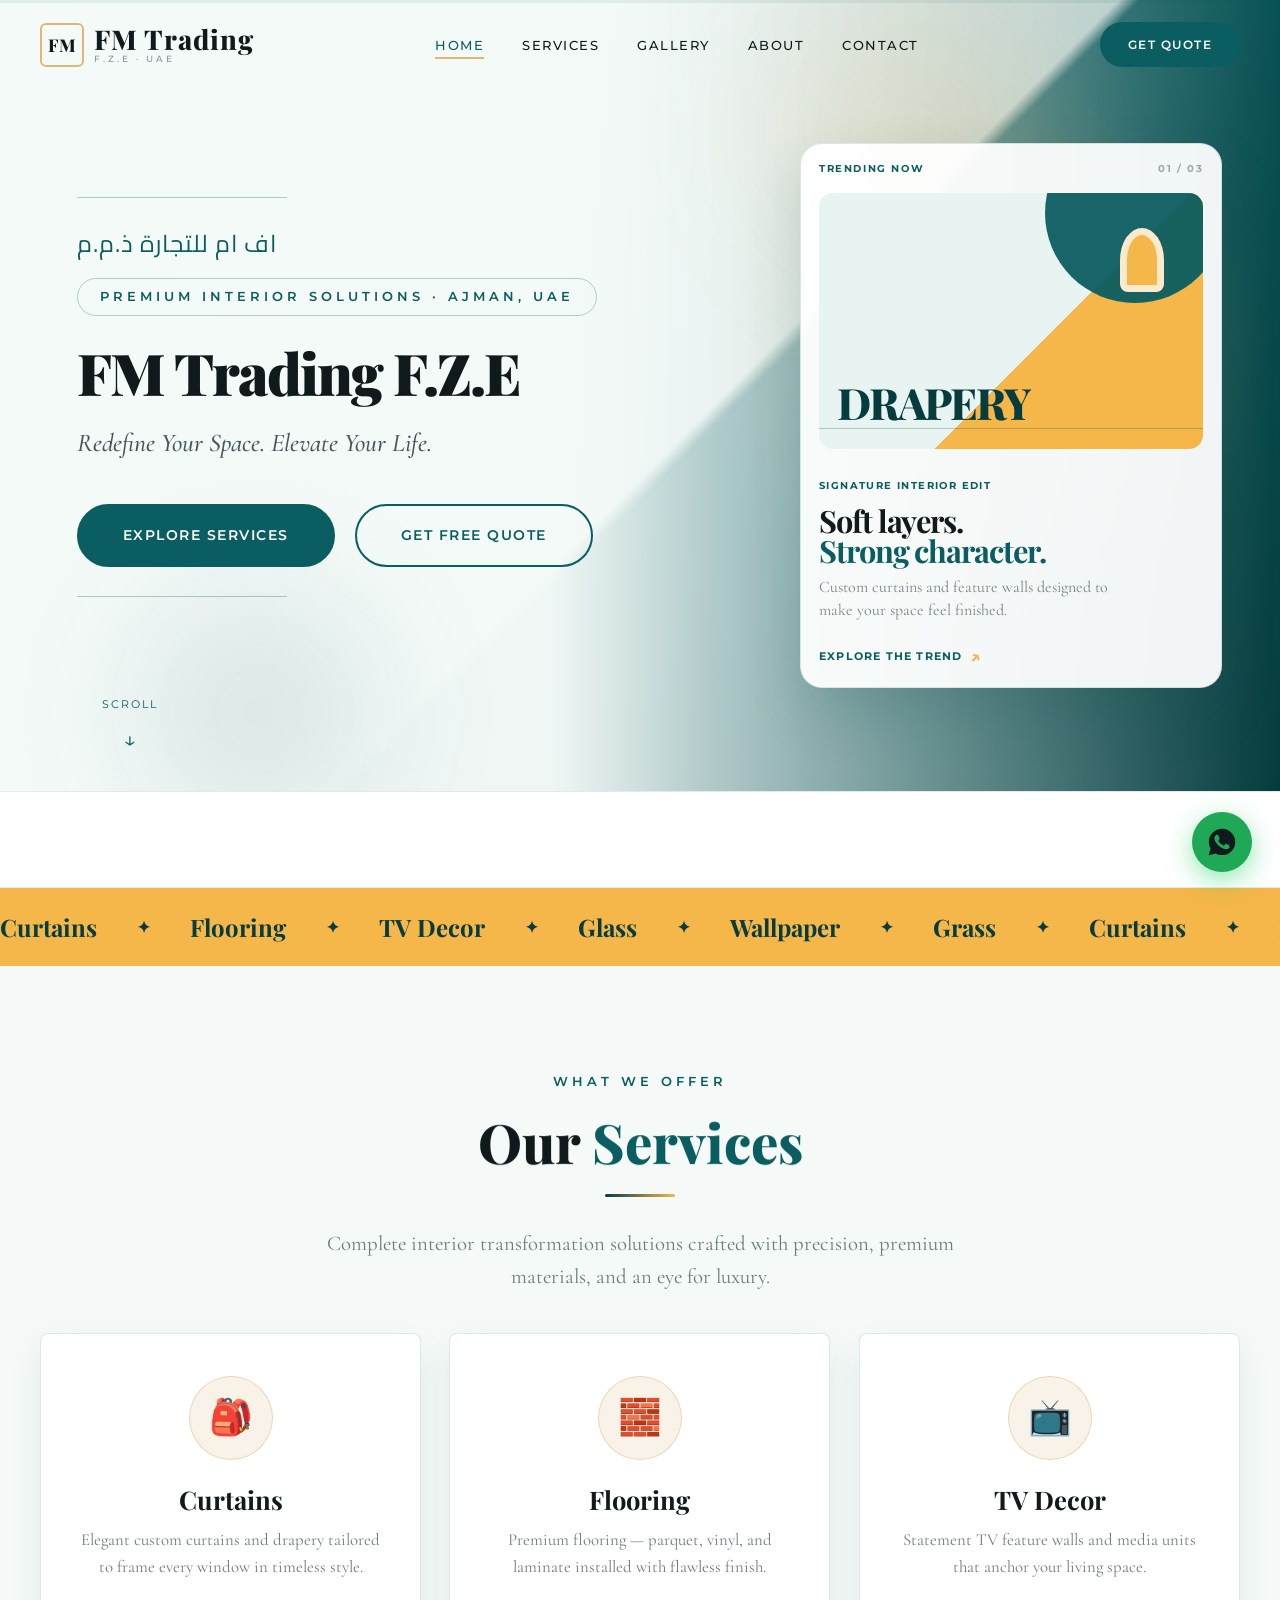
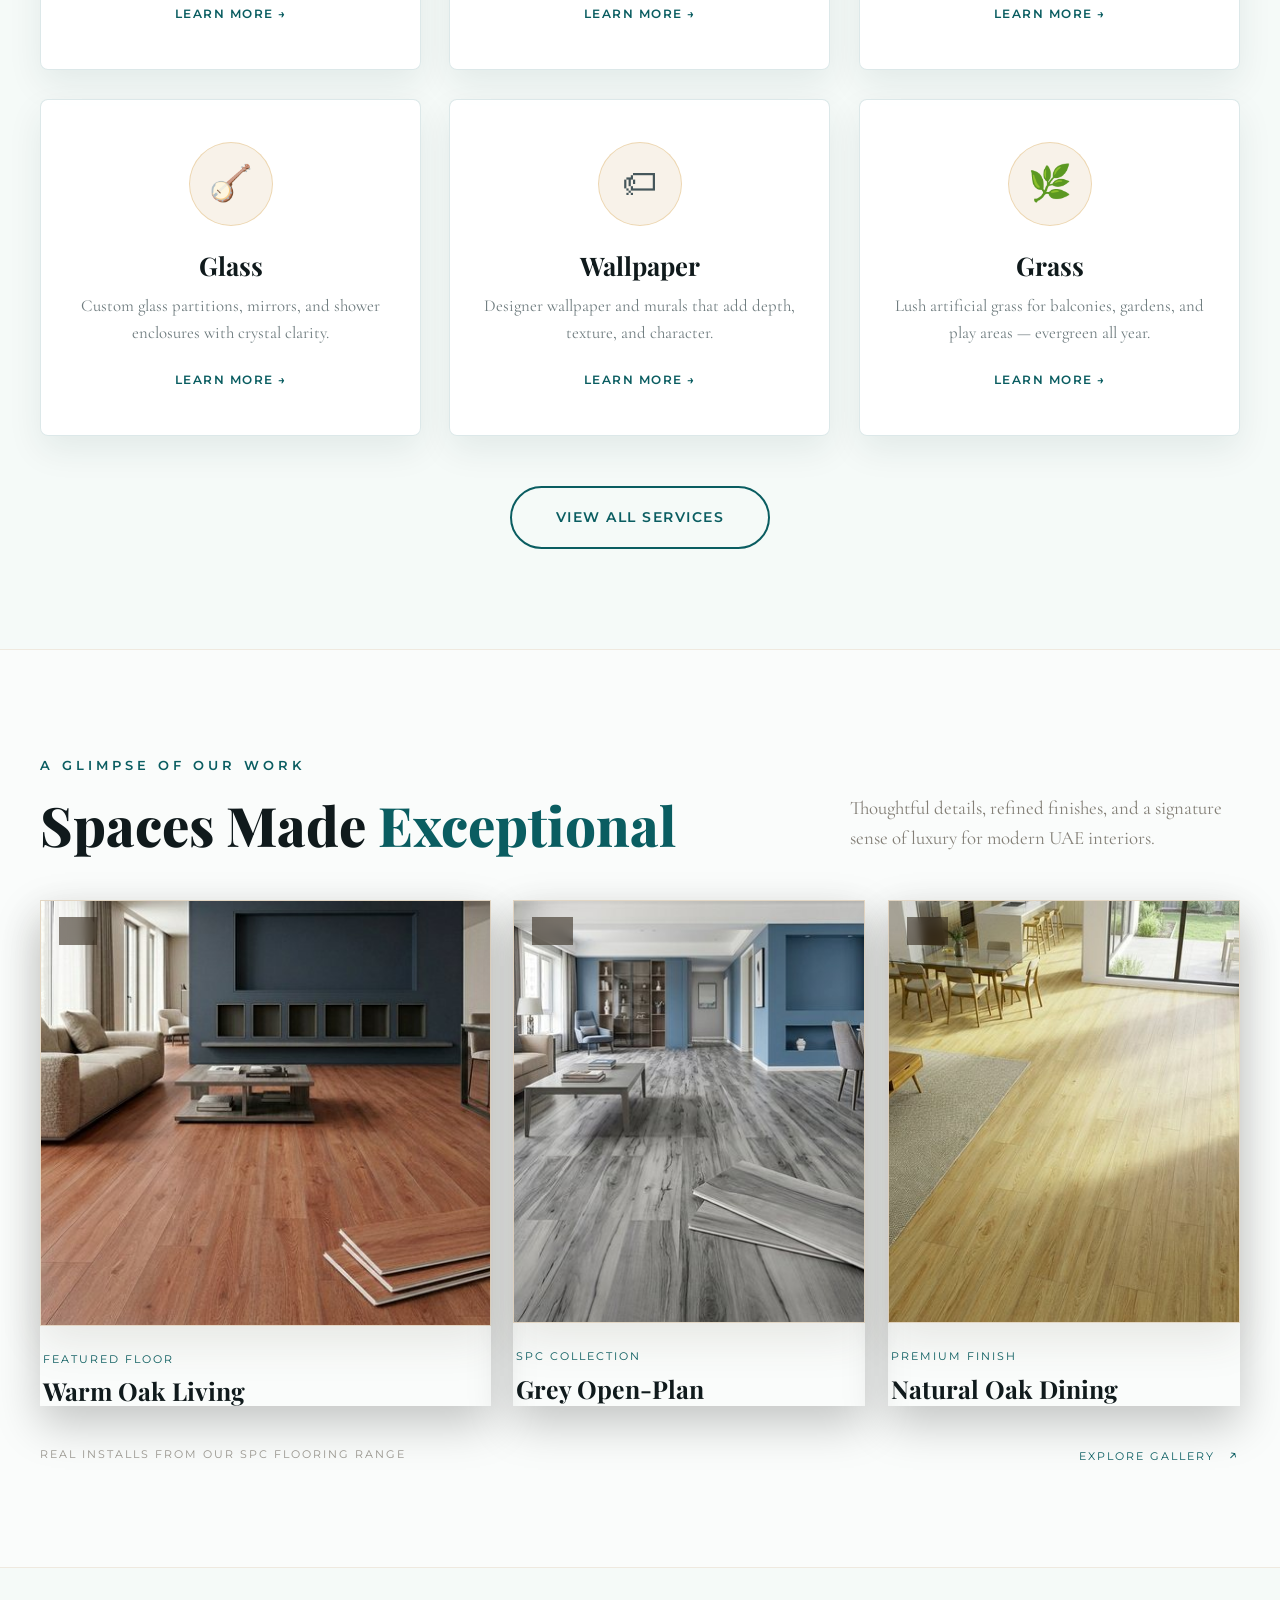
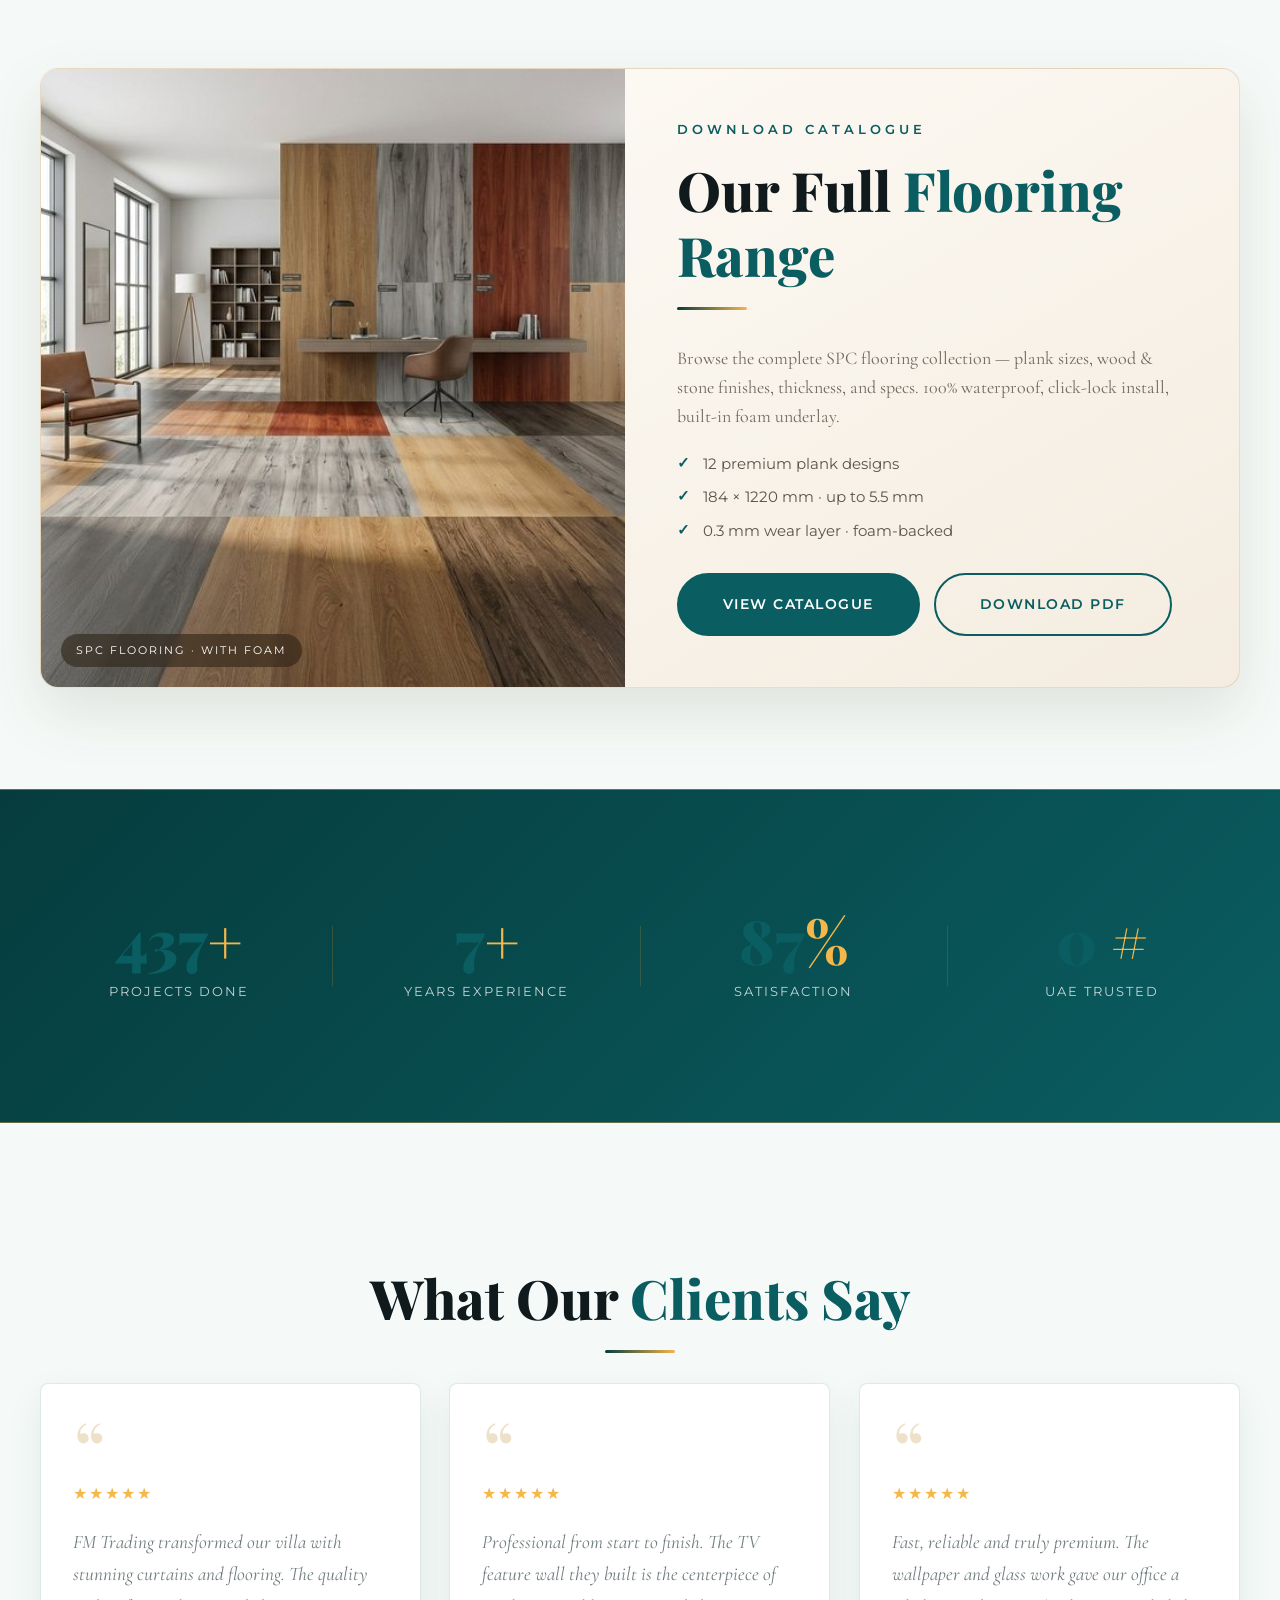
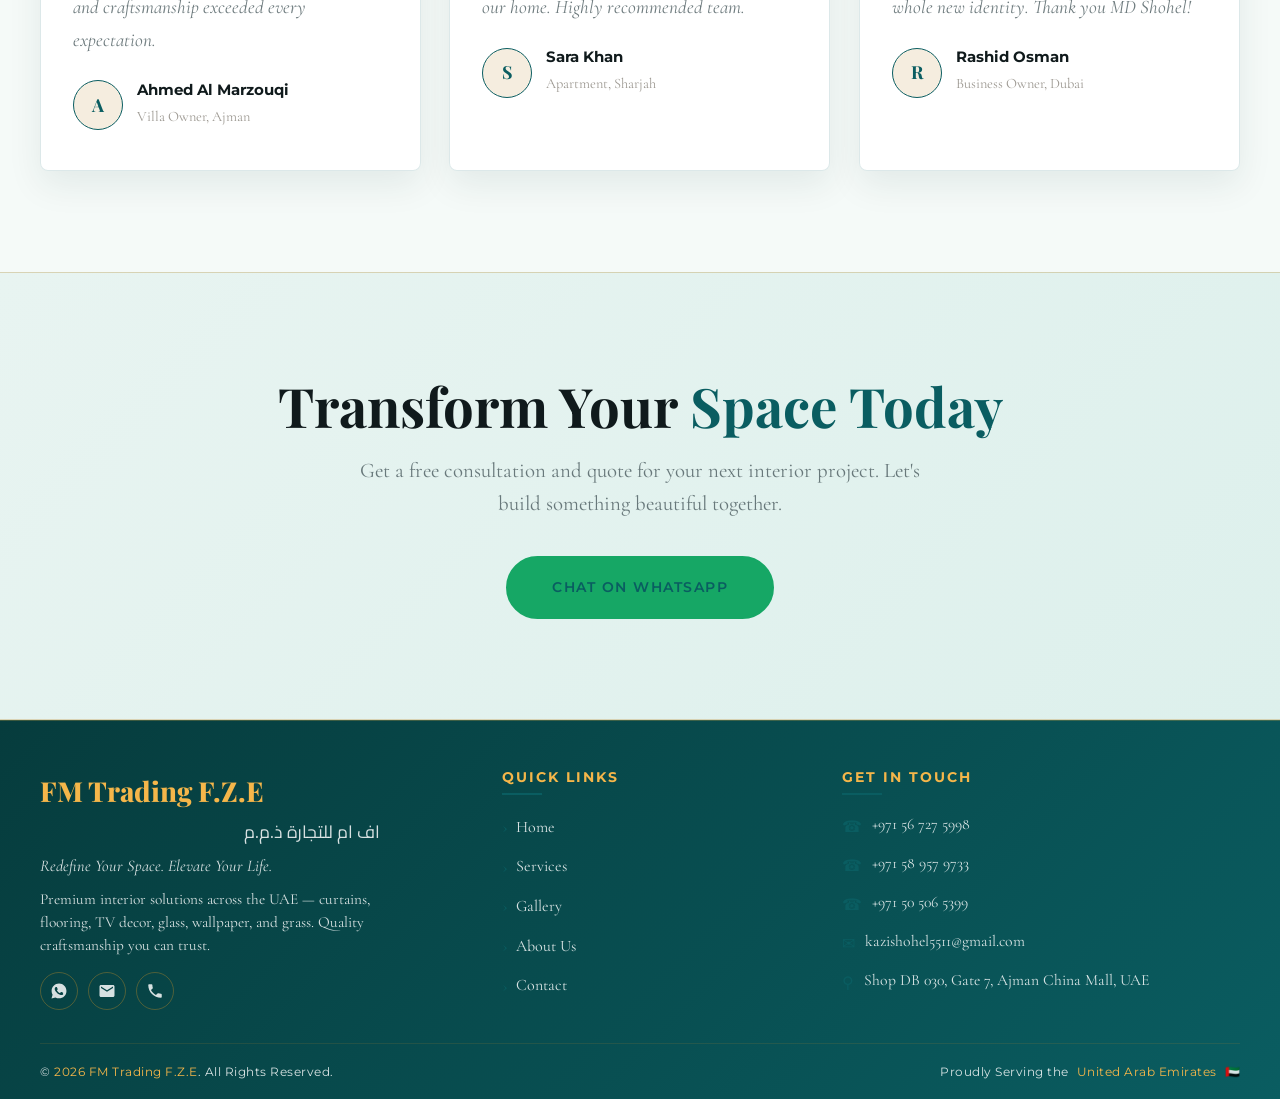
==== index.html @ b675cf32 "Update website design and add new assets" ====
<!DOCTYPE html>
<html lang="en">
<head>
  <meta charset="UTF-8">
  <meta name="viewport" content="width=device-width, initial-scale=1.0">
  <meta name="description" content="FM Trading F.Z.E — Curtains, Flooring, TV Decor, Glass, Wallpaper & Grass in Ajman, UAE. Redefine Your Space. Elevate Your Life.">
  <title>FM Trading F.Z.E | Redefine Your Space. Elevate Your Life.</title>

  <link rel="icon" type="image/svg+xml" href="assets/icons/favicon.svg">
  <link rel="stylesheet" href="css/global.css">
  <link rel="stylesheet" href="css/navbar.css">
  <link rel="stylesheet" href="css/footer.css">
  <link rel="stylesheet" href="css/animations.css">
  <link rel="stylesheet" href="css/home.css">
  <link rel="stylesheet" href="css/premium.css">
  <link rel="stylesheet" href="css/reference-theme.css">
  <link rel="stylesheet" href="css/responsive.css">
</head>
<body class="home-page">

  <!-- ============ PRELOADER ============ -->
  <div class="preloader" id="preloader" aria-hidden="true"><span class="preloader-mark">FM</span></div>

  <!-- ============ SCROLL PROGRESS ============ -->
  <div class="scroll-progress"><div class="scroll-progress-bar" id="scrollProgressBar"></div></div>

  <!-- ============ NAVBAR ============ -->
  <nav id="navbar">
    <div class="nav-inner">
      <a href="index.html" class="nav-logo">
        <span class="logo-mark">FM</span>
        <span class="nav-logo-text">
          FM Trading
          <span class="logo-sub">F.Z.E · UAE</span>
        </span>
      </a>
      <ul class="nav-links">
        <li><a href="index.html" class="active">Home</a></li>
        <li><a href="services.html">Services</a></li>
        <li><a href="gallery.html">Gallery</a></li>
        <li><a href="about.html">About</a></li>
        <li><a href="contact.html">Contact</a></li>
      </ul>
      <div class="nav-cta">
        <a href="contact.html" class="btn btn-solid">Get Quote</a>
      </div>
      <button class="hamburger" id="hamburger" aria-label="Menu">
        <span></span><span></span><span></span>
      </button>
    </div>
  </nav>

  <!-- ============ MOBILE MENU ============ -->
  <div class="mobile-menu" id="mobileMenu">
    <a href="index.html" class="active">Home</a>
    <a href="services.html">Services</a>
    <a href="gallery.html">Gallery</a>
    <a href="about.html">About</a>
    <a href="contact.html">Contact</a>
    <a href="contact.html" class="btn btn-solid">Get Quote</a>
  </div>

  <!-- ============ HERO ============ -->
  <header class="hero">
    <span class="hero-aurora hero-aurora-1" aria-hidden="true"></span>
    <span class="hero-aurora hero-aurora-2" aria-hidden="true"></span>
    <div class="hero-overlay"></div>
    <div class="hero-content">
      <p class="hero-arabic anim-fade-down anim-delay-1">اف ام للتجارة ذ.م.م</p>
      <span class="hero-badge anim-fade-up anim-delay-1">Premium Interior Solutions · Ajman, UAE</span>
      <h1 class="hero-title anim-fade-up anim-delay-2">
        <span class="fm shimmer-text">FM Trading F.Z.E</span>
      </h1>
      <p class="hero-slogan anim-fade-up anim-delay-3">Redefine Your Space. Elevate Your Life.</p>
      <div class="hero-buttons anim-fade-up anim-delay-4">
        <a href="services.html" class="btn btn-solid btn-lg">Explore Services</a>
        <a href="https://wa.me/971567275998" target="_blank" rel="noopener" class="btn btn-lg">Get Free Quote</a>
      </div>
    </div>
    <aside class="hero-offer floating" aria-label="Trending interior service">
      <div class="offer-topline"><span>Trending now</span><span class="offer-index">01 / 03</span></div>
      <div class="offer-visual"><span class="offer-visual-word">DRAPERY</span><span class="offer-swatch"></span></div>
      <div class="offer-copy">
        <span class="offer-tag">Signature interior edit</span>
        <h2>Soft layers.<br><em>Strong character.</em></h2>
        <p>Custom curtains and feature walls designed to make your space feel finished.</p>
        <a href="services.html" class="offer-link">Explore the trend <span>↗</span></a>
      </div>
    </aside>
    <a href="#services-preview" class="scroll-arrow">
      <span>Scroll</span>
      <span class="arrow-icon">&#8595;</span>
    </a>
  </header>

  <!-- ============ PREMIUM FEATURE STRIP ============ -->
  <section class="hero-features" aria-label="FM Trading highlights">
    <div class="container hero-features-grid">
      <div class="hero-feature reveal reveal-delay-1">
        <span class="feature-icon">✦</span>
        <div><strong>Tailored Craftsmanship</strong><small>Made for your space</small></div>
      </div>
      <div class="hero-feature reveal reveal-delay-2">
        <span class="feature-icon">◇</span>
        <div><strong>Premium Materials</strong><small>Finishes that last</small></div>
      </div>
      <div class="hero-feature reveal reveal-delay-3">
        <span class="feature-icon">⌖</span>
        <div><strong>UAE-Wide Service</strong><small>Ajman · Dubai · Sharjah</small></div>
      </div>
    </div>
  </section>

  <!-- ============ MARQUEE ============ -->
  <div class="marquee">
    <div class="marquee-track">
      <span class="marquee-item">Curtains</span>
      <span class="marquee-item">Flooring</span>
      <span class="marquee-item">TV Decor</span>
      <span class="marquee-item">Glass</span>
      <span class="marquee-item">Wallpaper</span>
      <span class="marquee-item">Grass</span>
      <span class="marquee-item">Curtains</span>
      <span class="marquee-item">Flooring</span>
      <span class="marquee-item">TV Decor</span>
      <span class="marquee-item">Glass</span>
      <span class="marquee-item">Wallpaper</span>
      <span class="marquee-item">Grass</span>
    </div>
  </div>

  <!-- ============ SERVICES PREVIEW ============ -->
  <section class="section services-preview" id="services-preview">
    <div class="container">
      <div class="text-center">
        <span class="section-label reveal">What We Offer</span>
        <h2 class="section-title reveal">Our <span>Services</span></h2>
        <div class="divider reveal"></div>
        <p class="section-subtitle reveal">Complete interior transformation solutions crafted with precision, premium materials, and an eye for luxury.</p>
      </div>

      <div class="services-grid">
        <div class="service-card reveal reveal-delay-1">
          <div class="service-icon">&#127890;</div>
          <h3>Curtains</h3>
          <p>Elegant custom curtains and drapery tailored to frame every window in timeless style.</p>
          <a href="services.html" class="service-link">Learn More →</a>
        </div>
        <div class="service-card reveal reveal-delay-2">
          <div class="service-icon">&#129521;</div>
          <h3>Flooring</h3>
          <p>Premium flooring — parquet, vinyl, and laminate installed with flawless finish.</p>
          <a href="services.html" class="service-link">Learn More →</a>
        </div>
        <div class="service-card reveal reveal-delay-3">
          <div class="service-icon">&#128250;</div>
          <h3>TV Decor</h3>
          <p>Statement TV feature walls and media units that anchor your living space.</p>
          <a href="services.html" class="service-link">Learn More →</a>
        </div>
        <div class="service-card reveal reveal-delay-1">
          <div class="service-icon">&#129685;</div>
          <h3>Glass</h3>
          <p>Custom glass partitions, mirrors, and shower enclosures with crystal clarity.</p>
          <a href="services.html" class="service-link">Learn More →</a>
        </div>
        <div class="service-card reveal reveal-delay-2">
          <div class="service-icon">&#127991;</div>
          <h3>Wallpaper</h3>
          <p>Designer wallpaper and murals that add depth, texture, and character.</p>
          <a href="services.html" class="service-link">Learn More →</a>
        </div>
        <div class="service-card reveal reveal-delay-3">
          <div class="service-icon">&#127807;</div>
          <h3>Grass</h3>
          <p>Lush artificial grass for balconies, gardens, and play areas — evergreen all year.</p>
          <a href="services.html" class="service-link">Learn More →</a>
        </div>
      </div>

      <div class="text-center reveal">
        <a href="services.html" class="btn btn-lg">View All Services</a>
      </div>
    </div>
  </section>

  <!-- ============ FEATURED SPACES / IMAGE PLACEHOLDERS ============ -->
  <!-- Replace each .project-placeholder with an <img> when project photos are ready. -->
  <section class="section featured-spaces">
    <div class="container">
      <div class="featured-heading">
        <div>
          <span class="section-label reveal">A Glimpse of Our Work</span>
          <h2 class="section-title reveal">Spaces Made <span>Exceptional</span></h2>
        </div>
        <p class="featured-intro reveal">Thoughtful details, refined finishes, and a signature sense of luxury for modern UAE interiors.</p>
      </div>

      <div class="projects-showcase">
        <article class="project-card project-card-large reveal reveal-delay-1">
          <div class="project-image">
            <span class="project-badge">01</span>
            <img src="assets/images/flooring/living-warm-oak.jpg" alt="Warm oak SPC flooring in a modern living room" loading="lazy">
          </div>
          <div class="project-caption">
            <span>Featured Floor</span>
            <h3>Warm Oak Living</h3>
          </div>
        </article>

        <article class="project-card reveal reveal-delay-2">
          <div class="project-image">
            <span class="project-badge">02</span>
            <img src="assets/images/flooring/open-plan-grey.jpg" alt="Grey wood-effect SPC flooring in an open-plan space" loading="lazy">
          </div>
          <div class="project-caption">
            <span>SPC Collection</span>
            <h3>Grey Open-Plan</h3>
          </div>
        </article>

        <article class="project-card reveal reveal-delay-3">
          <div class="project-image">
            <span class="project-badge">03</span>
            <img src="assets/images/flooring/dining-natural-oak.jpg" alt="Natural oak SPC flooring in a bright dining area" loading="lazy">
          </div>
          <div class="project-caption">
            <span>Premium Finish</span>
            <h3>Natural Oak Dining</h3>
          </div>
        </article>
      </div>

      <div class="featured-footer reveal">
        <span>Real installs from our SPC flooring range</span>
        <a href="gallery.html" class="text-link">Explore gallery <span>↗</span></a>
      </div>
    </div>
  </section>

  <!-- ============ CATALOGUE ============ -->
  <section class="section catalog-section" id="catalog">
    <div class="container">
      <div class="catalog-panel reveal">
        <div class="catalog-media">
          <img src="assets/images/flooring/showcase-multicolor.jpg" alt="SPC flooring plank collection in a showroom setting" loading="lazy">
          <span class="catalog-media-tag">SPC Flooring · With Foam</span>
        </div>
        <div class="catalog-body">
          <span class="section-label">Download Catalogue</span>
          <h2 class="section-title">Our Full <span>Flooring Range</span></h2>
          <div class="divider"></div>
          <p>Browse the complete SPC flooring collection — plank sizes, wood &amp; stone finishes, thickness, and specs. 100% waterproof, click-lock install, built-in foam underlay.</p>
          <ul class="catalog-points">
            <li>12 premium plank designs</li>
            <li>184 × 1220 mm · up to 5.5 mm</li>
            <li>0.3 mm wear layer · foam-backed</li>
          </ul>
          <div class="catalog-actions">
            <a href="assets/Catalog/SPC_FLOORING_WITH_FOAM.pdf" target="_blank" rel="noopener" class="btn btn-solid btn-lg">View Catalogue</a>
            <a href="assets/Catalog/SPC_FLOORING_WITH_FOAM.pdf" download class="btn btn-lg">Download PDF</a>
          </div>
        </div>
      </div>
    </div>
  </section>

  <!-- ============ STATS ============ -->
  <section class="section stats">
    <div class="container">
      <div class="stats-grid">
        <div class="stat-item reveal reveal-delay-1">
          <div class="stat-number" data-target="500" data-suffix="+">0</div>
          <div class="stat-label">Projects Done</div>
        </div>
        <div class="stat-item reveal reveal-delay-2">
          <div class="stat-number" data-target="8" data-suffix="+">0</div>
          <div class="stat-label">Years Experience</div>
        </div>
        <div class="stat-item reveal reveal-delay-3">
          <div class="stat-number" data-target="100" data-suffix="%">0</div>
          <div class="stat-label">Satisfaction</div>
        </div>
        <div class="stat-item reveal reveal-delay-4">
          <div class="stat-number" data-target="1" data-suffix=" #">0</div>
          <div class="stat-label">UAE Trusted</div>
        </div>
      </div>
    </div>
  </section>

  <!-- ============ TESTIMONIALS ============ -->
  <section class="section testimonials">
    <div class="container">
      <div class="text-center">
        <span class="section-label reveal">Client Voices</span>
        <h2 class="section-title reveal">What Our <span>Clients Say</span></h2>
        <div class="divider reveal"></div>
      </div>

      <div class="testimonials-grid">
        <div class="testimonial-card reveal reveal-delay-1">
          <div class="quote-mark">&#8220;</div>
          <div class="testimonial-stars">★★★★★</div>
          <p>FM Trading transformed our villa with stunning curtains and flooring. The quality and craftsmanship exceeded every expectation.</p>
          <div class="testimonial-author">
            <div class="avatar">A</div>
            <div class="author-info">
              <h5>Ahmed Al Marzouqi</h5>
              <span>Villa Owner, Ajman</span>
            </div>
          </div>
        </div>
        <div class="testimonial-card reveal reveal-delay-2">
          <div class="quote-mark">&#8220;</div>
          <div class="testimonial-stars">★★★★★</div>
          <p>Professional from start to finish. The TV feature wall they built is the centerpiece of our home. Highly recommended team.</p>
          <div class="testimonial-author">
            <div class="avatar">S</div>
            <div class="author-info">
              <h5>Sara Khan</h5>
              <span>Apartment, Sharjah</span>
            </div>
          </div>
        </div>
        <div class="testimonial-card reveal reveal-delay-3">
          <div class="quote-mark">&#8220;</div>
          <div class="testimonial-stars">★★★★★</div>
          <p>Fast, reliable and truly premium. The wallpaper and glass work gave our office a whole new identity. Thank you MD Shohel!</p>
          <div class="testimonial-author">
            <div class="avatar">R</div>
            <div class="author-info">
              <h5>Rashid Osman</h5>
              <span>Business Owner, Dubai</span>
            </div>
          </div>
        </div>
      </div>
    </div>
  </section>

  <!-- ============ CTA BANNER ============ -->
  <section class="section cta-banner">
    <div class="container">
      <h2 class="reveal">Transform Your <span>Space Today</span></h2>
      <p class="reveal">Get a free consultation and quote for your next interior project. Let's build something beautiful together.</p>
      <div class="reveal">
        <a href="https://wa.me/971567275998" target="_blank" rel="noopener" class="btn btn-wa btn-lg">
          Chat on WhatsApp
        </a>
      </div>
    </div>
  </section>

  <!-- ============ FOOTER ============ -->
  <footer class="footer">
    <div class="container">
      <div class="footer-grid">
        <div class="footer-brand">
          <div class="footer-logo">FM Trading F.Z.E</div>
          <p class="footer-arabic">اف ام للتجارة ذ.م.م</p>
          <p class="footer-slogan">Redefine Your Space. Elevate Your Life.</p>
          <p>Premium interior solutions across the UAE — curtains, flooring, TV decor, glass, wallpaper, and grass. Quality craftsmanship you can trust.</p>
          <div class="footer-socials">
            <a href="https://wa.me/971567275998" target="_blank" rel="noopener" aria-label="WhatsApp">
              <svg viewBox="0 0 24 24"><path d="M12.04 2C6.58 2 2.13 6.45 2.13 11.91c0 1.75.46 3.45 1.32 4.95L2 22l5.25-1.38c1.45.79 3.08 1.21 4.79 1.21 5.46 0 9.91-4.45 9.91-9.91C21.95 6.45 17.5 2 12.04 2zm5.8 14.03c-.24.68-1.4 1.3-1.94 1.38-.5.07-1.13.1-1.82-.11-.42-.13-.96-.31-1.65-.61-2.9-1.25-4.79-4.17-4.94-4.36-.14-.19-1.18-1.57-1.18-2.99s.75-2.12 1.01-2.41c.26-.29.57-.36.76-.36.19 0 .38.002.55.01.18.008.42-.067.65.5.24.58.82 2 .89 2.15.07.14.12.31.02.5-.09.19-.14.31-.28.48-.14.17-.29.38-.42.51-.14.14-.28.29-.12.57.16.28.71 1.17 1.53 1.9 1.05.94 1.94 1.23 2.22 1.37.28.14.44.12.6-.07.16-.19.69-.8.87-1.08.18-.28.36-.23.6-.14.24.09 1.53.72 1.79.85.26.13.43.19.5.3.06.11.06.65-.18 1.33z"/></svg>
            </a>
            <a href="mailto:kazishohel5511@gmail.com" aria-label="Email">
              <svg viewBox="0 0 24 24"><path d="M20 4H4c-1.1 0-1.99.9-1.99 2L2 18c0 1.1.9 2 2 2h16c1.1 0 2-.9 2-2V6c0-1.1-.9-2-2-2zm0 4l-8 5-8-5V6l8 5 8-5v2z"/></svg>
            </a>
            <a href="tel:+971567275998" aria-label="Phone">
              <svg viewBox="0 0 24 24"><path d="M6.62 10.79c1.44 2.83 3.76 5.14 6.59 6.59l2.2-2.2c.27-.27.67-.36 1.02-.24 1.12.37 2.33.57 3.57.57.55 0 1 .45 1 1V20c0 .55-.45 1-1 1-9.39 0-17-7.61-17-17 0-.55.45-1 1-1h3.5c.55 0 1 .45 1 1 0 1.25.2 2.45.57 3.57.11.35.03.74-.25 1.02l-2.2 2.2z"/></svg>
            </a>
          </div>
        </div>

        <div class="footer-col">
          <h4>Quick Links</h4>
          <ul class="footer-links">
            <li><a href="index.html">Home</a></li>
            <li><a href="services.html">Services</a></li>
            <li><a href="gallery.html">Gallery</a></li>
            <li><a href="about.html">About Us</a></li>
            <li><a href="contact.html">Contact</a></li>
          </ul>
        </div>

        <div class="footer-col">
          <h4>Get In Touch</h4>
          <ul class="footer-contact">
            <li><span class="fc-icon">&#9742;</span><a href="tel:+971567275998">+971 56 727 5998</a></li>
            <li><span class="fc-icon">&#9742;</span><a href="tel:+971589579733">+971 58 957 9733</a></li>
            <li><span class="fc-icon">&#9742;</span><a href="tel:+971505065399">+971 50 506 5399</a></li>
            <li><span class="fc-icon">&#9993;</span><a href="mailto:kazishohel5511@gmail.com">kazishohel5511@gmail.com</a></li>
            <li><span class="fc-icon">&#9906;</span>Shop DB 030, Gate 7, Ajman China Mall, UAE</li>
          </ul>
        </div>
      </div>

      <div class="footer-bottom">
        <p>&copy; <span class="current-year">2026</span> <span>FM Trading F.Z.E</span>. All Rights Reserved.</p>
        <p class="uae-text">Proudly Serving the <span>United Arab Emirates</span> &#127462;&#127466;</p>
      </div>
    </div>
  </footer>

  <!-- ============ FLOATING BUTTONS ============ -->
  <a href="https://wa.me/971567275998" target="_blank" rel="noopener" class="float-wa" aria-label="WhatsApp">
    <svg viewBox="0 0 24 24"><path d="M12.04 2C6.58 2 2.13 6.45 2.13 11.91c0 1.75.46 3.45 1.32 4.95L2 22l5.25-1.38c1.45.79 3.08 1.21 4.79 1.21 5.46 0 9.91-4.45 9.91-9.91C21.95 6.45 17.5 2 12.04 2zm5.8 14.03c-.24.68-1.4 1.3-1.94 1.38-.5.07-1.13.1-1.82-.11-.42-.13-.96-.31-1.65-.61-2.9-1.25-4.79-4.17-4.94-4.36-.14-.19-1.18-1.57-1.18-2.99s.75-2.12 1.01-2.41c.26-.29.57-.36.76-.36.19 0 .38.002.55.01.18.008.42-.067.65.5.24.58.82 2 .89 2.15.07.14.12.31.02.5-.09.19-.14.31-.28.48-.14.17-.29.38-.42.51-.14.14-.28.29-.12.57.16.28.71 1.17 1.53 1.9 1.05.94 1.94 1.23 2.22 1.37.28.14.44.12.6-.07.16-.19.69-.8.87-1.08.18-.28.36-.23.6-.14.24.09 1.53.72 1.79.85.26.13.43.19.5.3.06.11.06.65-.18 1.33z"/></svg>
  </a>
  <button class="scroll-top" id="scrollTop" aria-label="Scroll to top">&#8593;</button>

  <!-- ============ SCRIPTS ============ -->
  <script src="js/main.js"></script>
  <script src="js/navbar.js"></script>
  <script src="js/animations.js"></script>
  <script src="js/home.js"></script>
  <script src="js/premium.js"></script>
</body>
</html>
---- css/global.css ----
/* ============================================================
   FM Trading F.Z.E — GLOBAL STYLES
   Variables, reset, fonts, shared components
   ============================================================ */

@import url('https://fonts.googleapis.com/css2?family=Playfair+Display:wght@400;500;600;700;800;900&family=Cormorant+Garamond:ital,wght@0,300;0,400;0,500;0,600;0,700;1,400;1,500&family=Montserrat:wght@300;400;500;600;700;800&family=Cairo:wght@400;500;600;700;800&display=swap');

:root {
  /* Sand, stone & brass — a calm premium interior palette */
  --ivory: #0D1113;
  --black-deep: #0A0E10;
  --black-soft: #242B2D;
  --black-card: #151B1D;
  --gold-primary: #C5964F;
  --gold-bright: #E0B873;
  --gold-dark: #76522C;
  --white-warm: #C4C0B8;
  --white-pure: #F7F2E9;
  --green-wa: #1FA855;
  --font-display: 'Playfair Display', serif;
  --font-body: 'Cormorant Garamond', serif;
  --font-ui: 'Montserrat', sans-serif;
  --font-arabic: 'Cairo', sans-serif;
  --transition: all 0.4s ease;
  --max-width: 1400px;

  /* Premium surface tokens */
  --gold-gradient: linear-gradient(135deg, #76522C, #C5964F 45%, #E0B873 55%, #C5964F 80%);
  --card-gradient: linear-gradient(145deg, #1A2224, #111719);
  --card-gradient-hover: linear-gradient(145deg, #253033, #151C1E);
  --shadow-soft: 0 16px 36px rgba(0, 0, 0, 0.22);
  --shadow-premium: 0 28px 65px rgba(0, 0, 0, 0.38);
  --hairline: 1px solid rgba(224, 184, 115, 0.24);
}

/* ---------- RESET ---------- */
*,
*::before,
*::after {
  margin: 0;
  padding: 0;
  box-sizing: border-box;
}

html {
  scroll-behavior: smooth;
  -webkit-text-size-adjust: 100%;
}

body {
  font-family: var(--font-body);
  color: var(--white-warm);
  line-height: 1.6;
  overflow-x: hidden;
  font-size: 18px;
  /* Layered plaster/stone backdrop: soft architectural depth without a stock image */
  background-color: var(--ivory);
  background-image:
    radial-gradient(ellipse 60% 42% at 50% 0%, rgba(197, 150, 79, 0.13), transparent 70%),
    radial-gradient(ellipse 35% 55% at 0% 42%, rgba(49, 76, 78, 0.20), transparent 72%),
    radial-gradient(ellipse 35% 55% at 100% 82%, rgba(129, 83, 42, 0.14), transparent 72%),
    repeating-linear-gradient(90deg, rgba(224, 184, 115, 0.025) 0, rgba(224, 184, 115, 0.025) 1px, transparent 1px, transparent 92px),
    linear-gradient(180deg, #111719 0%, #0D1113 48%, #090C0E 100%);
  background-attachment: fixed;
  background-repeat: no-repeat;
}

img {
  max-width: 100%;
  display: block;
}

a {
  text-decoration: none;
  color: inherit;
}

ul,
ol {
  list-style: none;
}

button {
  font-family: inherit;
  cursor: pointer;
  border: none;
  background: none;
}

input,
textarea,
select {
  font-family: inherit;
}

/* ---------- TYPOGRAPHY ---------- */
h1,
h2,
h3,
h4,
h5,
h6 {
  font-family: var(--font-display);
  font-weight: 700;
  line-height: 1.2;
  color: var(--white-pure);
}

.arabic {
  font-family: var(--font-arabic);
  direction: rtl;
}

/* ---------- LAYOUT HELPERS ---------- */
.container {
  width: 100%;
  max-width: var(--max-width);
  margin: 0 auto;
  padding: 0 24px;
}

.section {
  padding: 100px 0;
}

.section-sm {
  padding: 70px 0;
}

.text-center {
  text-align: center;
}

.text-gold {
  color: var(--gold-primary);
}

/* ---------- SECTION HEADINGS ---------- */
.section-label {
  font-family: var(--font-ui);
  text-transform: uppercase;
  letter-spacing: 4px;
  font-size: 0.8rem;
  font-weight: 600;
  color: var(--gold-primary);
  margin-bottom: 16px;
  display: inline-block;
}

.section-title {
  font-family: var(--font-display);
  font-size: clamp(2rem, 5vw, 3.4rem);
  font-weight: 800;
  color: var(--white-pure);
  margin-bottom: 20px;
}

.section-title span {
  color: var(--gold-primary);
}

.section-subtitle {
  font-size: 1.3rem;
  color: rgba(74, 67, 54, 0.7);
  max-width: 680px;
  margin: 0 auto 40px;
}

.divider {
  width: 70px;
  height: 3px;
  background: linear-gradient(90deg, var(--gold-dark), var(--gold-bright));
  margin: 0 auto 30px;
  border-radius: 3px;
}

.divider-left {
  margin: 0 0 30px;
}

/* ---------- BUTTONS ---------- */
.btn {
  display: inline-flex;
  align-items: center;
  justify-content: center;
  gap: 10px;
  font-family: var(--font-ui);
  text-transform: uppercase;
  letter-spacing: 1.5px;
  font-size: 0.82rem;
  font-weight: 600;
  padding: 15px 34px;
  border: 2px solid var(--gold-primary);
  color: var(--gold-primary);
  background: transparent;
  border-radius: 2px;
  transition: var(--transition);
  cursor: pointer;
  position: relative;
  overflow: hidden;
}

.btn:hover {
  background: var(--gold-primary);
  color: var(--black-deep);
  box-shadow: 0 8px 30px rgba(184, 137, 43, 0.35);
}

.btn-solid {
  background: var(--gold-primary);
  color: var(--black-deep);
}

.btn-solid:hover {
  background: transparent;
  color: var(--gold-primary);
  box-shadow: 0 8px 30px rgba(184, 137, 43, 0.25);
}

.btn-wa {
  border-color: var(--green-wa);
  color: #FFFFFF;
  background: var(--green-wa);
}

.btn-wa:hover {
  background: transparent;
  color: var(--green-wa);
  box-shadow: 0 8px 30px rgba(37, 211, 102, 0.3);
}

.btn-lg {
  padding: 18px 44px;
  font-size: 0.9rem;
}

.btn-block {
  width: 100%;
}

/* ---------- CARDS (shared base) ---------- */
.card {
  background: var(--card-gradient);
  border: 1px solid rgba(184, 137, 43, 0.2);
  border-radius: 8px;
  box-shadow: var(--shadow-soft);
  transition: var(--transition);
}

.card:hover {
  border-color: var(--gold-primary);
  background: var(--card-gradient-hover);
  transform: translateY(-8px);
  box-shadow: var(--shadow-premium);
}

/* ---------- PAGE HERO (inner pages) ---------- */
.page-hero {
  position: relative;
  padding: 180px 0 90px;
  text-align: center;
  background:
    radial-gradient(circle at 28% 12%, rgba(184, 137, 43, 0.12), transparent 55%),
    radial-gradient(circle at 82% 88%, rgba(139, 105, 20, 0.09), transparent 50%),
    linear-gradient(180deg, #182022, #0D1113);
  border-bottom: 1px solid rgba(224, 184, 115, 0.28);
}

.page-hero h1 {
  font-size: clamp(2.4rem, 6vw, 4rem);
  color: var(--white-pure);
  margin-bottom: 14px;
}

.page-hero h1 span {
  color: var(--gold-primary);
}

.breadcrumb {
  font-family: var(--font-ui);
  text-transform: uppercase;
  letter-spacing: 2px;
  font-size: 0.78rem;
  color: rgba(196, 192, 184, 0.64);
}

.breadcrumb a {
  color: var(--gold-primary);
  transition: var(--transition);
}

.breadcrumb a:hover {
  color: var(--gold-bright);
}

.breadcrumb span {
  margin: 0 10px;
  color: var(--gold-bright);
}

/* ---------- FLOATING BUTTONS ---------- */
.float-wa {
  position: fixed;
  bottom: 28px;
  right: 28px;
  width: 60px;
  height: 60px;
  border-radius: 50%;
  background: var(--green-wa);
  display: flex;
  align-items: center;
  justify-content: center;
  z-index: 900;
  box-shadow: 0 8px 26px rgba(37, 211, 102, 0.5);
  transition: var(--transition);
  animation: wa-pulse 2.4s infinite;
}

.float-wa:hover {
  transform: scale(1.1);
}

.float-wa svg {
  width: 32px;
  height: 32px;
  fill: var(--white-pure);
}

@keyframes wa-pulse {
  0% { box-shadow: 0 0 0 0 rgba(37, 211, 102, 0.5); }
  70% { box-shadow: 0 0 0 18px rgba(37, 211, 102, 0); }
  100% { box-shadow: 0 0 0 0 rgba(37, 211, 102, 0); }
}

.scroll-top {
  position: fixed;
  bottom: 100px;
  right: 28px;
  width: 50px;
  height: 50px;
  border-radius: 50%;
  background: var(--black-card);
  border: 2px solid var(--gold-primary);
  color: var(--gold-primary);
  display: flex;
  align-items: center;
  justify-content: center;
  z-index: 900;
  opacity: 0;
  visibility: hidden;
  transform: translateY(20px);
  transition: var(--transition);
  font-size: 1.2rem;
}

.scroll-top.visible {
  opacity: 1;
  visibility: visible;
  transform: translateY(0);
}

.scroll-top:hover {
  background: var(--gold-primary);
  color: var(--black-deep);
}

/* ---------- PRELOADER ---------- */
.preloader {
  position: fixed;
  inset: 0;
  z-index: 3000;
  display: flex;
  align-items: center;
  justify-content: center;
  background: var(--ivory);
  transition: opacity 0.45s ease, visibility 0.45s ease;
}

.preloader-mark {
  display: flex;
  align-items: center;
  justify-content: center;
  width: 68px;
  height: 68px;
  border: 2px solid var(--gold-primary);
  border-radius: 8px;
  font-family: var(--font-display);
  font-weight: 800;
  font-size: 1.4rem;
  letter-spacing: 1px;
  color: var(--gold-primary);
  animation: preloader-pulse 1.1s ease-in-out infinite;
}

.preloader.is-hidden {
  opacity: 0;
  visibility: hidden;
  pointer-events: none;
}

@keyframes preloader-pulse {
  0%, 100% { transform: scale(1); opacity: 1; }
  50% { transform: scale(1.08); opacity: 0.7; }
}

/* ---------- SELECTION + SCROLLBAR ---------- */
::selection {
  background: var(--gold-primary);
  color: var(--black-deep);
}

::-webkit-scrollbar {
  width: 10px;
}

::-webkit-scrollbar-track {
  background: #0A0E10;
}

::-webkit-scrollbar-thumb {
  background: var(--gold-dark);
  border-radius: 6px;
}

::-webkit-scrollbar-thumb:hover {
  background: var(--gold-primary);
}
---- css/navbar.css ----
/* ============================================================
   NAVBAR — sticky, transparent to solid, hamburger, mobile menu
   ============================================================ */

#navbar {
  position: fixed;
  top: 0;
  left: 0;
  width: 100%;
  z-index: 1000;
  padding: 22px 0;
  background: transparent;
  transition: var(--transition);
}

#navbar.scrolled {
  padding: 14px 0;
  background: rgba(13, 17, 19, 0.92);
  backdrop-filter: blur(14px) saturate(1.3);
  border-bottom: 1px solid rgba(184, 137, 43, 0.28);
  box-shadow: 0 6px 30px rgba(0, 0, 0, 0.28);
}

.nav-inner {
  width: 100%;
  max-width: var(--max-width);
  margin: 0 auto;
  padding: 0 24px;
  display: flex;
  align-items: center;
  justify-content: space-between;
}

/* ---------- LOGO ---------- */
.nav-logo {
  display: flex;
  align-items: center;
  gap: 10px;
  font-family: var(--font-display);
  font-weight: 800;
  font-size: 1.7rem;
  color: var(--gold-primary);
  letter-spacing: 1px;
}

.nav-logo .logo-mark {
  display: inline-flex;
  align-items: center;
  justify-content: center;
  width: 44px;
  height: 44px;
  border: 2px solid var(--gold-primary);
  border-radius: 6px;
  font-size: 1.1rem;
  letter-spacing: 0;
}

.nav-logo .logo-sub {
  font-family: var(--font-ui);
  font-size: 0.55rem;
  letter-spacing: 3px;
  text-transform: uppercase;
  color: rgba(74, 67, 54, 0.6);
  display: block;
  margin-top: 2px;
  font-weight: 500;
}

.nav-logo-text {
  line-height: 1;
}

/* ---------- LINKS ---------- */
.nav-links {
  display: flex;
  align-items: center;
  gap: 38px;
}

.nav-links a {
  font-family: var(--font-ui);
  text-transform: uppercase;
  letter-spacing: 1.5px;
  font-size: 0.8rem;
  font-weight: 500;
  color: var(--white-warm);
  position: relative;
  padding: 6px 0;
  transition: var(--transition);
}

.nav-links a::after {
  content: '';
  position: absolute;
  left: 0;
  bottom: 0;
  width: 0;
  height: 2px;
  background: var(--gold-primary);
  transition: var(--transition);
}

.nav-links a:hover,
.nav-links a.active {
  color: var(--gold-primary);
}

.nav-links a:hover::after,
.nav-links a.active::after {
  width: 100%;
}

/* ---------- RIGHT CTA ---------- */
.nav-cta {
  display: flex;
  align-items: center;
  gap: 18px;
}

.nav-cta .btn {
  padding: 11px 26px;
  font-size: 0.75rem;
}

/* ---------- HAMBURGER ---------- */
.hamburger {
  display: none;
  flex-direction: column;
  justify-content: center;
  gap: 6px;
  width: 40px;
  height: 40px;
  z-index: 1100;
}

.hamburger span {
  display: block;
  width: 28px;
  height: 2px;
  background: var(--gold-primary);
  border-radius: 2px;
  transition: var(--transition);
}

.hamburger.open span:nth-child(1) {
  transform: translateY(8px) rotate(45deg);
}

.hamburger.open span:nth-child(2) {
  opacity: 0;
}

.hamburger.open span:nth-child(3) {
  transform: translateY(-8px) rotate(-45deg);
}

/* ---------- MOBILE MENU OVERLAY ---------- */
.mobile-menu {
  position: fixed;
  inset: 0;
  background:
    radial-gradient(circle at 50% 30%, rgba(184, 137, 43, 0.10), transparent 55%),
    rgba(247, 243, 234, 0.99);
  backdrop-filter: blur(12px);
  display: flex;
  flex-direction: column;
  align-items: center;
  justify-content: center;
  gap: 30px;
  z-index: 1050;
  opacity: 0;
  visibility: hidden;
  transform: translateY(-30px);
  transition: var(--transition);
}

.mobile-menu.open {
  opacity: 1;
  visibility: visible;
  transform: translateY(0);
}

.mobile-menu a {
  font-family: var(--font-display);
  font-size: 1.8rem;
  font-weight: 600;
  color: var(--white-warm);
  transition: var(--transition);
  opacity: 0;
  transform: translateY(20px);
}

.mobile-menu.open a {
  opacity: 1;
  transform: translateY(0);
}

.mobile-menu.open a:nth-child(1) { transition-delay: 0.1s; }
.mobile-menu.open a:nth-child(2) { transition-delay: 0.18s; }
.mobile-menu.open a:nth-child(3) { transition-delay: 0.26s; }
.mobile-menu.open a:nth-child(4) { transition-delay: 0.34s; }
.mobile-menu.open a:nth-child(5) { transition-delay: 0.42s; }
.mobile-menu.open .btn { transition-delay: 0.5s; }

.mobile-menu a:hover,
.mobile-menu a.active {
  color: var(--gold-primary);
}

.mobile-menu .btn {
  margin-top: 10px;
  opacity: 0;
  transform: translateY(20px);
}

.mobile-menu .btn-solid {
  color: #FFFFFF;
}

.mobile-menu.open .btn {
  opacity: 1;
  transform: translateY(0);
}
---- css/footer.css ----
/* ============================================================
   FOOTER — 3 column layout + copyright bar
   ============================================================ */

.footer {
  background: linear-gradient(180deg, #111719, #080B0D);
  border-top: 1px solid rgba(184, 137, 43, 0.3);
  padding-top: 80px;
}

.footer-grid {
  display: grid;
  grid-template-columns: 1.4fr 1fr 1.3fr;
  gap: 50px;
  padding-bottom: 60px;
}

/* ---------- COL 1 : brand ---------- */
.footer-brand .footer-logo {
  font-family: var(--font-display);
  font-size: 2rem;
  font-weight: 800;
  color: var(--gold-primary);
  margin-bottom: 10px;
}

.footer-brand .footer-arabic {
  font-family: var(--font-arabic);
  direction: rtl;
  font-size: 1.3rem;
  color: var(--white-warm);
  margin-bottom: 14px;
}

.footer-brand .footer-slogan {
  font-family: var(--font-body);
  font-style: italic;
  font-size: 1.2rem;
  color: var(--gold-primary);
  margin-bottom: 16px;
}

.footer-brand p {
  color: rgba(74, 67, 54, 0.65);
  font-size: 1.05rem;
  line-height: 1.7;
  max-width: 340px;
}

.footer-socials {
  display: flex;
  gap: 14px;
  margin-top: 22px;
}

.footer-socials a {
  width: 42px;
  height: 42px;
  border: 1px solid rgba(184, 137, 43, 0.4);
  border-radius: 50%;
  display: flex;
  align-items: center;
  justify-content: center;
  color: var(--gold-primary);
  transition: var(--transition);
}

.footer-socials a:hover {
  background: var(--gold-primary);
  color: var(--black-deep);
  transform: translateY(-4px);
}

.footer-socials svg {
  width: 18px;
  height: 18px;
  fill: currentColor;
}

/* ---------- COLUMN TITLES ---------- */
.footer-col h4 {
  font-family: var(--font-ui);
  text-transform: uppercase;
  letter-spacing: 2px;
  font-size: 0.95rem;
  color: var(--white-pure);
  margin-bottom: 26px;
  position: relative;
  padding-bottom: 12px;
}

.footer-col h4::after {
  content: '';
  position: absolute;
  left: 0;
  bottom: 0;
  width: 40px;
  height: 2px;
  background: var(--gold-primary);
}

/* ---------- COL 2 : links ---------- */
.footer-links li {
  margin-bottom: 14px;
}

.footer-links a {
  font-family: var(--font-body);
  font-size: 1.1rem;
  color: rgba(74, 67, 54, 0.7);
  transition: var(--transition);
  display: inline-flex;
  align-items: center;
  gap: 8px;
}

.footer-links a::before {
  content: '›';
  color: var(--gold-primary);
  font-size: 1.2rem;
}

.footer-links a:hover {
  color: var(--gold-primary);
  transform: translateX(6px);
}

/* ---------- COL 3 : contact ---------- */
.footer-contact li {
  display: flex;
  align-items: flex-start;
  gap: 14px;
  margin-bottom: 18px;
  color: rgba(74, 67, 54, 0.75);
  font-size: 1.08rem;
}

.footer-contact li .fc-icon {
  color: var(--gold-primary);
  flex-shrink: 0;
  margin-top: 3px;
}

.footer-contact li a {
  transition: var(--transition);
}

.footer-contact li a:hover {
  color: var(--gold-primary);
}

/* ---------- COPYRIGHT BAR ---------- */
.footer-bottom {
  border-top: 1px solid rgba(184, 137, 43, 0.15);
  padding: 26px 0;
  display: flex;
  align-items: center;
  justify-content: space-between;
  flex-wrap: wrap;
  gap: 12px;
}

.footer-bottom p {
  font-family: var(--font-ui);
  font-size: 0.82rem;
  color: rgba(74, 67, 54, 0.5);
  letter-spacing: 0.5px;
}

.footer-bottom p span {
  color: var(--gold-primary);
}

.footer-bottom .uae-text {
  display: inline-flex;
  align-items: center;
  gap: 8px;
}
---- css/animations.css ----
/* ============================================================
   ANIMATIONS — scroll reveal, fade, slide keyframes
   ============================================================ */

/* ---------- SCROLL REVEAL (Intersection Observer adds .revealed) ---------- */
.reveal {
  opacity: 0;
  transform: translateY(40px);
  transition: opacity 0.8s ease, transform 0.8s ease;
  will-change: opacity, transform;
}

.reveal.revealed {
  opacity: 1;
  transform: translateY(0);
}

.reveal-left {
  opacity: 0;
  transform: translateX(-60px);
  transition: opacity 0.8s ease, transform 0.8s ease;
}

.reveal-left.revealed {
  opacity: 1;
  transform: translateX(0);
}

.reveal-right {
  opacity: 0;
  transform: translateX(60px);
  transition: opacity 0.8s ease, transform 0.8s ease;
}

.reveal-right.revealed {
  opacity: 1;
  transform: translateX(0);
}

.reveal-scale {
  opacity: 0;
  transform: scale(0.9);
  transition: opacity 0.8s ease, transform 0.8s ease;
}

.reveal-scale.revealed {
  opacity: 1;
  transform: scale(1);
}

/* staggered delays */
.reveal-delay-1 { transition-delay: 0.12s; }
.reveal-delay-2 { transition-delay: 0.24s; }
.reveal-delay-3 { transition-delay: 0.36s; }
.reveal-delay-4 { transition-delay: 0.48s; }
.reveal-delay-5 { transition-delay: 0.6s; }

/* ---------- KEYFRAMES ---------- */
@keyframes fadeIn {
  from { opacity: 0; }
  to { opacity: 1; }
}

@keyframes fadeInUp {
  from { opacity: 0; transform: translateY(50px); }
  to { opacity: 1; transform: translateY(0); }
}

@keyframes fadeInDown {
  from { opacity: 0; transform: translateY(-50px); }
  to { opacity: 1; transform: translateY(0); }
}

@keyframes slideInLeft {
  from { opacity: 0; transform: translateX(-80px); }
  to { opacity: 1; transform: translateX(0); }
}

@keyframes slideInRight {
  from { opacity: 0; transform: translateX(80px); }
  to { opacity: 1; transform: translateX(0); }
}

@keyframes scaleIn {
  from { opacity: 0; transform: scale(0.8); }
  to { opacity: 1; transform: scale(1); }
}

@keyframes float {
  0%, 100% { transform: translateY(0); }
  50% { transform: translateY(-14px); }
}

@keyframes bounce {
  0%, 100% { transform: translateY(0); }
  50% { transform: translateY(12px); }
}

@keyframes spin {
  to { transform: rotate(360deg); }
}

@keyframes shimmer {
  0% { background-position: -200% center; }
  100% { background-position: 200% center; }
}

@keyframes glow {
  0%, 100% { text-shadow: 0 0 12px rgba(184, 137, 43, 0.4); }
  50% { text-shadow: 0 0 26px rgba(245, 197, 24, 0.7); }
}

/* ---------- HERO ENTRANCE HELPERS ---------- */
.anim-fade-up { animation: fadeInUp 1s ease forwards; }
.anim-fade-down { animation: fadeInDown 1s ease forwards; }
.anim-fade-in { animation: fadeIn 1.4s ease forwards; }
.anim-delay-1 { animation-delay: 0.2s; opacity: 0; }
.anim-delay-2 { animation-delay: 0.5s; opacity: 0; }
.anim-delay-3 { animation-delay: 0.8s; opacity: 0; }
.anim-delay-4 { animation-delay: 1.1s; opacity: 0; }

.floating {
  animation: float 4s ease-in-out infinite;
}

/* ---------- SHIMMER GOLD TEXT ---------- */
.shimmer-text {
  background: linear-gradient(
    90deg,
    var(--gold-dark) 0%,
    var(--gold-bright) 25%,
    var(--gold-primary) 50%,
    var(--gold-bright) 75%,
    var(--gold-dark) 100%
  );
  background-size: 200% auto;
  -webkit-background-clip: text;
  background-clip: text;
  -webkit-text-fill-color: transparent;
  animation: shimmer 5s linear infinite;
}

/* respect reduced motion */
@media (prefers-reduced-motion: reduce) {
  *,
  *::before,
  *::after {
    animation-duration: 0.01ms !important;
    animation-iteration-count: 1 !important;
    transition-duration: 0.01ms !important;
    scroll-behavior: auto !important;
  }
  .reveal,
  .reveal-left,
  .reveal-right,
  .reveal-scale {
    opacity: 1 !important;
    transform: none !important;
  }
}
---- css/home.css ----
/* ============================================================
   HOME PAGE — hero, marquee, stats, testimonials
   ============================================================ */

/* ---------- SCROLL PROGRESS ---------- */
.scroll-progress {
  position: fixed;
  top: 0;
  left: 0;
  width: 100%;
  height: 3px;
  z-index: 1200;
  background: rgba(10, 93, 97, 0.08);
}

.scroll-progress-bar {
  height: 100%;
  width: 0%;
  background: linear-gradient(90deg, var(--gold-dark), var(--gold-bright));
  box-shadow: 0 0 8px rgba(245, 182, 74, .45);
}

/* ---------- HERO ---------- */
.home-page #navbar:not(.scrolled) .nav-links a,
.home-page #navbar:not(.scrolled) .nav-logo,
.home-page #navbar:not(.scrolled) .nav-logo .logo-sub {
  color: rgba(255, 250, 241, .88);
}

.home-page #navbar:not(.scrolled) .nav-logo .logo-mark {
  border-color: #e0b873;
}

.home-page #navbar:not(.scrolled) .nav-links a:hover,
.home-page #navbar:not(.scrolled) .nav-links a.active {
  color: #e0b873;
}

.home-page #navbar:not(.scrolled) .nav-links a::after {
  background: #e0b873;
}

.hero {
  position: relative;
  height: 100vh;
  min-height: 640px;
  display: flex;
  align-items: center;
  justify-content: center;
  text-align: center;
  overflow: hidden;
  background:
    radial-gradient(ellipse 42% 75% at 72% 36%, rgba(178, 132, 66, 0.28), transparent 64%),
    radial-gradient(ellipse 38% 70% at 8% 68%, rgba(77, 91, 92, 0.40), transparent 64%),
    linear-gradient(110deg, rgba(19, 24, 27, 0.96) 0%, rgba(35, 36, 35, 0.88) 48%, rgba(72, 55, 39, 0.92) 100%);
}

/* ---------- HERO AURORA (ambient drifting light) ---------- */
.hero-aurora {
  position: absolute;
  z-index: 0;
  border-radius: 50%;
  filter: blur(60px);
  pointer-events: none;
  opacity: .55;
}

.hero-aurora-1 {
  width: 420px;
  height: 420px;
  top: -80px;
  right: 12%;
  background: radial-gradient(circle, rgba(245, 182, 74, .35), transparent 70%);
  animation: aurora-drift-1 16s ease-in-out infinite;
}

.hero-aurora-2 {
  width: 360px;
  height: 360px;
  bottom: -100px;
  left: 6%;
  background: radial-gradient(circle, rgba(10, 93, 97, .30), transparent 70%);
  animation: aurora-drift-2 20s ease-in-out infinite;
}

@keyframes aurora-drift-1 {
  0%, 100% { transform: translate(0, 0) scale(1); }
  50% { transform: translate(-40px, 30px) scale(1.12); }
}

@keyframes aurora-drift-2 {
  0%, 100% { transform: translate(0, 0) scale(1); }
  50% { transform: translate(30px, -25px) scale(1.08); }
}

.hero-offer.floating {
  animation: hero-offer-float 7s ease-in-out infinite;
}

@keyframes hero-offer-float {
  0%, 100% { transform: translateY(0); }
  50% { transform: translateY(-10px); }
}

.hero::before {
  content: '';
  position: absolute;
  inset: 0;
  opacity: .36;
  background:
    linear-gradient(90deg, transparent 0 9%, rgba(240, 214, 165, .12) 9.1% 9.25%, transparent 9.35% 28%, rgba(240, 214, 165, .08) 28.1% 28.2%, transparent 28.3% 100%),
    linear-gradient(0deg, transparent 0 78%, rgba(240, 214, 165, .12) 78.1% 78.22%, transparent 78.3% 100%),
    repeating-linear-gradient(90deg, transparent 0 116px, rgba(255,255,255,.035) 117px, transparent 118px);
  pointer-events: none;
}

.hero::after {
  content: '';
  position: absolute;
  width: min(42vw, 580px);
  height: min(70vh, 620px);
  right: 7%;
  top: 15%;
  border: 1px solid rgba(224, 187, 115, .22);
  box-shadow: inset 0 0 0 14px rgba(224, 187, 115, .035), inset 0 0 80px rgba(224, 187, 115, .08);
  transform: perspective(900px) rotateY(-14deg);
  opacity: .8;
  pointer-events: none;
}

#particles-canvas {
  position: absolute;
  inset: 0;
  width: 100%;
  height: 100%;
  z-index: 1;
}

.hero-overlay {
  position: absolute;
  inset: 0;
  background:
    radial-gradient(ellipse 34% 30% at 50% 110%, rgba(199, 153, 81, 0.24), transparent 70%),
    linear-gradient(90deg, rgba(9, 12, 13, .28), transparent 34%, transparent 68%, rgba(9, 12, 13, .24));
  z-index: 2;
}

.hero-content {
  position: relative;
  z-index: 3;
  max-width: 900px;
  padding: 0 24px;
}

.hero-content::before,
.hero-content::after {
  content: '';
  position: absolute;
  left: 50%;
  width: min(74vw, 560px);
  height: 1px;
  background: linear-gradient(90deg, transparent, rgba(168, 117, 50, 0.42), transparent);
  transform: translateX(-50%);
}

.hero-content::before { top: -32px; }
.hero-content::after { bottom: -34px; }

.hero-arabic {
  font-family: var(--font-arabic);
  direction: rtl;
  font-size: 1.5rem;
  color: #e0b873;
  margin-bottom: 14px;
  letter-spacing: 1px;
}

.hero-badge {
  display: inline-block;
  font-family: var(--font-ui);
  text-transform: uppercase;
  letter-spacing: 4px;
  font-size: 0.8rem;
  font-weight: 600;
  color: #e0b873;
  border: 1px solid rgba(224, 184, 115, 0.55);
  padding: 8px 22px;
  border-radius: 40px;
  margin-bottom: 26px;
}

.hero-title {
  font-family: var(--font-display);
  font-size: clamp(2.8rem, 8vw, 5.6rem);
  font-weight: 900;
  line-height: 1.05;
  color: #fffaf1;
  margin-bottom: 20px;
}

.hero-title .fm {
  display: block;
}

.hero-slogan {
  font-family: var(--font-body);
  font-style: italic;
  font-size: clamp(1.3rem, 3vw, 2rem);
  color: rgba(255, 248, 235, .80);
  margin-bottom: 40px;
  font-weight: 500;
}

.hero-buttons {
  display: flex;
  align-items: center;
  justify-content: center;
  gap: 20px;
  flex-wrap: wrap;
}

.scroll-arrow {
  position: absolute;
  bottom: 34px;
  left: 50%;
  transform: translateX(-50%);
  z-index: 3;
  display: flex;
  flex-direction: column;
  align-items: center;
  gap: 8px;
  color: #e0b873;
  font-family: var(--font-ui);
  text-transform: uppercase;
  letter-spacing: 2px;
  font-size: 0.7rem;
}

.scroll-arrow .arrow-icon {
  font-size: 1.4rem;
  animation: bounce 1.8s infinite;
}

/* ---------- PREMIUM FEATURE STRIP ---------- */
.hero-features {
  position: relative;
  z-index: 5;
  margin-top: -1px;
  padding: 18px 0;
  background: rgba(16, 22, 23, .94);
  border-top: 1px solid rgba(224, 184, 115, .22);
  border-bottom: 1px solid rgba(224, 184, 115, .22);
  backdrop-filter: blur(16px);
}

.hero-features-grid {
  display: grid;
  grid-template-columns: repeat(3, 1fr);
  gap: 18px;
}

.hero-feature {
  display: flex;
  align-items: center;
  justify-content: center;
  gap: 13px;
  padding: 7px 18px;
  border-right: 1px solid rgba(224, 184, 115, .20);
}

.hero-feature:last-child { border-right: 0; }

.feature-icon {
  display: grid;
  place-items: center;
  width: 34px;
  height: 34px;
  border: 1px solid rgba(224, 184, 115, .55);
  border-radius: 50%;
  color: var(--gold-bright);
  font-size: 1rem;
  box-shadow: 0 0 20px rgba(197, 150, 79, .14);
  animation: feature-icon-pulse 3.4s ease-in-out infinite;
}

@keyframes feature-icon-pulse {
  0%, 100% { box-shadow: 0 0 20px rgba(197, 150, 79, .14); }
  50% { box-shadow: 0 0 28px rgba(245, 182, 74, .4); }
}

.hero-feature:nth-child(2) .feature-icon { animation-delay: .6s; }
.hero-feature:nth-child(3) .feature-icon { animation-delay: 1.2s; }

.hero-feature strong,
.hero-feature small {
  display: block;
}

.hero-feature strong {
  color: var(--white-pure);
  font-family: var(--font-ui);
  font-size: .75rem;
  text-transform: uppercase;
  letter-spacing: 1.2px;
}

.hero-feature small {
  color: rgba(196, 192, 184, .64);
  font-size: .88rem;
  margin-top: 3px;
}

/* ---------- MARQUEE ---------- */
.marquee {
  background: linear-gradient(90deg, var(--gold-dark), var(--gold-primary), var(--gold-bright), var(--gold-primary), var(--gold-dark));
  padding: 20px 0;
  overflow: hidden;
  white-space: nowrap;
  position: relative;
}

.marquee-track {
  display: inline-flex;
  align-items: center;
  gap: 40px;
  animation: marquee-scroll 26s linear infinite;
}

.marquee:hover .marquee-track {
  animation-play-state: paused;
}

.marquee-item {
  font-family: var(--font-display);
  font-size: 1.5rem;
  font-weight: 700;
  color: var(--black-deep);
  display: inline-flex;
  align-items: center;
  gap: 40px;
}

.marquee-item::after {
  content: '✦';
  font-size: 1rem;
  display: inline-block;
  animation: spin 6s linear infinite;
}

@keyframes marquee-scroll {
  from { transform: translateX(0); }
  to { transform: translateX(-50%); }
}

/* ---------- SERVICES PREVIEW ---------- */
.services-preview {
  background: transparent;
}

.services-grid {
  display: grid;
  grid-template-columns: repeat(3, 1fr);
  gap: 28px;
  margin-bottom: 50px;
}

.service-card {
  background: var(--card-gradient);
  border: 1px solid rgba(184, 137, 43, 0.16);
  border-radius: 8px;
  box-shadow: inset 0 1px 0 rgba(255, 255, 255, 0.03);
  padding: 42px 32px;
  text-align: center;
  transition: var(--transition);
  position: relative;
  overflow: hidden;
}

.service-card::before {
  content: '';
  position: absolute;
  top: 0;
  left: 0;
  width: 100%;
  height: 3px;
  background: linear-gradient(90deg, var(--gold-dark), var(--gold-bright));
  transform: scaleX(0);
  transform-origin: left;
  transition: var(--transition);
}

.service-card:hover {
  border-color: var(--gold-primary);
  background: var(--card-gradient-hover);
  transform: translateY(-8px);
  box-shadow: var(--shadow-premium), inset 0 1px 0 rgba(184, 137, 43, 0.15);
}

.service-card:hover::before {
  transform: scaleX(1);
}

.service-icon {
  width: 84px;
  height: 84px;
  margin: 0 auto 24px;
  border-radius: 50%;
  display: flex;
  align-items: center;
  justify-content: center;
  font-size: 2.2rem;
  background: rgba(184, 137, 43, 0.1);
  border: 1px solid rgba(184, 137, 43, 0.3);
  transition: var(--transition);
}

.service-card:hover .service-icon {
  background: var(--gold-primary);
  transform: rotateY(360deg);
}

.service-card h3 {
  font-family: var(--font-display);
  font-size: 1.6rem;
  color: var(--white-pure);
  margin-bottom: 12px;
}

.service-card p {
  color: rgba(74, 67, 54, 0.7);
  font-size: 1.05rem;
  margin-bottom: 18px;
}

.service-card .service-link {
  font-family: var(--font-ui);
  text-transform: uppercase;
  letter-spacing: 1.5px;
  font-size: 0.75rem;
  font-weight: 600;
  color: var(--gold-primary);
  transition: var(--transition);
}

.service-card:hover .service-link {
  letter-spacing: 3px;
}

/* ---------- STATS ---------- */
.stats {
  background:
    radial-gradient(circle at 20% 50%, rgba(49, 76, 78, 0.24), transparent 55%),
    linear-gradient(180deg, #182022, #101617);
  border-top: 1px solid rgba(184, 137, 43, 0.25);
  border-bottom: 1px solid rgba(184, 137, 43, 0.25);
}

.stats-grid {
  display: grid;
  grid-template-columns: repeat(4, 1fr);
  gap: 30px;
}

.stat-item {
  text-align: center;
  padding: 20px;
  position: relative;
}

.stat-item:not(:last-child)::after {
  content: '';
  position: absolute;
  right: -15px;
  top: 50%;
  transform: translateY(-50%);
  width: 1px;
  height: 60px;
  background: rgba(184, 137, 43, 0.25);
}

.stat-number {
  font-family: var(--font-display);
  font-size: clamp(2.6rem, 5vw, 3.8rem);
  font-weight: 900;
  color: var(--gold-primary);
  line-height: 1;
  margin-bottom: 10px;
}

.stat-number .suffix {
  color: var(--gold-bright);
}

.stat-label {
  font-family: var(--font-ui);
  text-transform: uppercase;
  letter-spacing: 2px;
  font-size: 0.82rem;
  color: var(--white-warm);
}

/* ---------- TESTIMONIALS ---------- */
.testimonials {
  background: transparent;
}

.testimonials-grid {
  display: grid;
  grid-template-columns: repeat(3, 1fr);
  gap: 28px;
}

.testimonial-card {
  background: var(--card-gradient);
  border: 1px solid rgba(184, 137, 43, 0.16);
  border-radius: 8px;
  box-shadow: inset 0 1px 0 rgba(255, 255, 255, 0.03);
  padding: 40px 32px;
  position: relative;
  transition: var(--transition);
}

.testimonial-card:hover {
  border-color: var(--gold-primary);
  background: var(--card-gradient-hover);
  transform: translateY(-8px);
  box-shadow: var(--shadow-premium), inset 0 1px 0 rgba(184, 137, 43, 0.15);
}

.testimonial-card .quote-mark {
  font-family: var(--font-display);
  font-size: 5rem;
  line-height: 0.6;
  color: rgba(184, 137, 43, 0.25);
  margin-bottom: 10px;
}

.testimonial-card p {
  font-family: var(--font-body);
  font-size: 1.2rem;
  font-style: italic;
  color: var(--white-warm);
  margin-bottom: 24px;
  line-height: 1.7;
}

.testimonial-stars {
  color: var(--gold-bright);
  font-size: 1rem;
  margin-bottom: 18px;
  letter-spacing: 2px;
}

.testimonial-author {
  display: flex;
  align-items: center;
  gap: 14px;
}

.testimonial-author .avatar {
  width: 50px;
  height: 50px;
  border-radius: 50%;
  background: rgba(184, 137, 43, 0.15);
  border: 1px solid var(--gold-primary);
  display: flex;
  align-items: center;
  justify-content: center;
  font-family: var(--font-display);
  font-weight: 700;
  color: var(--gold-primary);
}

.testimonial-author .author-info h5 {
  font-family: var(--font-ui);
  font-size: 0.95rem;
  color: var(--white-pure);
  margin-bottom: 2px;
}

.testimonial-author .author-info span {
  font-size: 0.9rem;
  color: rgba(74, 67, 54, 0.55);
}

/* ---------- CTA BANNER ---------- */
.cta-banner {
  background:
    radial-gradient(circle at 70% 30%, rgba(201, 154, 88, 0.22), transparent 55%),
    linear-gradient(135deg, #1C2527, #111719);
  text-align: center;
  border-top: 1px solid rgba(184, 137, 43, 0.3);
  border-bottom: 1px solid rgba(184, 137, 43, 0.3);
}

.cta-banner h2 {
  font-family: var(--font-display);
  font-size: clamp(2rem, 5vw, 3.4rem);
  color: var(--white-pure);
  margin-bottom: 16px;
}

.cta-banner h2 span {
  color: var(--gold-primary);
}

.cta-banner p {
  font-size: 1.3rem;
  color: rgba(74, 67, 54, 0.75);
  max-width: 600px;
  margin: 0 auto 36px;
}

/* ---------- FEATURED SPACES ---------- */
.featured-spaces {
  background: rgba(255, 253, 249, 0.68);
  border-top: 1px solid rgba(168, 117, 50, 0.14);
  border-bottom: 1px solid rgba(168, 117, 50, 0.14);
}

.featured-heading {
  display: flex;
  align-items: end;
  justify-content: space-between;
  gap: 50px;
  margin-bottom: 42px;
}

.featured-heading .section-title {
  margin-bottom: 0;
}

.featured-intro {
  max-width: 390px;
  color: rgba(74, 67, 54, 0.68);
  font-size: 1.18rem;
  line-height: 1.6;
  margin-bottom: 4px;
}

.projects-showcase {
  display: grid;
  grid-template-columns: 1.28fr 1fr 1fr;
  gap: 22px;
  align-items: stretch;
}

.project-card {
  min-width: 0;
}

.project-placeholder {
  aspect-ratio: 4 / 4.8;
  min-height: 340px;
  position: relative;
  overflow: hidden;
  display: flex;
  flex-direction: column;
  align-items: center;
  justify-content: center;
  background:
    radial-gradient(circle at 35% 20%, rgba(255,255,255,.96), transparent 28%),
    linear-gradient(145deg, #fdfbf7, #eee4d5);
  border: 1px solid rgba(168, 117, 50, 0.28);
  box-shadow: 0 18px 40px rgba(72, 57, 37, 0.10);
  transition: var(--transition);
}

.project-card-large .project-placeholder {
  aspect-ratio: 1.06 / 1;
}

.project-placeholder::before,
.project-placeholder::after {
  content: '';
  position: absolute;
  border: 1px solid rgba(168, 117, 50, 0.30);
  pointer-events: none;
}

.project-placeholder::before {
  inset: 18px;
}

.project-placeholder::after {
  inset: 28px;
  border-color: rgba(168, 117, 50, 0.12);
}

.project-card:hover .project-placeholder {
  transform: translateY(-7px);
  box-shadow: 0 28px 55px rgba(72, 57, 37, 0.16);
  border-color: var(--gold-primary);
}

/* ---- Real project images (from catalogue) ---- */
.project-image {
  aspect-ratio: 4 / 4.8;
  min-height: 340px;
  position: relative;
  overflow: hidden;
  border: 1px solid rgba(168, 117, 50, 0.28);
  box-shadow: 0 18px 40px rgba(72, 57, 37, 0.10);
  transition: var(--transition);
}

.project-card-large .project-image {
  aspect-ratio: 1.06 / 1;
}

.project-image img {
  width: 100%;
  height: 100%;
  object-fit: cover;
  display: block;
  transition: transform 0.7s cubic-bezier(0.16, 1, 0.3, 1);
}

.project-badge {
  position: absolute;
  top: 16px;
  left: 18px;
  z-index: 2;
  font-family: var(--font-ui);
  font-size: .72rem;
  letter-spacing: 2px;
  color: #fff;
  padding: 5px 11px;
  border-radius: 40px;
  background: rgba(40, 30, 18, 0.55);
  backdrop-filter: blur(4px);
}

.project-card:hover .project-image {
  transform: translateY(-7px);
  box-shadow: 0 28px 55px rgba(72, 57, 37, 0.16);
  border-color: var(--gold-primary);
}

.project-card:hover .project-image img {
  transform: scale(1.06);
}

.placeholder-number {
  position: absolute;
  top: 32px;
  left: 38px;
  z-index: 1;
  font-family: var(--font-ui);
  color: var(--gold-primary);
  letter-spacing: 2px;
  font-size: .72rem;
}

.placeholder-title {
  position: relative;
  z-index: 1;
  font-family: var(--font-display);
  font-size: clamp(2rem, 4vw, 3.1rem);
  font-weight: 600;
  color: rgba(117, 80, 39, 0.66);
}

.placeholder-hint {
  position: relative;
  z-index: 1;
  margin-top: 8px;
  font-family: var(--font-ui);
  text-transform: uppercase;
  letter-spacing: 1.6px;
  color: rgba(74, 67, 54, 0.46);
  font-size: .63rem;
}

.project-caption {
  padding: 17px 3px 0;
}

.project-caption span,
.featured-footer {
  font-family: var(--font-ui);
  text-transform: uppercase;
  letter-spacing: 2px;
  font-size: .68rem;
  color: var(--gold-primary);
}

.project-caption h3 {
  font-size: 1.55rem;
  margin-top: 5px;
}

.featured-footer {
  display: flex;
  align-items: center;
  justify-content: space-between;
  gap: 20px;
  margin-top: 36px;
  color: rgba(74, 67, 54, 0.55);
}

.text-link {
  color: var(--gold-primary);
  transition: var(--transition);
}

.text-link span {
  display: inline-block;
  margin-left: 8px;
  font-size: 1rem;
  transition: var(--transition);
}

.text-link:hover span {
  transform: translate(4px, -3px);
}

@media (max-width: 768px) {
  .featured-heading {
    display: block;
    margin-bottom: 30px;
  }

  .featured-intro {
    margin-top: 18px;
  }

  .projects-showcase {
    grid-template-columns: 1fr 1fr;
  }

  .project-card-large {
    grid-column: 1 / -1;
  }

  .project-card-large .project-placeholder,
  .project-card-large .project-image {
    aspect-ratio: 1.35 / 1;
  }
}

@media (max-width: 576px) {
  .hero-features-grid {
    grid-template-columns: 1fr;
    gap: 0;
  }

  .hero-feature {
    justify-content: flex-start;
    border-right: 0;
    border-bottom: 1px solid rgba(224, 184, 115, .16);
    padding: 12px 0;
  }

  .hero-feature:last-child { border-bottom: 0; }

  .projects-showcase {
    grid-template-columns: 1fr;
  }

  .project-card-large {
    grid-column: auto;
  }

  .project-card-large .project-placeholder,
  .project-placeholder,
  .project-card-large .project-image,
  .project-image {
    aspect-ratio: 1.15 / 1;
    min-height: 260px;
  }

  .featured-footer {
    align-items: flex-start;
    flex-direction: column;
    line-height: 1.5;
  }
}

/* ============================================================
   CATALOGUE SECTION
   ============================================================ */
.catalog-panel {
  display: grid;
  grid-template-columns: 1fr 1.05fr;
  gap: 0;
  align-items: stretch;
  border: 1px solid rgba(168, 117, 50, 0.22);
  border-radius: 18px;
  overflow: hidden;
  background: linear-gradient(150deg, #fffdf9, #f4ece0);
  box-shadow: 0 24px 60px rgba(72, 57, 37, 0.12);
}

.catalog-media {
  position: relative;
  min-height: 360px;
  overflow: hidden;
}

.catalog-media img {
  position: absolute;
  inset: 0;
  width: 100%;
  height: 100%;
  object-fit: cover;
  transition: transform 0.8s cubic-bezier(0.16, 1, 0.3, 1);
}

.catalog-panel:hover .catalog-media img {
  transform: scale(1.05);
}

.catalog-media-tag {
  position: absolute;
  left: 20px;
  bottom: 20px;
  z-index: 1;
  font-family: var(--font-ui);
  font-size: .68rem;
  letter-spacing: 2px;
  text-transform: uppercase;
  color: #fff;
  padding: 8px 15px;
  border-radius: 40px;
  background: rgba(40, 30, 18, 0.55);
  backdrop-filter: blur(5px);
}

.catalog-body {
  padding: clamp(30px, 4vw, 56px);
  display: flex;
  flex-direction: column;
  align-items: flex-start;
}

.catalog-body .divider {
  margin-left: 0;
}

.catalog-body p {
  color: rgba(74, 67, 54, 0.78);
  margin-top: 4px;
}

.catalog-points {
  list-style: none;
  margin: 22px 0 30px;
  padding: 0;
  display: grid;
  gap: 10px;
}

.catalog-points li {
  position: relative;
  padding-left: 26px;
  font-family: var(--font-ui);
  font-size: .92rem;
  color: rgba(74, 67, 54, 0.9);
}

.catalog-points li::before {
  content: '✓';
  position: absolute;
  left: 0;
  top: -1px;
  color: var(--gold-primary);
  font-weight: 700;
}

.catalog-actions {
  display: flex;
  flex-wrap: wrap;
  gap: 14px;
}

@media (max-width: 860px) {
  .catalog-panel {
    grid-template-columns: 1fr;
  }
  .catalog-media {
    min-height: 240px;
  }
}

@media (max-width: 480px) {
  .catalog-actions {
    width: 100%;
  }
  .catalog-actions .btn {
    flex: 1;
    text-align: center;
  }
}
---- css/premium.css ----
/* ============================================================
   FM TRADING PREMIUM SYSTEM — shared dark surfaces, depth, type
   ============================================================ */

body {
  color: var(--white-warm);
}

.page-hero,
.founder,
.location,
.why-choose,
.services-cta,
.contact-map {
  background:
    radial-gradient(circle at 78% 18%, rgba(197, 150, 79, .14), transparent 38%),
    radial-gradient(circle at 12% 80%, rgba(49, 76, 78, .22), transparent 42%),
    linear-gradient(180deg, #182022, #0D1113) !important;
}

.founder,
.location,
.why-choose,
.services-cta,
.contact-map {
  border-color: rgba(224, 184, 115, .24) !important;
}

.story-content p,
.founder-content p,
.location-content p,
.services-intro p,
.service-full-card > p,
.why-card p,
.services-cta p,
.contact-info > p,
.contact-form-wrap > p,
.section-subtitle,
.service-card p,
.testimonial-card p,
.cta-banner p {
  color: rgba(196, 192, 184, .76) !important;
}

.breadcrumb,
.nav-logo .logo-sub,
.wa-btn .wa-text h5,
.email-btn .em-text h5 {
  color: rgba(196, 192, 184, .62) !important;
}

.service-card,
.service-full-card,
.why-card,
.value-card,
.testimonial-card,
.project-card,
.founder-card,
.contact-form-wrap,
.address-block,
.hours-table,
.email-btn,
.wa-btn {
  transform-style: preserve-3d;
  will-change: transform;
}

.service-card,
.service-full-card,
.why-card,
.value-card,
.testimonial-card,
.project-card,
.founder-card,
.contact-form-wrap,
.address-block,
.hours-table,
.email-btn,
.wa-btn,
.masonry-item {
  border-color: rgba(224, 184, 115, .20) !important;
  box-shadow: 0 18px 42px rgba(0, 0, 0, .22), inset 0 1px 0 rgba(255, 255, 255, .035);
}

.service-icon,
.service-full-icon,
.value-icon,
.why-icon,
.founder-avatar,
.address-block .addr-icon,
.email-btn .em-icon {
  background: rgba(197, 150, 79, .12) !important;
  border-color: rgba(224, 184, 115, .48) !important;
}

.premium-orb {
  position: fixed;
  width: 280px;
  height: 280px;
  border-radius: 50%;
  pointer-events: none;
  z-index: -1;
  background: radial-gradient(circle, rgba(197, 150, 79, .12), transparent 68%);
  filter: blur(14px);
  transform: translate(-50%, -50%);
  opacity: .75;
}

@media (prefers-reduced-motion: reduce) {
  .premium-orb { display: none; }
}
---- css/reference-theme.css ----
/* Reference-inspired editorial theme: soft mint, ink, deep teal and warm accents. */
:root {
  --ivory: #F5FAF8;
  --black-deep: #0B1517;
  --black-soft: #DDECEA;
  --black-card: #FFFFFF;
  --gold-primary: #0A5D61;
  --gold-bright: #F5B64A;
  --gold-dark: #063C3D;
  --white-warm: #45565A;
  --white-pure: #101A1C;
  --gold-gradient: linear-gradient(135deg, #063C3D, #0A5D61 65%, #F5B64A);
  --card-gradient: #FFFFFF;
  --card-gradient-hover: #F9FFFD;
  --shadow-soft: 0 16px 36px rgba(12, 52, 55, .09);
  --shadow-premium: 0 24px 58px rgba(12, 52, 55, .16);
}

body {
  background-color: #F5FAF8 !important;
  background-image:
    radial-gradient(circle at 8% 12%, rgba(10, 93, 97, .08), transparent 26%),
    radial-gradient(circle at 92% 30%, rgba(245, 182, 74, .10), transparent 22%),
    repeating-linear-gradient(135deg, rgba(10, 93, 97, .025) 0 1px, transparent 1px 120px),
    linear-gradient(180deg, #F8FCFB, #EEF7F5) !important;
  color: #45565A;
}

h1, h2, h3, h4, h5, h6,
.section-title,
.page-hero h1 { color: #101A1C !important; }

.page-hero,
.founder,
.location,
.why-choose,
.services-cta,
.contact-map {
  background:
    radial-gradient(circle at 82% 10%, rgba(10, 93, 97, .10), transparent 34%),
    linear-gradient(135deg, #F8FCFB, #EAF5F2) !important;
  color: #45565A;
}

.page-hero { padding-top: 165px; }
.page-hero h1 span, .section-title span, .services-cta h2 span, .cta-banner h2 span { color: #0A5D61 !important; }
.breadcrumb { color: rgba(69, 86, 90, .65) !important; }
.breadcrumb a, .breadcrumb span { color: #0A5D61 !important; }

#navbar.scrolled {
  background: rgba(248, 252, 251, .88) !important;
  border-color: rgba(10, 93, 97, .18) !important;
  box-shadow: 0 8px 28px rgba(12, 52, 55, .10) !important;
}
#navbar.scrolled .nav-links a, #navbar.scrolled .nav-logo { color: #101A1C !important; }
#navbar.scrolled .nav-logo .logo-sub { color: rgba(69, 86, 90, .62) !important; }
.home-page #navbar:not(.scrolled) .nav-links a,
.home-page #navbar:not(.scrolled) .nav-logo { color: #101A1C !important; }
.home-page #navbar:not(.scrolled) .nav-logo .logo-sub { color: rgba(69, 86, 90, .62) !important; }
.home-page #navbar:not(.scrolled) .nav-links a:hover,
.home-page #navbar:not(.scrolled) .nav-links a.active { color: #0A5D61 !important; }

.card,
.service-card,
.service-full-card,
.why-card,
.value-card,
.testimonial-card,
.founder-card,
.contact-form-wrap,
.address-block,
.hours-table,
.email-btn,
.wa-btn {
  background: rgba(255, 255, 255, .92) !important;
  border-color: rgba(10, 93, 97, .14) !important;
  box-shadow: 0 14px 35px rgba(12, 52, 55, .08), inset 0 1px 0 #fff !important;
}

.service-card:hover,
.service-full-card:hover,
.why-card:hover,
.value-card:hover,
.testimonial-card:hover {
  background: #FFFFFF !important;
  border-color: rgba(10, 93, 97, .38) !important;
}

.story-content p, .founder-content p, .location-content p,
.services-intro p, .service-full-card > p, .why-card p,
.services-cta p, .contact-info > p, .contact-form-wrap > p,
.section-subtitle, .service-card p, .testimonial-card p,
.cta-banner p { color: rgba(69, 86, 90, .78) !important; }

.btn { border-color: #0A5D61; color: #0A5D61; border-radius: 999px; }
.btn:hover { background: #0A5D61; color: #FFFFFF; }
.btn-solid { background: #0A5D61; color: #FFFFFF; }
.btn-solid:hover { background: #063C3D; color: #FFFFFF; }
.btn-wa { background: #16A765; border-color: #16A765; }
.btn-wa:hover { color: #16A765; background: #FFFFFF; }

.footer { background: linear-gradient(135deg, #063C3D, #0A5D61) !important; }
.footer h4, .footer-logo, .footer-slogan, .footer p, .footer a, .footer-contact li { color: rgba(255,255,255,.84) !important; }
.footer h4, .footer-logo, .footer-bottom span, .footer-slogan { color: #F5B64A !important; }

.marquee { background: #F5B64A !important; }
.marquee-item { color: #063C3D !important; }
.stats { background: linear-gradient(135deg, #063C3D, #0A5D61) !important; border-color: rgba(245,182,74,.38) !important; }
.stats .stat-label { color: rgba(255,255,255,.76); }
.cta-banner { background: linear-gradient(135deg, #E8F4F1, #DDF0EC) !important; }

.home-page .hero {
  height: 88vh;
  min-height: 700px;
  align-items: stretch;
  justify-content: flex-start;
  text-align: left;
  background:
    linear-gradient(90deg, rgba(244, 250, 248, .98) 0 43%, rgba(244,250,248,.72) 56%, rgba(6,60,61,.12) 100%),
    radial-gradient(circle at 77% 45%, rgba(245,182,74,.26), transparent 26%),
    linear-gradient(135deg, #F7FCFA, #DDEDEA 54%, #0A5D61 55%, #063C3D 100%) !important;
}

.home-page .hero::before {
  display: none !important;
}
.home-page .hero::after { display: none !important; }
.home-page .hero-overlay { background: linear-gradient(90deg, transparent 0 48%, rgba(6,60,61,.12) 100%); }
.home-page .hero-content { width: min(720px, 42vw); max-width: 720px; margin: auto 0 auto 7.5%; padding: 0; }
.home-page .hero-content::before, .home-page .hero-content::after { left: 0; transform: none; width: 210px; background: #0A5D61; opacity: .30; }
.home-page .hero-content::before { top: -28px; }
.home-page .hero-content::after { bottom: -30px; }
.home-page .hero-arabic, .home-page .hero-badge { color: #0A5D61; }
.home-page .hero-badge { border-color: rgba(10,93,97,.28); border-radius: 999px; }
.home-page .hero-title { color: #101A1C !important; font-size: clamp(3rem, 4.2vw, 5.2rem); letter-spacing: -3px; }
.home-page .hero-slogan { color: #45565A; font-size: clamp(1.25rem, 2vw, 1.65rem); }
.home-page .shimmer-text { background: none; -webkit-text-fill-color: #101A1C; }
.home-page .scroll-arrow { color: #0A5D61; left: 8%; transform: none; }
.home-page .hero-buttons { justify-content: flex-start; }

.hero-offer {
  position: absolute;
  z-index: 4;
  top: 18%;
  right: 9%;
  width: min(34vw, 460px);
  padding: 22px;
  border: 1px solid rgba(6,60,61,.12);
  border-radius: 22px;
  background: rgba(255,255,255,.94);
  box-shadow: 0 24px 55px rgba(6,60,61,.16);
}
.offer-topline { display: flex; justify-content: space-between; align-items: center; color: #0A5D61; font: 700 .64rem var(--font-ui); letter-spacing: 1.6px; text-transform: uppercase; }
.offer-index { color: rgba(69,86,90,.48); }
.offer-visual { position: relative; aspect-ratio: 3 / 2; margin: 18px 0 20px; overflow: hidden; display: flex; align-items: end; padding: 18px; border-radius: 14px; background: linear-gradient(135deg, #E8F4F1 0 58%, #F5B64A 58% 100%); }
.offer-visual::before { content: ''; position: absolute; width: 180px; height: 180px; top: -70px; right: -22px; border-radius: 50%; background: #0A5D61; opacity: .94; }
.offer-visual::after { content: ''; position: absolute; left: 0; right: 0; bottom: 20px; height: 1px; background: rgba(6,60,61,.24); }
.offer-visual-word { position: relative; z-index: 1; color: #063C3D; font: 800 clamp(1.5rem, 4vw, 2.7rem) var(--font-display); letter-spacing: -.04em; }
.offer-swatch { position: absolute; z-index: 2; right: 39px; top: 35px; width: 44px; height: 64px; border-radius: 50% 50% 8px 8px; background: #F5B64A; border: 7px solid rgba(255,255,255,.72); }
.offer-visual.offer-theme-feature { background: linear-gradient(135deg, #F1EAF5 0 58%, #F5B64A 58% 100%); }
.offer-visual.offer-theme-feature::before { background: #063C3D; border-radius: 14px; width: 145px; height: 110px; top: 20px; right: 24px; }
.offer-visual.offer-theme-feature .offer-swatch { background: #F1EAF5; transform: rotate(45deg); border-radius: 5px; }
.offer-visual.offer-theme-flooring { background-image: linear-gradient(to top, rgba(6,32,33,.82) 0%, rgba(6,32,33,.25) 42%, rgba(6,32,33,0) 72%), url('../assets/images/flooring/hallway-grey.jpg'); background-size: cover; background-position: center 40%; }
.offer-visual.offer-theme-flooring::before { display: none; }
.offer-visual.offer-theme-flooring::after { display: none; }
.offer-visual.offer-theme-flooring .offer-swatch { display: none; }
.offer-visual.offer-theme-flooring .offer-visual-word { color: #fff; text-shadow: 0 2px 14px rgba(0,0,0,.5); }
.offer-tag { color: #0A5D61; font: 700 .64rem var(--font-ui); text-transform: uppercase; letter-spacing: 1.4px; }
.offer-copy h2 { margin: 8px 0 10px; color: #101A1C; font: 700 clamp(1.65rem, 3vw, 2.45rem) var(--font-display); line-height: .98; letter-spacing: -.035em; }
.offer-copy h2 em { color: #0A5D61; font-style: normal; }
.offer-copy p { max-width: 290px; margin-bottom: 18px; color: rgba(69,86,90,.72); font-size: 1rem; line-height: 1.45; }
.offer-link { display: inline-flex; align-items: center; gap: 8px; color: #0A5D61; font: 700 .68rem var(--font-ui); text-transform: uppercase; letter-spacing: 1.2px; }
.offer-link span { color: #F5B64A; font-size: 1.1rem; transition: transform .3s ease; }
.offer-link:hover span { transform: translate(4px, -3px); }
.hero-offer.is-swapping .offer-visual,
.hero-offer.is-swapping .offer-copy { opacity: .12; transform: translateY(8px); }
.offer-visual, .offer-copy { transition: opacity .24s ease, transform .24s ease; }

.hero-features { background: #FFFFFF !important; border-color: rgba(10,93,97,.12) !important; }
.hero-feature { border-color: rgba(10,93,97,.12); }
.hero-feature strong { color: #101A1C; }
.hero-feature small { color: rgba(69,86,90,.64); }
.feature-icon { color: #0A5D61; border-color: rgba(10,93,97,.36); }

.featured-spaces { background: rgba(255,255,255,.48) !important; }
.project-placeholder { background: linear-gradient(145deg, #F8FCFB, #DDEDEA) !important; border-color: rgba(10,93,97,.18) !important; }
.placeholder-title { color: #0A5D61; }
.placeholder-number, .placeholder-hint, .project-caption span { color: #0A5D61; }

.premium-orb { background: radial-gradient(circle, rgba(245,182,74,.18), transparent 68%); }

/* Compact footer: keeps the finish premium without taking over the page. */
.footer { padding-top: 48px !important; }
.footer-grid { gap: 34px; padding-bottom: 32px; }
.footer-brand .footer-logo { font-size: 1.72rem; margin-bottom: 6px; }
.footer-brand .footer-arabic { font-size: 1.1rem; margin-bottom: 8px; }
.footer-brand .footer-slogan { font-size: 1.02rem; margin-bottom: 10px; }
.footer-brand p { font-size: .96rem; line-height: 1.5; }
.footer-socials { gap: 10px; margin-top: 15px; }
.footer-socials a { width: 38px; height: 38px; }
.footer-col h4 { margin-bottom: 17px; padding-bottom: 9px; font-size: .86rem; }
.footer-links li { margin-bottom: 9px; }
.footer-links a { font-size: 1rem; }
.footer-contact li { gap: 10px; margin-bottom: 11px; font-size: .98rem; }
.footer-bottom { padding: 18px 0; }
.footer-bottom p { font-size: .75rem; }

.heading-dynamic {
  animation: headingReveal .85s cubic-bezier(.2,.8,.2,1) both;
  animation-delay: var(--heading-delay, 0s);
}
@keyframes headingReveal {
  from { opacity: 0; transform: translateY(22px); letter-spacing: .08em; }
  to { opacity: 1; transform: translateY(0); letter-spacing: normal; }
}

/* Gallery: editorial portfolio treatment */
.gallery-section { padding-top: 74px; }
.gallery-section > .container > .text-center { max-width: 760px; margin: 0 auto 34px; }
.gallery-section .section-title { font-size: clamp(2.5rem, 5vw, 4.5rem); letter-spacing: -.04em; }
.portfolio-intro { display: grid; grid-template-columns: 1.2fr 1fr; align-items: end; gap: 40px; margin: 0 auto 40px; padding: 26px 0; border-top: 1px solid rgba(10,93,97,.18); border-bottom: 1px solid rgba(10,93,97,.18); }
.portfolio-intro p { max-width: 520px; color: rgba(69,86,90,.74); font-size: 1.12rem; line-height: 1.65; }
.portfolio-meta { display: flex; justify-content: flex-end; gap: 26px; }
.portfolio-meta strong, .portfolio-meta span { display: block; }
.portfolio-meta strong { color: #0A5D61; font: 700 1.8rem var(--font-display); }
.portfolio-meta span { color: rgba(69,86,90,.62); font: 600 .62rem var(--font-ui); text-transform: uppercase; letter-spacing: 1px; }
.gallery-filters { justify-content: flex-start; gap: 9px; margin-bottom: 30px; }
.filter-btn { padding: 10px 18px; border-color: rgba(10,93,97,.20); color: #45565A; background: rgba(255,255,255,.56); }
.filter-btn.active { background: #0A5D61; border-color: #0A5D61; color: #fff; }
.masonry { columns: 3; column-gap: 18px; }
.masonry-item { margin-bottom: 18px; border-radius: 18px; border-color: rgba(10,93,97,.16) !important; background: #fff; }
.masonry-item img { filter: saturate(.82); transition: transform .65s cubic-bezier(.2,.8,.2,1), filter .65s ease; }
.masonry-item:hover img { transform: scale(1.055); filter: saturate(1.05); }
.masonry-overlay { padding: 24px; background: linear-gradient(to top, rgba(6,60,61,.94), rgba(6,60,61,.06) 72%, transparent); }
.masonry-overlay .cat-tag { color: #F5B64A; }
.masonry-overlay h4 { color: #fff; font-size: 1.6rem; }
.masonry-overlay .view-icon { background: #F5B64A; color: #063C3D; }
.lightbox { background: rgba(6,60,61,.96); }
.lightbox-content img { border: 8px solid rgba(255,255,255,.88); border-radius: 16px; box-shadow: 0 30px 80px rgba(0,0,0,.34); }
.lightbox-close, .lightbox-nav { border-color: rgba(245,182,74,.64); color: #F5B64A; }
.lightbox-close:hover, .lightbox-nav:hover { background: #F5B64A; color: #063C3D; }

@media (max-width: 768px) {
  .portfolio-intro { grid-template-columns: 1fr; gap: 18px; }
  .portfolio-meta { justify-content: flex-start; }
  .gallery-filters { justify-content: flex-start; overflow-x: auto; flex-wrap: nowrap; padding-bottom: 6px; scrollbar-width: none; }
  .filter-btn { flex: 0 0 auto; }
  .masonry { columns: 2; column-gap: 12px; }
  .masonry-item { margin-bottom: 12px; border-radius: 12px; }
  .masonry-overlay { opacity: 1; padding: 14px; }
  .masonry-overlay h4 { font-size: 1.05rem; }
  .masonry-overlay .view-icon { width: 34px; height: 34px; top: 12px; right: 12px; font-size: .9rem; transform: scale(1); }
}

@media (min-width: 769px) and (max-width: 1600px) {
  .home-page .hero-content { width: min(620px, 43vw); margin-left: 6%; }
  .home-page .hero-title { font-size: clamp(3rem, 4.5vw, 4.7rem); letter-spacing: -2px; }
  .hero-offer { right: 4.5%; width: min(33vw, 430px); padding: 18px; }
  .offer-visual { aspect-ratio: 3 / 2; }
  .offer-copy h2 { font-size: clamp(1.5rem, 2.4vw, 2.05rem); }
}

@media (max-width: 480px) {
  .masonry { columns: 1; }
  .page-hero { padding-top: 132px; padding-bottom: 54px; }
  .section { padding: 64px 0; }
  .section-title { font-size: 2.3rem; }
  .home-page .hero-title { font-size: clamp(2.8rem, 15vw, 4.3rem); letter-spacing: -2px; }
  .home-page .hero-slogan { font-size: 1.22rem; }
  .home-page .hero-buttons .btn { width: 100%; max-width: 320px; }
  .portfolio-meta { gap: 18px; }
  .footer { padding-top: 38px !important; }
  .footer-grid { gap: 25px; padding-bottom: 24px; }
  .footer-brand .footer-logo { font-size: 1.5rem; }
  .footer-brand p { max-width: 100%; }
  .footer-bottom { padding: 15px 0; }
}

@media (max-width: 768px) {
  .home-page .hero { min-height: 620px; height: auto; padding: 150px 0 90px; flex-direction: column; }
  .home-page .hero-content { width: 100%; margin: auto; padding: 0 24px; text-align: center; }
  .home-page .hero-content::before, .home-page .hero-content::after { left: 50%; transform: translateX(-50%); }
  .home-page .hero-buttons { justify-content: center; }
  .hero-offer { position: relative; top: auto; right: auto; width: min(100% - 40px, 390px); margin: 38px auto 0; }
  .home-page .hero::after { width: 80vw; height: 42%; right: 10%; top: auto; bottom: 8%; opacity: .40; }
  .home-page .scroll-arrow { left: 50%; transform: translateX(-50%); }
}
---- css/responsive.css ----
/* ============================================================
   RESPONSIVE — media queries 375px to 1440px
   ============================================================ */

/* ---------- LARGE DESKTOP (<= 1440px) ---------- */
@media (max-width: 1440px) {
  .container,
  .nav-inner {
    padding-left: 40px;
    padding-right: 40px;
  }
}

/* ---------- SMALL DESKTOP / LAPTOP (<= 1200px) ---------- */
@media (max-width: 1200px) {
  .nav-links {
    gap: 26px;
  }

  .services-grid,
  .testimonials-grid,
  .why-grid,
  .values-grid {
    grid-template-columns: repeat(3, 1fr);
  }

  .masonry {
    columns: 3;
  }
}

/* ---------- TABLET (<= 992px) ---------- */
@media (max-width: 992px) {
  body {
    font-size: 17px;
  }

  /* Nav → hamburger */
  .nav-links,
  .nav-cta .btn {
    display: none;
  }

  .hamburger {
    display: flex;
  }

  /* Grids collapse */
  .services-grid,
  .testimonials-grid,
  .services-full-grid,
  .why-grid,
  .values-grid {
    grid-template-columns: repeat(2, 1fr);
  }

  .stats-grid {
    grid-template-columns: repeat(2, 1fr);
    gap: 40px 20px;
  }

  .stat-item:nth-child(2)::after {
    display: none;
  }

  /* Two-col layouts stack */
  .story-grid,
  .founder-grid,
  .location-grid,
  .contact-grid {
    grid-template-columns: 1fr;
    gap: 46px;
  }

  .story-image .gold-box {
    right: 20px;
    bottom: -20px;
  }

  .founder-content h2,
  .story-content .section-title,
  .location-content .section-title,
  .contact-info .section-title {
    text-align: center;
  }

  .story-content,
  .location-content {
    text-align: center;
  }

  .masonry {
    columns: 2;
  }

  .footer-grid {
    grid-template-columns: 1fr 1fr;
    gap: 40px;
  }

  .footer-brand {
    grid-column: 1 / -1;
  }
}

/* ---------- LARGE MOBILE (<= 768px) ---------- */
@media (max-width: 768px) {
  .section {
    padding: 60px 0;
  }

  .section-sm {
    padding: 50px 0;
  }

  .page-hero {
    padding: 140px 0 60px;
  }

  .hero {
    min-height: 560px;
  }

  .services-grid,
  .testimonials-grid,
  .services-full-grid,
  .why-grid,
  .values-grid {
    grid-template-columns: 1fr;
  }

  .stat-item::after {
    display: none !important;
  }

  .hero-buttons {
    flex-direction: column;
    width: 100%;
  }

  .hero-buttons .btn {
    width: 100%;
    max-width: 320px;
  }

  .form-row {
    grid-template-columns: 1fr;
  }

  .marquee-item {
    font-size: 1.2rem;
  }

  .footer-bottom {
    flex-direction: column;
    text-align: center;
  }
}

/* ---------- MOBILE (<= 576px) ---------- */
@media (max-width: 576px) {
  .container,
  .nav-inner {
    padding-left: 20px;
    padding-right: 20px;
  }

  body {
    font-size: 16px;
  }

  .masonry {
    columns: 1;
  }

  .footer-grid {
    grid-template-columns: 1fr;
    gap: 36px;
  }

  .stats-grid {
    grid-template-columns: 1fr;
    gap: 30px;
  }

  .service-full-card,
  .contact-form-wrap,
  .founder-card {
    padding: 32px 24px;
  }

  .gallery-filters {
    gap: 10px;
  }

  .filter-btn {
    padding: 9px 18px;
    font-size: 0.72rem;
  }

  .lightbox-nav {
    width: 44px;
    height: 44px;
    font-size: 1.3rem;
  }

  .lightbox-prev { left: 10px; }
  .lightbox-next { right: 10px; }

  .float-wa {
    width: 54px;
    height: 54px;
    bottom: 20px;
    right: 20px;
  }

  .scroll-top {
    bottom: 86px;
    right: 20px;
  }
}

/* ---------- SMALL MOBILE (<= 375px) ---------- */
@media (max-width: 375px) {
  .hero-title {
    font-size: 2.5rem;
  }

  .nav-logo {
    font-size: 1.4rem;
  }

  .section-title {
    font-size: 1.9rem;
  }

  .btn {
    padding: 13px 26px;
    font-size: 0.76rem;
  }
}
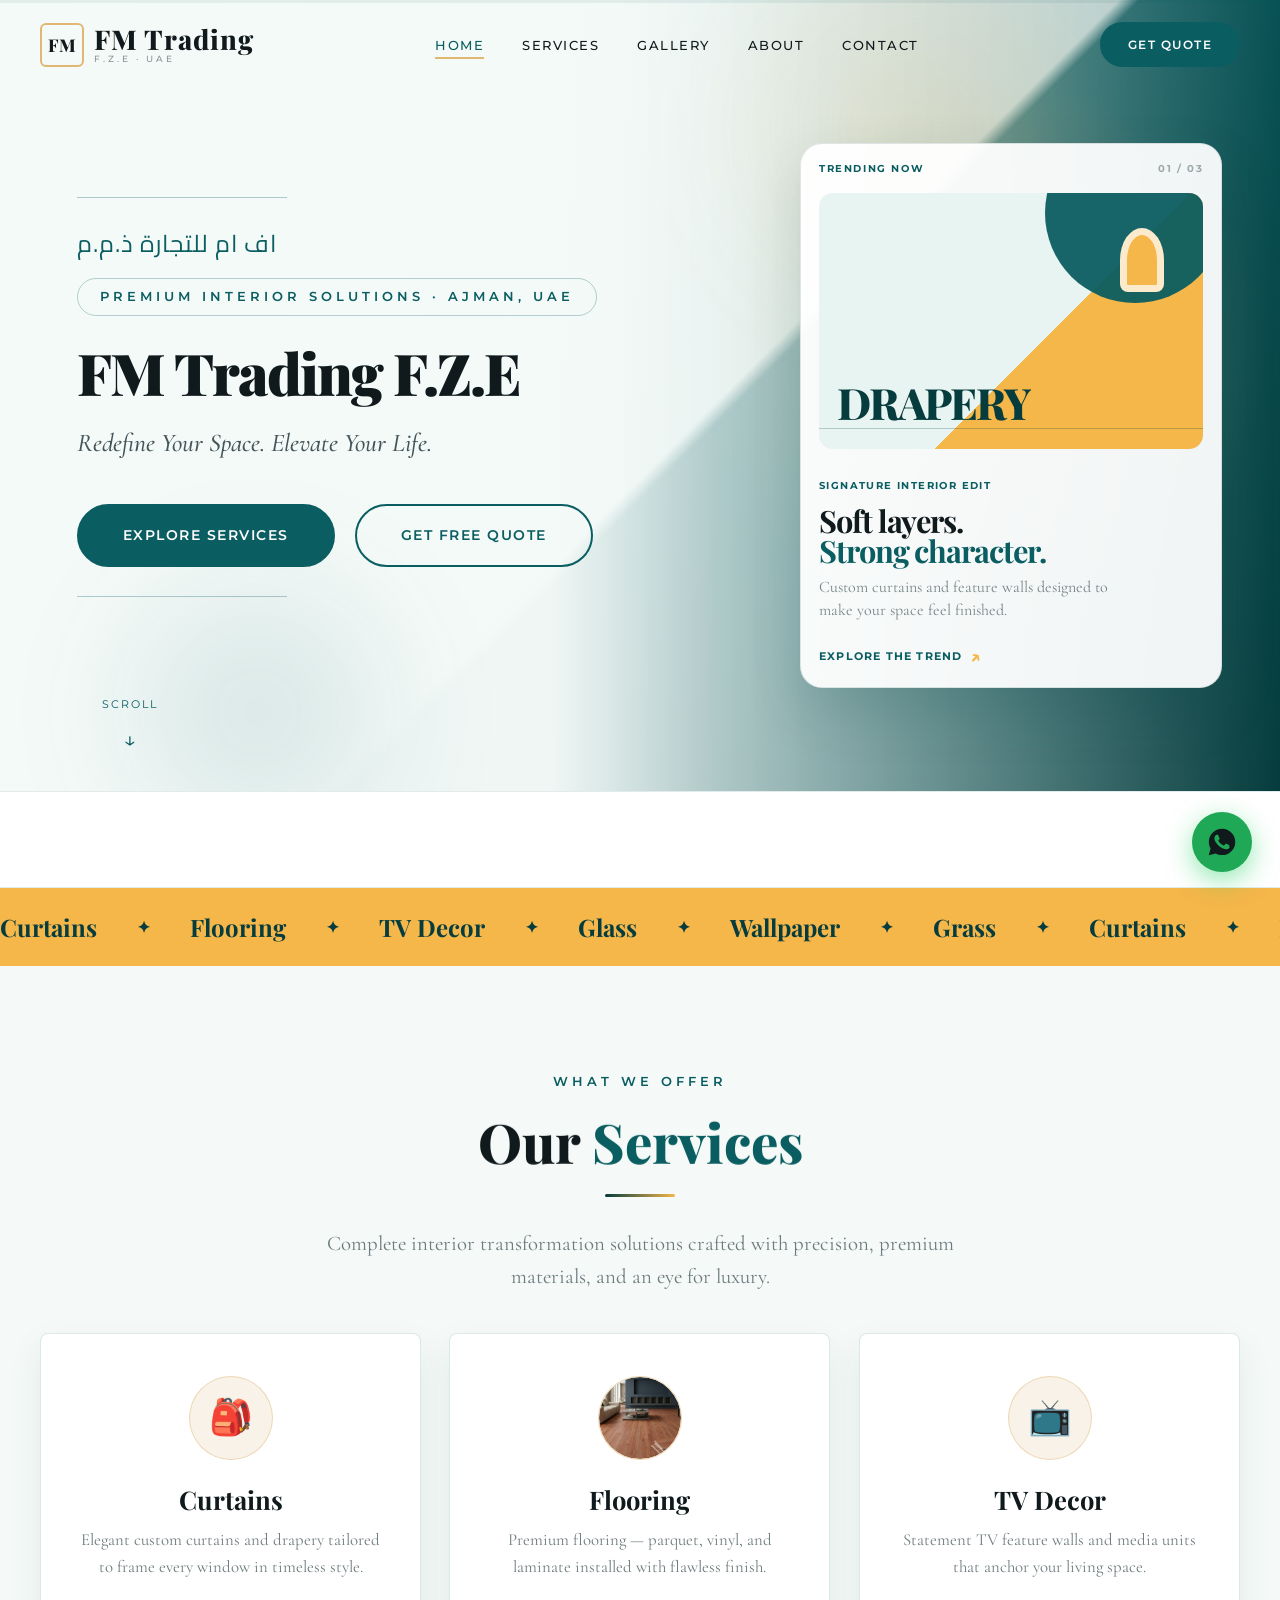
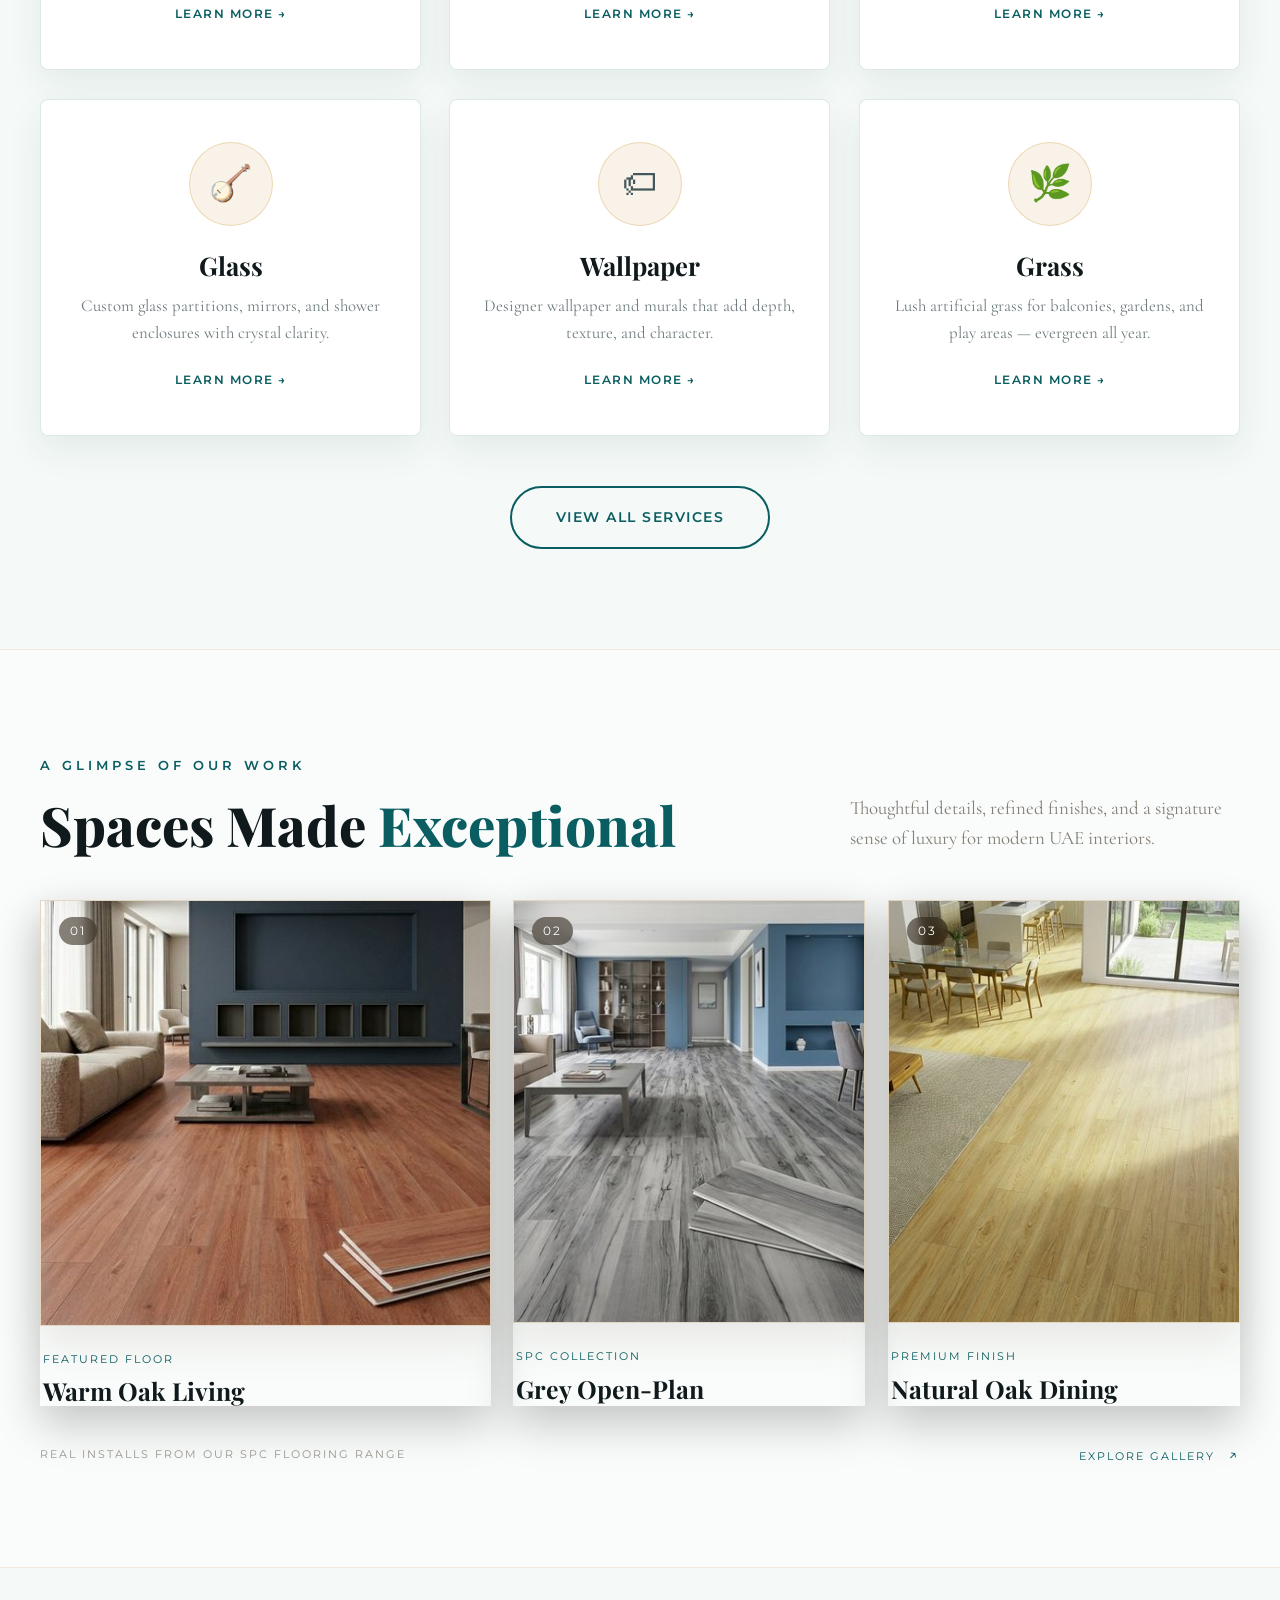
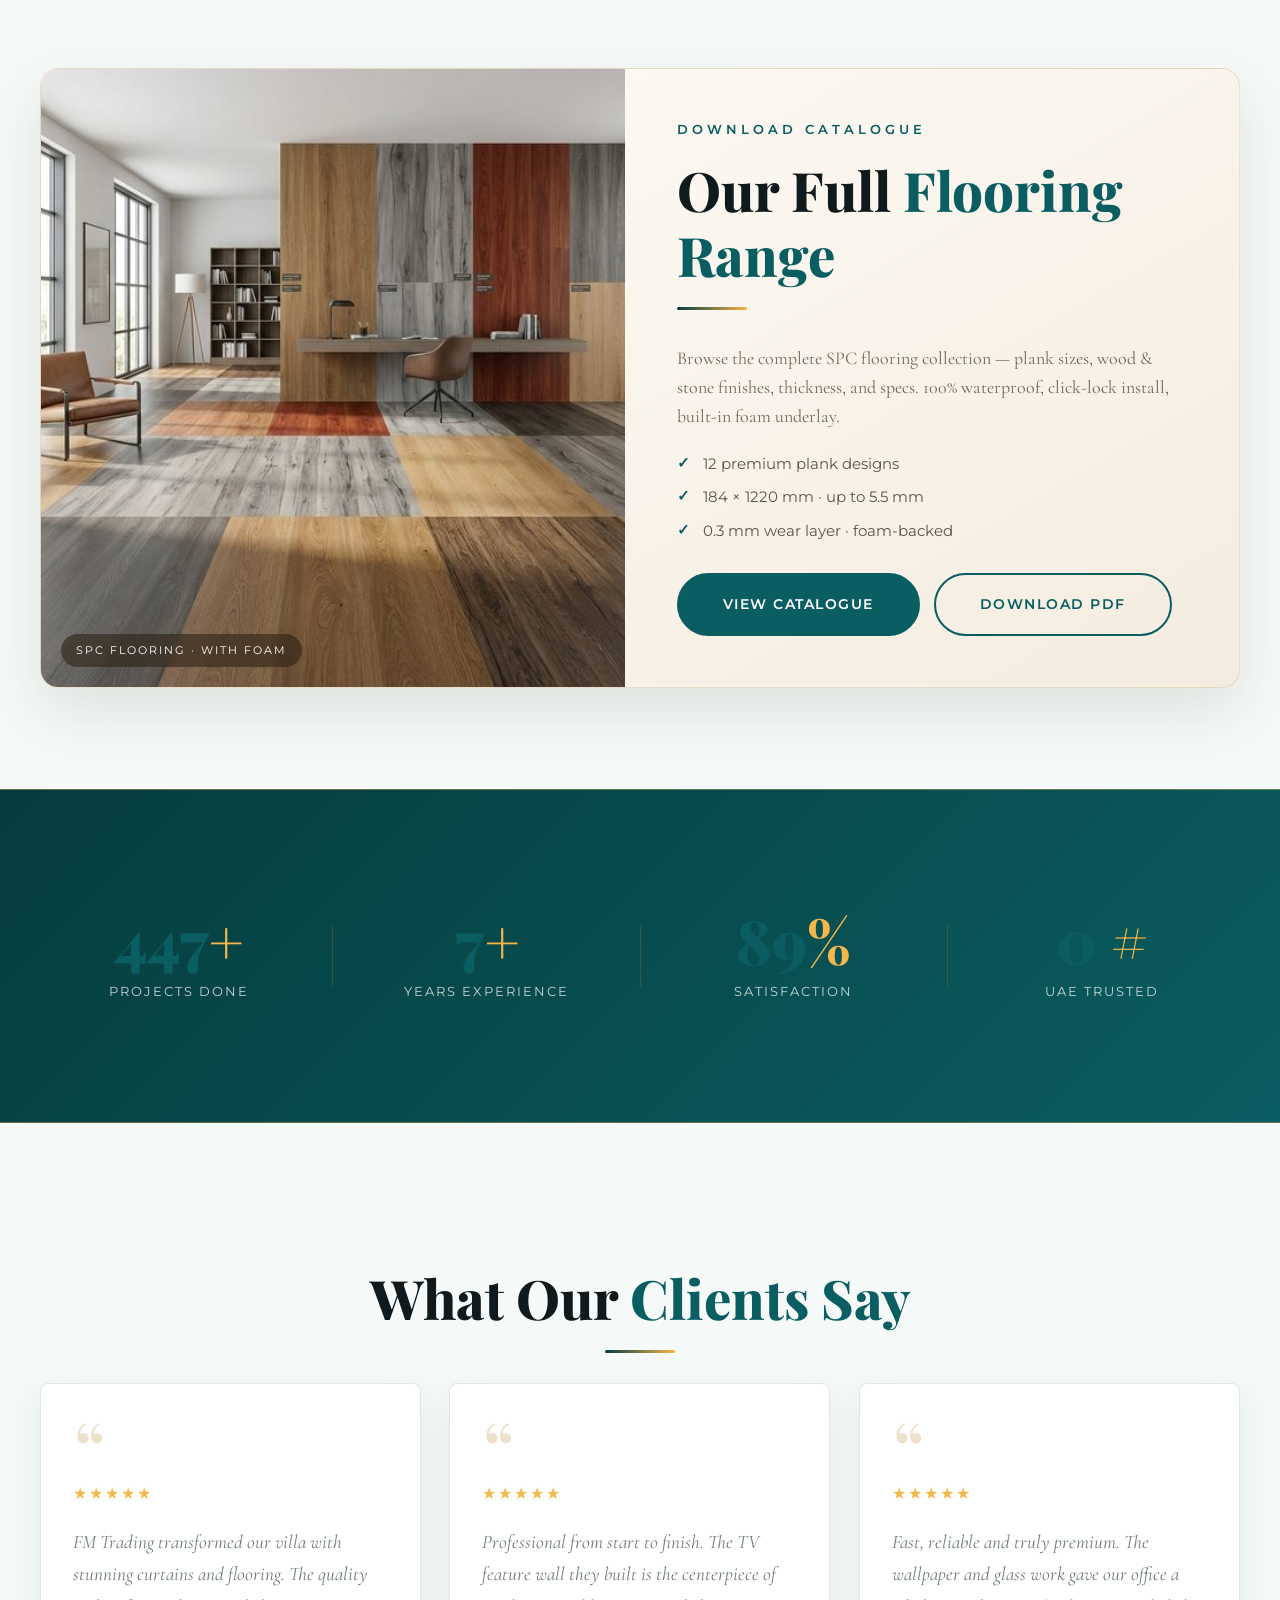
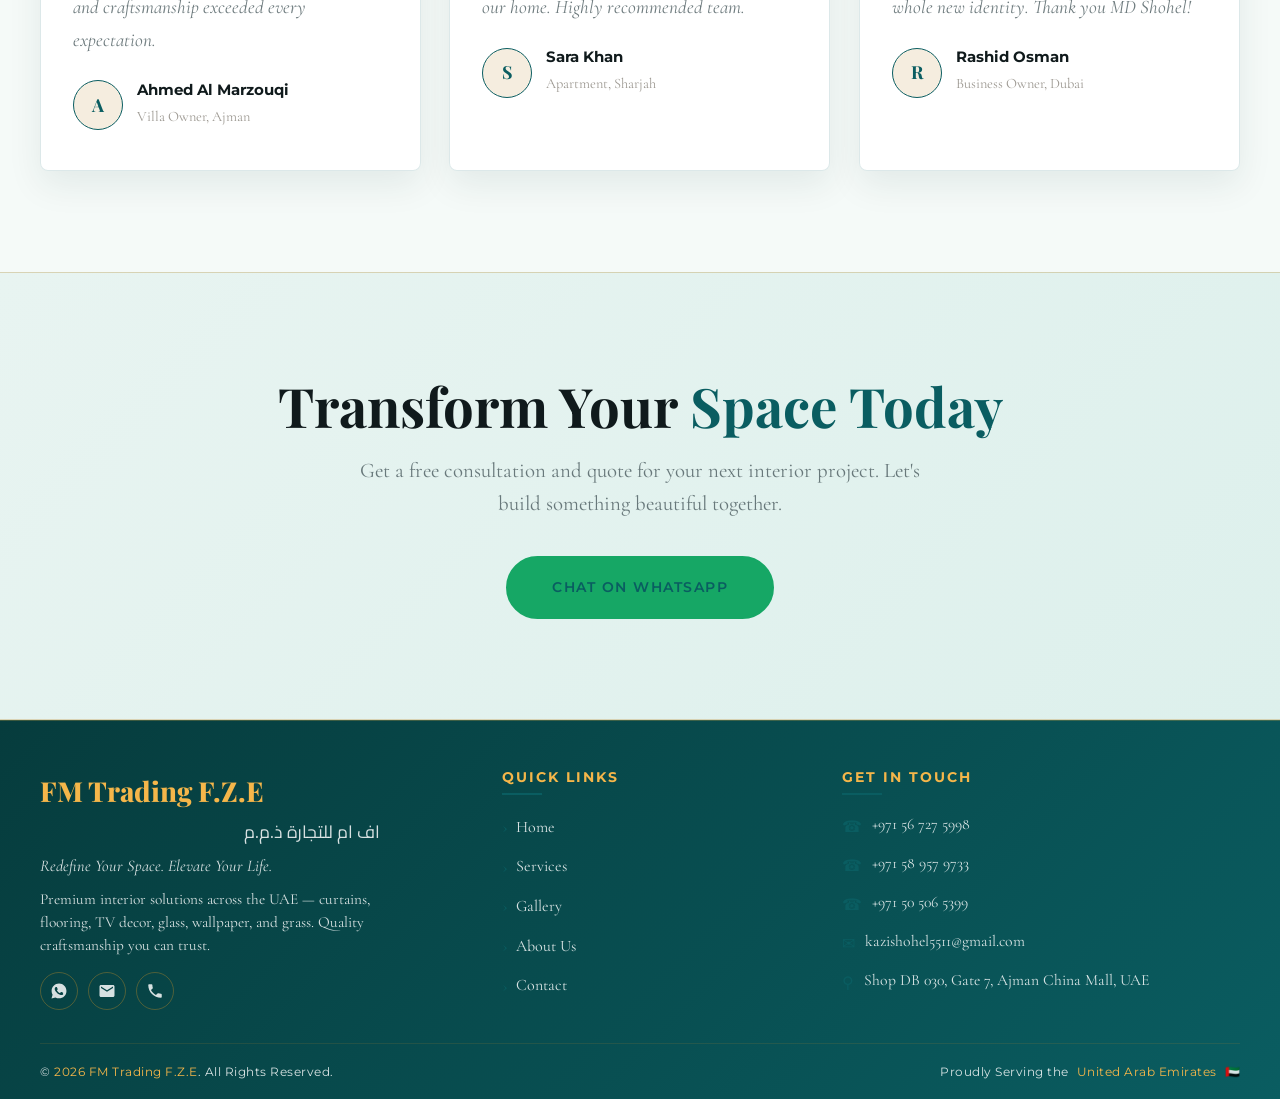
==== commit 1396db22: "Update home, services and gallery pages" ====
--- a/index.html
+++ b/index.html
@@ -147,7 +147,7 @@
           <a href="services.html" class="service-link">Learn More →</a>
         </div>
         <div class="service-card reveal reveal-delay-2">
-          <div class="service-icon">&#129521;</div>
+          <div class="service-icon service-icon-img"><img src="assets/images/flooring/living-warm-oak.jpg" alt="Flooring"></div>
           <h3>Flooring</h3>
           <p>Premium flooring — parquet, vinyl, and laminate installed with flawless finish.</p>
           <a href="services.html" class="service-link">Learn More →</a>
--- a/css/home.css
+++ b/css/home.css
@@ -417,6 +417,22 @@
 .service-card:hover .service-icon {
   background: var(--gold-primary);
   transform: rotateY(360deg);
+}
+
+.service-icon-img {
+  overflow: hidden;
+  padding: 0;
+}
+
+.service-icon-img img {
+  width: 100%;
+  height: 100%;
+  object-fit: cover;
+  border-radius: 50%;
+}
+
+.service-card:hover .service-icon-img {
+  background: transparent;
 }
 
 .service-card h3 {
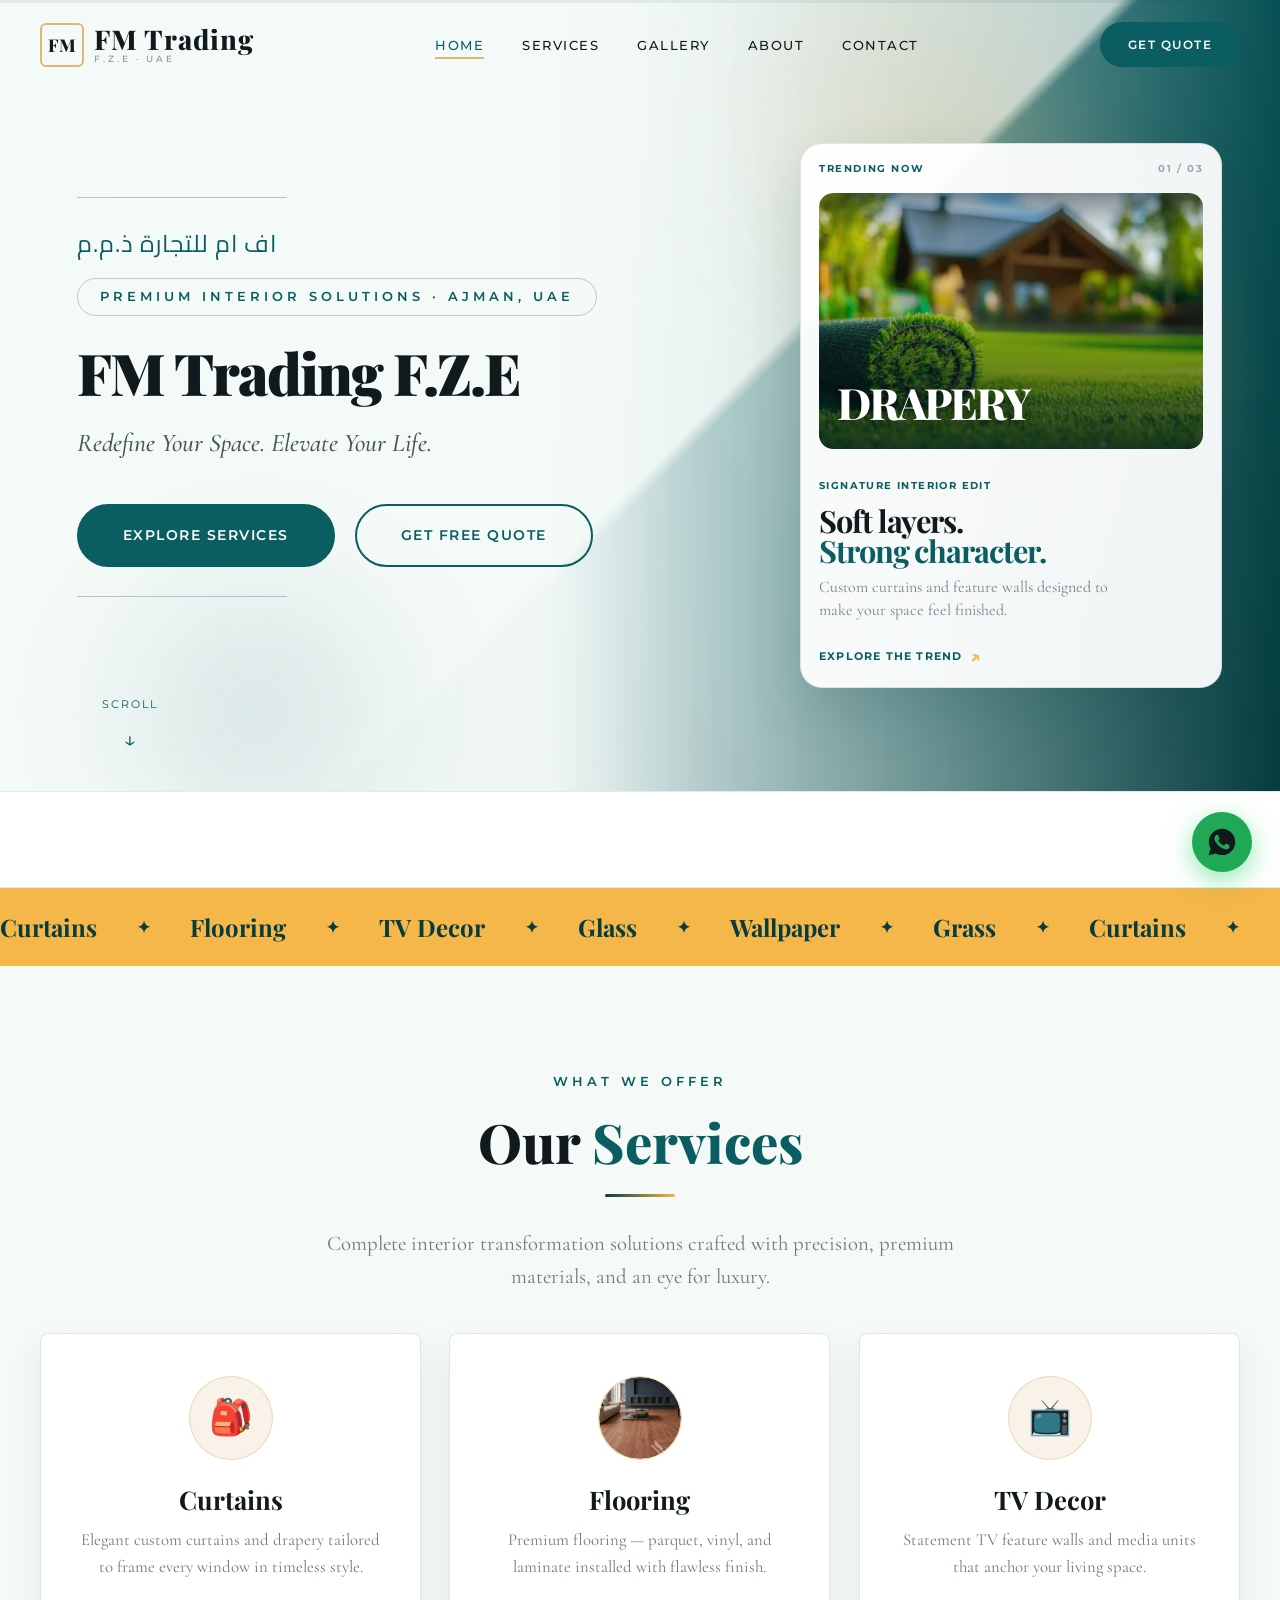
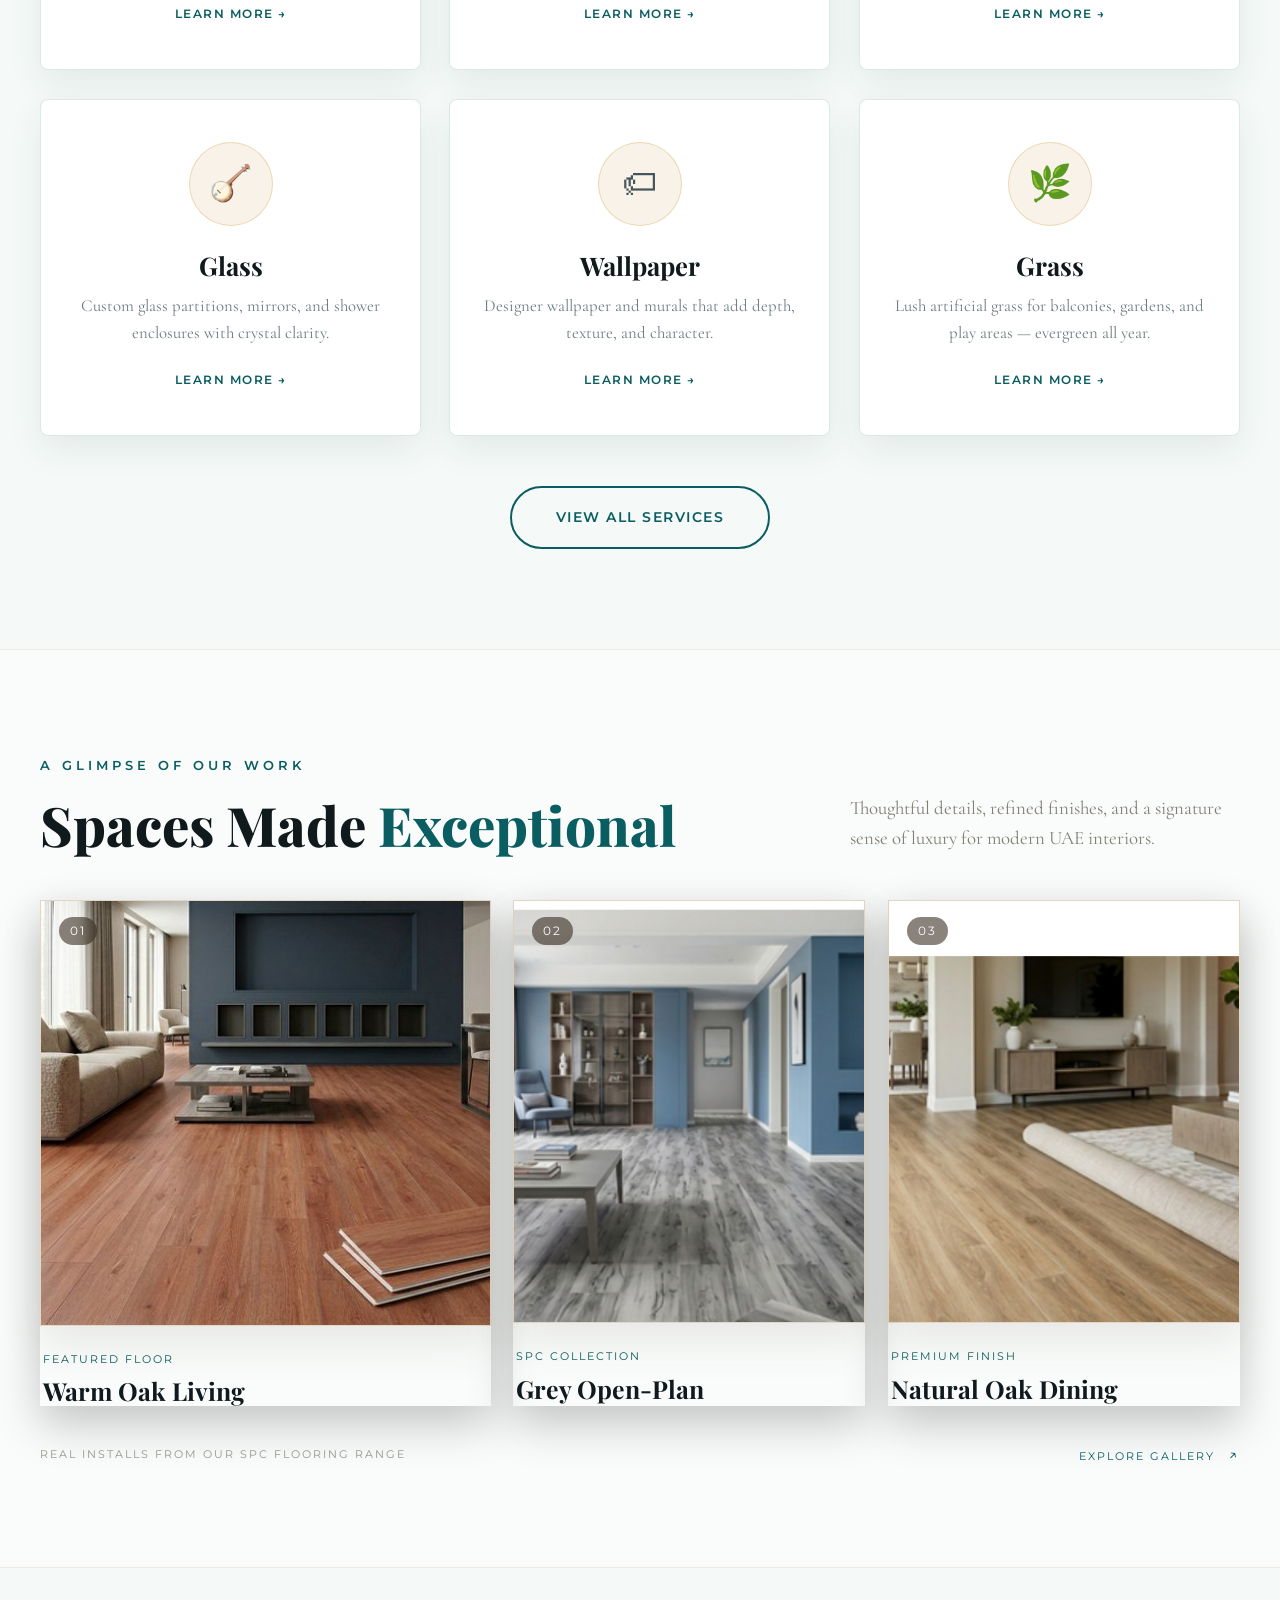
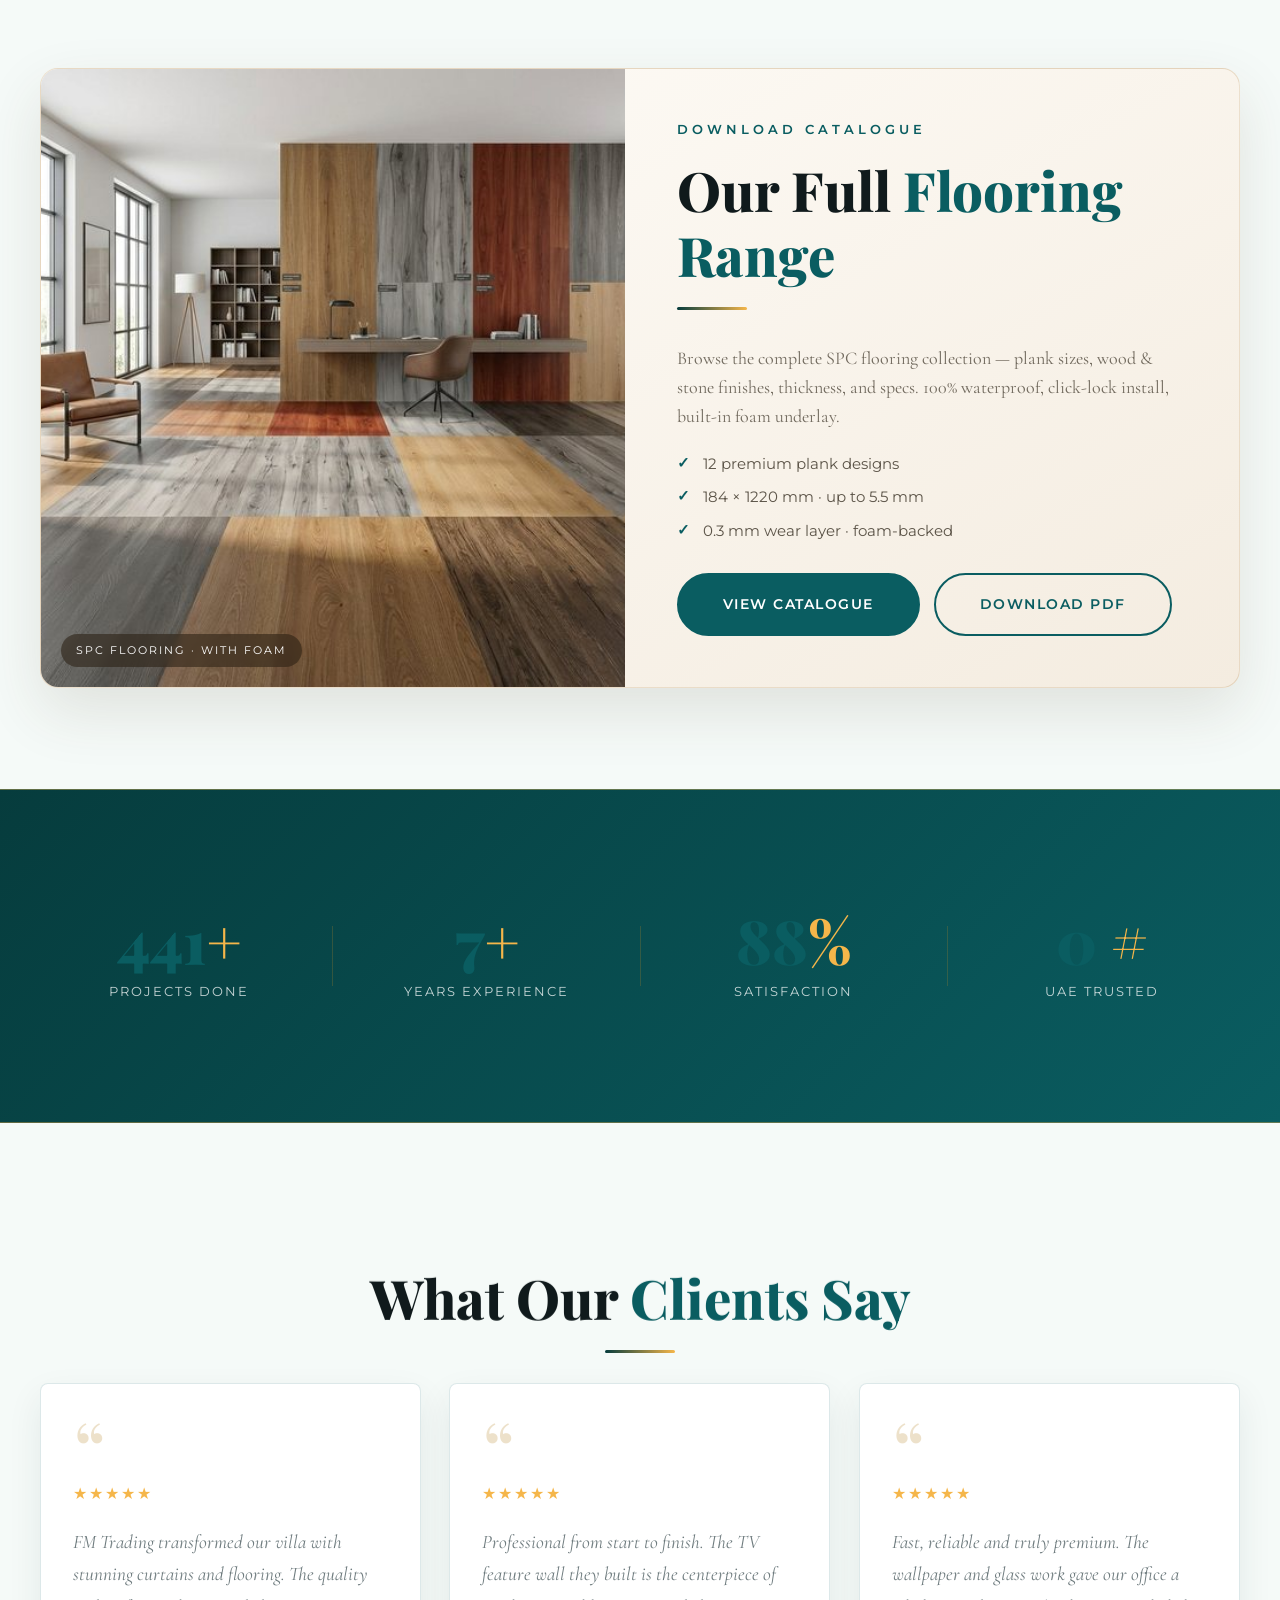
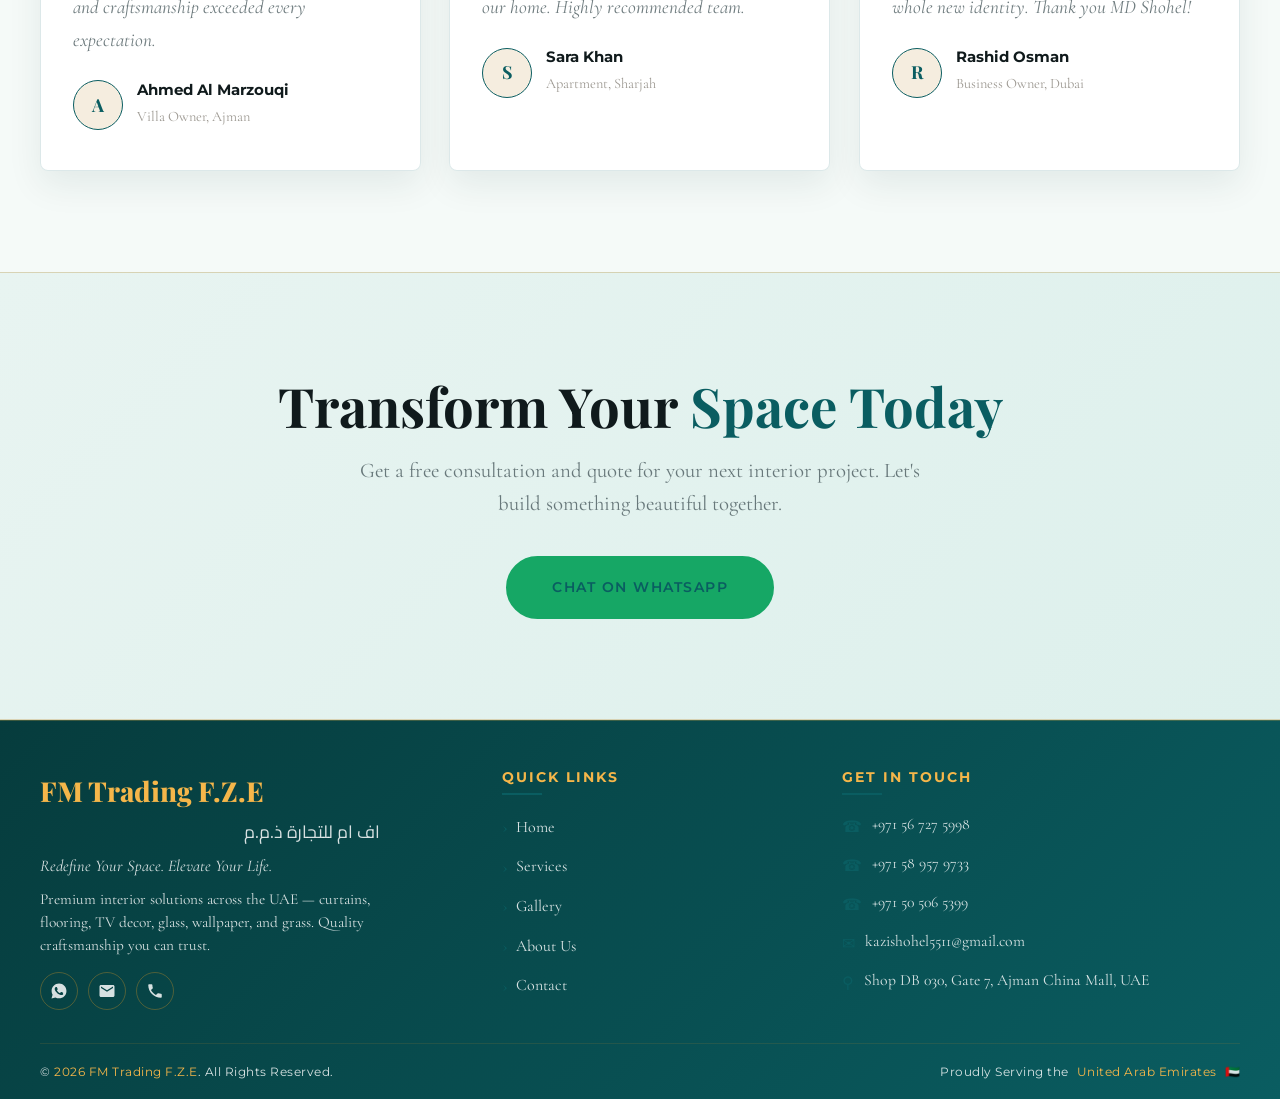
==== commit 177c9454: "Add premium gallery, catalogs and assets" ====
--- a/index.html
+++ b/index.html
@@ -79,7 +79,22 @@
     </div>
     <aside class="hero-offer floating" aria-label="Trending interior service">
       <div class="offer-topline"><span>Trending now</span><span class="offer-index">01 / 03</span></div>
-      <div class="offer-visual"><span class="offer-visual-word">DRAPERY</span><span class="offer-swatch"></span></div>
+      <div class="offer-visual has-slideshow">
+        <div class="offer-slideshow" id="offerSlideshow" aria-hidden="true">
+          <img src="assets/images/flooring/catalog-spc-living.jpg" alt="" class="active">
+          <img src="assets/images/flooring/catalog-spc-kitchen.jpg" alt="">
+          <img src="assets/images/grass/zk-prime-house.jpg" alt="">
+          <img src="assets/images/grass/zk-prime-swatch.jpg" alt="">
+          <img src="assets/images/grass/zk-gold-hand.jpg" alt="">
+          <img src="assets/images/grass/zk-gold-swatch.jpg" alt="">
+          <img src="assets/images/grass/zk-color-playground.jpg" alt="">
+          <img src="assets/images/grass/zk-color-swatch.jpg" alt="">
+          <img src="assets/images/grass/zk-5g-roll.jpg" alt="">
+          <img src="assets/images/grass/zk-5g-swatch.jpg" alt="">
+        </div>
+        <span class="offer-visual-word">DRAPERY</span>
+        <span class="offer-swatch"></span>
+      </div>
       <div class="offer-copy">
         <span class="offer-tag">Signature interior edit</span>
         <h2>Soft layers.<br><em>Strong character.</em></h2>
@@ -211,7 +226,7 @@
         <article class="project-card reveal reveal-delay-2">
           <div class="project-image">
             <span class="project-badge">02</span>
-            <img src="assets/images/flooring/open-plan-grey.jpg" alt="Grey wood-effect SPC flooring in an open-plan space" loading="lazy">
+            <img src="assets/images/flooring/catalog-spc-grey-openplan.jpg" alt="Grey wood-effect SPC flooring in an open-plan living and dining space" loading="lazy">
           </div>
           <div class="project-caption">
             <span>SPC Collection</span>
@@ -222,7 +237,7 @@
         <article class="project-card reveal reveal-delay-3">
           <div class="project-image">
             <span class="project-badge">03</span>
-            <img src="assets/images/flooring/dining-natural-oak.jpg" alt="Natural oak SPC flooring in a bright dining area" loading="lazy">
+            <img src="assets/images/flooring/catalog-spc-golden-dining.jpg" alt="Natural oak SPC flooring in a bright dining and lounge area" loading="lazy">
           </div>
           <div class="project-caption">
             <span>Premium Finish</span>
--- a/css/reference-theme.css
+++ b/css/reference-theme.css
@@ -165,6 +165,13 @@
 .offer-visual.offer-theme-flooring::after { display: none; }
 .offer-visual.offer-theme-flooring .offer-swatch { display: none; }
 .offer-visual.offer-theme-flooring .offer-visual-word { color: #fff; text-shadow: 0 2px 14px rgba(0,0,0,.5); }
+.offer-slideshow { position: absolute; inset: 0; z-index: 0; border-radius: 14px; overflow: hidden; }
+.offer-slideshow img { position: absolute; inset: 0; width: 100%; height: 100%; object-fit: cover; opacity: 0; transition: opacity .5s ease; }
+.offer-slideshow img.active { opacity: 1; }
+.offer-visual.has-slideshow::before { content: ''; position: absolute; inset: 0; top: 0; right: 0; width: auto; height: auto; border-radius: 14px; opacity: 1; z-index: 1; background: linear-gradient(to top, rgba(6,32,33,.85) 0%, rgba(6,32,33,.2) 55%, rgba(6,32,33,0) 85%); }
+.offer-visual.has-slideshow::after { display: none; }
+.offer-visual.has-slideshow .offer-swatch { display: none; }
+.offer-visual.has-slideshow .offer-visual-word { position: relative; z-index: 2; color: #fff; text-shadow: 0 2px 14px rgba(0,0,0,.55); }
 .offer-tag { color: #0A5D61; font: 700 .64rem var(--font-ui); text-transform: uppercase; letter-spacing: 1.4px; }
 .offer-copy h2 { margin: 8px 0 10px; color: #101A1C; font: 700 clamp(1.65rem, 3vw, 2.45rem) var(--font-display); line-height: .98; letter-spacing: -.035em; }
 .offer-copy h2 em { color: #0A5D61; font-style: normal; }
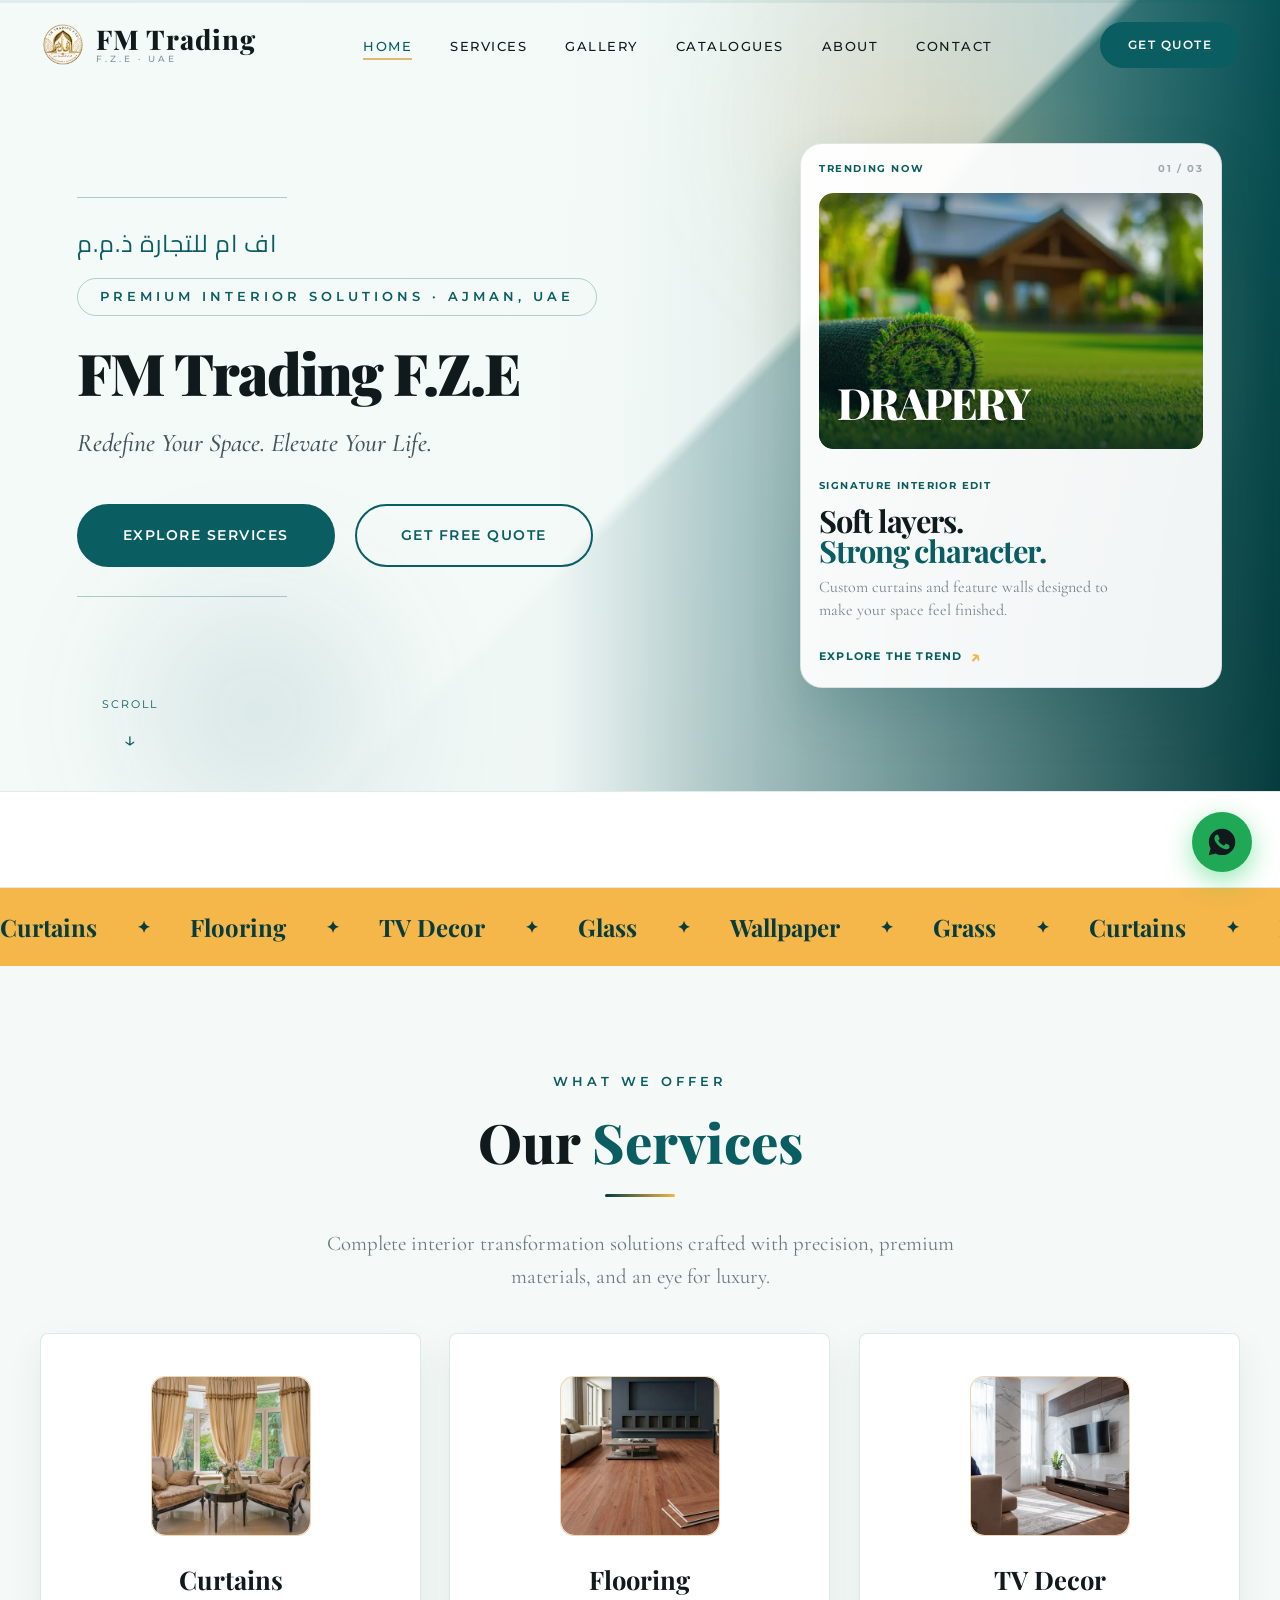
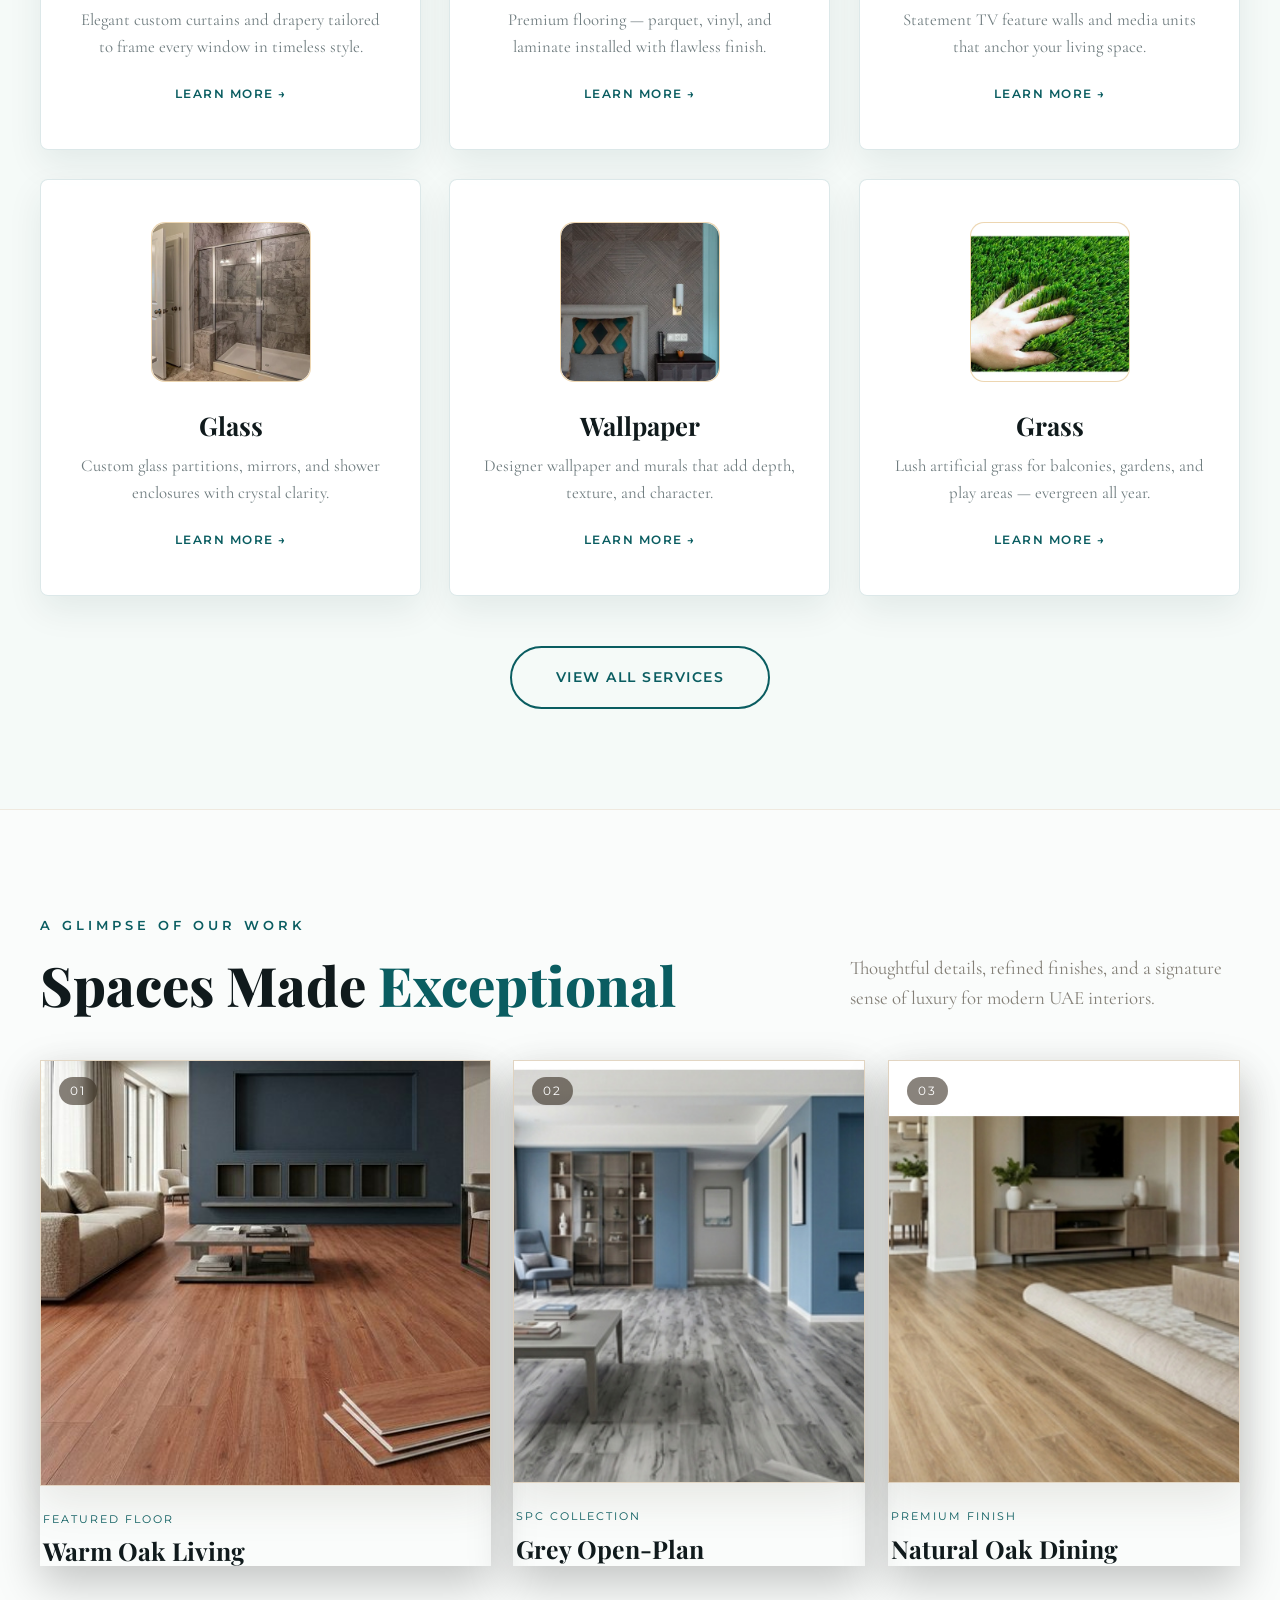
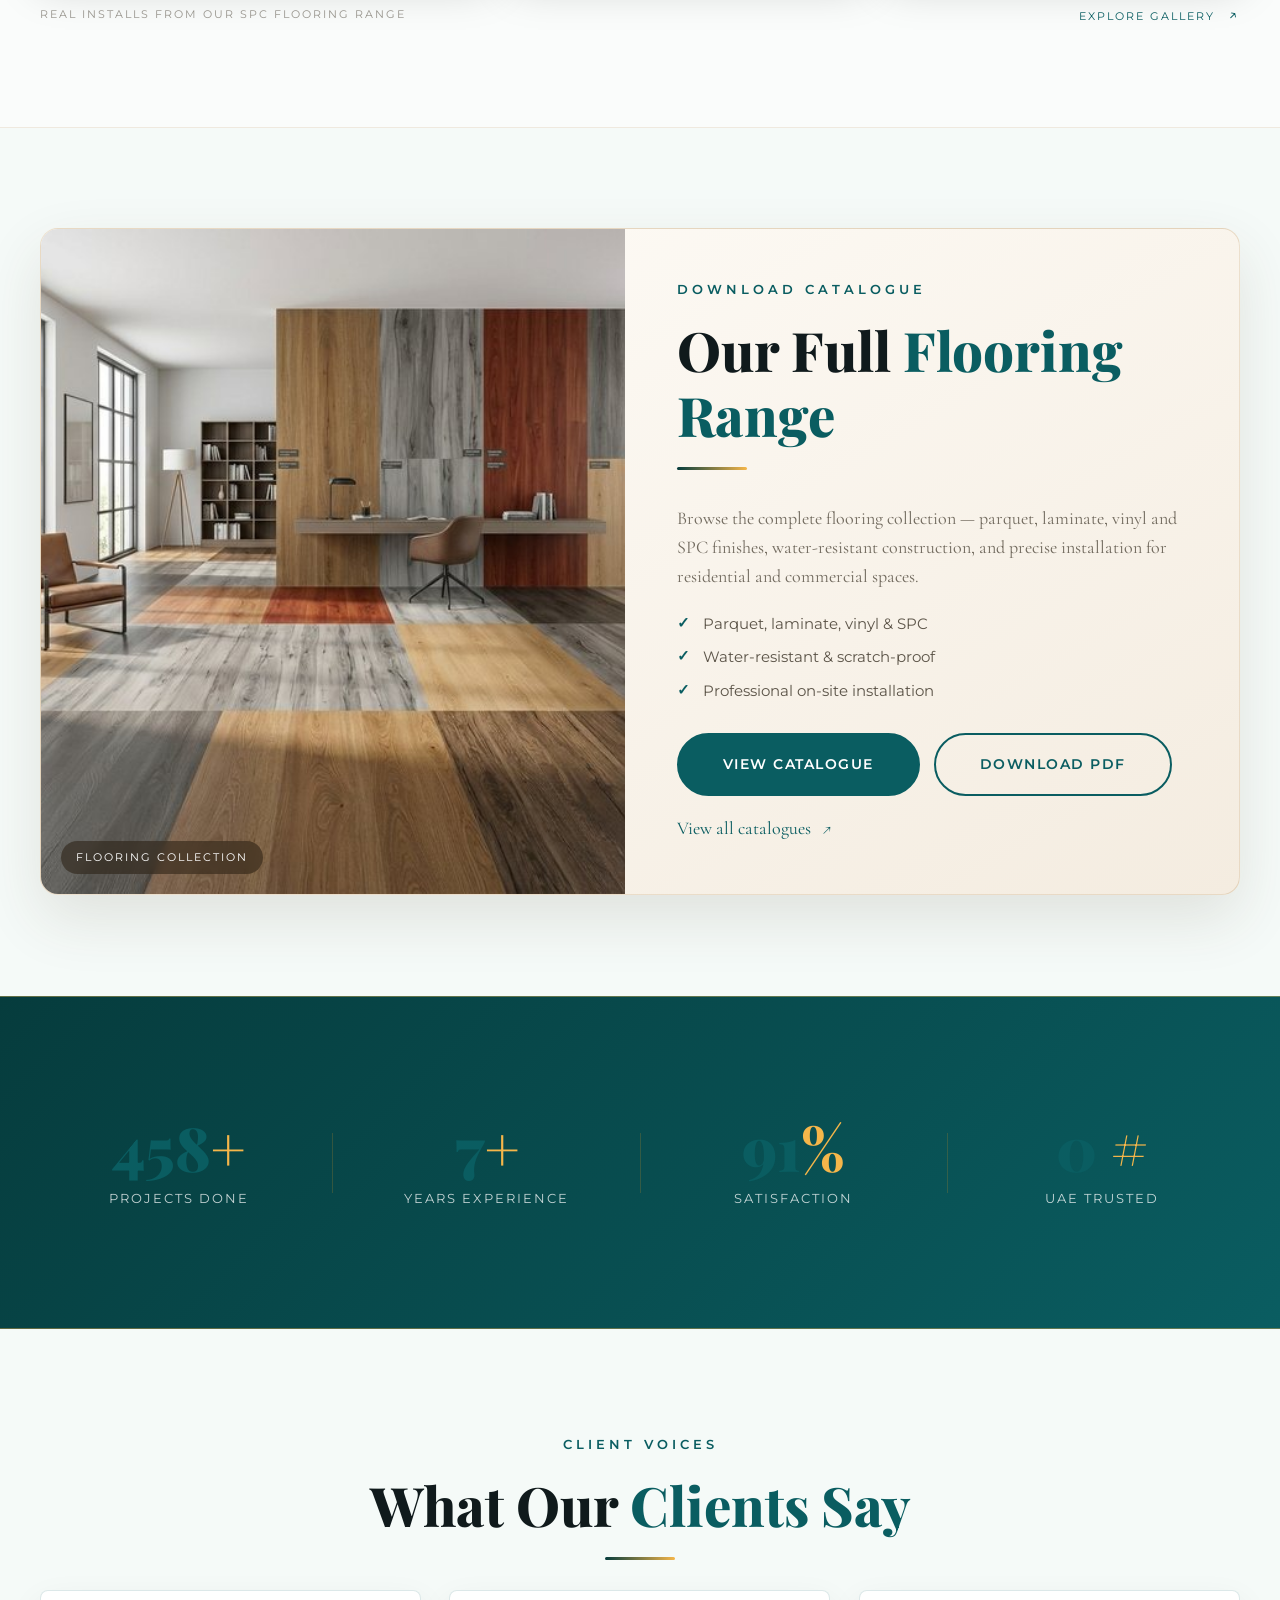
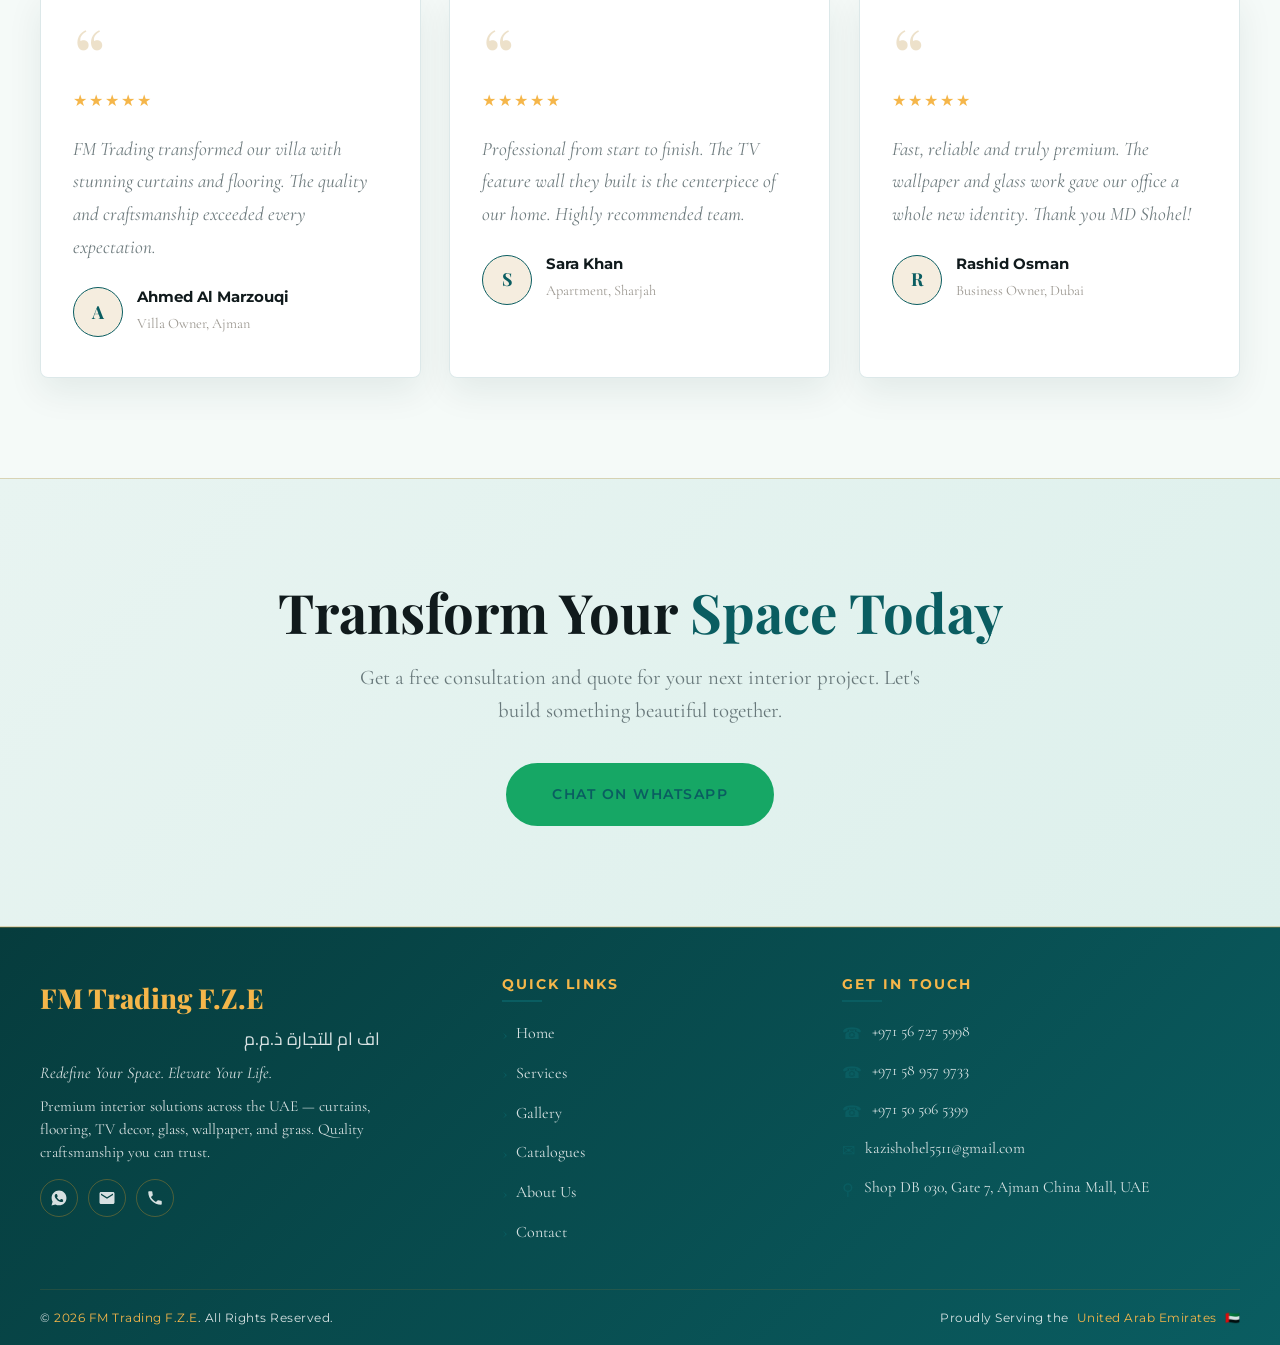
==== commit 111ff7bf: "Updated everything" ====
--- a/index.html
+++ b/index.html
@@ -28,7 +28,7 @@
   <nav id="navbar">
     <div class="nav-inner">
       <a href="index.html" class="nav-logo">
-        <span class="logo-mark">FM</span>
+        <img src="assets/logo/logo.webp" alt="FM Trading F.Z.E logo" class="logo-mark-img">
         <span class="nav-logo-text">
           FM Trading
           <span class="logo-sub">F.Z.E · UAE</span>
@@ -38,6 +38,7 @@
         <li><a href="index.html" class="active">Home</a></li>
         <li><a href="services.html">Services</a></li>
         <li><a href="gallery.html">Gallery</a></li>
+        <li><a href="catalog.html">Catalogues</a></li>
         <li><a href="about.html">About</a></li>
         <li><a href="contact.html">Contact</a></li>
       </ul>
@@ -55,6 +56,7 @@
     <a href="index.html" class="active">Home</a>
     <a href="services.html">Services</a>
     <a href="gallery.html">Gallery</a>
+    <a href="catalog.html">Catalogues</a>
     <a href="about.html">About</a>
     <a href="contact.html">Contact</a>
     <a href="contact.html" class="btn btn-solid">Get Quote</a>
@@ -156,37 +158,37 @@
 
       <div class="services-grid">
         <div class="service-card reveal reveal-delay-1">
-          <div class="service-icon">&#127890;</div>
+          <div class="service-icon service-icon-img"><img src="assets/images/icons/curtains-icon.webp" alt="Curtains"></div>
           <h3>Curtains</h3>
           <p>Elegant custom curtains and drapery tailored to frame every window in timeless style.</p>
           <a href="services.html" class="service-link">Learn More →</a>
         </div>
         <div class="service-card reveal reveal-delay-2">
-          <div class="service-icon service-icon-img"><img src="assets/images/flooring/living-warm-oak.jpg" alt="Flooring"></div>
+          <div class="service-icon service-icon-img"><img src="assets/images/icons/flooring-icon.webp" alt="Flooring"></div>
           <h3>Flooring</h3>
           <p>Premium flooring — parquet, vinyl, and laminate installed with flawless finish.</p>
           <a href="services.html" class="service-link">Learn More →</a>
         </div>
         <div class="service-card reveal reveal-delay-3">
-          <div class="service-icon">&#128250;</div>
+          <div class="service-icon service-icon-img"><img src="assets/images/icons/tv-decor-icon.webp" alt="TV Decor"></div>
           <h3>TV Decor</h3>
           <p>Statement TV feature walls and media units that anchor your living space.</p>
           <a href="services.html" class="service-link">Learn More →</a>
         </div>
         <div class="service-card reveal reveal-delay-1">
-          <div class="service-icon">&#129685;</div>
+          <div class="service-icon service-icon-img"><img src="assets/images/icons/glass-icon.webp" alt="Glass"></div>
           <h3>Glass</h3>
           <p>Custom glass partitions, mirrors, and shower enclosures with crystal clarity.</p>
           <a href="services.html" class="service-link">Learn More →</a>
         </div>
         <div class="service-card reveal reveal-delay-2">
-          <div class="service-icon">&#127991;</div>
+          <div class="service-icon service-icon-img"><img src="assets/images/icons/wallpaper-icon.webp" alt="Wallpaper"></div>
           <h3>Wallpaper</h3>
           <p>Designer wallpaper and murals that add depth, texture, and character.</p>
           <a href="services.html" class="service-link">Learn More →</a>
         </div>
         <div class="service-card reveal reveal-delay-3">
-          <div class="service-icon">&#127807;</div>
+          <div class="service-icon service-icon-img"><img src="assets/images/icons/grass-icon.webp" alt="Grass"></div>
           <h3>Grass</h3>
           <p>Lush artificial grass for balconies, gardens, and play areas — evergreen all year.</p>
           <a href="services.html" class="service-link">Learn More →</a>
@@ -258,23 +260,24 @@
     <div class="container">
       <div class="catalog-panel reveal">
         <div class="catalog-media">
-          <img src="assets/images/flooring/showcase-multicolor.jpg" alt="SPC flooring plank collection in a showroom setting" loading="lazy">
-          <span class="catalog-media-tag">SPC Flooring · With Foam</span>
+          <img src="assets/images/flooring/showcase-multicolor.jpg" alt="Premium flooring plank collection in a showroom setting" loading="lazy">
+          <span class="catalog-media-tag">Flooring Collection</span>
         </div>
         <div class="catalog-body">
           <span class="section-label">Download Catalogue</span>
           <h2 class="section-title">Our Full <span>Flooring Range</span></h2>
           <div class="divider"></div>
-          <p>Browse the complete SPC flooring collection — plank sizes, wood &amp; stone finishes, thickness, and specs. 100% waterproof, click-lock install, built-in foam underlay.</p>
+          <p>Browse the complete flooring collection — parquet, laminate, vinyl and SPC finishes, water-resistant construction, and precise installation for residential and commercial spaces.</p>
           <ul class="catalog-points">
-            <li>12 premium plank designs</li>
-            <li>184 × 1220 mm · up to 5.5 mm</li>
-            <li>0.3 mm wear layer · foam-backed</li>
+            <li>Parquet, laminate, vinyl &amp; SPC</li>
+            <li>Water-resistant &amp; scratch-proof</li>
+            <li>Professional on-site installation</li>
           </ul>
           <div class="catalog-actions">
-            <a href="assets/Catalog/SPC_FLOORING_WITH_FOAM.pdf" target="_blank" rel="noopener" class="btn btn-solid btn-lg">View Catalogue</a>
-            <a href="assets/Catalog/SPC_FLOORING_WITH_FOAM.pdf" download class="btn btn-lg">Download PDF</a>
-          </div>
+            <a href="assets/Catalogue/FM_Trading_Flooring_Catalogue_.pdf" target="_blank" rel="noopener" class="btn btn-solid btn-lg">View Catalogue</a>
+            <a href="assets/Catalogue/FM_Trading_Flooring_Catalogue_.pdf" download="FM-Trading-Flooring-Catalogue.pdf" class="btn btn-lg">Download PDF</a>
+          </div>
+          <a href="catalog.html" class="text-link" style="margin-top:18px;">View all catalogues <span>↗</span></a>
         </div>
       </div>
     </div>
@@ -395,6 +398,7 @@
             <li><a href="index.html">Home</a></li>
             <li><a href="services.html">Services</a></li>
             <li><a href="gallery.html">Gallery</a></li>
+            <li><a href="catalog.html">Catalogues</a></li>
             <li><a href="about.html">About Us</a></li>
             <li><a href="contact.html">Contact</a></li>
           </ul>
--- a/css/navbar.css
+++ b/css/navbar.css
@@ -53,6 +53,14 @@
   border-radius: 6px;
   font-size: 1.1rem;
   letter-spacing: 0;
+}
+
+.nav-logo .logo-mark-img {
+  width: 46px;
+  height: 46px;
+  object-fit: contain;
+  display: block;
+  flex-shrink: 0;
 }
 
 .nav-logo .logo-sub {
--- a/css/home.css
+++ b/css/home.css
@@ -401,10 +401,10 @@
 }
 
 .service-icon {
-  width: 84px;
-  height: 84px;
-  margin: 0 auto 24px;
-  border-radius: 50%;
+  width: 160px;
+  height: 160px;
+  margin: 0 auto 28px;
+  border-radius: 14px;
   display: flex;
   align-items: center;
   justify-content: center;
@@ -428,7 +428,7 @@
   width: 100%;
   height: 100%;
   object-fit: cover;
-  border-radius: 50%;
+  border-radius: 14px;
 }
 
 .service-card:hover .service-icon-img {
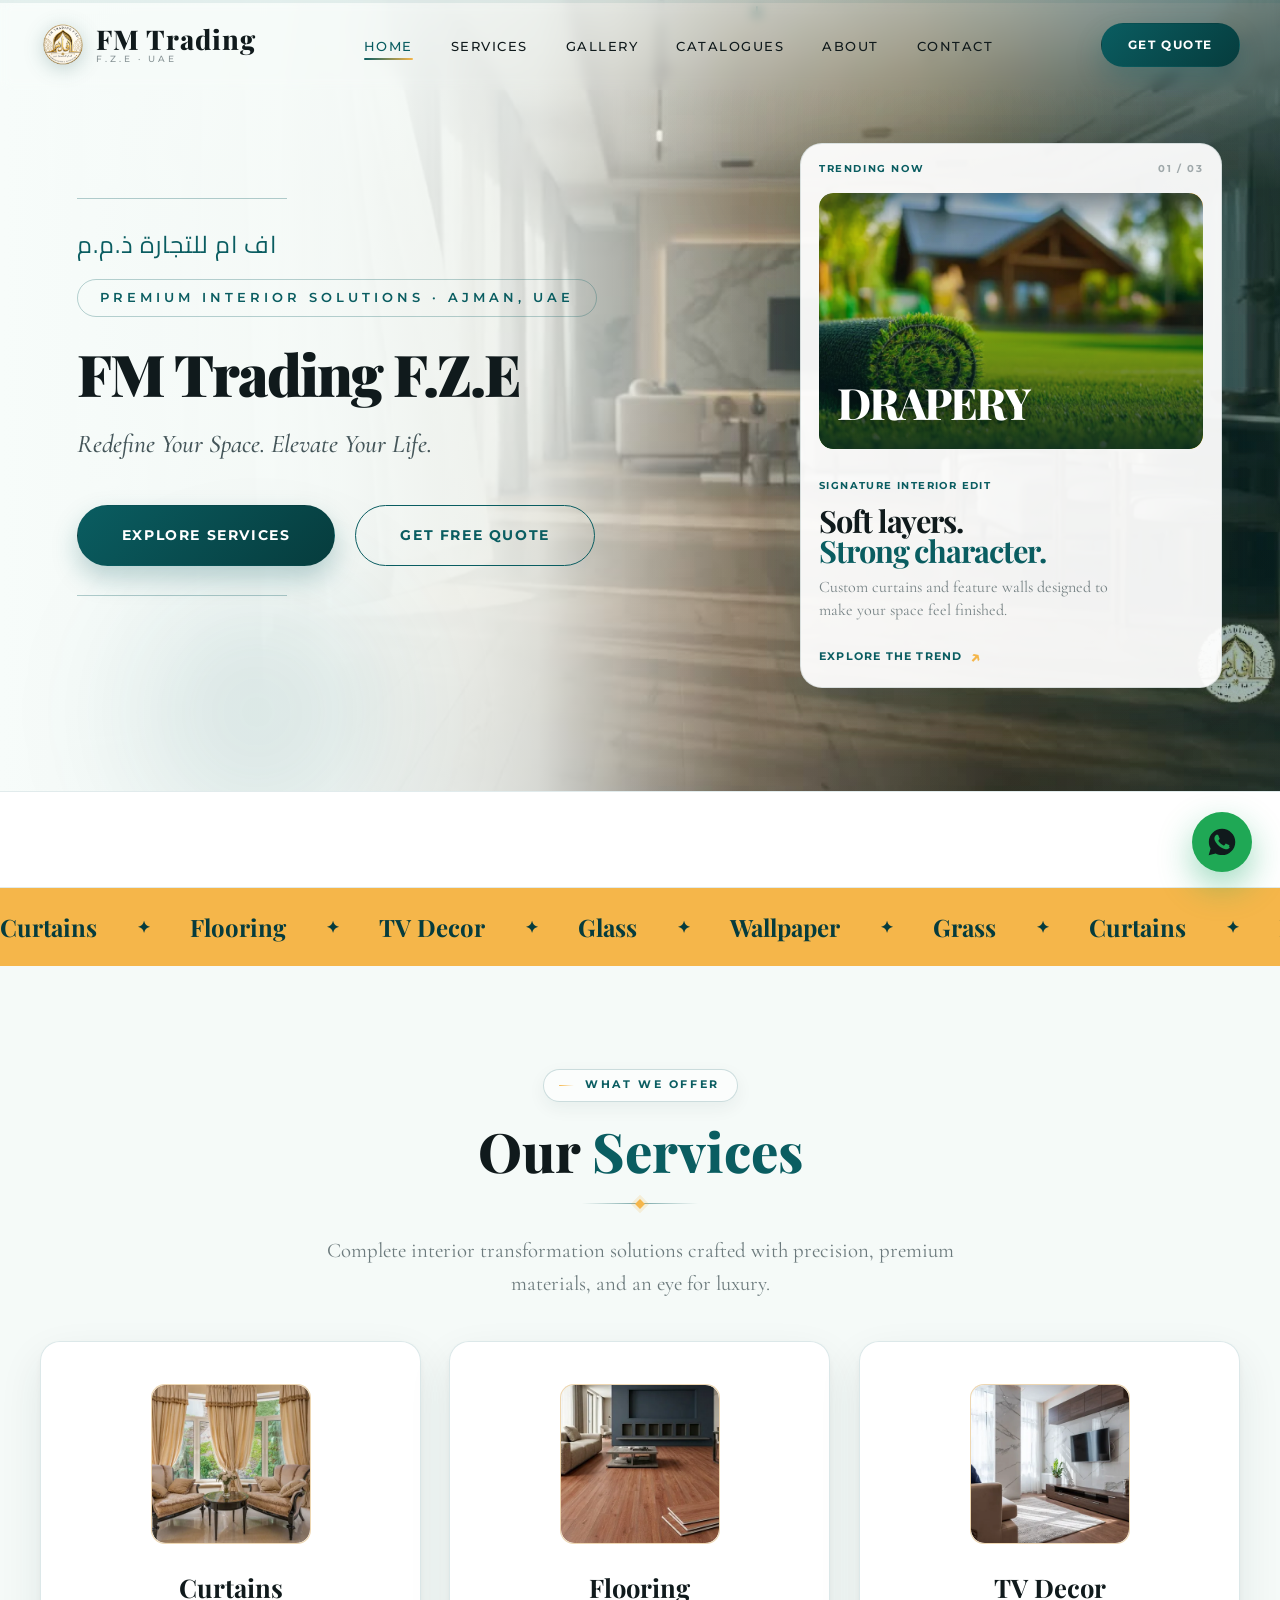
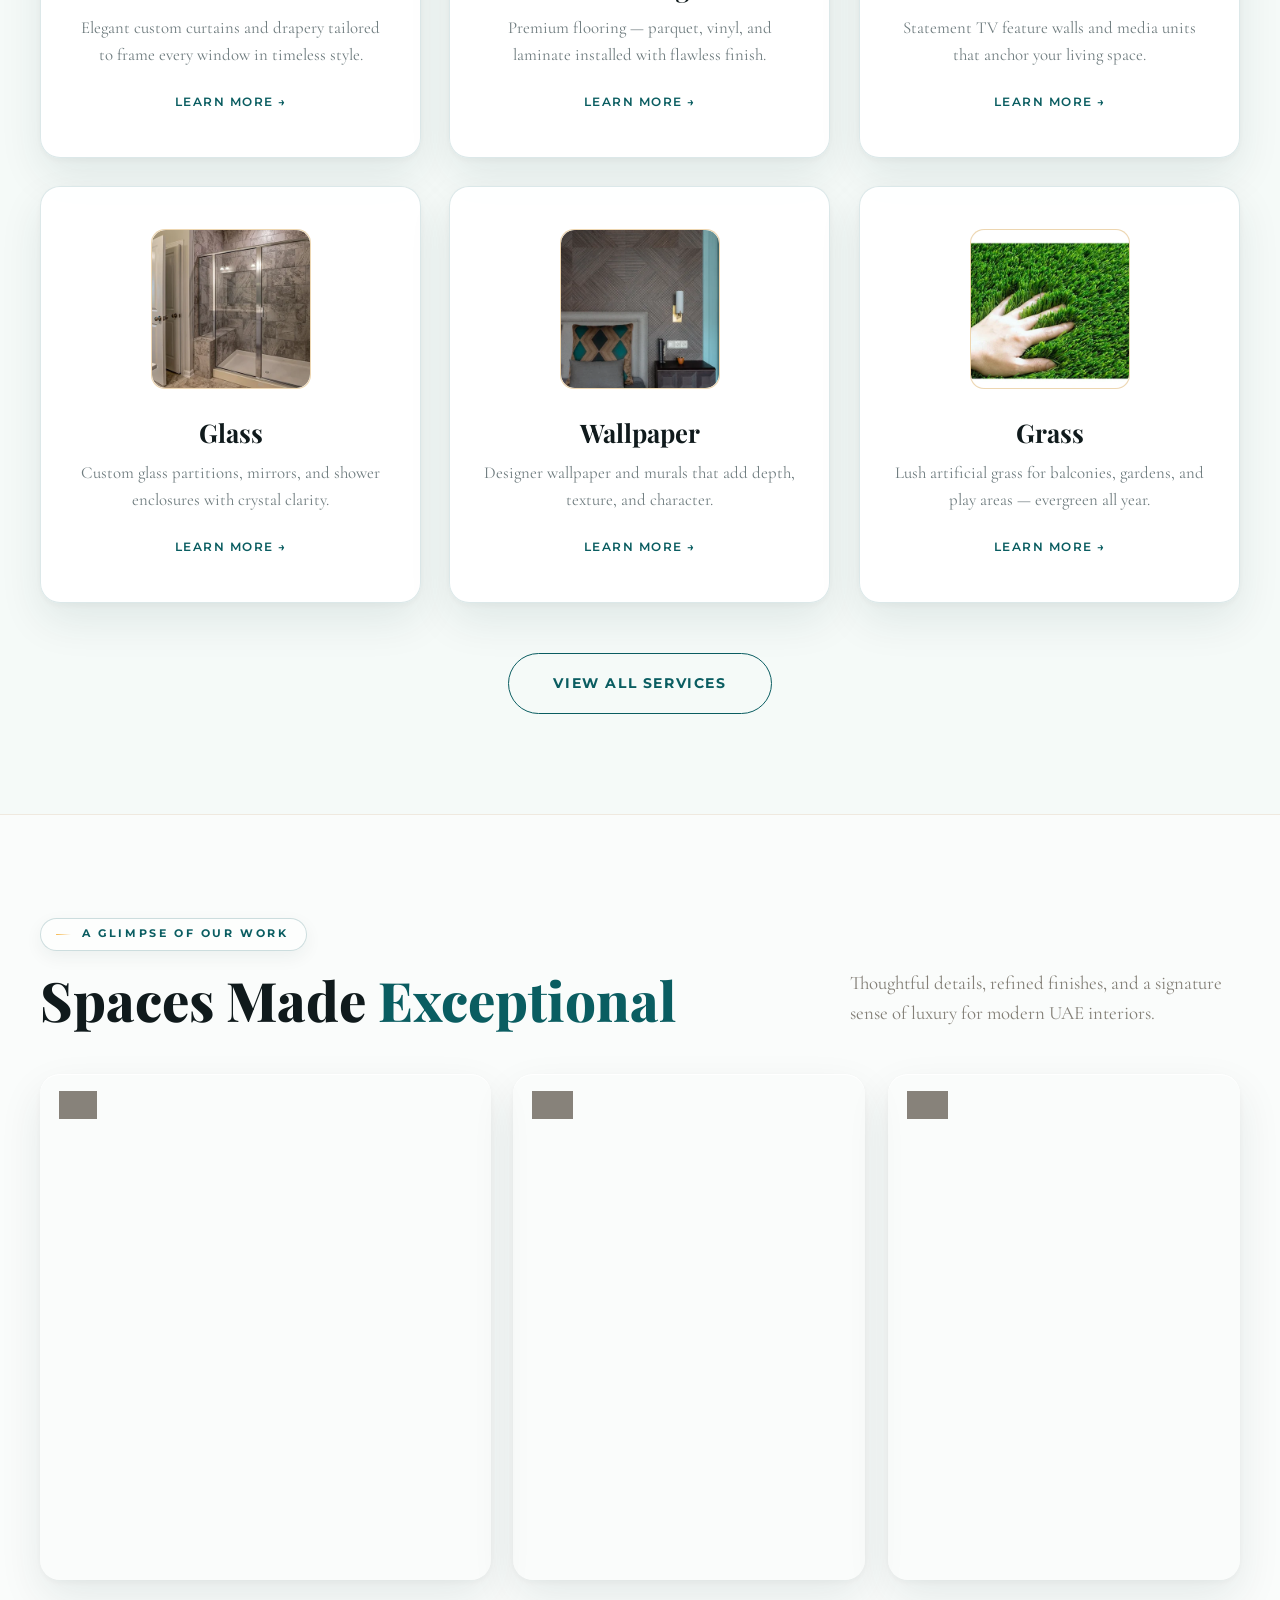
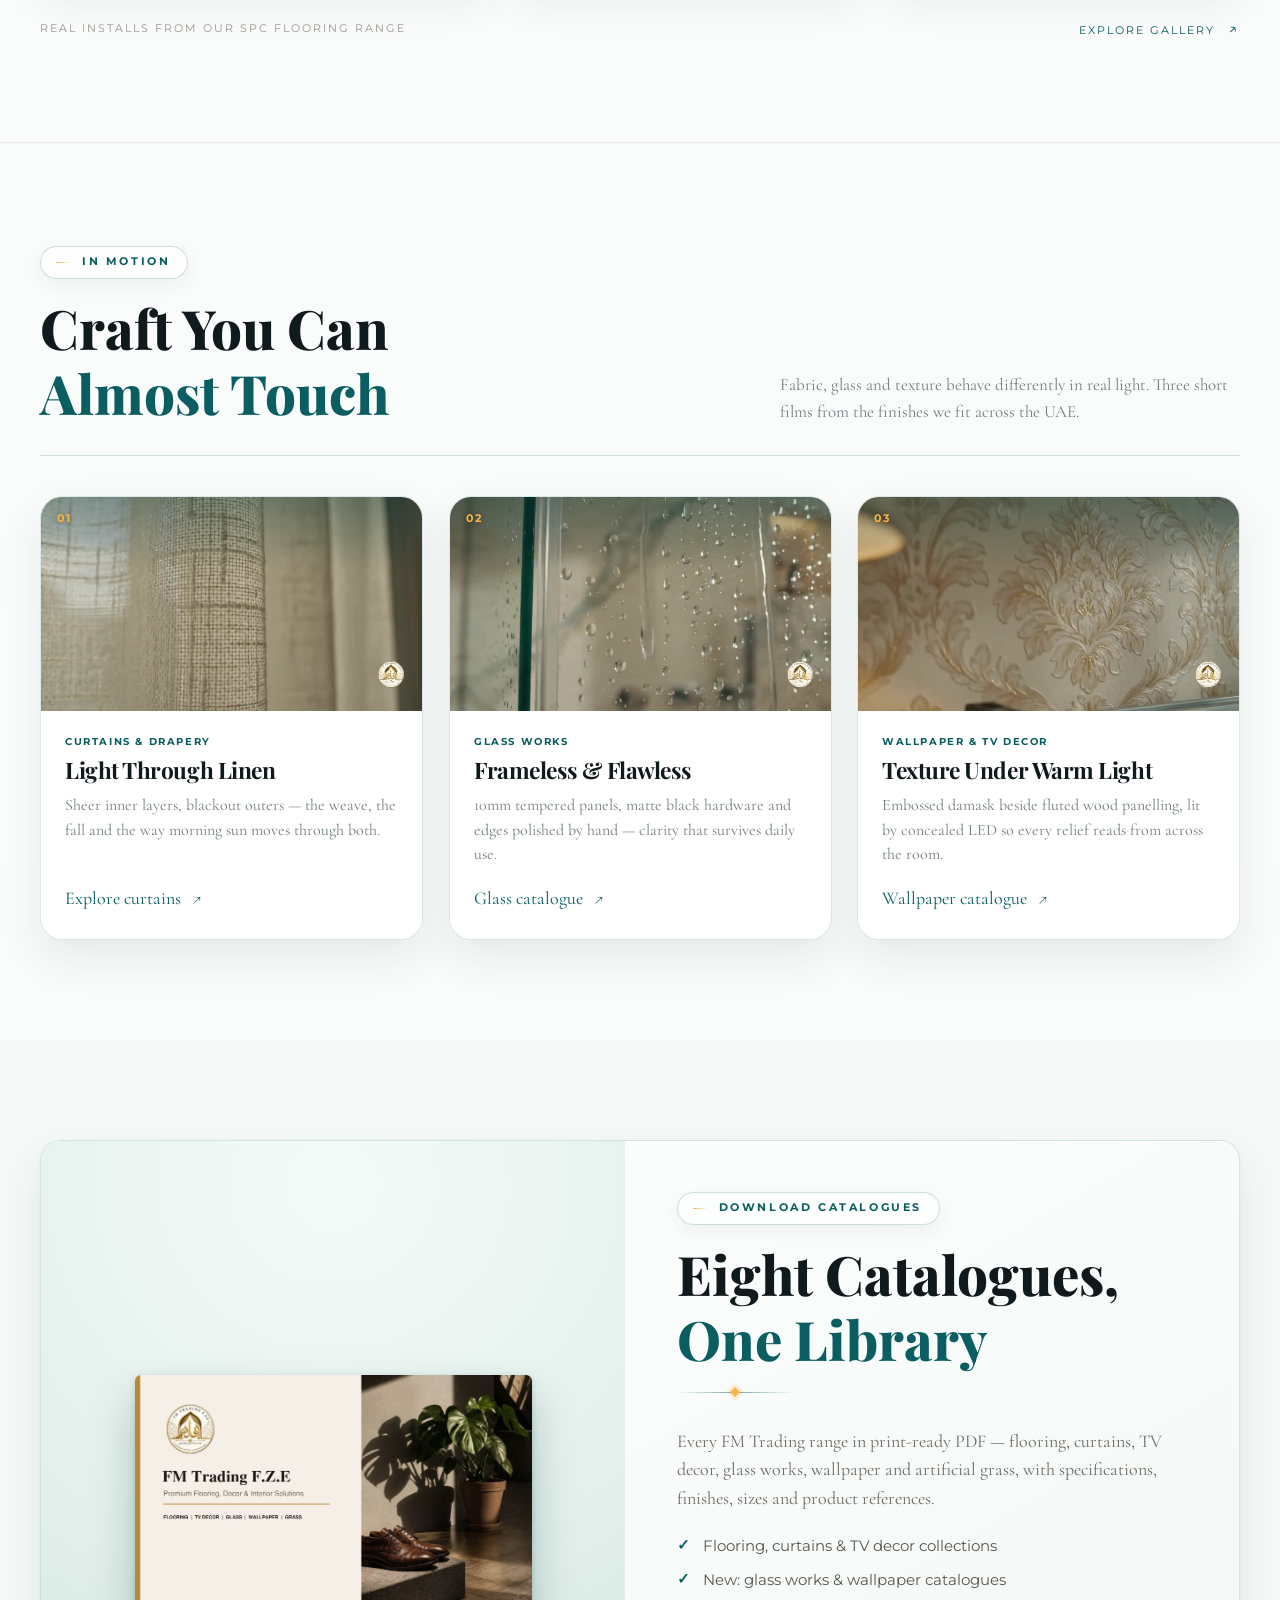
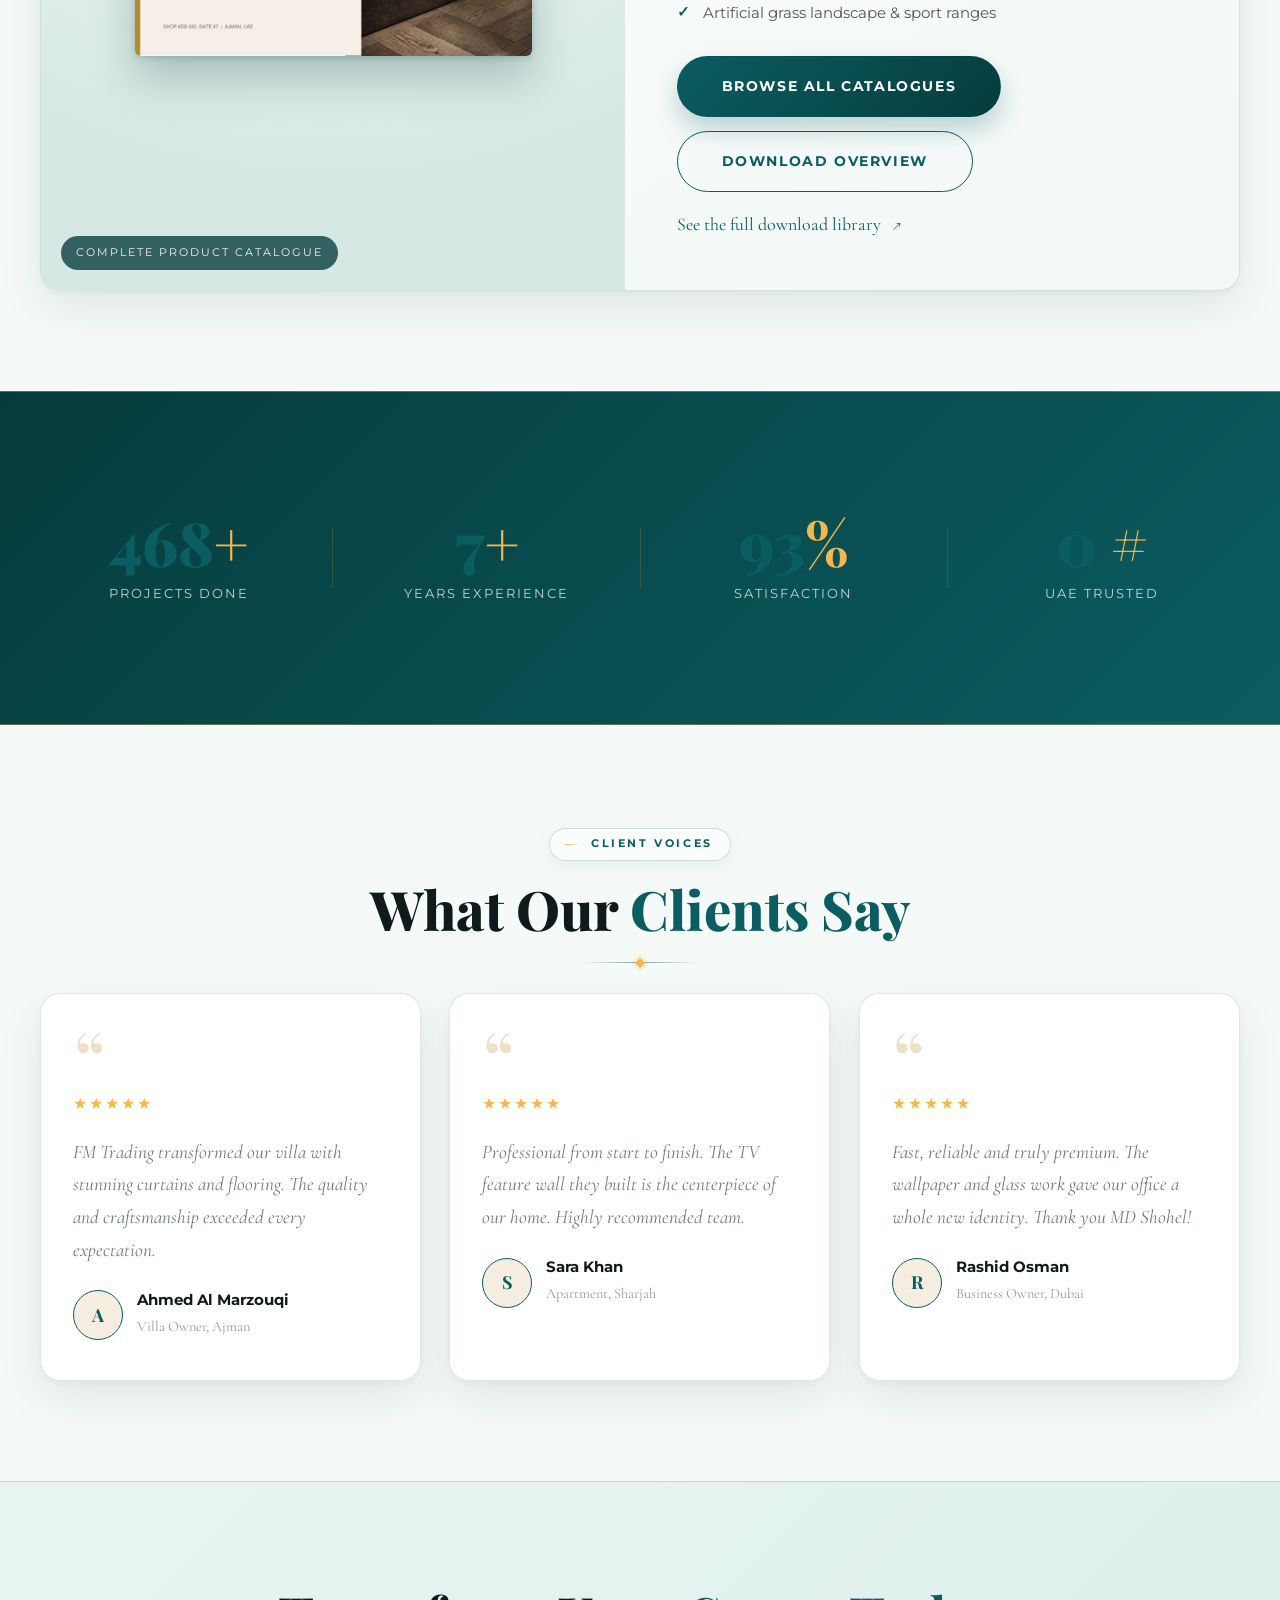
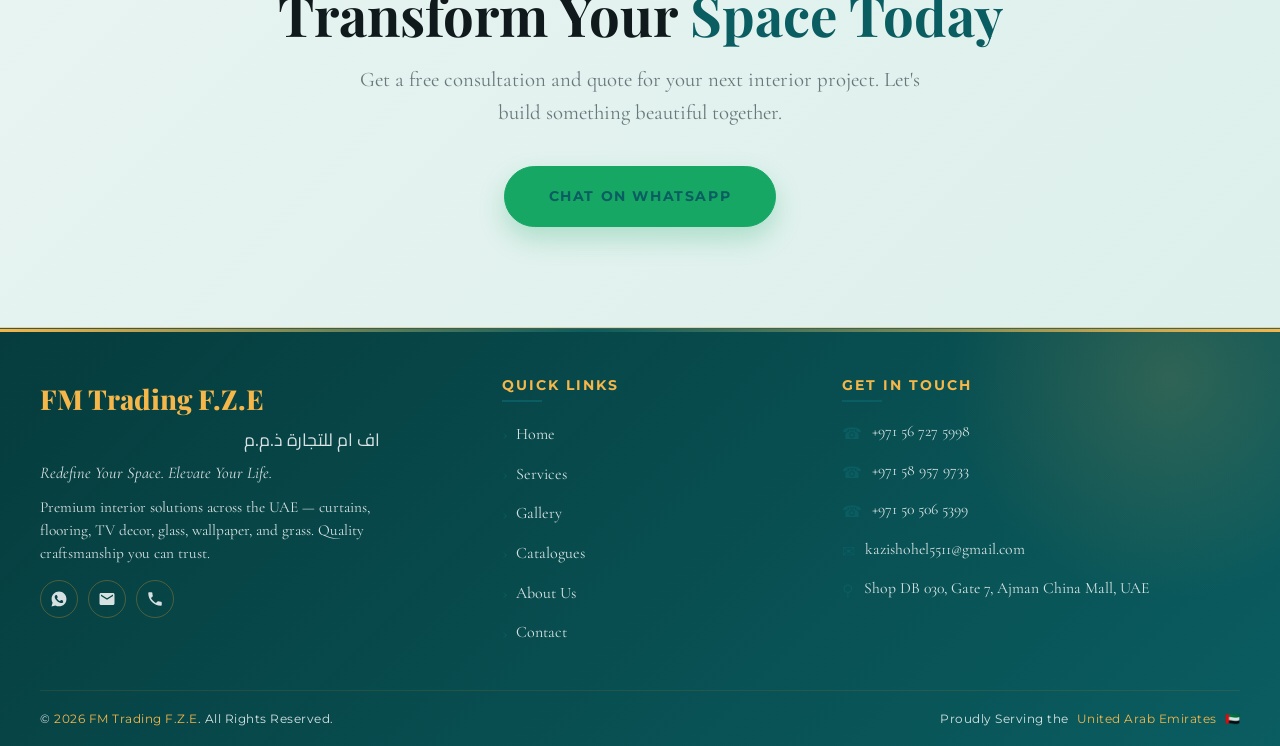
==== commit 8ad639a9: "Update website catalog, gallery, videos and design refinements" ====
--- a/index.html
+++ b/index.html
@@ -15,6 +15,7 @@
   <link rel="stylesheet" href="css/premium.css">
   <link rel="stylesheet" href="css/reference-theme.css">
   <link rel="stylesheet" href="css/responsive.css">
+  <link rel="stylesheet" href="css/refine.css">
 </head>
 <body class="home-page">
 
@@ -64,6 +65,12 @@
 
   <!-- ============ HERO ============ -->
   <header class="hero">
+    <div class="hero-media" aria-hidden="true">
+      <video class="js-autoplay" autoplay muted loop playsinline preload="metadata"
+             poster="assets/Video/hero-interior-loop.jpg">
+        <source src="assets/Video/hero-interior-loop.mp4" type="video/mp4">
+      </video>
+    </div>
     <span class="hero-aurora hero-aurora-1" aria-hidden="true"></span>
     <span class="hero-aurora hero-aurora-2" aria-hidden="true"></span>
     <div class="hero-overlay"></div>
@@ -255,29 +262,92 @@
     </div>
   </section>
 
+  <!-- ============ CRAFT IN MOTION ============ -->
+  <section class="section motion-section" id="in-motion">
+    <div class="container">
+      <div class="motion-head">
+        <div class="reveal">
+          <span class="section-label">In Motion</span>
+          <h2 class="section-title">Craft You Can <span>Almost Touch</span></h2>
+        </div>
+        <p class="reveal">Fabric, glass and texture behave differently in real light. Three short films from the finishes we fit across the UAE.</p>
+      </div>
+
+      <div class="motion-grid">
+        <article class="motion-card reveal reveal-delay-1">
+          <div class="motion-media">
+            <video class="js-autoplay" muted loop playsinline preload="none"
+                   poster="assets/Video/curtains-drapery.jpg" aria-label="Sheer linen drapery moving in daylight">
+              <source src="assets/Video/curtains-drapery.mp4" type="video/mp4">
+            </video>
+            <span class="motion-index">01</span>
+          </div>
+          <div class="motion-body">
+            <span class="motion-tag">Curtains &amp; Drapery</span>
+            <h3>Light Through Linen</h3>
+            <p>Sheer inner layers, blackout outers — the weave, the fall and the way morning sun moves through both.</p>
+            <a href="services.html" class="text-link">Explore curtains <span>↗</span></a>
+          </div>
+        </article>
+
+        <article class="motion-card reveal reveal-delay-2">
+          <div class="motion-media">
+            <video class="js-autoplay" muted loop playsinline preload="none"
+                   poster="assets/Video/glass-works.jpg" aria-label="Frameless glass shower enclosure in a marble bathroom">
+              <source src="assets/Video/glass-works.mp4" type="video/mp4">
+            </video>
+            <span class="motion-index">02</span>
+          </div>
+          <div class="motion-body">
+            <span class="motion-tag">Glass Works</span>
+            <h3>Frameless &amp; Flawless</h3>
+            <p>10mm tempered panels, matte black hardware and edges polished by hand — clarity that survives daily use.</p>
+            <a href="assets/Catalogue/FM_Trading_Glass_Works_Catalogue.pdf" target="_blank" rel="noopener" class="text-link">Glass catalogue <span>↗</span></a>
+          </div>
+        </article>
+
+        <article class="motion-card reveal reveal-delay-3">
+          <div class="motion-media">
+            <video class="js-autoplay" muted loop playsinline preload="none"
+                   poster="assets/Video/wallpaper-tv-wall.jpg" aria-label="Embossed damask wallpaper beside a fluted wood TV feature wall">
+              <source src="assets/Video/wallpaper-tv-wall.mp4" type="video/mp4">
+            </video>
+            <span class="motion-index">03</span>
+          </div>
+          <div class="motion-body">
+            <span class="motion-tag">Wallpaper &amp; TV Decor</span>
+            <h3>Texture Under Warm Light</h3>
+            <p>Embossed damask beside fluted wood panelling, lit by concealed LED so every relief reads from across the room.</p>
+            <a href="assets/Catalogue/FM_Trading_Wallpaper_Catalogue.pdf" target="_blank" rel="noopener" class="text-link">Wallpaper catalogue <span>↗</span></a>
+          </div>
+        </article>
+      </div>
+    </div>
+  </section>
+
   <!-- ============ CATALOGUE ============ -->
   <section class="section catalog-section" id="catalog">
     <div class="container">
       <div class="catalog-panel reveal">
         <div class="catalog-media">
-          <img src="assets/images/flooring/showcase-multicolor.jpg" alt="Premium flooring plank collection in a showroom setting" loading="lazy">
-          <span class="catalog-media-tag">Flooring Collection</span>
+          <img src="assets/images/catalog-thumbs/complete-product-catalogue-cover.jpg" alt="Cover of the FM Trading F.Z.E complete product catalogue" loading="lazy">
+          <span class="catalog-media-tag">Complete Product Catalogue</span>
         </div>
         <div class="catalog-body">
-          <span class="section-label">Download Catalogue</span>
-          <h2 class="section-title">Our Full <span>Flooring Range</span></h2>
+          <span class="section-label">Download Catalogues</span>
+          <h2 class="section-title">Eight Catalogues, <span>One Library</span></h2>
           <div class="divider"></div>
-          <p>Browse the complete flooring collection — parquet, laminate, vinyl and SPC finishes, water-resistant construction, and precise installation for residential and commercial spaces.</p>
+          <p>Every FM Trading range in print-ready PDF — flooring, curtains, TV decor, glass works, wallpaper and artificial grass, with specifications, finishes, sizes and product references.</p>
           <ul class="catalog-points">
-            <li>Parquet, laminate, vinyl &amp; SPC</li>
-            <li>Water-resistant &amp; scratch-proof</li>
-            <li>Professional on-site installation</li>
+            <li>Flooring, curtains &amp; TV decor collections</li>
+            <li>New: glass works &amp; wallpaper catalogues</li>
+            <li>Artificial grass landscape &amp; sport ranges</li>
           </ul>
           <div class="catalog-actions">
-            <a href="assets/Catalogue/FM_Trading_Flooring_Catalogue_.pdf" target="_blank" rel="noopener" class="btn btn-solid btn-lg">View Catalogue</a>
-            <a href="assets/Catalogue/FM_Trading_Flooring_Catalogue_.pdf" download="FM-Trading-Flooring-Catalogue.pdf" class="btn btn-lg">Download PDF</a>
-          </div>
-          <a href="catalog.html" class="text-link" style="margin-top:18px;">View all catalogues <span>↗</span></a>
+            <a href="catalog.html" class="btn btn-solid btn-lg">Browse All Catalogues</a>
+            <a href="assets/Catalogue/FM_Trading_Premium_item_Catalogue.pdf" download="FM-Trading-Complete-Product-Catalogue.pdf" class="btn btn-lg">Download Overview</a>
+          </div>
+          <a href="catalog.html" class="text-link" style="margin-top:18px;">See the full download library <span>↗</span></a>
         </div>
       </div>
     </div>
@@ -434,6 +504,7 @@
   <script src="js/navbar.js"></script>
   <script src="js/animations.js"></script>
   <script src="js/home.js"></script>
+  <script src="js/video.js"></script>
   <script src="js/premium.js"></script>
 </body>
 </html>
--- a/css/refine.css
+++ b/css/refine.css
@@ -0,0 +1,496 @@
+/* ============================================================
+   REFINE.CSS — site-wide premium polish
+   Loaded last. Purely decorative: type, surfaces, depth, motion.
+   ============================================================ */
+
+/* ---------- 1. SECTION EYEBROW ---------- */
+.section-label {
+  display: inline-flex;
+  align-items: center;
+  gap: 11px;
+  padding: 7px 17px 7px 15px;
+  border: 1px solid rgba(10, 93, 97, .20);
+  border-radius: 999px;
+  background: rgba(255, 255, 255, .58);
+  font-size: .66rem;
+  font-weight: 700;
+  letter-spacing: 2.6px;
+  color: #0A5D61;
+  box-shadow: 0 6px 18px rgba(12, 52, 55, .06);
+}
+
+.section-label::before {
+  content: '';
+  width: 15px;
+  height: 1.5px;
+  border-radius: 2px;
+  background: linear-gradient(90deg, #F5B64A, rgba(245, 182, 74, 0));
+}
+
+/* ---------- 2. HEADINGS ---------- */
+.section-title,
+.page-hero h1 {
+  letter-spacing: -.028em;
+  text-wrap: balance;
+}
+
+/* ---------- 3. DIVIDER ---------- */
+.divider {
+  position: relative;
+  width: 116px;
+  height: 1px;
+  border-radius: 0;
+  background: linear-gradient(90deg, rgba(10, 93, 97, 0), rgba(10, 93, 97, .55), rgba(10, 93, 97, 0));
+}
+
+.divider::after {
+  content: '';
+  position: absolute;
+  left: 50%;
+  top: 50%;
+  width: 7px;
+  height: 7px;
+  transform: translate(-50%, -50%) rotate(45deg);
+  background: #F5B64A;
+  box-shadow: 0 0 0 3px rgba(245, 182, 74, .18);
+}
+
+.divider-left { background: linear-gradient(90deg, rgba(10, 93, 97, .55), rgba(10, 93, 97, 0)); }
+.divider-left::after { left: 6px; }
+
+/* ---------- 4. SURFACES ---------- */
+.card,
+.service-card,
+.service-full-card,
+.why-card,
+.value-card,
+.testimonial-card,
+.project-card,
+.founder-card,
+.contact-form-wrap,
+.address-block,
+.hours-table,
+.catalog-panel {
+  border-radius: 20px !important;
+  box-shadow:
+    inset 0 1px 0 rgba(255, 255, 255, .9),
+    0 2px 6px rgba(12, 52, 55, .04),
+    0 18px 44px rgba(12, 52, 55, .09) !important;
+  transition: transform .5s cubic-bezier(.2, .8, .2, 1),
+              box-shadow .5s ease,
+              border-color .5s ease,
+              background-color .5s ease;
+}
+
+.card:hover,
+.service-card:hover,
+.service-full-card:hover,
+.why-card:hover,
+.value-card:hover,
+.testimonial-card:hover,
+.project-card:hover,
+.founder-card:hover,
+.catalog-panel:hover {
+  box-shadow:
+    inset 0 1px 0 rgba(255, 255, 255, .95),
+    0 32px 64px rgba(6, 60, 61, .17) !important;
+}
+
+/* service tiles: bigger, ringed media */
+.service-full-icon {
+  width: 104px !important;
+  height: 104px !important;
+  border-radius: 20px !important;
+  box-shadow: 0 12px 26px rgba(6, 60, 61, .16);
+}
+
+.service-full-icon-img img { border-radius: 20px; }
+
+.service-full-card:hover .service-full-icon { transform: translateY(-6px) scale(1.04); }
+
+/* ---------- HERO BACKGROUND FILM ---------- */
+.home-page .hero { position: relative; overflow: hidden; }
+
+.hero-media {
+  position: absolute;
+  inset: 0;
+  z-index: 0;
+  overflow: hidden;
+  background: #E4EFEC;
+}
+
+.hero-media video {
+  width: 100%;
+  height: 100%;
+  object-fit: cover;
+  display: block;
+  transform: scale(1.03);   /* hides any edge wobble in the encode */
+}
+
+/* scrim: solid enough on the left for the ink headline, clear on the right */
+.hero-media::after {
+  content: '';
+  position: absolute;
+  inset: 0;
+  background:
+    linear-gradient(90deg,
+      #F7FCFA 0%,
+      rgba(247, 252, 250, .97) 26%,
+      rgba(247, 252, 250, .80) 42%,
+      rgba(247, 252, 250, .22) 58%,
+      rgba(6, 60, 61, .10) 78%,
+      rgba(6, 60, 61, .30) 100%),
+    linear-gradient(180deg, rgba(247, 252, 250, .62) 0%, transparent 24%);
+}
+
+.home-page .hero-content,
+.home-page .scroll-arrow { position: relative; z-index: 3; }
+
+@media (max-width: 768px) {
+  /* stacked hero: text sits over the film, so the scrim goes vertical */
+  .hero-media::after {
+    background: linear-gradient(180deg,
+      rgba(247, 252, 250, .95) 0%,
+      rgba(247, 252, 250, .90) 46%,
+      rgba(247, 252, 250, .62) 78%,
+      rgba(6, 60, 61, .22) 100%);
+  }
+}
+
+/* ---------- CRAFT IN MOTION ---------- */
+.motion-section { background: rgba(255, 255, 255, .46); }
+
+.motion-head {
+  display: grid;
+  grid-template-columns: 1.15fr .85fr;
+  align-items: end;
+  gap: 44px;
+  padding-bottom: 30px;
+  margin-bottom: 40px;
+  border-bottom: 1px solid rgba(10, 93, 97, .18);
+}
+
+.motion-head .section-title { margin-bottom: 0; }
+
+.motion-head p {
+  max-width: 460px;
+  margin: 0 0 0 auto;
+  color: rgba(69, 86, 90, .76);
+  font-size: 1.06rem;
+  line-height: 1.6;
+}
+
+.motion-grid {
+  display: grid;
+  grid-template-columns: repeat(3, 1fr);
+  gap: 26px;
+}
+
+.motion-card {
+  display: flex;
+  flex-direction: column;
+  background: #fff;
+  border: 1px solid rgba(10, 93, 97, .14);
+  border-radius: 22px;
+  overflow: hidden;
+  box-shadow: inset 0 1px 0 rgba(255, 255, 255, .9), 0 18px 44px rgba(12, 52, 55, .09);
+  transition: transform .5s cubic-bezier(.2, .8, .2, 1), box-shadow .5s ease, border-color .5s ease;
+}
+
+.motion-card:hover {
+  transform: translateY(-9px);
+  border-color: rgba(10, 93, 97, .3);
+  box-shadow: 0 34px 66px rgba(6, 60, 61, .18);
+}
+
+.motion-media {
+  position: relative;
+  /* 16:9 matches the source, so nothing is cropped off the sides — including
+     the FM watermark burnt into the bottom-right of each film */
+  aspect-ratio: 16 / 9;
+  overflow: hidden;
+  background: #DCEAE6;
+}
+
+.motion-media video {
+  width: 100%;
+  height: 100%;
+  object-fit: cover;
+  display: block;
+  transition: transform .8s cubic-bezier(.2, .8, .2, 1);
+}
+
+.motion-card:hover .motion-media video { transform: scale(1.04); }
+
+.motion-media::after {   /* keeps the index chip legible on bright frames */
+  content: '';
+  position: absolute;
+  inset: 0;
+  pointer-events: none;
+  background: linear-gradient(180deg, rgba(6, 60, 61, .30) 0%, transparent 34%);
+}
+
+.motion-index {
+  position: absolute;
+  top: 14px;
+  left: 16px;
+  z-index: 2;
+  font: 700 .7rem var(--font-ui);
+  letter-spacing: 2px;
+  color: #F5B64A;
+  text-shadow: 0 1px 6px rgba(0, 0, 0, .45);
+}
+
+.motion-body { padding: 24px 24px 26px; display: flex; flex-direction: column; flex: 1; }
+
+.motion-tag {
+  font: 700 .62rem var(--font-ui);
+  letter-spacing: 1.6px;
+  text-transform: uppercase;
+  color: #0A5D61;
+}
+
+.motion-body h3 {
+  margin: 9px 0 10px;
+  font-family: var(--font-display);
+  font-size: 1.42rem;
+  line-height: 1.2;
+  letter-spacing: -.02em;
+  color: #101A1C;
+}
+
+.motion-body p {
+  margin-bottom: 18px;
+  color: rgba(69, 86, 90, .76);
+  font-size: 1rem;
+  line-height: 1.52;
+}
+
+.motion-body .text-link { margin-top: auto; align-self: flex-start; }
+
+@media (max-width: 960px) {
+  .motion-head { grid-template-columns: 1fr; gap: 18px; }
+  .motion-head p { margin-left: 0; }
+  .motion-grid { grid-template-columns: 1fr 1fr; }
+  .motion-grid .motion-card:last-child { grid-column: 1 / -1; }
+}
+
+@media (max-width: 620px) {
+  .motion-grid { grid-template-columns: 1fr; gap: 20px; }
+  .motion-body { padding: 20px 20px 22px; }
+}
+
+/* about: portrait story image */
+.story-image img {
+  aspect-ratio: 4 / 5;
+  object-fit: cover;
+  border-radius: 22px;
+  border-color: rgba(10, 93, 97, .16) !important;
+  box-shadow: 0 26px 58px rgba(6, 60, 61, .18);
+}
+
+.story-image .gold-box { border-radius: 16px; }
+
+/* home catalogue panel: show the real cover on a lit stage, not a crop */
+.catalog-panel {
+  border-color: rgba(10, 93, 97, .16) !important;
+  background: linear-gradient(150deg, #FFFFFF, #F1F8F6) !important;
+}
+
+.catalog-panel .catalog-media {
+  background:
+    radial-gradient(110% 80% at 50% 6%, #F4FBF9, #E2EFEB 70%, #D6E8E3 100%);
+}
+
+.catalog-panel .catalog-media img {
+  inset: 0;
+  margin: auto;
+  width: auto;
+  height: auto;
+  max-width: 68%;
+  max-height: 74%;
+  object-fit: contain;
+  border-radius: 6px;
+  box-shadow: 0 22px 44px rgba(6, 60, 61, .26), 0 2px 6px rgba(6, 60, 61, .18);
+}
+
+.catalog-panel .catalog-media-tag {
+  background: rgba(6, 60, 61, .78);
+  color: #F7F2E9;
+}
+
+/* service card footer: quote button + catalogue shortcut */
+.service-cta {
+  display: flex;
+  flex-wrap: wrap;
+  align-items: center;
+  gap: 14px 22px;
+  position: relative;
+  z-index: 2;
+}
+
+.service-cat-link {
+  display: inline-flex;
+  align-items: center;
+  gap: 7px;
+  font-family: var(--font-ui);
+  font-size: .72rem;
+  font-weight: 700;
+  letter-spacing: 1.4px;
+  text-transform: uppercase;
+  color: #0A5D61;
+  border-bottom: 1px solid rgba(10, 93, 97, .3);
+  padding-bottom: 3px;
+  transition: var(--transition);
+}
+
+.service-cat-link span { color: #F5B64A; font-size: .95rem; transition: transform .3s ease; }
+.service-cat-link:hover { border-bottom-color: #F5B64A; }
+.service-cat-link:hover span { transform: translate(3px, -3px); }
+
+/* ---------- 5. BUTTONS ---------- */
+.btn {
+  border-width: 1.5px;
+  font-weight: 700;
+  letter-spacing: 1.6px;
+  isolation: isolate;
+}
+
+.btn::before {
+  content: '';
+  position: absolute;
+  inset: 0;
+  z-index: -1;
+  transform: translateX(-105%) skewX(-18deg);
+  background: linear-gradient(90deg, transparent, rgba(255, 255, 255, .34), transparent);
+  transition: transform .65s cubic-bezier(.2, .8, .2, 1);
+}
+
+.btn:hover::before { transform: translateX(105%) skewX(-18deg); }
+
+.btn-solid {
+  background: linear-gradient(135deg, #0A5D61, #063C3D) !important;
+  border-color: transparent;
+  color: #fff !important;
+  box-shadow: 0 12px 26px rgba(10, 93, 97, .26);
+}
+
+.btn-solid:hover {
+  background: linear-gradient(135deg, #0C6E72, #07484A) !important;
+  transform: translateY(-2px);
+  box-shadow: 0 20px 38px rgba(10, 93, 97, .32);
+}
+
+.btn-wa { box-shadow: 0 12px 26px rgba(22, 167, 101, .26); }
+.btn-wa:hover { transform: translateY(-2px); }
+
+/* ---------- 6. NAVBAR ---------- */
+#navbar:not(.scrolled) {
+  backdrop-filter: blur(6px);
+}
+
+#navbar.scrolled {
+  backdrop-filter: blur(16px) saturate(1.35);
+}
+
+.nav-links a::after {
+  height: 2px;
+  border-radius: 2px;
+  background: linear-gradient(90deg, #0A5D61, #F5B64A) !important;
+}
+
+.nav-logo .logo-mark-img {
+  filter: drop-shadow(0 4px 10px rgba(6, 60, 61, .22));
+}
+
+/* ---------- 7. FOOTER ---------- */
+.footer {
+  position: relative;
+  overflow: hidden;
+}
+
+.footer::before {
+  content: '';
+  position: absolute;
+  top: 0;
+  left: 0;
+  right: 0;
+  height: 3px;
+  background: linear-gradient(90deg, #F5B64A, #0A5D61 46%, #F5B64A);
+}
+
+.footer::after {   /* soft brass glow, keeps the block from reading flat */
+  content: '';
+  position: absolute;
+  top: -180px;
+  right: -120px;
+  width: 460px;
+  height: 460px;
+  border-radius: 50%;
+  background: radial-gradient(circle, rgba(245, 182, 74, .16), transparent 68%);
+  pointer-events: none;
+}
+
+.footer .container { position: relative; z-index: 1; }
+
+.footer-socials a {
+  border-radius: 50%;
+  transition: var(--transition);
+}
+
+.footer-socials a:hover {
+  transform: translateY(-3px);
+  background: #F5B64A !important;
+}
+
+/* ---------- 8. MEDIA ---------- */
+.service-card img,
+.project-card img,
+.catalog-media img,
+.masonry-item img {
+  transition: transform .7s cubic-bezier(.2, .8, .2, 1), filter .7s ease;
+}
+
+.masonry-item { border-radius: 18px; overflow: hidden; }
+
+/* ---------- 9. FLOATING CONTROLS ---------- */
+.float-wa { box-shadow: 0 14px 34px rgba(22, 167, 101, .42); }
+
+.scroll-top {
+  background: rgba(255, 255, 255, .92);
+  border-color: rgba(10, 93, 97, .32);
+  color: #0A5D61;
+  box-shadow: 0 12px 28px rgba(12, 52, 55, .16);
+  backdrop-filter: blur(8px);
+}
+
+.scroll-top:hover { background: #0A5D61; color: #fff; }
+
+/* ---------- 10. FOCUS VISIBILITY ---------- */
+a:focus-visible,
+button:focus-visible,
+input:focus-visible,
+textarea:focus-visible,
+select:focus-visible {
+  outline: 2px solid #F5B64A;
+  outline-offset: 3px;
+}
+
+/* ---------- 11. MOTION SAFETY ---------- */
+@media (prefers-reduced-motion: reduce) {
+  .btn::before { display: none; }
+  .card,
+  .service-card,
+  .service-full-card,
+  .why-card,
+  .value-card,
+  .testimonial-card,
+  .project-card,
+  .founder-card { transition: none; }
+}
+
+@media (max-width: 640px) {
+  .section-label { letter-spacing: 2px; padding: 6px 14px; }
+  .service-full-icon { width: 84px !important; height: 84px !important; }
+  .footer::after { display: none; }
+}
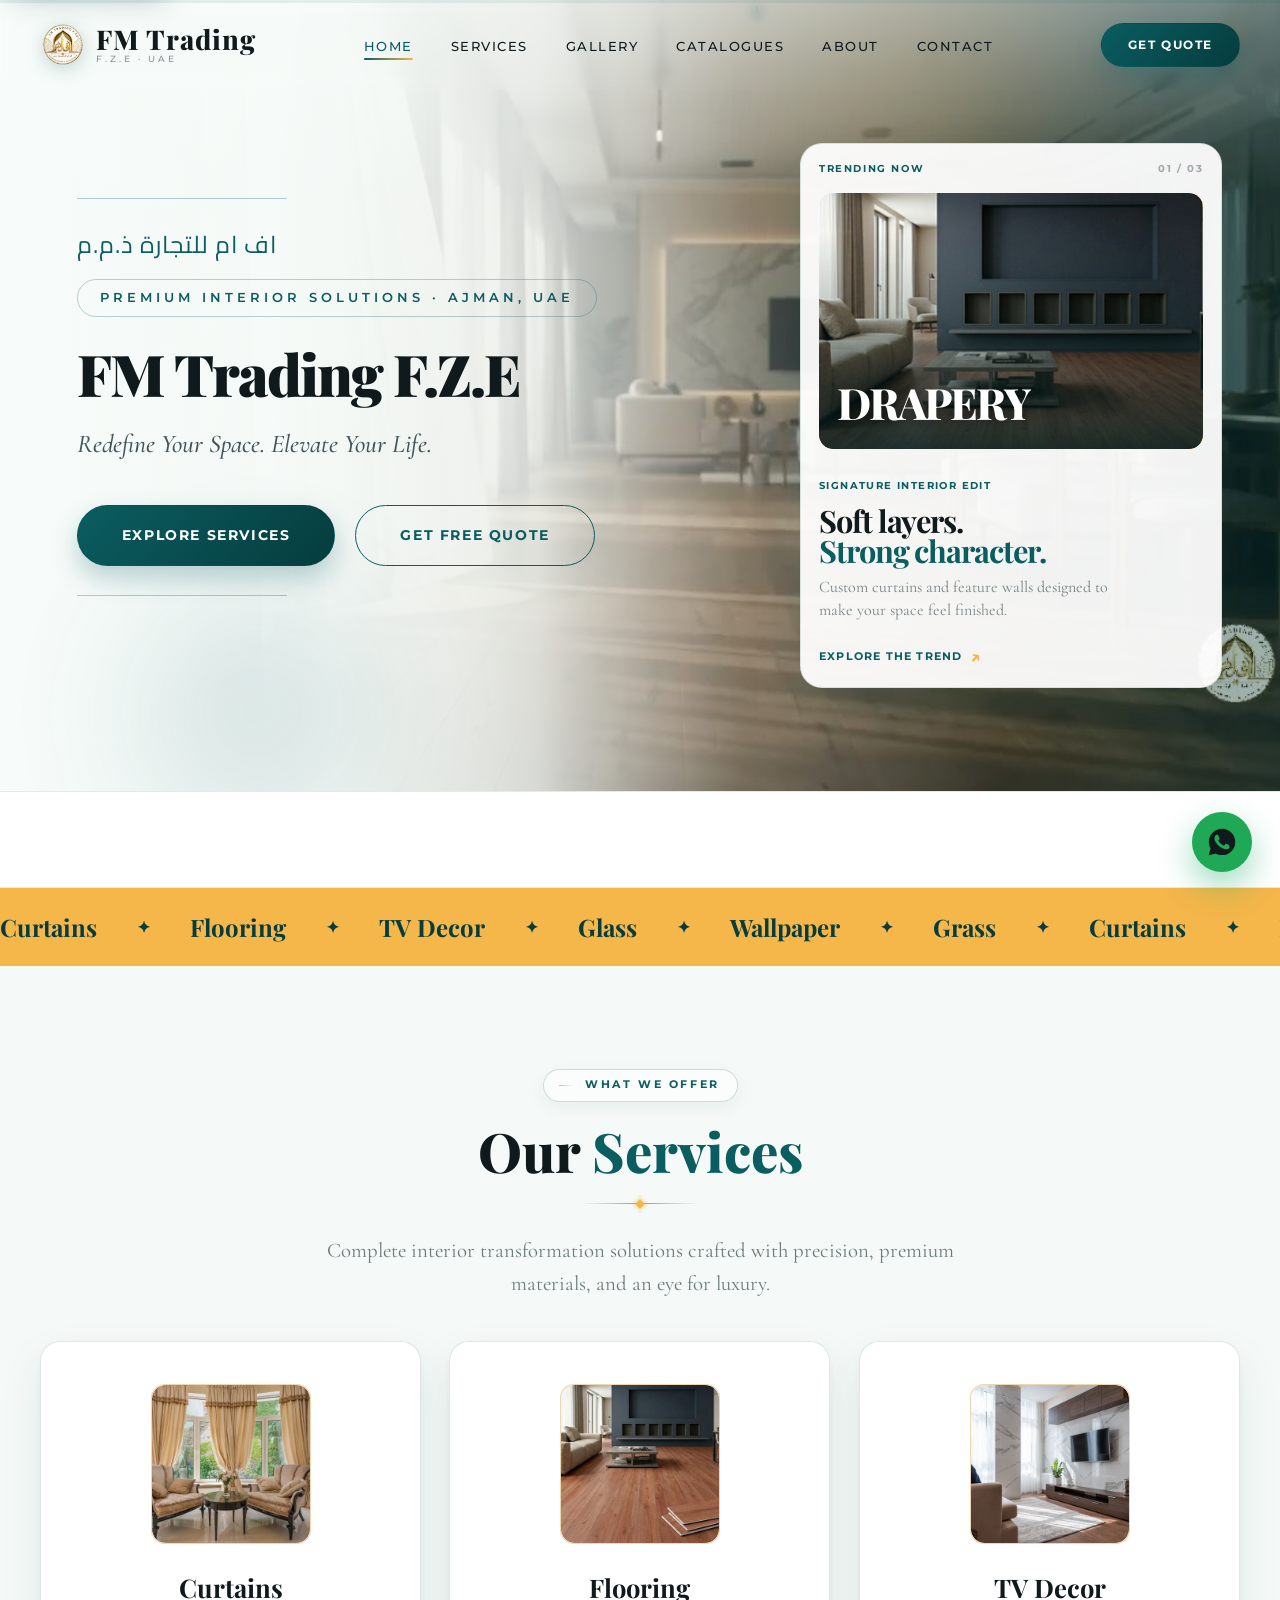
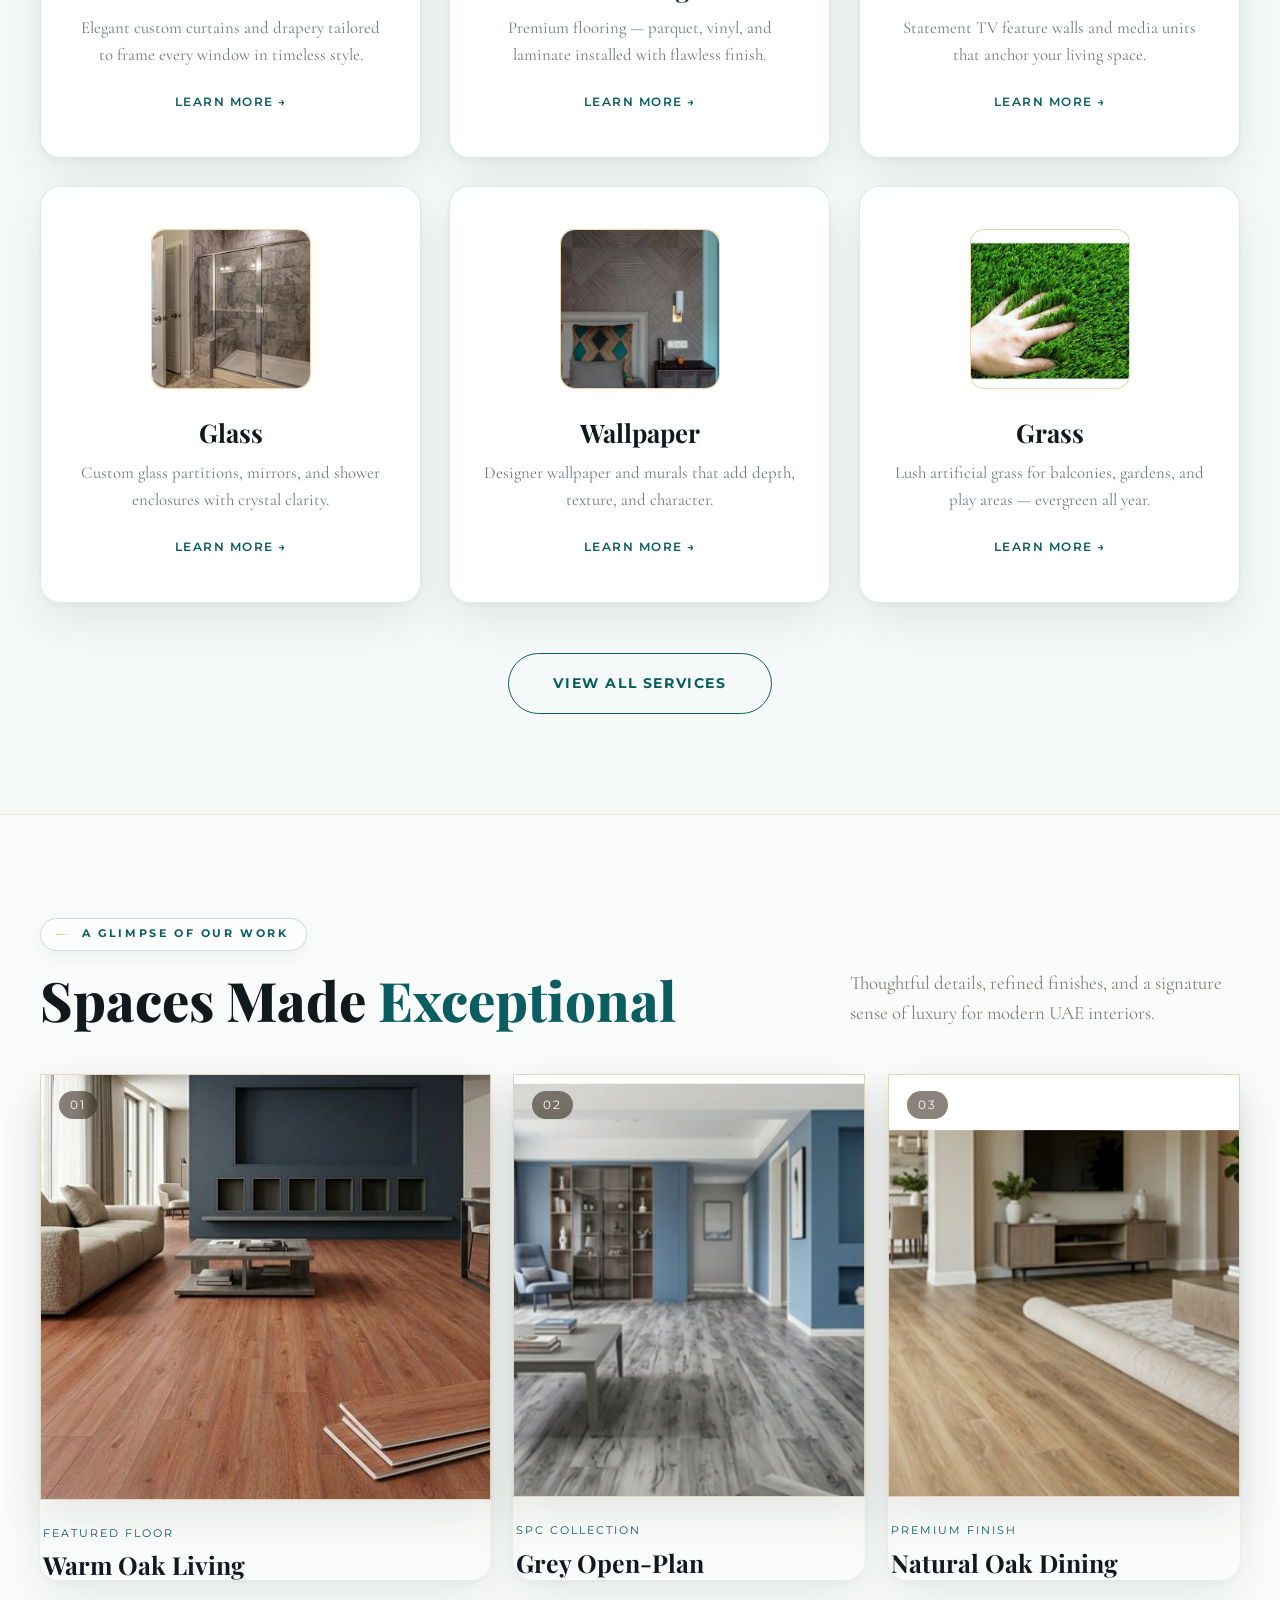
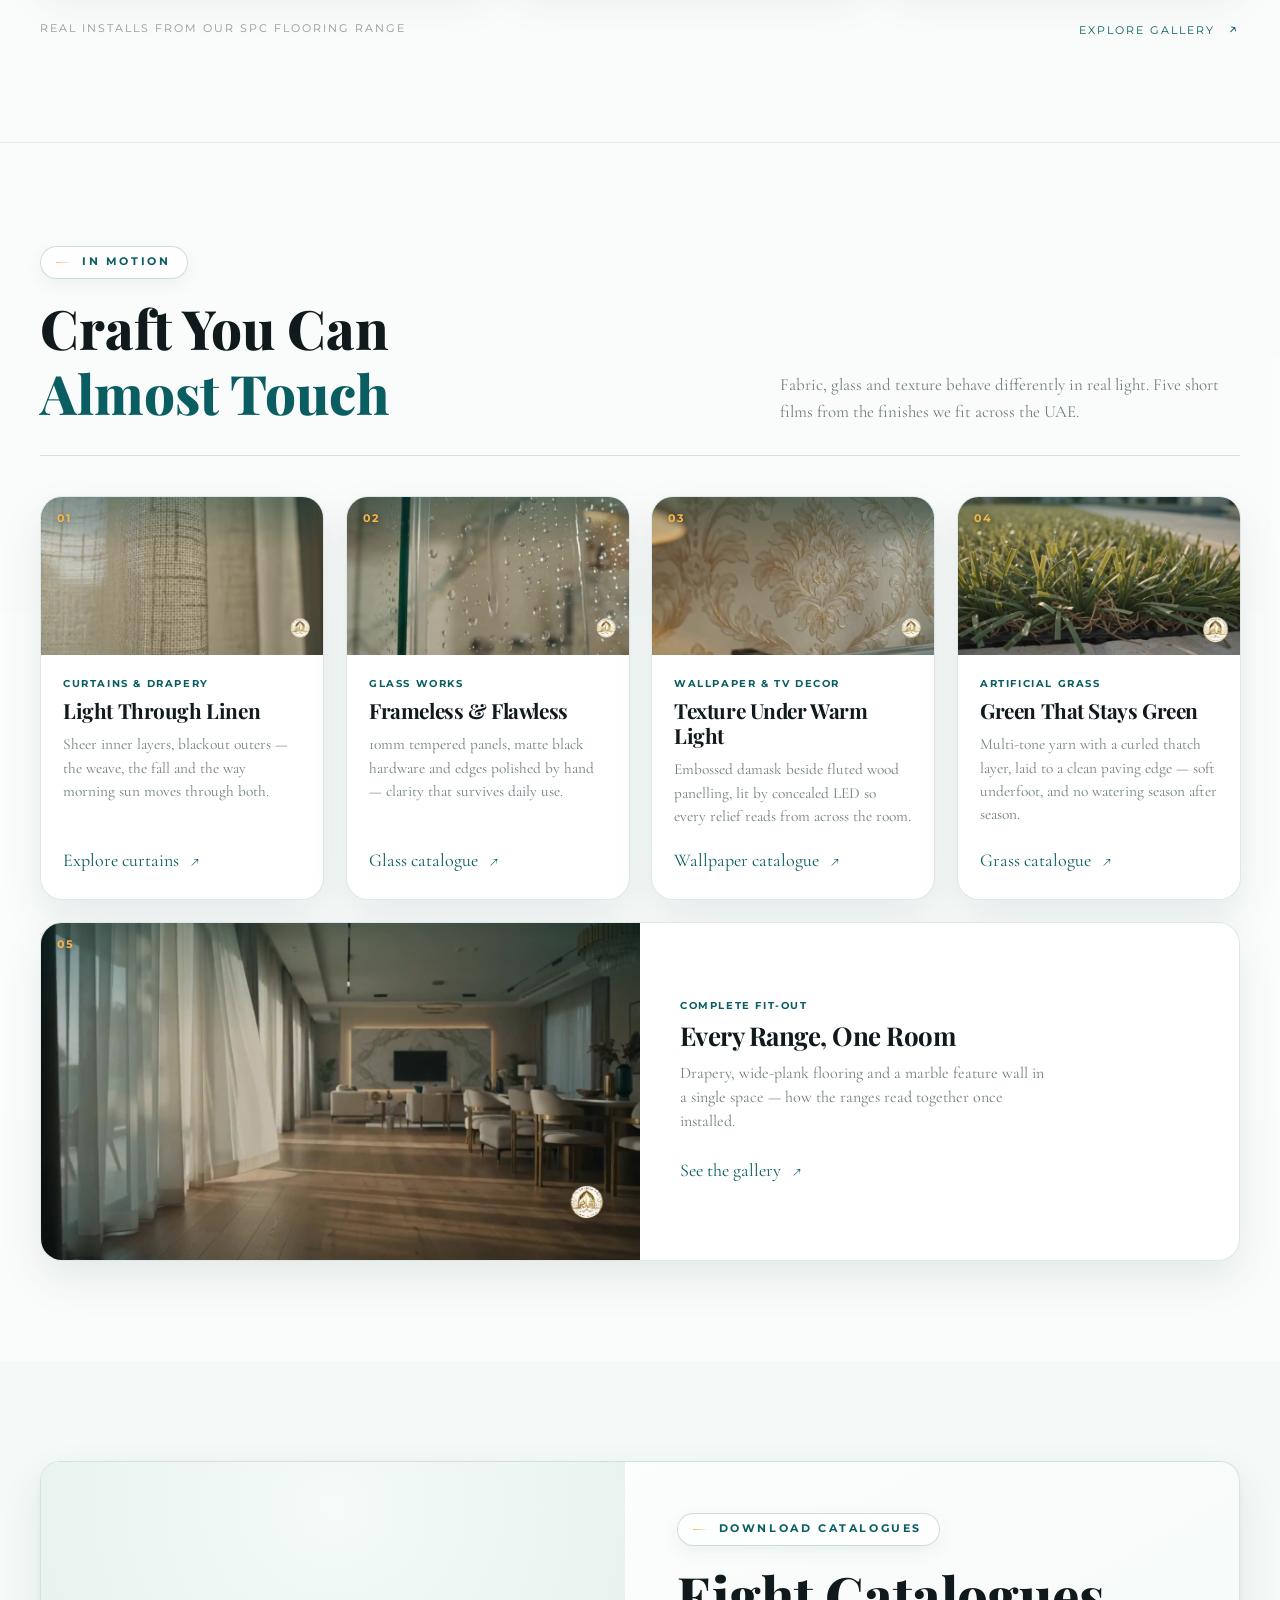
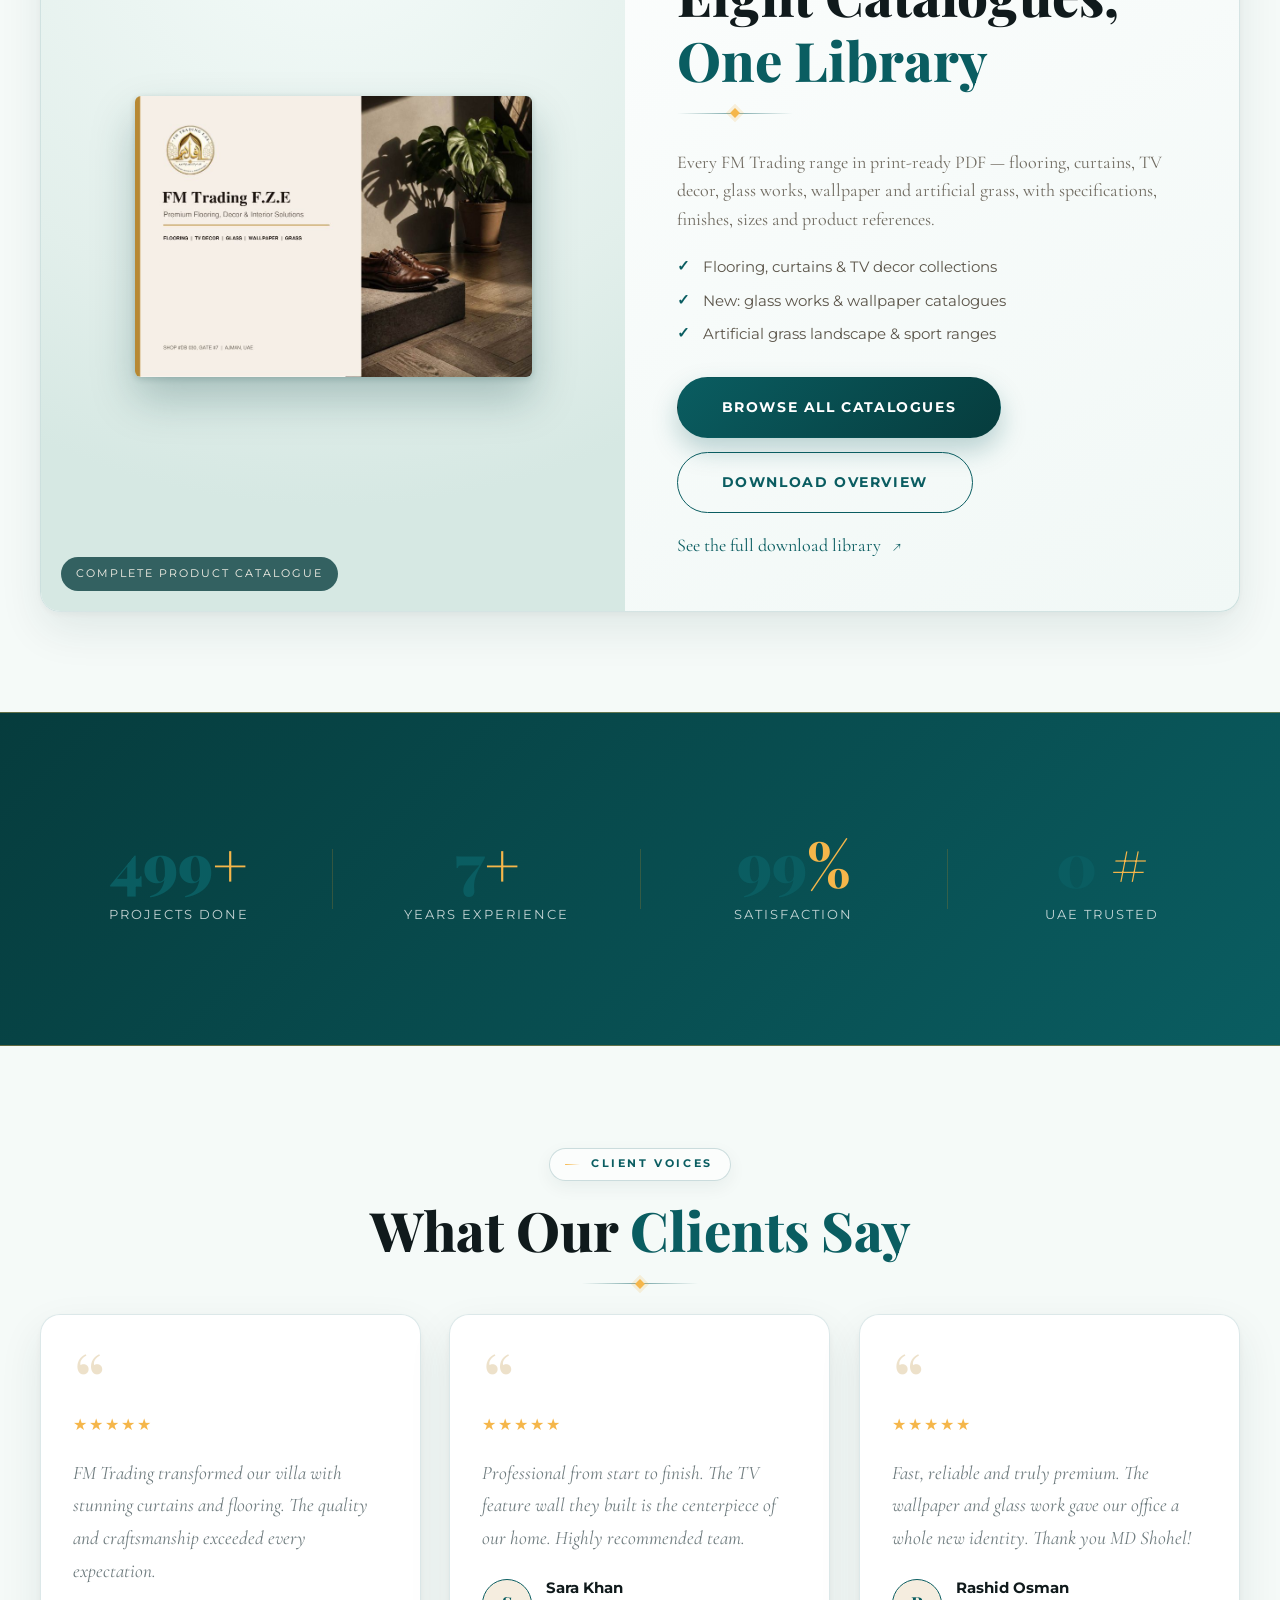
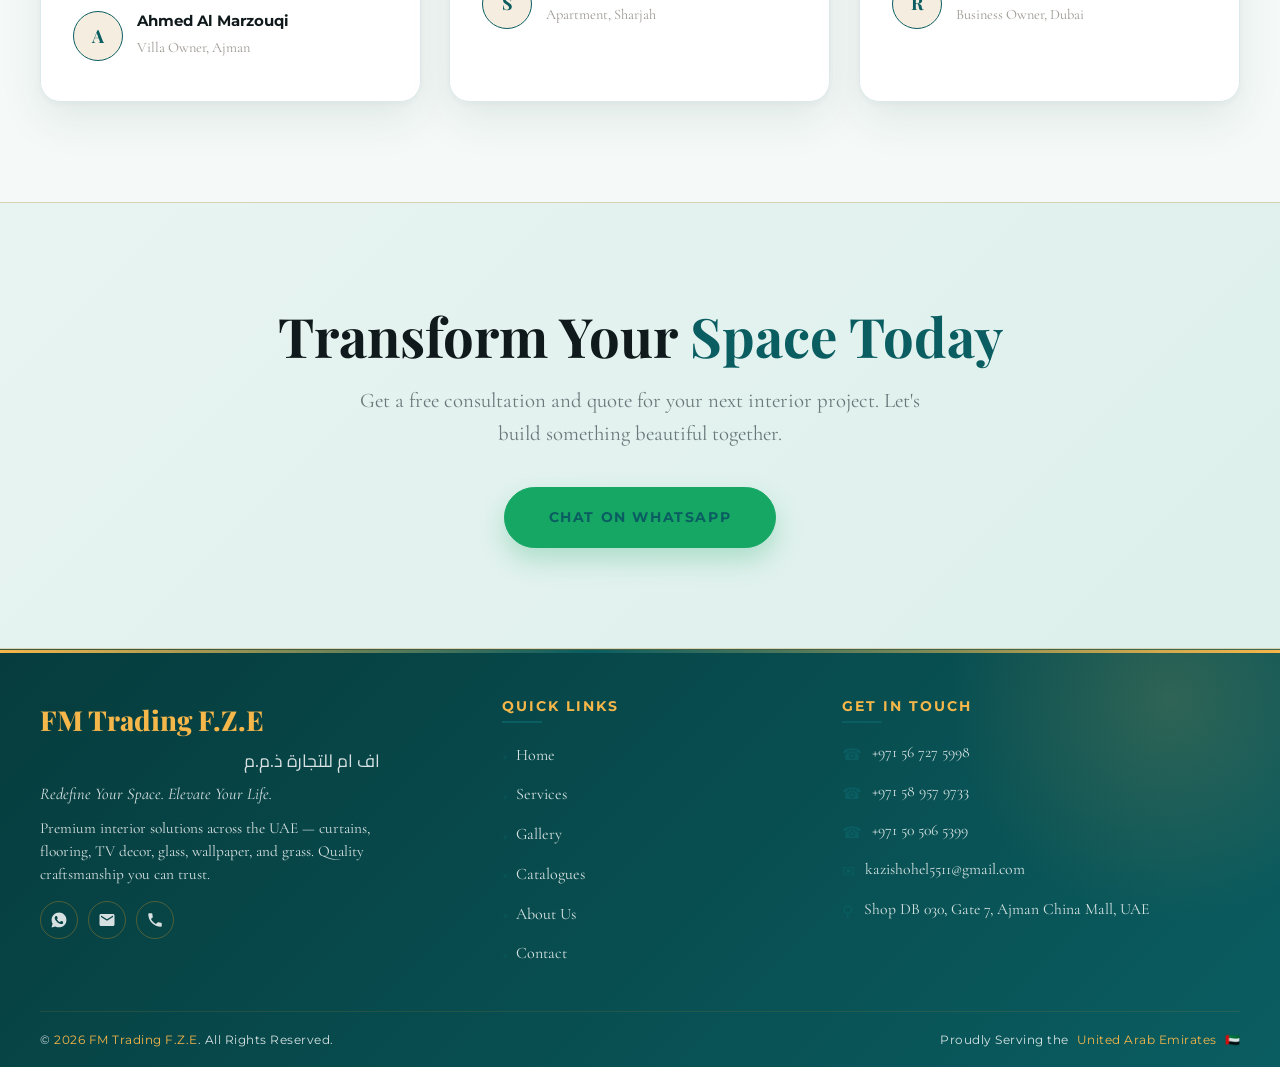
==== commit d29b28b7: "Update gallery, website content and media assets" ====
--- a/index.html
+++ b/index.html
@@ -5,6 +5,23 @@
   <meta name="viewport" content="width=device-width, initial-scale=1.0">
   <meta name="description" content="FM Trading F.Z.E — Curtains, Flooring, TV Decor, Glass, Wallpaper & Grass in Ajman, UAE. Redefine Your Space. Elevate Your Life.">
   <title>FM Trading F.Z.E | Redefine Your Space. Elevate Your Life.</title>
+
+  <link rel="canonical" href="https://omaar-x.github.io/FMZ-Trading-Website-Main/">
+  <meta name="theme-color" content="#0A5D61">
+  <meta name="robots" content="index, follow">
+
+  <!-- Link previews (WhatsApp, Facebook, X) -->
+  <meta property="og:type" content="website">
+  <meta property="og:site_name" content="FM Trading F.Z.E">
+  <meta property="og:locale" content="en_AE">
+  <meta property="og:url" content="https://omaar-x.github.io/FMZ-Trading-Website-Main/">
+  <meta property="og:title" content="FM Trading F.Z.E | Redefine Your Space. Elevate Your Life.">
+  <meta property="og:description" content="FM Trading F.Z.E — Curtains, Flooring, TV Decor, Glass, Wallpaper & Grass in Ajman, UAE. Redefine Your Space. Elevate Your Life.">
+  <meta property="og:image" content="https://omaar-x.github.io/FMZ-Trading-Website-Main/assets/Video/hero-interior-loop.jpg">
+  <meta property="og:image:width" content="1280">
+  <meta property="og:image:height" content="720">
+  <meta property="og:image:alt" content="A finished FM Trading interior — sheer drapery, wide-plank flooring and a marble TV feature wall">
+  <meta name="twitter:card" content="summary_large_image">
 
   <link rel="icon" type="image/svg+xml" href="assets/icons/favicon.svg">
   <link rel="stylesheet" href="css/global.css">
@@ -16,8 +33,41 @@
   <link rel="stylesheet" href="css/reference-theme.css">
   <link rel="stylesheet" href="css/responsive.css">
   <link rel="stylesheet" href="css/refine.css">
+
+  <script type="application/ld+json">
+  {
+    "@context": "https://schema.org",
+    "@type": "HomeAndConstructionBusiness",
+    "name": "FM Trading F.Z.E",
+    "alternateName": "اف ام للتجارة ذ.م.م",
+    "description": "Premium interior solutions across the UAE — curtains, flooring, TV decor, glass works, wallpaper and artificial grass.",
+    "slogan": "Redefine Your Space. Elevate Your Life.",
+    "url": "https://omaar-x.github.io/FMZ-Trading-Website-Main/",
+    "image": "https://omaar-x.github.io/FMZ-Trading-Website-Main/assets/Video/hero-interior-loop.jpg",
+    "telephone": "+971567275998",
+    "email": "kazishohel5511@gmail.com",
+    "address": {
+      "@type": "PostalAddress",
+      "streetAddress": "Shop DB 030, Gate 7, Ajman China Mall",
+      "addressLocality": "Ajman",
+      "addressCountry": "AE"
+    },
+    "areaServed": ["Ajman", "Dubai", "Sharjah", "United Arab Emirates"],
+    "makesOffer": [
+      { "@type": "Offer", "itemOffered": { "@type": "Service", "name": "Curtains & Drapery" } },
+      { "@type": "Offer", "itemOffered": { "@type": "Service", "name": "Flooring" } },
+      { "@type": "Offer", "itemOffered": { "@type": "Service", "name": "TV Decor & Feature Walls" } },
+      { "@type": "Offer", "itemOffered": { "@type": "Service", "name": "Glass Works" } },
+      { "@type": "Offer", "itemOffered": { "@type": "Service", "name": "Wallpaper" } },
+      { "@type": "Offer", "itemOffered": { "@type": "Service", "name": "Artificial Grass" } }
+    ]
+  }
+  </script>
 </head>
 <body class="home-page">
+
+  <a class="skip-link" href="#main">Skip to content</a>
+
 
   <!-- ============ PRELOADER ============ -->
   <div class="preloader" id="preloader" aria-hidden="true"><span class="preloader-mark">FM</span></div>
@@ -63,6 +113,8 @@
     <a href="contact.html" class="btn btn-solid">Get Quote</a>
   </div>
 
+  <main id="main" tabindex="-1">
+
   <!-- ============ HERO ============ -->
   <header class="hero">
     <div class="hero-media" aria-hidden="true">
@@ -90,16 +142,16 @@
       <div class="offer-topline"><span>Trending now</span><span class="offer-index">01 / 03</span></div>
       <div class="offer-visual has-slideshow">
         <div class="offer-slideshow" id="offerSlideshow" aria-hidden="true">
-          <img src="assets/images/flooring/catalog-spc-living.jpg" alt="" class="active">
-          <img src="assets/images/flooring/catalog-spc-kitchen.jpg" alt="">
-          <img src="assets/images/grass/zk-prime-house.jpg" alt="">
-          <img src="assets/images/grass/zk-prime-swatch.jpg" alt="">
-          <img src="assets/images/grass/zk-gold-hand.jpg" alt="">
-          <img src="assets/images/grass/zk-gold-swatch.jpg" alt="">
-          <img src="assets/images/grass/zk-color-playground.jpg" alt="">
-          <img src="assets/images/grass/zk-color-swatch.jpg" alt="">
-          <img src="assets/images/grass/zk-5g-roll.jpg" alt="">
-          <img src="assets/images/grass/zk-5g-swatch.jpg" alt="">
+          <img src="assets/images/flooring/catalog-spc-living.jpg" alt="" class="active" fetchpriority="high" decoding="async">
+          <img data-src="assets/images/flooring/catalog-spc-kitchen.jpg" alt="" decoding="async">
+          <img data-src="assets/images/grass/zk-prime-house.jpg" alt="" decoding="async">
+          <img data-src="assets/images/grass/zk-prime-swatch.jpg" alt="" decoding="async">
+          <img data-src="assets/images/grass/zk-gold-hand.jpg" alt="" decoding="async">
+          <img data-src="assets/images/grass/zk-gold-swatch.jpg" alt="" decoding="async">
+          <img data-src="assets/images/grass/zk-color-playground.jpg" alt="" decoding="async">
+          <img data-src="assets/images/grass/zk-color-swatch.jpg" alt="" decoding="async">
+          <img data-src="assets/images/grass/zk-5g-roll.jpg" alt="" decoding="async">
+          <img data-src="assets/images/grass/zk-5g-swatch.jpg" alt="" decoding="async">
         </div>
         <span class="offer-visual-word">DRAPERY</span>
         <span class="offer-swatch"></span>
@@ -165,37 +217,37 @@
 
       <div class="services-grid">
         <div class="service-card reveal reveal-delay-1">
-          <div class="service-icon service-icon-img"><img src="assets/images/icons/curtains-icon.webp" alt="Curtains"></div>
+          <div class="service-icon service-icon-img"><img src="assets/images/icons/curtains-icon.webp" alt="Curtains" loading="lazy" decoding="async"></div>
           <h3>Curtains</h3>
           <p>Elegant custom curtains and drapery tailored to frame every window in timeless style.</p>
           <a href="services.html" class="service-link">Learn More →</a>
         </div>
         <div class="service-card reveal reveal-delay-2">
-          <div class="service-icon service-icon-img"><img src="assets/images/icons/flooring-icon.webp" alt="Flooring"></div>
+          <div class="service-icon service-icon-img"><img src="assets/images/icons/flooring-icon.webp" alt="Flooring" loading="lazy" decoding="async"></div>
           <h3>Flooring</h3>
           <p>Premium flooring — parquet, vinyl, and laminate installed with flawless finish.</p>
           <a href="services.html" class="service-link">Learn More →</a>
         </div>
         <div class="service-card reveal reveal-delay-3">
-          <div class="service-icon service-icon-img"><img src="assets/images/icons/tv-decor-icon.webp" alt="TV Decor"></div>
+          <div class="service-icon service-icon-img"><img src="assets/images/icons/tv-decor-icon.webp" alt="TV Decor" loading="lazy" decoding="async"></div>
           <h3>TV Decor</h3>
           <p>Statement TV feature walls and media units that anchor your living space.</p>
           <a href="services.html" class="service-link">Learn More →</a>
         </div>
         <div class="service-card reveal reveal-delay-1">
-          <div class="service-icon service-icon-img"><img src="assets/images/icons/glass-icon.webp" alt="Glass"></div>
+          <div class="service-icon service-icon-img"><img src="assets/images/icons/glass-icon.webp" alt="Glass" loading="lazy" decoding="async"></div>
           <h3>Glass</h3>
           <p>Custom glass partitions, mirrors, and shower enclosures with crystal clarity.</p>
           <a href="services.html" class="service-link">Learn More →</a>
         </div>
         <div class="service-card reveal reveal-delay-2">
-          <div class="service-icon service-icon-img"><img src="assets/images/icons/wallpaper-icon.webp" alt="Wallpaper"></div>
+          <div class="service-icon service-icon-img"><img src="assets/images/icons/wallpaper-icon.webp" alt="Wallpaper" loading="lazy" decoding="async"></div>
           <h3>Wallpaper</h3>
           <p>Designer wallpaper and murals that add depth, texture, and character.</p>
           <a href="services.html" class="service-link">Learn More →</a>
         </div>
         <div class="service-card reveal reveal-delay-3">
-          <div class="service-icon service-icon-img"><img src="assets/images/icons/grass-icon.webp" alt="Grass"></div>
+          <div class="service-icon service-icon-img"><img src="assets/images/icons/grass-icon.webp" alt="Grass" loading="lazy" decoding="async"></div>
           <h3>Grass</h3>
           <p>Lush artificial grass for balconies, gardens, and play areas — evergreen all year.</p>
           <a href="services.html" class="service-link">Learn More →</a>
@@ -224,7 +276,7 @@
         <article class="project-card project-card-large reveal reveal-delay-1">
           <div class="project-image">
             <span class="project-badge">01</span>
-            <img src="assets/images/flooring/living-warm-oak.jpg" alt="Warm oak SPC flooring in a modern living room" loading="lazy">
+            <img src="assets/images/flooring/living-warm-oak.jpg" alt="Warm oak SPC flooring in a modern living room" loading="lazy" decoding="async">
           </div>
           <div class="project-caption">
             <span>Featured Floor</span>
@@ -235,7 +287,7 @@
         <article class="project-card reveal reveal-delay-2">
           <div class="project-image">
             <span class="project-badge">02</span>
-            <img src="assets/images/flooring/catalog-spc-grey-openplan.jpg" alt="Grey wood-effect SPC flooring in an open-plan living and dining space" loading="lazy">
+            <img src="assets/images/flooring/catalog-spc-grey-openplan.jpg" alt="Grey wood-effect SPC flooring in an open-plan living and dining space" loading="lazy" decoding="async">
           </div>
           <div class="project-caption">
             <span>SPC Collection</span>
@@ -246,7 +298,7 @@
         <article class="project-card reveal reveal-delay-3">
           <div class="project-image">
             <span class="project-badge">03</span>
-            <img src="assets/images/flooring/catalog-spc-golden-dining.jpg" alt="Natural oak SPC flooring in a bright dining and lounge area" loading="lazy">
+            <img src="assets/images/flooring/catalog-spc-golden-dining.jpg" alt="Natural oak SPC flooring in a bright dining and lounge area" loading="lazy" decoding="async">
           </div>
           <div class="project-caption">
             <span>Premium Finish</span>
@@ -270,7 +322,7 @@
           <span class="section-label">In Motion</span>
           <h2 class="section-title">Craft You Can <span>Almost Touch</span></h2>
         </div>
-        <p class="reveal">Fabric, glass and texture behave differently in real light. Three short films from the finishes we fit across the UAE.</p>
+        <p class="reveal">Fabric, glass and texture behave differently in real light. Five short films from the finishes we fit across the UAE.</p>
       </div>
 
       <div class="motion-grid">
@@ -321,6 +373,38 @@
             <a href="assets/Catalogue/FM_Trading_Wallpaper_Catalogue.pdf" target="_blank" rel="noopener" class="text-link">Wallpaper catalogue <span>↗</span></a>
           </div>
         </article>
+
+        <article class="motion-card reveal reveal-delay-4">
+          <div class="motion-media">
+            <video class="js-autoplay" muted loop playsinline preload="none"
+                   poster="assets/Video/artificial-grass.jpg" aria-label="Close-up of premium artificial grass blades beside a stone paving edge in low sunlight">
+              <source src="assets/Video/artificial-grass.mp4" type="video/mp4">
+            </video>
+            <span class="motion-index">04</span>
+          </div>
+          <div class="motion-body">
+            <span class="motion-tag">Artificial Grass</span>
+            <h3>Green That Stays Green</h3>
+            <p>Multi-tone yarn with a curled thatch layer, laid to a clean paving edge — soft underfoot, and no watering season after season.</p>
+            <a href="assets/Catalogue/FM_Trading_Artificial_Grass_Premium_Catalogue.pdf" target="_blank" rel="noopener" class="text-link">Grass catalogue <span>↗</span></a>
+          </div>
+        </article>
+
+        <article class="motion-card motion-card-wide reveal reveal-delay-5">
+          <div class="motion-media">
+            <video class="js-autoplay" muted loop playsinline preload="none"
+                   poster="assets/Video/hero-interior-loop.jpg" aria-label="Walk-through of a finished living space with sheer curtains, wood flooring and a marble TV wall">
+              <source src="assets/Video/hero-interior-loop.mp4" type="video/mp4">
+            </video>
+            <span class="motion-index">05</span>
+          </div>
+          <div class="motion-body">
+            <span class="motion-tag">Complete Fit-Out</span>
+            <h3>Every Range, One Room</h3>
+            <p>Drapery, wide-plank flooring and a marble feature wall in a single space — how the ranges read together once installed.</p>
+            <a href="gallery.html" class="text-link">See the gallery <span>↗</span></a>
+          </div>
+        </article>
       </div>
     </div>
   </section>
@@ -330,7 +414,7 @@
     <div class="container">
       <div class="catalog-panel reveal">
         <div class="catalog-media">
-          <img src="assets/images/catalog-thumbs/complete-product-catalogue-cover.jpg" alt="Cover of the FM Trading F.Z.E complete product catalogue" loading="lazy">
+          <img src="assets/images/catalog-thumbs/complete-product-catalogue-cover.jpg" alt="Cover of the FM Trading F.Z.E complete product catalogue" loading="lazy" decoding="async">
           <span class="catalog-media-tag">Complete Product Catalogue</span>
         </div>
         <div class="catalog-body">
@@ -439,6 +523,8 @@
       </div>
     </div>
   </section>
+
+  </main>
 
   <!-- ============ FOOTER ============ -->
   <footer class="footer">
--- a/css/refine.css
+++ b/css/refine.css
@@ -182,8 +182,8 @@
 
 .motion-grid {
   display: grid;
-  grid-template-columns: repeat(3, 1fr);
-  gap: 26px;
+  grid-template-columns: repeat(4, 1fr);
+  gap: 22px;
 }
 
 .motion-card {
@@ -241,7 +241,7 @@
   text-shadow: 0 1px 6px rgba(0, 0, 0, .45);
 }
 
-.motion-body { padding: 24px 24px 26px; display: flex; flex-direction: column; flex: 1; }
+.motion-body { padding: 22px 22px 24px; display: flex; flex-direction: column; flex: 1; }
 
 .motion-tag {
   font: 700 .62rem var(--font-ui);
@@ -253,7 +253,7 @@
 .motion-body h3 {
   margin: 9px 0 10px;
   font-family: var(--font-display);
-  font-size: 1.42rem;
+  font-size: 1.3rem;
   line-height: 1.2;
   letter-spacing: -.02em;
   color: #101A1C;
@@ -262,17 +262,45 @@
 .motion-body p {
   margin-bottom: 18px;
   color: rgba(69, 86, 90, .76);
-  font-size: 1rem;
+  font-size: .96rem;
   line-height: 1.52;
 }
 
 .motion-body .text-link { margin-top: auto; align-self: flex-start; }
+
+/* the closing film runs full width — media beside copy instead of above it */
+.motion-card-wide {
+  grid-column: 1 / -1;
+  flex-direction: row;
+}
+
+.motion-card-wide .motion-media { flex: 0 0 50%; }
+
+.motion-card-wide .motion-body {
+  justify-content: center;
+  padding: 34px 40px;
+}
+
+.motion-card-wide .motion-body h3 { font-size: 1.62rem; }
+.motion-card-wide .motion-body p { max-width: 46ch; font-size: 1rem; }
+.motion-card-wide .motion-body .text-link { margin-top: 4px; }
+
+@media (max-width: 1180px) {
+  .motion-grid { grid-template-columns: 1fr 1fr; gap: 26px; }
+  .motion-body h3 { font-size: 1.42rem; }
+  .motion-body p { font-size: 1rem; }
+}
 
 @media (max-width: 960px) {
   .motion-head { grid-template-columns: 1fr; gap: 18px; }
   .motion-head p { margin-left: 0; }
-  .motion-grid { grid-template-columns: 1fr 1fr; }
-  .motion-grid .motion-card:last-child { grid-column: 1 / -1; }
+}
+
+@media (max-width: 900px) {
+  .motion-card-wide { flex-direction: column; }
+  .motion-card-wide .motion-media { flex: none; }
+  .motion-card-wide .motion-body { padding: 22px 22px 24px; }
+  .motion-card-wide .motion-body h3 { font-size: 1.42rem; }
 }
 
 @media (max-width: 620px) {
@@ -471,10 +499,34 @@
 button:focus-visible,
 input:focus-visible,
 textarea:focus-visible,
-select:focus-visible {
+select:focus-visible,
+[role="button"]:focus-visible {
   outline: 2px solid #F5B64A;
   outline-offset: 3px;
 }
+
+/* the <main> target only takes focus programmatically (skip link, lightbox
+   return) — it should never draw a ring of its own */
+main:focus { outline: none; }
+
+/* ---------- 10b. SKIP LINK ---------- */
+.skip-link {
+  position: fixed;
+  top: 12px;
+  left: 12px;
+  z-index: 2000;
+  padding: 12px 20px;
+  border-radius: 8px;
+  background: #0A5D61;
+  color: #fff;
+  font: 700 .9rem var(--font-ui);
+  text-decoration: none;
+  box-shadow: 0 10px 30px rgba(6, 60, 61, .3);
+  transform: translateY(-160%);
+  transition: transform .2s ease;
+}
+
+.skip-link:focus { transform: translateY(0); }
 
 /* ---------- 11. MOTION SAFETY ---------- */
 @media (prefers-reduced-motion: reduce) {
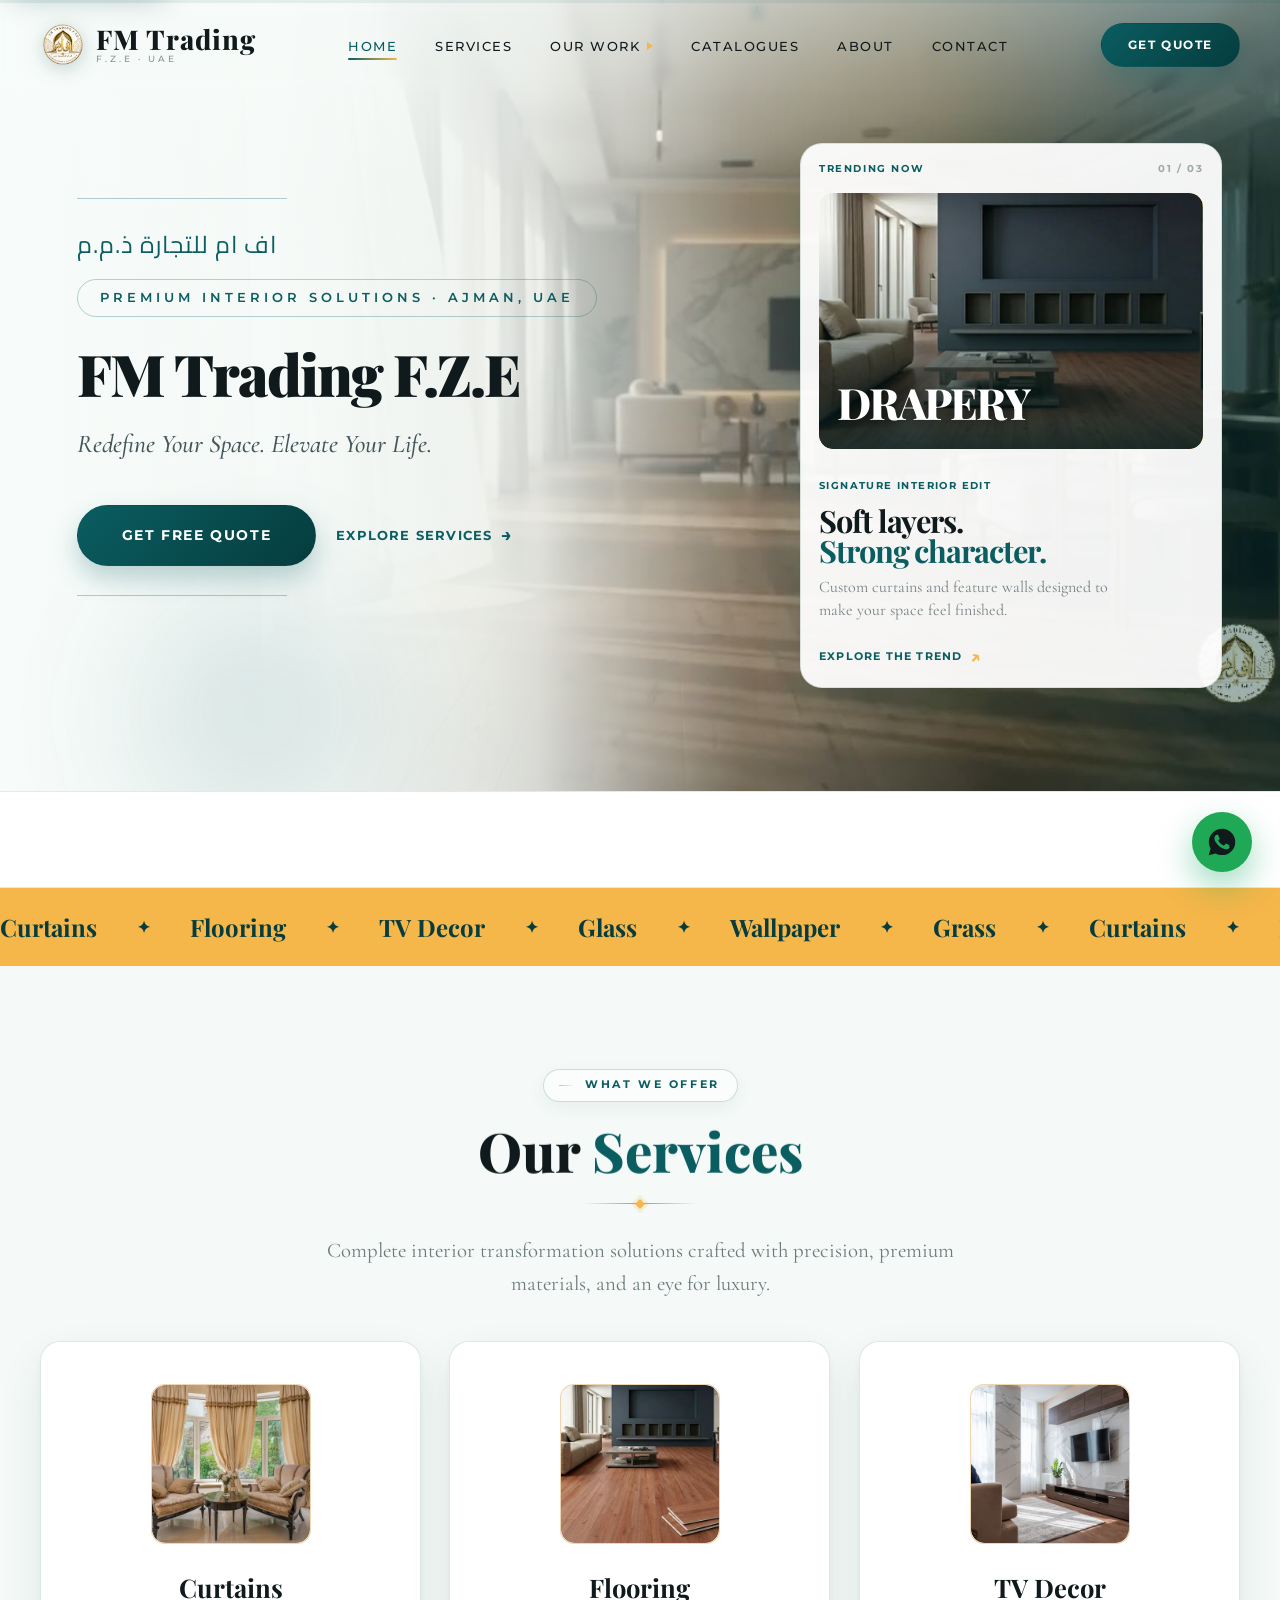
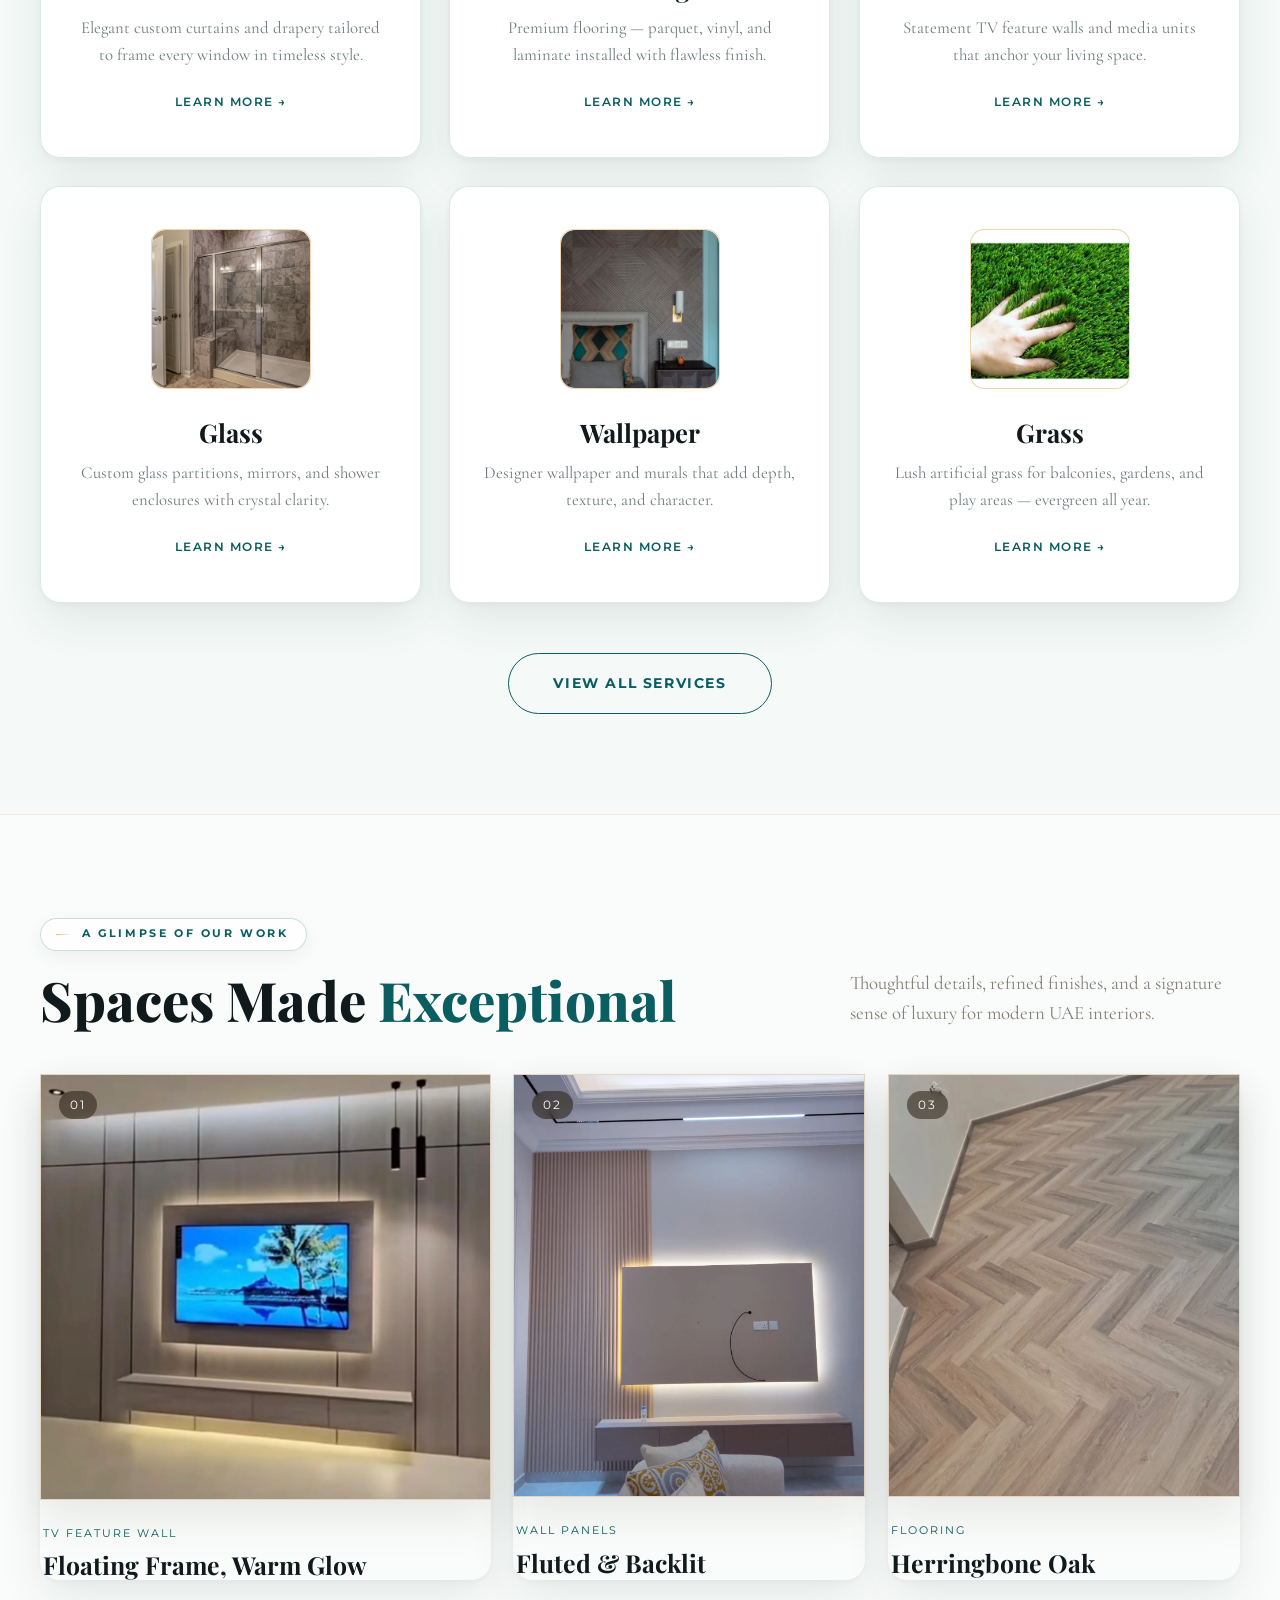
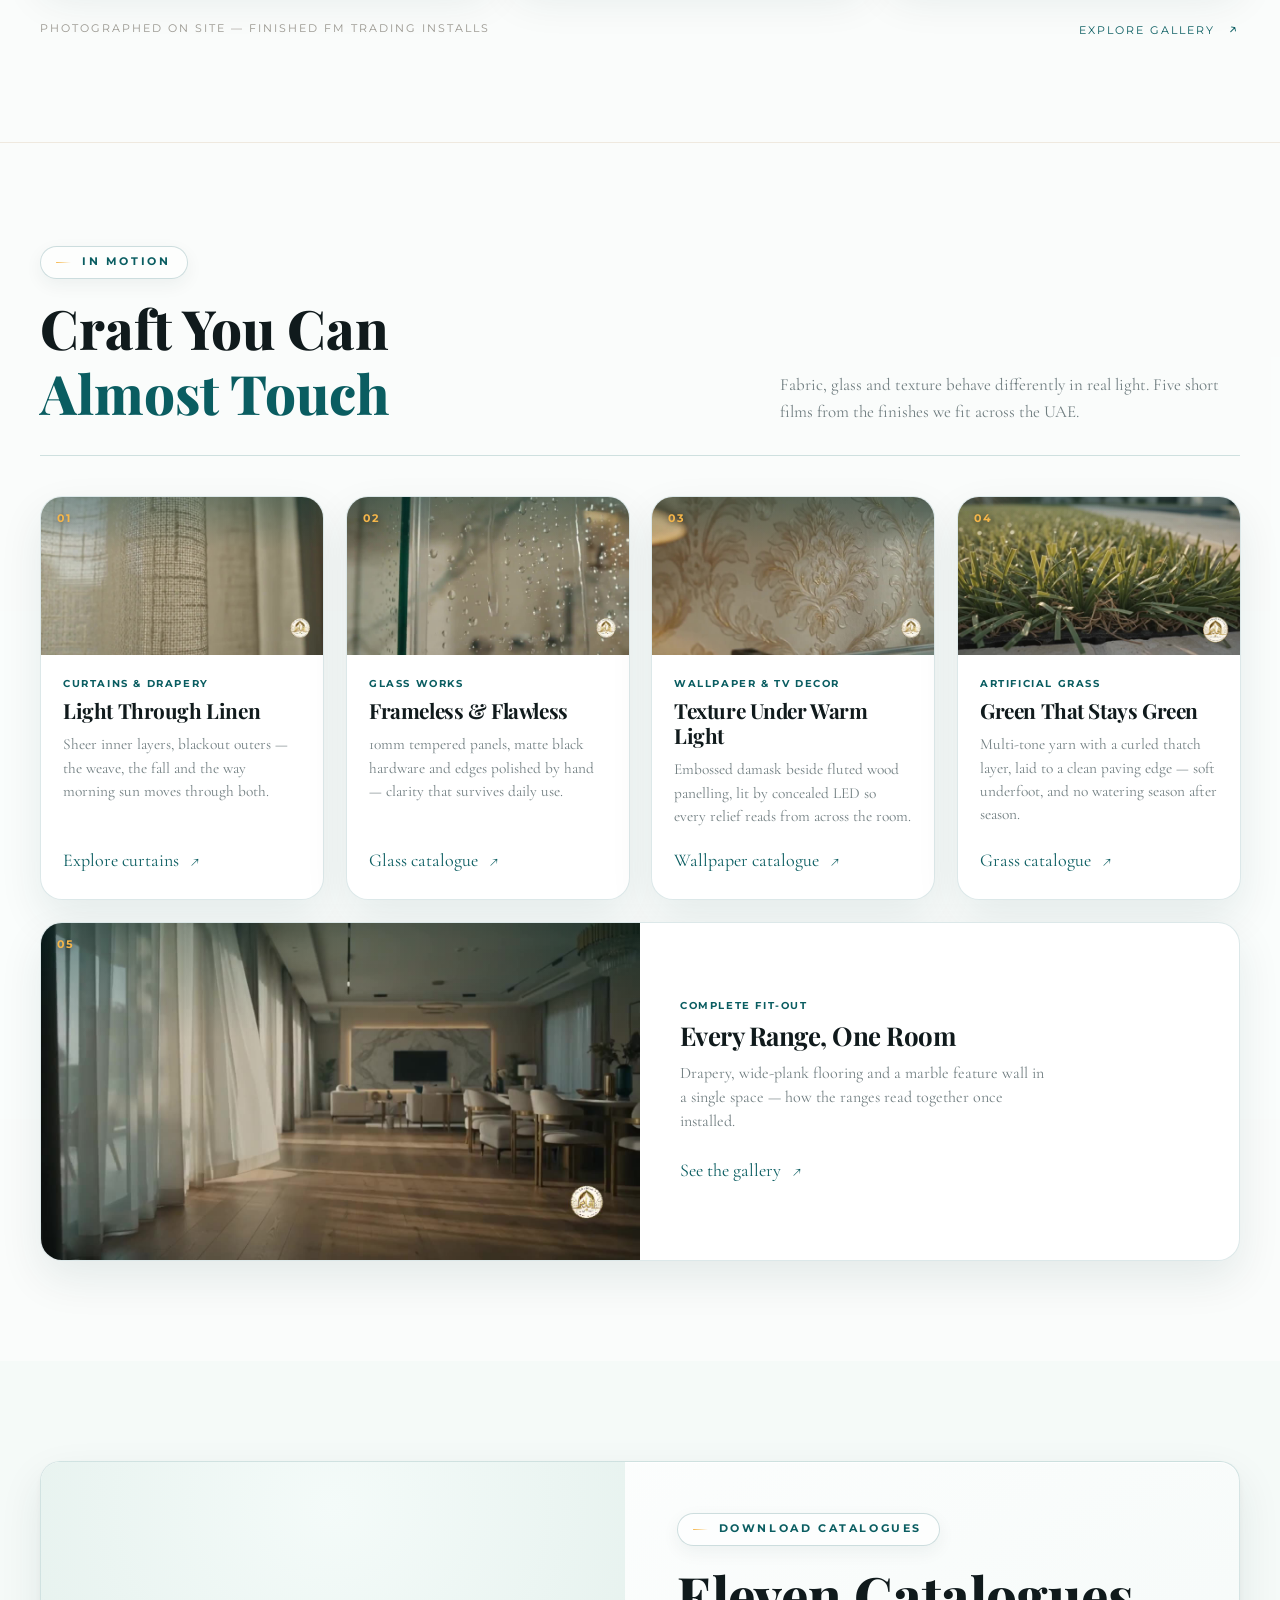
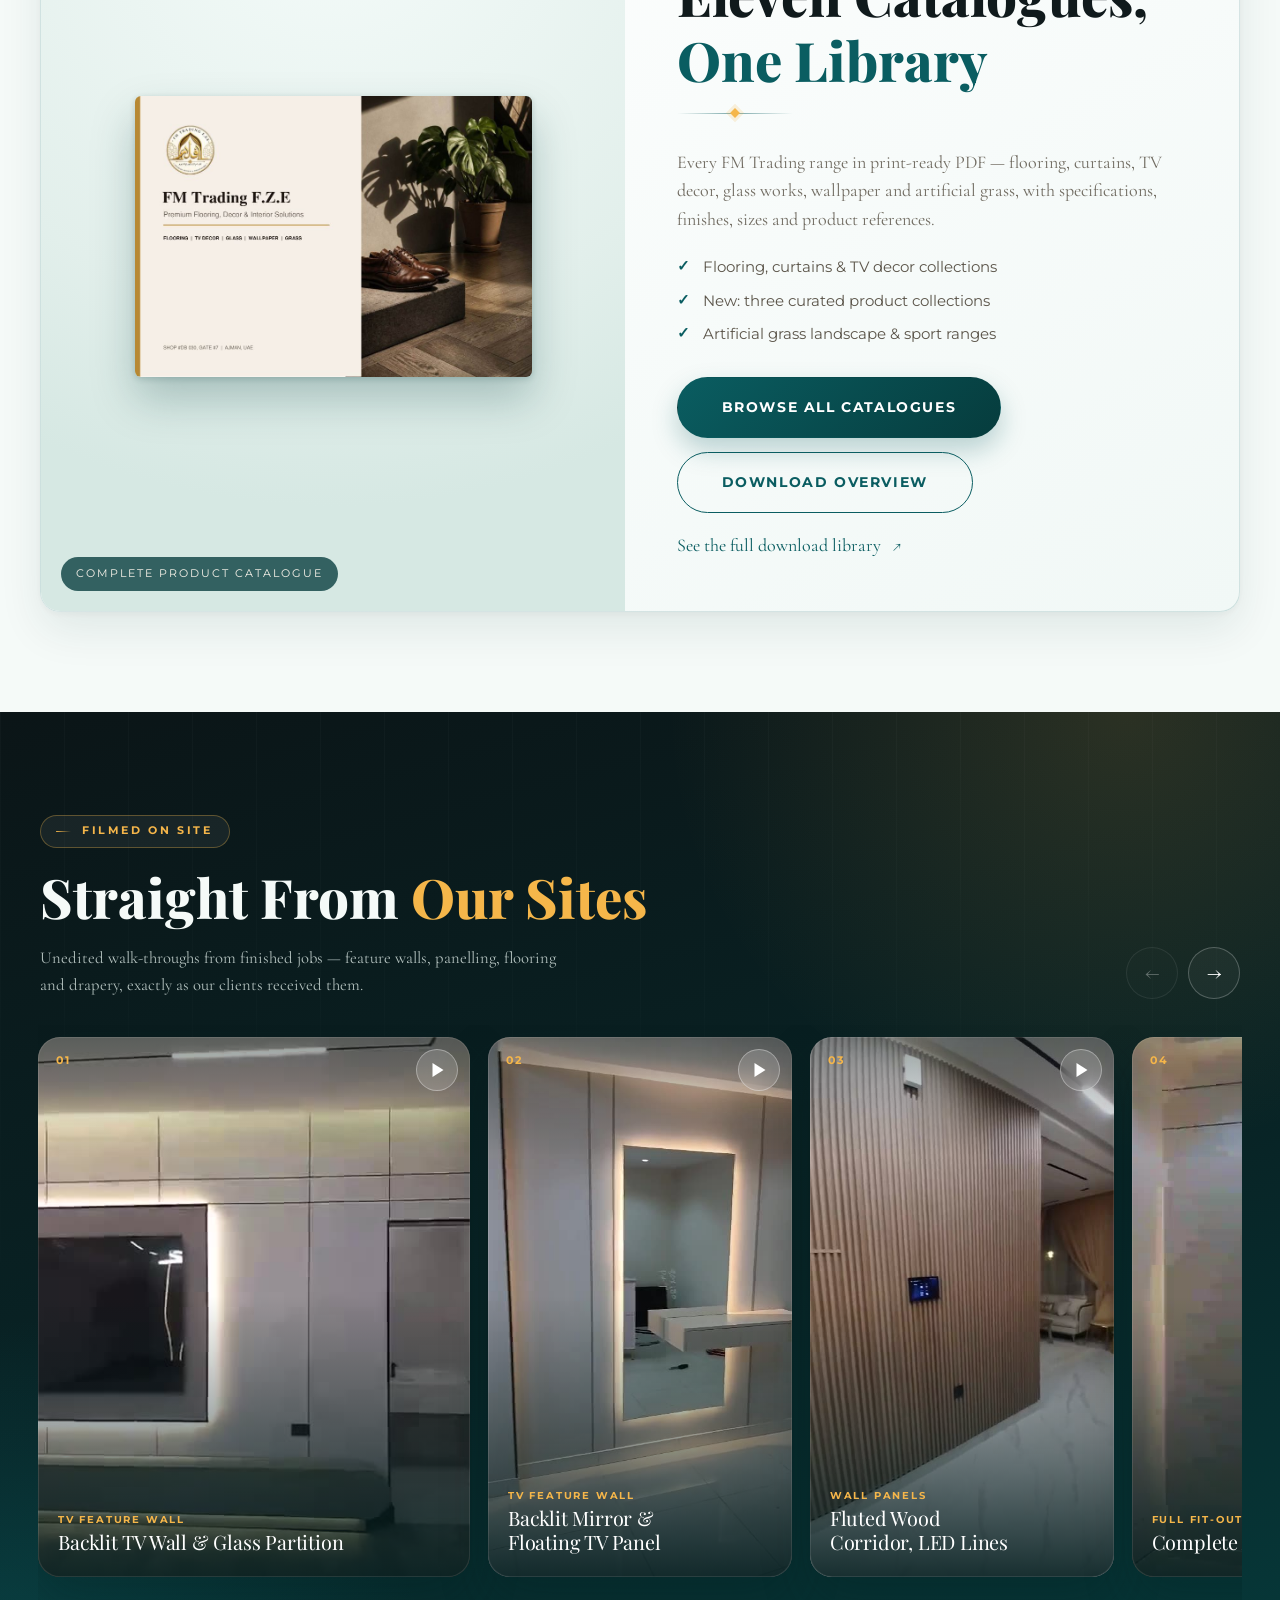
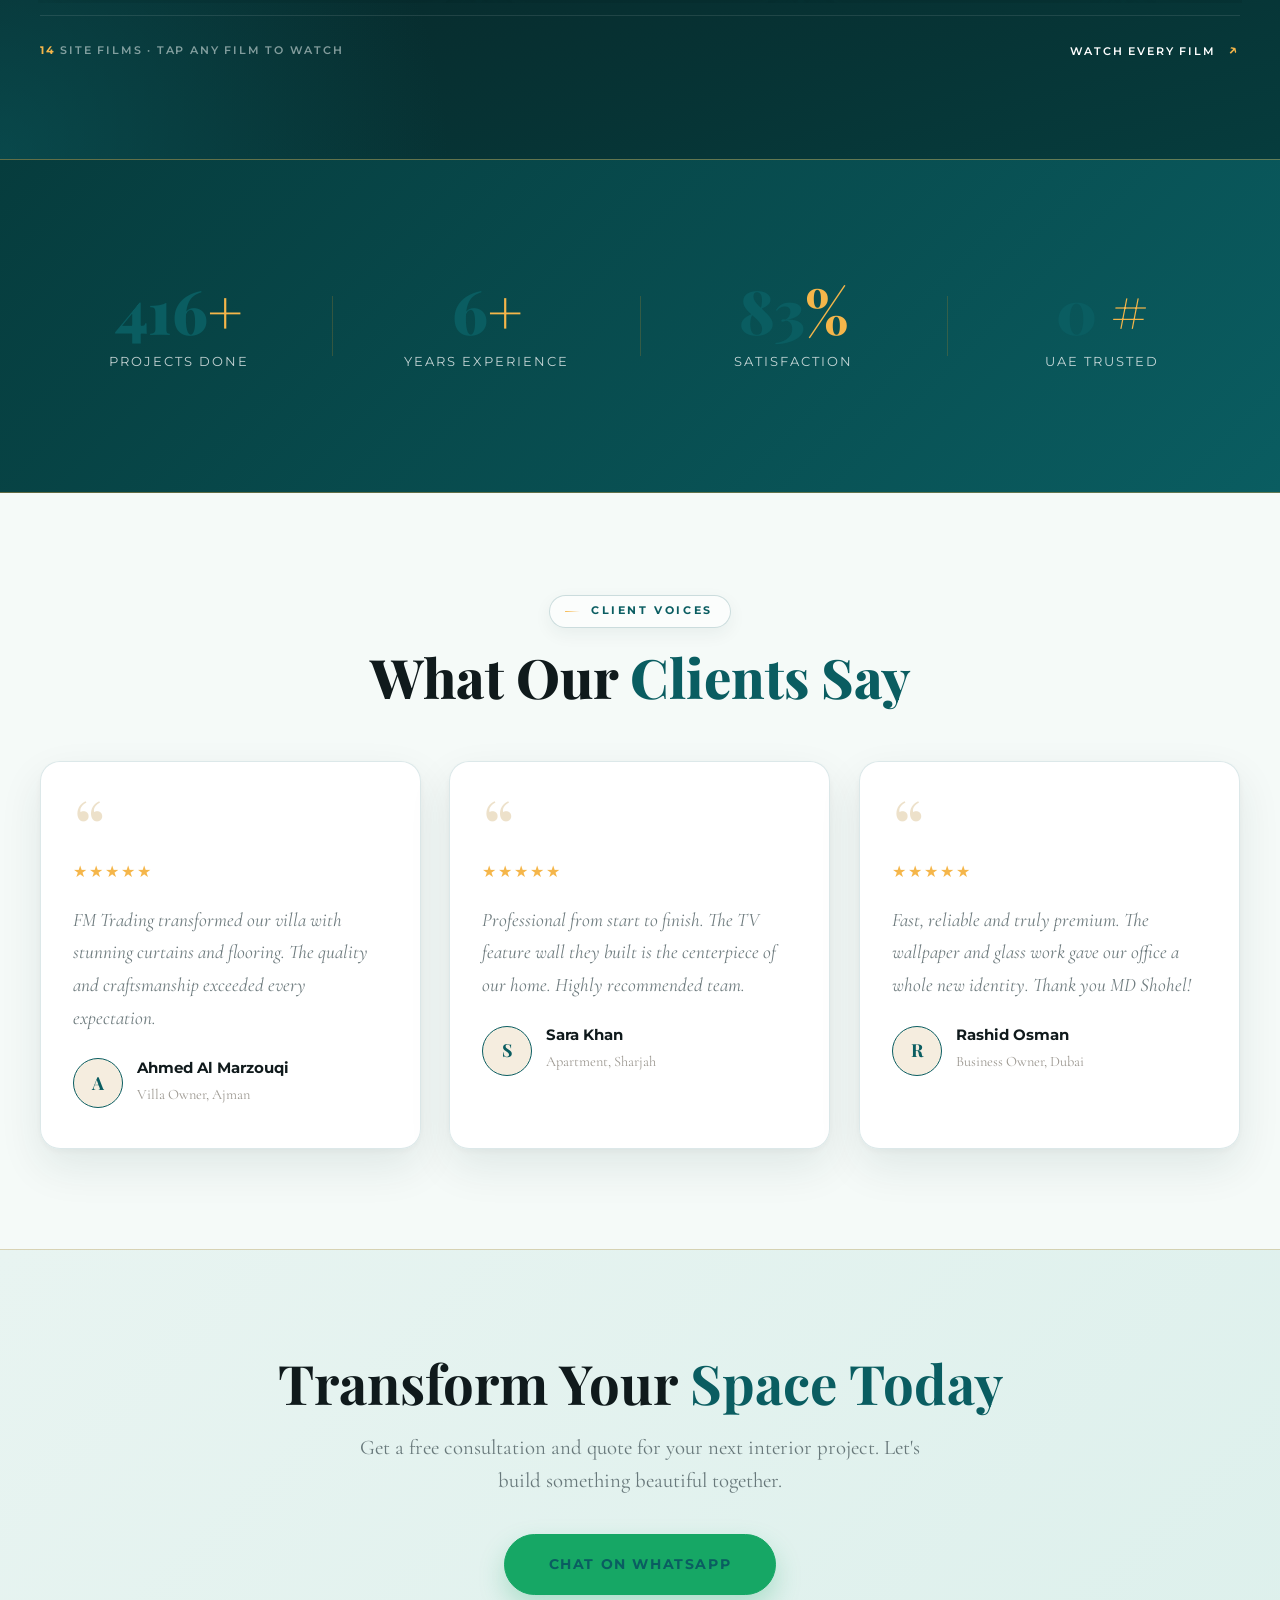
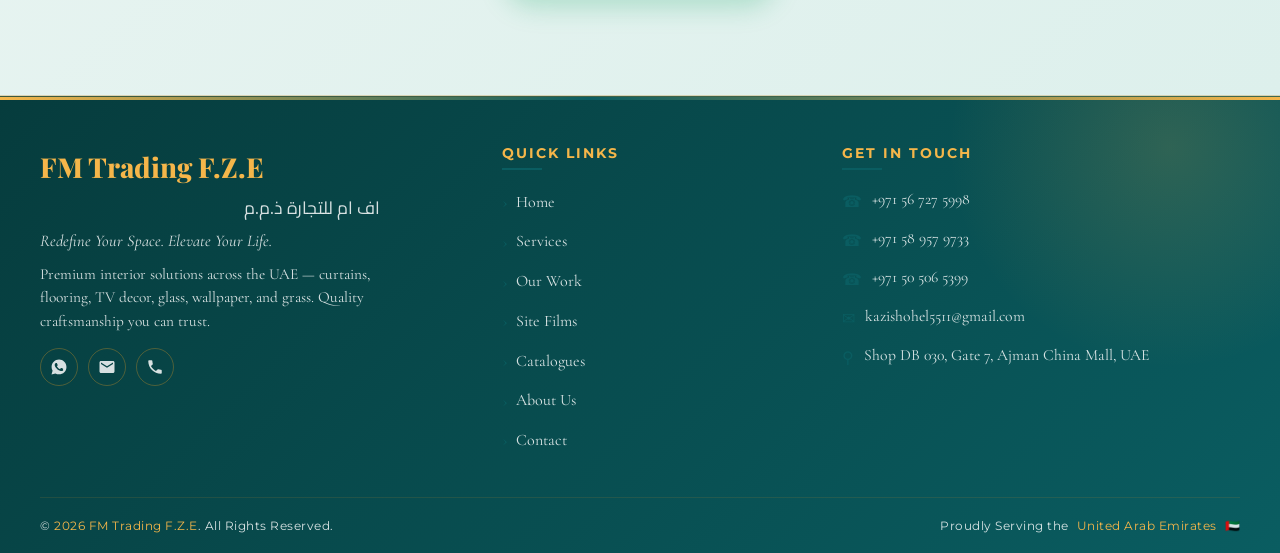
==== commit 1e7fa125: "Update website design, projects and catalogue" ====
--- a/index.html
+++ b/index.html
@@ -24,6 +24,9 @@
   <meta name="twitter:card" content="summary_large_image">
 
   <link rel="icon" type="image/svg+xml" href="assets/icons/favicon.svg">
+  <link rel="preconnect" href="https://fonts.googleapis.com">
+  <link rel="preconnect" href="https://fonts.gstatic.com" crossorigin>
+  <link rel="stylesheet" href="https://fonts.googleapis.com/css2?family=Playfair+Display:wght@400;500;600;700;800;900&amp;family=Cormorant+Garamond:ital,wght@0,300;0,400;0,500;0,600;0,700;1,400;1,500&amp;family=Montserrat:wght@300;400;500;600;700;800&amp;family=Cairo:wght@400;500;600;700;800&amp;display=swap">
   <link rel="stylesheet" href="css/global.css">
   <link rel="stylesheet" href="css/navbar.css">
   <link rel="stylesheet" href="css/footer.css">
@@ -33,6 +36,7 @@
   <link rel="stylesheet" href="css/reference-theme.css">
   <link rel="stylesheet" href="css/responsive.css">
   <link rel="stylesheet" href="css/refine.css">
+  <link rel="stylesheet" href="css/films.css">
 
   <script type="application/ld+json">
   {
@@ -88,7 +92,7 @@
       <ul class="nav-links">
         <li><a href="index.html" class="active">Home</a></li>
         <li><a href="services.html">Services</a></li>
-        <li><a href="gallery.html">Gallery</a></li>
+        <li><a href="gallery.html">Our Work<span class="nav-film-mark" aria-hidden="true"></span></a></li>
         <li><a href="catalog.html">Catalogues</a></li>
         <li><a href="about.html">About</a></li>
         <li><a href="contact.html">Contact</a></li>
@@ -106,7 +110,8 @@
   <div class="mobile-menu" id="mobileMenu">
     <a href="index.html" class="active">Home</a>
     <a href="services.html">Services</a>
-    <a href="gallery.html">Gallery</a>
+    <a href="gallery.html">Our Work</a>
+    <a href="gallery.html#films" class="mobile-sub-link">Site Films</a>
     <a href="catalog.html">Catalogues</a>
     <a href="about.html">About</a>
     <a href="contact.html">Contact</a>
@@ -134,24 +139,24 @@
       </h1>
       <p class="hero-slogan anim-fade-up anim-delay-3">Redefine Your Space. Elevate Your Life.</p>
       <div class="hero-buttons anim-fade-up anim-delay-4">
-        <a href="services.html" class="btn btn-solid btn-lg">Explore Services</a>
-        <a href="https://wa.me/971567275998" target="_blank" rel="noopener" class="btn btn-lg">Get Free Quote</a>
+        <a href="https://wa.me/971567275998" target="_blank" rel="noopener" class="btn btn-solid btn-lg">Get Free Quote</a>
+        <a href="services.html" class="hero-text-link">Explore Services <span aria-hidden="true">→</span></a>
       </div>
     </div>
     <aside class="hero-offer floating" aria-label="Trending interior service">
       <div class="offer-topline"><span>Trending now</span><span class="offer-index">01 / 03</span></div>
       <div class="offer-visual has-slideshow">
         <div class="offer-slideshow" id="offerSlideshow" aria-hidden="true">
-          <img src="assets/images/flooring/catalog-spc-living.jpg" alt="" class="active" fetchpriority="high" decoding="async">
-          <img data-src="assets/images/flooring/catalog-spc-kitchen.jpg" alt="" decoding="async">
-          <img data-src="assets/images/grass/zk-prime-house.jpg" alt="" decoding="async">
-          <img data-src="assets/images/grass/zk-prime-swatch.jpg" alt="" decoding="async">
-          <img data-src="assets/images/grass/zk-gold-hand.jpg" alt="" decoding="async">
-          <img data-src="assets/images/grass/zk-gold-swatch.jpg" alt="" decoding="async">
-          <img data-src="assets/images/grass/zk-color-playground.jpg" alt="" decoding="async">
-          <img data-src="assets/images/grass/zk-color-swatch.jpg" alt="" decoding="async">
-          <img data-src="assets/images/grass/zk-5g-roll.jpg" alt="" decoding="async">
-          <img data-src="assets/images/grass/zk-5g-swatch.jpg" alt="" decoding="async">
+          <img src="assets/images/thumbs/flooring/catalog-spc-living-960.webp" alt="" class="active" fetchpriority="high" decoding="async" srcset="assets/images/thumbs/flooring/catalog-spc-living-480.webp 480w, assets/images/thumbs/flooring/catalog-spc-living-960.webp 960w" sizes="(max-width: 600px) 92vw, 50vw">
+          <img data-src="assets/images/thumbs/flooring/catalog-spc-kitchen-960.webp" alt="" decoding="async">
+          <img data-src="assets/images/thumbs/grass/zk-prime-house-960.webp" alt="" decoding="async">
+          <img data-src="assets/images/thumbs/grass/zk-prime-swatch-960.webp" alt="" decoding="async">
+          <img data-src="assets/images/thumbs/grass/zk-gold-hand-960.webp" alt="" decoding="async">
+          <img data-src="assets/images/thumbs/grass/zk-gold-swatch-960.webp" alt="" decoding="async">
+          <img data-src="assets/images/thumbs/grass/zk-color-playground-960.webp" alt="" decoding="async">
+          <img data-src="assets/images/thumbs/grass/zk-color-swatch-960.webp" alt="" decoding="async">
+          <img data-src="assets/images/thumbs/grass/zk-5g-roll-960.webp" alt="" decoding="async">
+          <img data-src="assets/images/thumbs/grass/zk-5g-swatch-960.webp" alt="" decoding="async">
         </div>
         <span class="offer-visual-word">DRAPERY</span>
         <span class="offer-swatch"></span>
@@ -260,8 +265,7 @@
     </div>
   </section>
 
-  <!-- ============ FEATURED SPACES / IMAGE PLACEHOLDERS ============ -->
-  <!-- Replace each .project-placeholder with an <img> when project photos are ready. -->
+  <!-- ============ FEATURED SPACES — real FM Trading installs ============ -->
   <section class="section featured-spaces">
     <div class="container">
       <div class="featured-heading">
@@ -276,39 +280,39 @@
         <article class="project-card project-card-large reveal reveal-delay-1">
           <div class="project-image">
             <span class="project-badge">01</span>
-            <img src="assets/images/flooring/living-warm-oak.jpg" alt="Warm oak SPC flooring in a modern living room" loading="lazy" decoding="async">
+            <img src="assets/images/projects/floating-tv-wall-pendant-lights.webp" alt="Panelled TV feature wall with a backlit floating frame, LED-lit console and pendant lights, installed by FM Trading" loading="lazy" decoding="async">
           </div>
           <div class="project-caption">
-            <span>Featured Floor</span>
-            <h3>Warm Oak Living</h3>
+            <span>TV Feature Wall</span>
+            <h3>Floating Frame, Warm Glow</h3>
           </div>
         </article>
 
         <article class="project-card reveal reveal-delay-2">
           <div class="project-image">
             <span class="project-badge">02</span>
-            <img src="assets/images/flooring/catalog-spc-grey-openplan.jpg" alt="Grey wood-effect SPC flooring in an open-plan living and dining space" loading="lazy" decoding="async">
+            <img src="assets/images/projects/backlit-tv-panel-fluted-slats.webp" alt="Backlit TV panel beside vertical fluted slats with a floating media shelf" loading="lazy" decoding="async">
           </div>
           <div class="project-caption">
-            <span>SPC Collection</span>
-            <h3>Grey Open-Plan</h3>
+            <span>Wall Panels</span>
+            <h3>Fluted &amp; Backlit</h3>
           </div>
         </article>
 
         <article class="project-card reveal reveal-delay-3">
           <div class="project-image">
             <span class="project-badge">03</span>
-            <img src="assets/images/flooring/catalog-spc-golden-dining.jpg" alt="Natural oak SPC flooring in a bright dining and lounge area" loading="lazy" decoding="async">
+            <img src="assets/images/projects/herringbone-oak-parquet-floor.webp" alt="Herringbone oak-effect flooring laid through a hallway with matching skirting" loading="lazy" decoding="async">
           </div>
           <div class="project-caption">
-            <span>Premium Finish</span>
-            <h3>Natural Oak Dining</h3>
+            <span>Flooring</span>
+            <h3>Herringbone Oak</h3>
           </div>
         </article>
       </div>
 
       <div class="featured-footer reveal">
-        <span>Real installs from our SPC flooring range</span>
+        <span>Photographed on site — finished FM Trading installs</span>
         <a href="gallery.html" class="text-link">Explore gallery <span>↗</span></a>
       </div>
     </div>
@@ -419,12 +423,12 @@
         </div>
         <div class="catalog-body">
           <span class="section-label">Download Catalogues</span>
-          <h2 class="section-title">Eight Catalogues, <span>One Library</span></h2>
+          <h2 class="section-title">Eleven Catalogues, <span>One Library</span></h2>
           <div class="divider"></div>
           <p>Every FM Trading range in print-ready PDF — flooring, curtains, TV decor, glass works, wallpaper and artificial grass, with specifications, finishes, sizes and product references.</p>
           <ul class="catalog-points">
             <li>Flooring, curtains &amp; TV decor collections</li>
-            <li>New: glass works &amp; wallpaper catalogues</li>
+            <li>New: three curated product collections</li>
             <li>Artificial grass landscape &amp; sport ranges</li>
           </ul>
           <div class="catalog-actions">
@@ -433,6 +437,30 @@
           </div>
           <a href="catalog.html" class="text-link" style="margin-top:18px;">See the full download library <span>↗</span></a>
         </div>
+      </div>
+    </div>
+  </section>
+
+  <!-- ============ STRAIGHT FROM SITE — rendered by js/project-films.js ============ -->
+  <section class="section site-reels" id="site-films" aria-labelledby="siteFilmsTitle" data-film-reel>
+    <div class="container">
+      <div class="reel-head">
+        <div class="reveal">
+          <span class="section-label">Filmed On Site</span>
+          <h2 class="section-title" id="siteFilmsTitle">Straight From <span>Our Sites</span></h2>
+          <p>Unedited walk-throughs from finished jobs — feature walls, panelling, flooring and drapery, exactly as our clients received them.</p>
+        </div>
+        <div class="reel-controls reveal">
+          <button type="button" class="reel-arrow" data-reel-prev aria-label="Previous films">&#8592;</button>
+          <button type="button" class="reel-arrow" data-reel-next aria-label="More films">&#8594;</button>
+        </div>
+      </div>
+
+      <div class="reel-track"></div>
+
+      <div class="reel-foot reveal">
+        <span><strong data-film-total>14</strong> site films · tap any film to watch</span>
+        <a href="gallery.html#films" class="text-link">Watch every film <span>↗</span></a>
       </div>
     </div>
   </section>
@@ -553,7 +581,8 @@
           <ul class="footer-links">
             <li><a href="index.html">Home</a></li>
             <li><a href="services.html">Services</a></li>
-            <li><a href="gallery.html">Gallery</a></li>
+            <li><a href="gallery.html">Our Work</a></li>
+            <li><a href="gallery.html#films">Site Films</a></li>
             <li><a href="catalog.html">Catalogues</a></li>
             <li><a href="about.html">About Us</a></li>
             <li><a href="contact.html">Contact</a></li>
@@ -590,6 +619,7 @@
   <script src="js/navbar.js"></script>
   <script src="js/animations.js"></script>
   <script src="js/home.js"></script>
+  <script src="js/project-films.js"></script>
   <script src="js/video.js"></script>
   <script src="js/premium.js"></script>
 </body>
--- a/css/global.css
+++ b/css/global.css
@@ -3,7 +3,8 @@
    Variables, reset, fonts, shared components
    ============================================================ */
 
-@import url('https://fonts.googleapis.com/css2?family=Playfair+Display:wght@400;500;600;700;800;900&family=Cormorant+Garamond:ital,wght@0,300;0,400;0,500;0,600;0,700;1,400;1,500&family=Montserrat:wght@300;400;500;600;700;800&family=Cairo:wght@400;500;600;700;800&display=swap');
+/* Fonts are linked from each page's <head> (with preconnect) rather than
+   @import-ed here, which would wait for this file before even starting. */
 
 :root {
   /* Sand, stone & brass — a calm premium interior palette */
--- a/css/home.css
+++ b/css/home.css
@@ -217,6 +217,31 @@
   justify-content: center;
   gap: 20px;
   flex-wrap: wrap;
+}
+
+.hero-text-link {
+  display: inline-flex;
+  align-items: center;
+  gap: 9px;
+  color: #0A5D61;
+  font-family: var(--font-ui);
+  font-size: .82rem;
+  font-weight: 700;
+  letter-spacing: 1.2px;
+  text-transform: uppercase;
+}
+
+.hero-text-link span { color: var(--gold-primary); font-size: 1.15rem; transition: transform .25s ease; }
+.hero-text-link:hover span { transform: translateX(4px); }
+
+@media (max-width: 576px) {
+  .home-page .hero-title { font-size: 2.8rem !important; letter-spacing: -1.5px; }
+  .home-page .hero-badge { font-size: .7rem; letter-spacing: 2.2px; padding: 8px 16px; }
+  .home-page .hero-slogan { font-size: 1.15rem; margin-bottom: 26px; }
+  .hero-buttons { gap: 14px; }
+  .hero-offer { max-height: 410px; overflow: hidden; }
+  .testimonials-grid { display: flex; overflow-x: auto; scroll-snap-type: x mandatory; gap: 16px; padding-bottom: 12px; }
+  .testimonial-card { min-width: 86%; scroll-snap-align: center; }
 }
 
 .scroll-arrow {
--- a/css/responsive.css
+++ b/css/responsive.css
@@ -106,7 +106,7 @@
 /* ---------- LARGE MOBILE (<= 768px) ---------- */
 @media (max-width: 768px) {
   .section {
-    padding: 60px 0;
+    padding: 52px 0;
   }
 
   .section-sm {
@@ -118,7 +118,7 @@
   }
 
   .hero {
-    min-height: 560px;
+    min-height: 540px;
   }
 
   .services-grid,
@@ -167,6 +167,30 @@
 
   body {
     font-size: 16px;
+    line-height: 1.65;
+  }
+
+  .section-title {
+    line-height: 1.12;
+  }
+
+  .services-intro { text-align: left; }
+  .services-intro .section-title { text-align: left; font-size: 2.15rem; }
+  .services-intro .divider { margin-left: 0; }
+  .services-intro p { font-size: 1.03rem; line-height: 1.7; }
+
+  .service-full-card { padding: 28px 22px; }
+  .service-full-card h3 { font-size: 1.65rem; }
+  .service-full-card > p, .service-features li { font-size: 1rem; line-height: 1.6; }
+
+  .btn, button, input, select, textarea { min-height: 44px; }
+
+  .section-subtitle,
+  .service-card p,
+  .testimonial-card p,
+  .cat-desc {
+    font-size: 0.98rem;
+    line-height: 1.65;
   }
 
   .masonry {
--- a/css/refine.css
+++ b/css/refine.css
@@ -427,6 +427,59 @@
   background: linear-gradient(90deg, #0A5D61, #F5B64A) !important;
 }
 
+/* "Our Work" carries a small play mark: the films live behind it */
+.nav-film-mark {
+  display: inline-block;
+  width: 0;
+  height: 0;
+  margin-left: 7px;
+  vertical-align: 1px;
+  border-style: solid;
+  border-width: 4px 0 4px 6px;
+  border-color: transparent transparent transparent #F5B64A;
+}
+
+.nav-links a,
+.nav-logo-text,
+.nav-cta .btn { white-space: nowrap; }
+
+/* small laptops, before the hamburger takes over at 992px: seven items
+   plus logo and CTA need a tighter rhythm to stay on one line */
+@media (min-width: 993px) and (max-width: 1120px) {
+  .nav-inner { padding-left: 28px; padding-right: 28px; }
+  .nav-links { gap: 20px; }
+  .nav-links a { letter-spacing: 1.1px; font-size: .76rem; }
+  .nav-cta .btn { padding: 10px 18px; }
+}
+
+.mobile-menu {
+  overflow-y: auto;
+  justify-content: safe center;
+  padding: 90px 0 40px;
+}
+
+.mobile-menu a.mobile-sub-link {
+  display: inline-flex;
+  align-items: center;
+  gap: 9px;
+  margin-top: -20px;
+  font: 700 .76rem var(--font-ui);
+  letter-spacing: 2.2px;
+  text-transform: uppercase;
+  color: #0A5D61;
+}
+
+.mobile-sub-link::before {
+  content: '';
+  border-style: solid;
+  border-width: 5px 0 5px 8px;
+  border-color: transparent transparent transparent #F5B64A;
+}
+
+.mobile-menu.open a:nth-child(6) { transition-delay: .46s; }
+.mobile-menu.open a:nth-child(7) { transition-delay: .5s; }
+.mobile-menu.open .btn { transition-delay: .56s; }
+
 .nav-logo .logo-mark-img {
   filter: drop-shadow(0 4px 10px rgba(6, 60, 61, .22));
 }
@@ -546,3 +599,35 @@
   .service-full-icon { width: 84px !important; height: 84px !important; }
   .footer::after { display: none; }
 }
+
+/* ---------- FINAL MOBILE UX GUARDRAILS ---------- */
+@media (max-width: 576px) {
+  /* clip, not hidden: hidden turns <body> into a scroll container and
+     silently breaks every position: sticky element (gallery tabs) */
+  html, body { max-width: 100%; overflow-x: hidden; overflow-x: clip; }
+  .story-grid, .founder-grid, .contact-grid { grid-template-columns: minmax(0, 1fr) !important; }
+  .story-content, .founder-card, .founder-content, .contact-info, .contact-form-wrap {
+    width: 100% !important;
+    min-width: 0 !important;
+    max-width: 100% !important;
+    transform: none;
+  }
+  .contact-form-wrap { padding: 30px 20px !important; }
+  .contact-form-wrap .form-row { grid-template-columns: minmax(0, 1fr) !important; }
+  .contact-form-wrap input, .contact-form-wrap select, .contact-form-wrap textarea { min-width: 0; max-width: 100%; }
+  .gallery-filters, .cat-filters { justify-content: flex-start !important; flex-wrap: nowrap !important; overflow-x: auto; }
+  .motion-grid {
+    display: flex !important;
+    overflow-x: auto;
+    scroll-snap-type: x mandatory;
+    gap: 16px !important;
+    padding-bottom: 14px;
+    scrollbar-width: none;
+  }
+  .motion-grid::-webkit-scrollbar { display: none; }
+  .motion-card, .motion-card-wide {
+    flex: 0 0 86%;
+    min-width: 0;
+    scroll-snap-align: center;
+  }
+}
--- a/css/films.css
+++ b/css/films.css
@@ -0,0 +1,641 @@
+/* ============================================================
+   FILMS.CSS — on-site project films
+   Home reel (dark band), gallery film wall, and the shared player.
+   Load after reference-theme.css / refine.css.
+   ============================================================ */
+
+/* ---------- FILM CARD (shared) ---------- */
+.film-card {
+  position: relative;
+  display: block;
+  padding: 0;
+  border: 0;
+  border-radius: 22px;
+  overflow: hidden;
+  isolation: isolate;
+  background: #0E2224;
+  color: #fff;
+  text-align: left;
+  cursor: pointer;
+  box-shadow: 0 22px 48px rgba(4, 30, 31, .26);
+  transition: transform .55s cubic-bezier(.2, .8, .2, 1), box-shadow .55s ease;
+}
+
+.film-card[hidden] { display: none; }
+
+.film-card video {
+  position: absolute;
+  inset: 0;
+  width: 100%;
+  height: 100%;
+  object-fit: cover;
+  display: block;
+  transition: transform .9s cubic-bezier(.2, .8, .2, 1);
+}
+
+/* scrim top (index chip) and bottom (caption) */
+.film-card::after {
+  content: '';
+  position: absolute;
+  inset: 0;
+  z-index: 1;
+  pointer-events: none;
+  background:
+    linear-gradient(180deg, rgba(4, 30, 31, .42) 0%, transparent 22%),
+    linear-gradient(0deg, rgba(4, 30, 31, .9) 0%, rgba(4, 30, 31, .35) 30%, transparent 52%);
+  transition: opacity .5s ease;
+}
+
+/* hairline inner ring reads as a frame, not a border */
+.film-card::before {
+  content: '';
+  position: absolute;
+  inset: 0;
+  z-index: 3;
+  border-radius: inherit;
+  pointer-events: none;
+  box-shadow: inset 0 0 0 1px rgba(255, 255, 255, .1);
+}
+
+.film-card:hover { transform: translateY(-8px); box-shadow: 0 34px 64px rgba(4, 30, 31, .34); }
+.film-card:hover video { transform: scale(1.05); }
+
+.film-index {
+  position: absolute;
+  top: 16px;
+  left: 18px;
+  z-index: 2;
+  font: 700 .7rem var(--font-ui);
+  letter-spacing: 2px;
+  color: #F5B64A;
+}
+
+.film-play {
+  position: absolute;
+  top: 12px;
+  right: 12px;
+  z-index: 2;
+  width: 42px;
+  height: 42px;
+  border-radius: 50%;
+  background: rgba(255, 255, 255, .16);
+  border: 1px solid rgba(255, 255, 255, .34);
+  backdrop-filter: blur(8px);
+  -webkit-backdrop-filter: blur(8px);
+  transition: background .35s ease, transform .35s ease, border-color .35s ease;
+}
+
+.film-play::before {   /* play triangle */
+  content: '';
+  position: absolute;
+  top: 50%;
+  left: 53%;
+  transform: translate(-50%, -50%);
+  border-style: solid;
+  border-width: 7px 0 7px 11px;
+  border-color: transparent transparent transparent #fff;
+}
+
+.film-card:hover .film-play,
+.film-card:focus-visible .film-play {
+  background: #F5B64A;
+  border-color: #F5B64A;
+  transform: scale(1.08);
+}
+
+.film-card:hover .film-play::before,
+.film-card:focus-visible .film-play::before { border-left-color: #063C3D; }
+
+.film-meta {
+  position: absolute;
+  left: 0;
+  right: 0;
+  bottom: 0;
+  z-index: 2;
+  display: flex;
+  flex-direction: column;
+  gap: 6px;
+  padding: 20px 20px 22px;
+}
+
+.film-tag {
+  font: 700 .62rem var(--font-ui);
+  letter-spacing: 1.8px;
+  text-transform: uppercase;
+  color: #F5B64A;
+}
+
+.film-title {
+  font-family: var(--font-display);
+  font-size: 1.24rem;
+  line-height: 1.2;
+  letter-spacing: -.01em;
+  color: #fff;
+  text-wrap: balance;
+}
+
+/* ============================================================
+   HOME — "Straight From Site" reel
+   Dark band that hands off into the teal stats band below it.
+   ============================================================ */
+.site-reels {
+  position: relative;
+  overflow: hidden;
+  background:
+    radial-gradient(60% 70% at 88% 0%, rgba(245, 182, 74, .14), transparent 60%),
+    radial-gradient(50% 60% at 0% 100%, rgba(10, 93, 97, .55), transparent 70%),
+    linear-gradient(165deg, #0B1517 0%, #082426 55%, #063C3D 100%);
+  color: rgba(226, 238, 235, .78);
+}
+
+.site-reels::before {   /* faint vertical fluting, a nod to the panel work */
+  content: '';
+  position: absolute;
+  inset: 0;
+  pointer-events: none;
+  background: repeating-linear-gradient(90deg, rgba(255, 255, 255, .025) 0 1px, transparent 1px 64px);
+  mask-image: linear-gradient(180deg, #000, transparent 70%);
+  -webkit-mask-image: linear-gradient(180deg, #000, transparent 70%);
+}
+
+.site-reels .container { position: relative; }
+
+.site-reels .section-label {
+  background: rgba(255, 255, 255, .06);
+  border-color: rgba(245, 182, 74, .32);
+  color: #F5B64A;
+  box-shadow: none;
+}
+
+.site-reels .section-title { color: #F5FAF8 !important; margin-bottom: 0; }
+.site-reels .section-title span { color: #F5B64A !important; }
+
+.reel-head {
+  display: grid;
+  grid-template-columns: 1fr auto;
+  align-items: end;
+  gap: 30px 44px;
+  margin-bottom: 38px;
+}
+
+.reel-head p {
+  max-width: 520px;
+  margin-top: 16px;
+  font-size: 1.04rem;
+  line-height: 1.62;
+}
+
+.reel-controls { display: flex; gap: 10px; }
+
+.reel-arrow {
+  width: 52px;
+  height: 52px;
+  border-radius: 50%;
+  border: 1px solid rgba(255, 255, 255, .24);
+  background: rgba(255, 255, 255, .04);
+  color: #fff;
+  font-size: 1.4rem;
+  line-height: 1;
+  display: grid;
+  place-items: center;
+  transition: background .3s ease, border-color .3s ease, color .3s ease, opacity .3s ease;
+}
+
+.reel-arrow:hover:not(:disabled) { background: #F5B64A; border-color: #F5B64A; color: #063C3D; }
+.reel-arrow:disabled { opacity: .32; cursor: default; }
+
+.reel-track {
+  display: flex;
+  gap: 18px;
+  overflow-x: auto;
+  overscroll-behavior-x: contain;
+  scroll-snap-type: x mandatory;
+  scrollbar-width: none;
+  padding: 12px 2px 26px;
+  margin: -12px -2px 0;
+}
+
+.reel-track::-webkit-scrollbar { display: none; }
+
+.reel-track .film-card {
+  flex: 0 0 auto;
+  height: clamp(420px, 64vh, 540px);
+  aspect-ratio: 9 / 16;
+  scroll-snap-align: start;
+}
+
+/* square and landscape clips get a wider card instead of a hard crop */
+.reel-track .film-card.is-square,
+.reel-track .film-card.is-wide { aspect-ratio: 4 / 5; }
+
+.reel-foot {
+  display: flex;
+  align-items: center;
+  justify-content: space-between;
+  gap: 20px;
+  margin-top: 12px;
+  padding-top: 24px;
+  border-top: 1px solid rgba(255, 255, 255, .1);
+  font: 600 .7rem var(--font-ui);
+  letter-spacing: 1.8px;
+  text-transform: uppercase;
+  color: rgba(226, 238, 235, .56);
+}
+
+.reel-foot strong { color: #F5B64A; font-weight: 700; }
+.reel-foot .text-link { color: #fff; }
+.reel-foot .text-link span { color: #F5B64A; }
+
+/* ============================================================
+   GALLERY — on-site film wall
+   ============================================================ */
+.films-section { padding-top: 0; }
+
+.films-head {
+  display: grid;
+  grid-template-columns: 1.15fr .85fr;
+  align-items: end;
+  gap: 24px 44px;
+  padding-bottom: 28px;
+  margin-bottom: 30px;
+  border-bottom: 1px solid rgba(10, 93, 97, .18);
+}
+
+.films-head .section-title { margin-bottom: 0; }
+
+.films-head p {
+  max-width: 460px;
+  margin-left: auto;
+  color: rgba(69, 86, 90, .76);
+  font-size: 1.04rem;
+  line-height: 1.6;
+}
+
+.films-toolbar {
+  display: flex;
+  align-items: center;
+  justify-content: space-between;
+  gap: 16px;
+  margin-bottom: 26px;
+}
+
+.film-filters { display: flex; flex-wrap: wrap; gap: 10px; }
+
+.film-filter {
+  display: inline-flex;
+  align-items: center;
+  gap: 9px;
+  min-height: 44px;
+  padding: 10px 16px 10px 18px;
+  border: 1px solid rgba(10, 93, 97, .2);
+  border-radius: 999px;
+  background: rgba(255, 255, 255, .56);
+  color: #45565A;
+  font: 600 .74rem var(--font-ui);
+  letter-spacing: 1.3px;
+  text-transform: uppercase;
+  transition: var(--transition);
+}
+
+.film-filter small {
+  min-width: 24px;
+  padding: 2px 7px;
+  border-radius: 999px;
+  background: rgba(10, 93, 97, .1);
+  color: #0A5D61;
+  font-size: .68rem;
+  letter-spacing: 0;
+  text-align: center;
+}
+
+.film-filter:hover { border-color: #0A5D61; color: #0A5D61; }
+.film-filter.active { background: #0A5D61; border-color: #0A5D61; color: #fff; }
+.film-filter.active small { background: rgba(255, 255, 255, .2); color: #fff; }
+
+.films-count {
+  flex: 0 0 auto;
+  font: 600 .74rem var(--font-ui);
+  letter-spacing: 1.4px;
+  text-transform: uppercase;
+  color: rgba(69, 86, 90, .62);
+}
+
+.film-grid {
+  display: grid;
+  grid-template-columns: repeat(4, minmax(0, 1fr));
+  grid-auto-flow: dense;
+  gap: 18px;
+}
+
+.film-grid .film-card { aspect-ratio: 3 / 4; box-shadow: 0 16px 38px rgba(12, 52, 55, .14); }
+.film-grid .film-card.is-wide { grid-column: span 2; aspect-ratio: 3 / 2; }
+
+.film-cta {
+  position: relative;
+  overflow: hidden;
+  display: flex;
+  flex-direction: column;
+  justify-content: flex-end;
+  gap: 10px;
+  aspect-ratio: 3 / 4;
+  padding: 26px 24px;
+  border-radius: 22px;
+  background:
+    radial-gradient(90% 70% at 100% 0%, rgba(245, 182, 74, .28), transparent 60%),
+    linear-gradient(160deg, #0A5D61, #063C3D 70%, #0B1517);
+  color: rgba(226, 238, 235, .8);
+  box-shadow: 0 16px 38px rgba(12, 52, 55, .18);
+  transition: transform .55s cubic-bezier(.2, .8, .2, 1), box-shadow .55s ease;
+}
+
+.film-cta::before {   /* same fluting motif as the home reel band */
+  content: '';
+  position: absolute;
+  inset: 0;
+  background: repeating-linear-gradient(90deg, rgba(255, 255, 255, .05) 0 1px, transparent 1px 28px);
+  mask-image: linear-gradient(180deg, #000, transparent 65%);
+  -webkit-mask-image: linear-gradient(180deg, #000, transparent 65%);
+}
+
+.film-cta > * { position: relative; }
+.film-cta .film-title { font-size: 1.5rem; }
+.film-cta-copy { font-size: .98rem; line-height: 1.5; }
+
+.film-cta-go {
+  margin-top: 8px;
+  font: 700 .72rem var(--font-ui);
+  letter-spacing: 1.8px;
+  text-transform: uppercase;
+  color: #F5B64A;
+}
+
+.film-cta-go span { display: inline-block; margin-left: 6px; transition: transform .3s ease; }
+.film-cta:hover { transform: translateY(-8px); box-shadow: 0 30px 60px rgba(6, 60, 61, .3); }
+.film-cta:hover .film-cta-go span { transform: translate(3px, -3px); }
+
+@media (max-width: 700px) {
+  .film-cta { gap: 7px; padding: 16px 14px 18px; border-radius: 16px; }
+  .film-cta .film-title { font-size: 1.08rem; }
+  .film-cta-copy { font-size: .84rem; line-height: 1.4; }
+  .film-cta-go { margin-top: 2px; font-size: .64rem; letter-spacing: 1.4px; }
+}
+
+/* ---------- GALLERY SECTION TABS (sticky, docked by gallery.js) ---------- */
+.work-tabs {
+  position: sticky;
+  top: 72px;
+  z-index: 900;
+  padding: 12px 0;
+  background: rgba(245, 250, 248, .86);
+  backdrop-filter: blur(14px) saturate(1.2);
+  -webkit-backdrop-filter: blur(14px) saturate(1.2);
+  border-bottom: 1px solid rgba(10, 93, 97, .12);
+}
+
+.work-tabs .container { display: flex; justify-content: center; }
+
+.work-tabs-inner {
+  display: inline-flex;
+  gap: 4px;
+  padding: 5px;
+  border-radius: 999px;
+  background: rgba(10, 93, 97, .07);
+  border: 1px solid rgba(10, 93, 97, .12);
+}
+
+.work-tab {
+  display: inline-flex;
+  align-items: center;
+  gap: 8px;
+  min-height: 42px;
+  padding: 8px 20px;
+  border-radius: 999px;
+  font: 700 .74rem var(--font-ui);
+  letter-spacing: 1.6px;
+  text-transform: uppercase;
+  color: #45565A;
+  transition: background .3s ease, color .3s ease, box-shadow .3s ease;
+}
+
+.work-tab .nav-film-mark { margin: 0; }
+
+.work-tab small {
+  min-width: 24px;
+  padding: 2px 7px;
+  border-radius: 999px;
+  background: rgba(10, 93, 97, .1);
+  color: #0A5D61;
+  font-size: .68rem;
+  letter-spacing: 0;
+  text-align: center;
+}
+
+.work-tab:hover { color: #0A5D61; }
+
+.work-tab.is-active {
+  background: #0A5D61;
+  color: #fff;
+  box-shadow: 0 8px 20px rgba(10, 93, 97, .26);
+}
+
+.work-tab.is-active small { background: rgba(255, 255, 255, .2); color: #fff; }
+
+#photos,
+#films { scroll-margin-top: var(--work-offset, 150px); }
+
+/* photo tiles from real jobs, marked apart from catalogue imagery */
+.onsite-badge {
+  position: absolute;
+  top: 14px;
+  left: 14px;
+  z-index: 2;
+  display: inline-flex;
+  align-items: center;
+  gap: 7px;
+  padding: 6px 11px 6px 9px;
+  border-radius: 999px;
+  background: rgba(6, 60, 61, .78);
+  backdrop-filter: blur(6px);
+  -webkit-backdrop-filter: blur(6px);
+  color: #fff;
+  font: 700 .6rem var(--font-ui);
+  letter-spacing: 1.6px;
+  text-transform: uppercase;
+  pointer-events: none;
+}
+
+.onsite-badge::before {
+  content: '';
+  width: 6px;
+  height: 6px;
+  border-radius: 50%;
+  background: #F5B64A;
+  box-shadow: 0 0 0 3px rgba(245, 182, 74, .25);
+}
+
+.portfolio-films-link { display: block; transition: transform .3s ease; }
+.portfolio-films-link:hover { transform: translateY(-2px); }
+.portfolio-films-link:hover span { color: #0A5D61 !important; }
+
+/* ============================================================
+   PLAYER
+   ============================================================ */
+.film-modal {
+  position: fixed;
+  inset: 0;
+  z-index: 2100;
+  display: flex;
+  align-items: center;
+  justify-content: center;
+  padding: 70px 90px 40px;
+  background: rgba(4, 16, 17, .94);
+  backdrop-filter: blur(6px);
+  -webkit-backdrop-filter: blur(6px);
+  opacity: 0;
+  visibility: hidden;
+  transition: opacity .35s ease, visibility 0s linear .35s;
+}
+
+.film-modal.open {
+  opacity: 1;
+  visibility: visible;
+  transition: opacity .35s ease, visibility 0s linear 0s;
+}
+
+.film-modal.open .film-modal-close,
+.film-modal.open .film-modal-nav { visibility: visible; }
+
+.film-modal-stage {
+  margin: 0;
+  display: flex;
+  flex-direction: column;
+  align-items: center;
+  max-width: 100%;
+  max-height: 100%;
+  transform: scale(.96);
+  transition: transform .35s ease;
+}
+
+.film-modal.open .film-modal-stage { transform: scale(1); }
+
+.film-modal video {
+  display: block;
+  max-width: min(100%, 1100px);
+  max-height: calc(100vh - 200px);
+  max-height: calc(100dvh - 200px);
+  border-radius: 16px;
+  background: #000;
+  box-shadow: 0 30px 80px rgba(0, 0, 0, .5);
+}
+
+/* the clips carry no audio track — hide the volume controls outright */
+.film-modal video::-webkit-media-controls-mute-button,
+.film-modal video::-webkit-media-controls-volume-slider,
+.film-modal video::-webkit-media-controls-volume-control-container { display: none !important; }
+
+.film-modal figcaption {
+  margin-top: 18px;
+  text-align: center;
+}
+
+.film-modal-tag {
+  display: block;
+  font: 700 .7rem var(--font-ui);
+  letter-spacing: 2.6px;
+  text-transform: uppercase;
+  color: #F5B64A;
+}
+
+.film-modal h3 {
+  margin-top: 6px;
+  font-family: var(--font-display);
+  font-size: 1.5rem;
+  color: #fff !important;
+}
+
+.film-modal-count {
+  display: block;
+  margin-top: 6px;
+  font: 600 .74rem var(--font-ui);
+  letter-spacing: 2px;
+  color: rgba(255, 255, 255, .55);
+}
+
+.film-modal-close,
+.film-modal-nav {
+  position: absolute;
+  z-index: 2;
+  width: 54px;
+  height: 54px;
+  border-radius: 50%;
+  border: 1px solid rgba(245, 182, 74, .5);
+  background: rgba(255, 255, 255, .03);
+  color: #F5B64A;
+  font-size: 1.6rem;
+  line-height: 1;
+  display: grid;
+  place-items: center;
+  transition: var(--transition);
+}
+
+.film-modal-close { top: 22px; right: 26px; }
+.film-modal-nav { top: 50%; transform: translateY(-50%); }
+.film-modal-nav[hidden] { display: none; }
+.film-modal-prev { left: 24px; }
+.film-modal-next { right: 24px; }
+
+.film-modal-close:hover,
+.film-modal-nav:hover { background: #F5B64A; color: #063C3D; }
+.film-modal-close:hover { transform: rotate(90deg); }
+
+/* ---------- RESPONSIVE ---------- */
+@media (max-width: 1100px) {
+  .film-grid { grid-template-columns: repeat(3, minmax(0, 1fr)); }
+}
+
+@media (max-width: 900px) {
+  .reel-head,
+  .films-head { grid-template-columns: 1fr; }
+  .films-head p { margin-left: 0; }
+  .films-toolbar { flex-direction: column; align-items: flex-start; }
+  .film-filters {
+    flex-wrap: nowrap;
+    overflow-x: auto;
+    scrollbar-width: none;
+    max-width: 100%;
+    padding-bottom: 4px;
+  }
+  .film-filters::-webkit-scrollbar { display: none; }
+  .film-filter { flex: 0 0 auto; }
+}
+
+@media (max-width: 700px) {
+  .film-grid { grid-template-columns: repeat(2, minmax(0, 1fr)); gap: 12px; }
+  .film-grid .film-card { border-radius: 16px; }
+  .film-meta { padding: 14px 14px 16px; }
+  .film-title { font-size: 1.02rem; }
+  .film-play { width: 34px; height: 34px; top: 10px; right: 10px; }
+  .film-play::before { border-width: 6px 0 6px 9px; }
+  .film-index { top: 13px; left: 14px; }
+
+  .reel-controls { display: none; }   /* swipe on touch */
+  .reel-track .film-card { height: min(440px, 72vh); }
+  .reel-foot { flex-direction: column; align-items: flex-start; }
+
+  .film-modal { padding: 64px 12px 24px; }
+  .film-modal video { max-height: calc(100dvh - 190px); border-radius: 12px; }
+  .film-modal-nav { top: auto; bottom: 18px; transform: none; width: 46px; height: 46px; }
+  .film-modal-prev { left: 16px; }
+  .film-modal-next { right: 16px; }
+  .film-modal-close { top: 12px; right: 12px; width: 46px; height: 46px; }
+  .film-modal h3 { font-size: 1.2rem; }
+}
+
+@media (prefers-reduced-motion: reduce) {
+  .film-card,
+  .film-card video,
+  .film-modal,
+  .film-modal-stage { transition: none; }
+  .film-card:hover { transform: none; }
+  .film-card:hover video { transform: none; }
+}
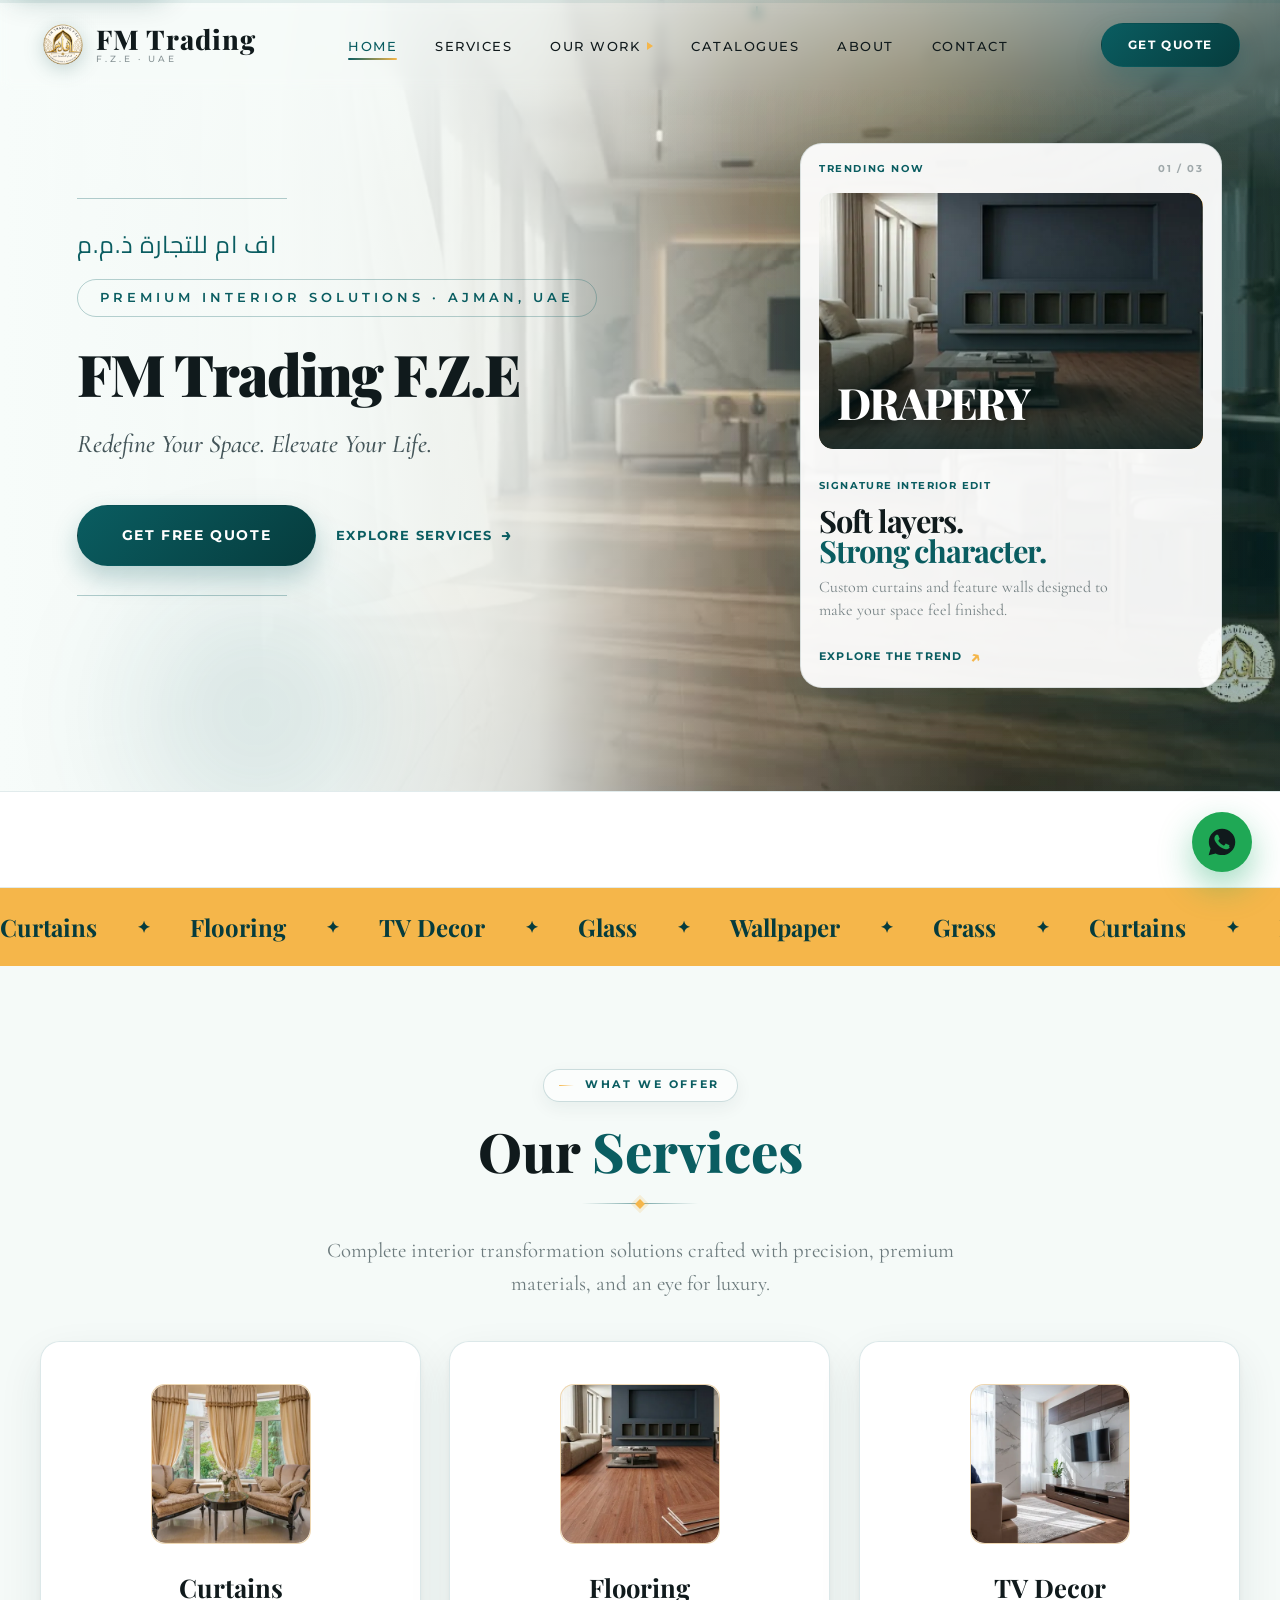
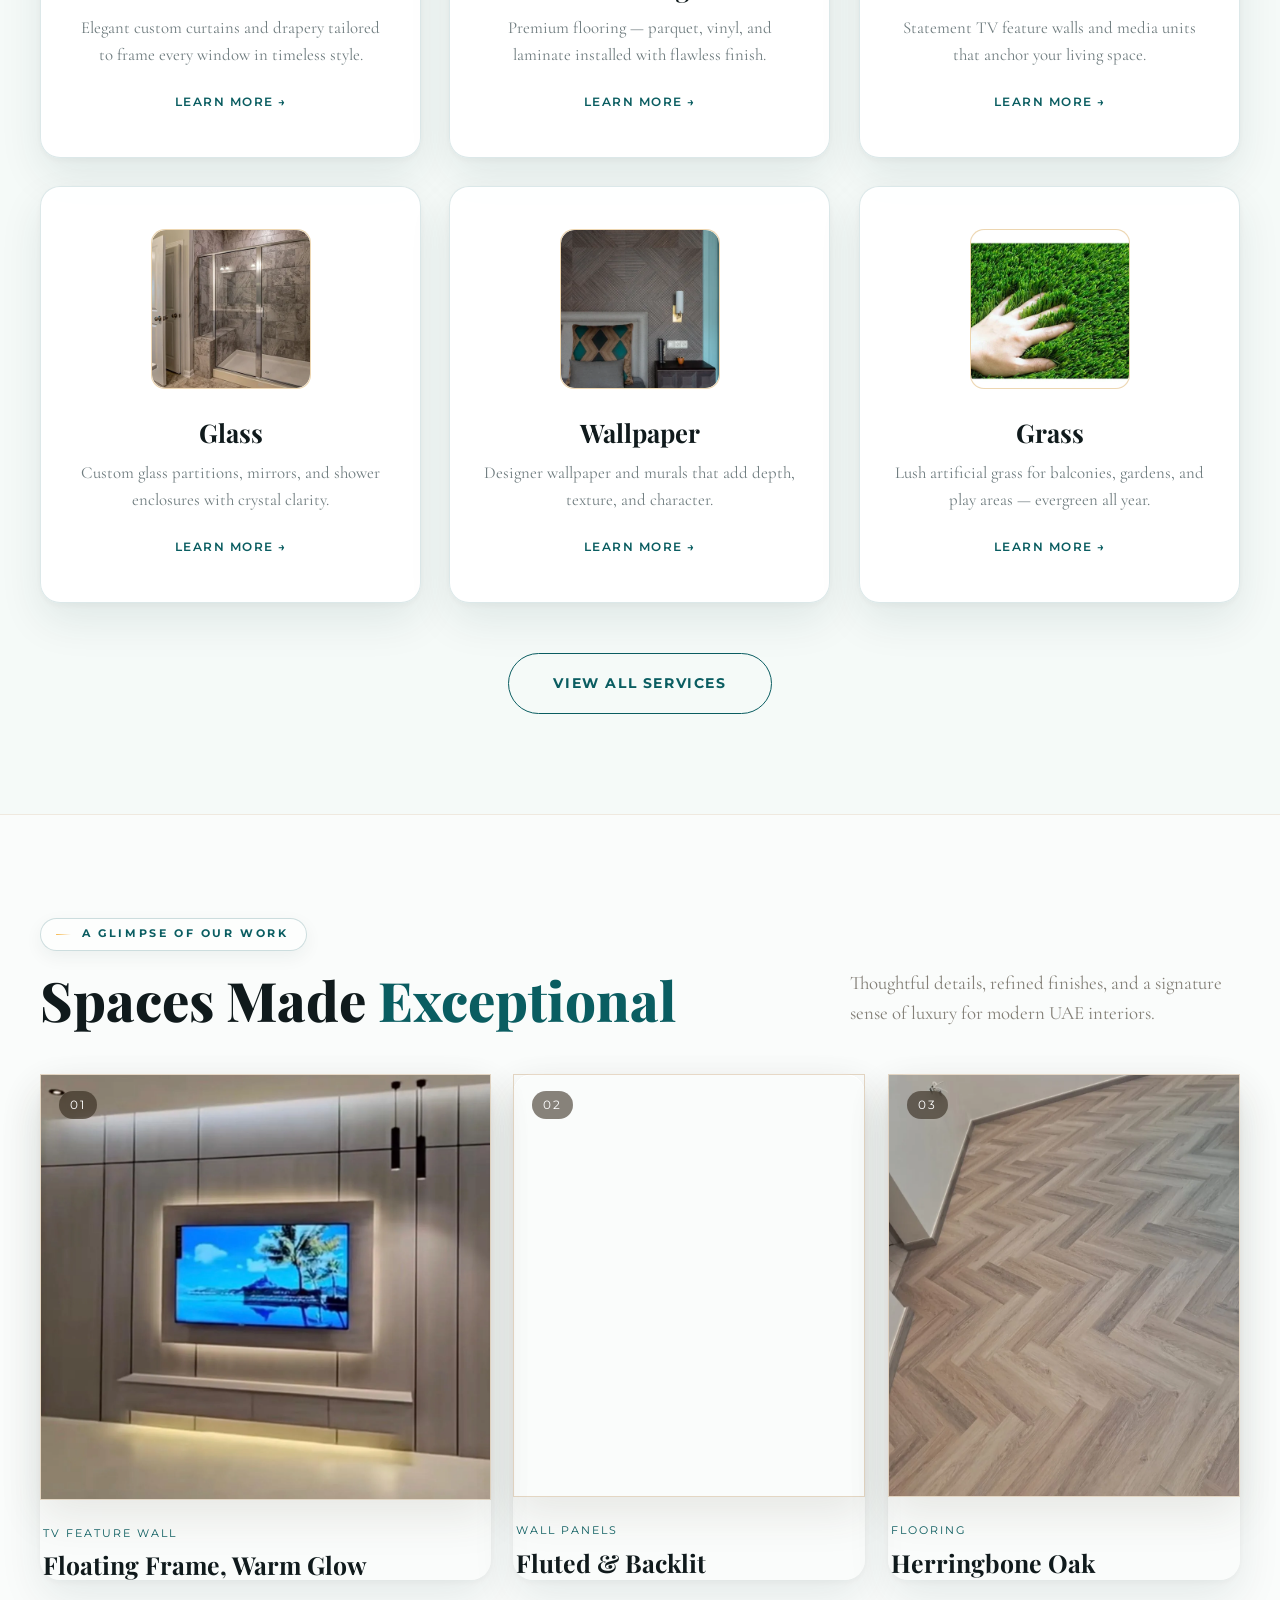
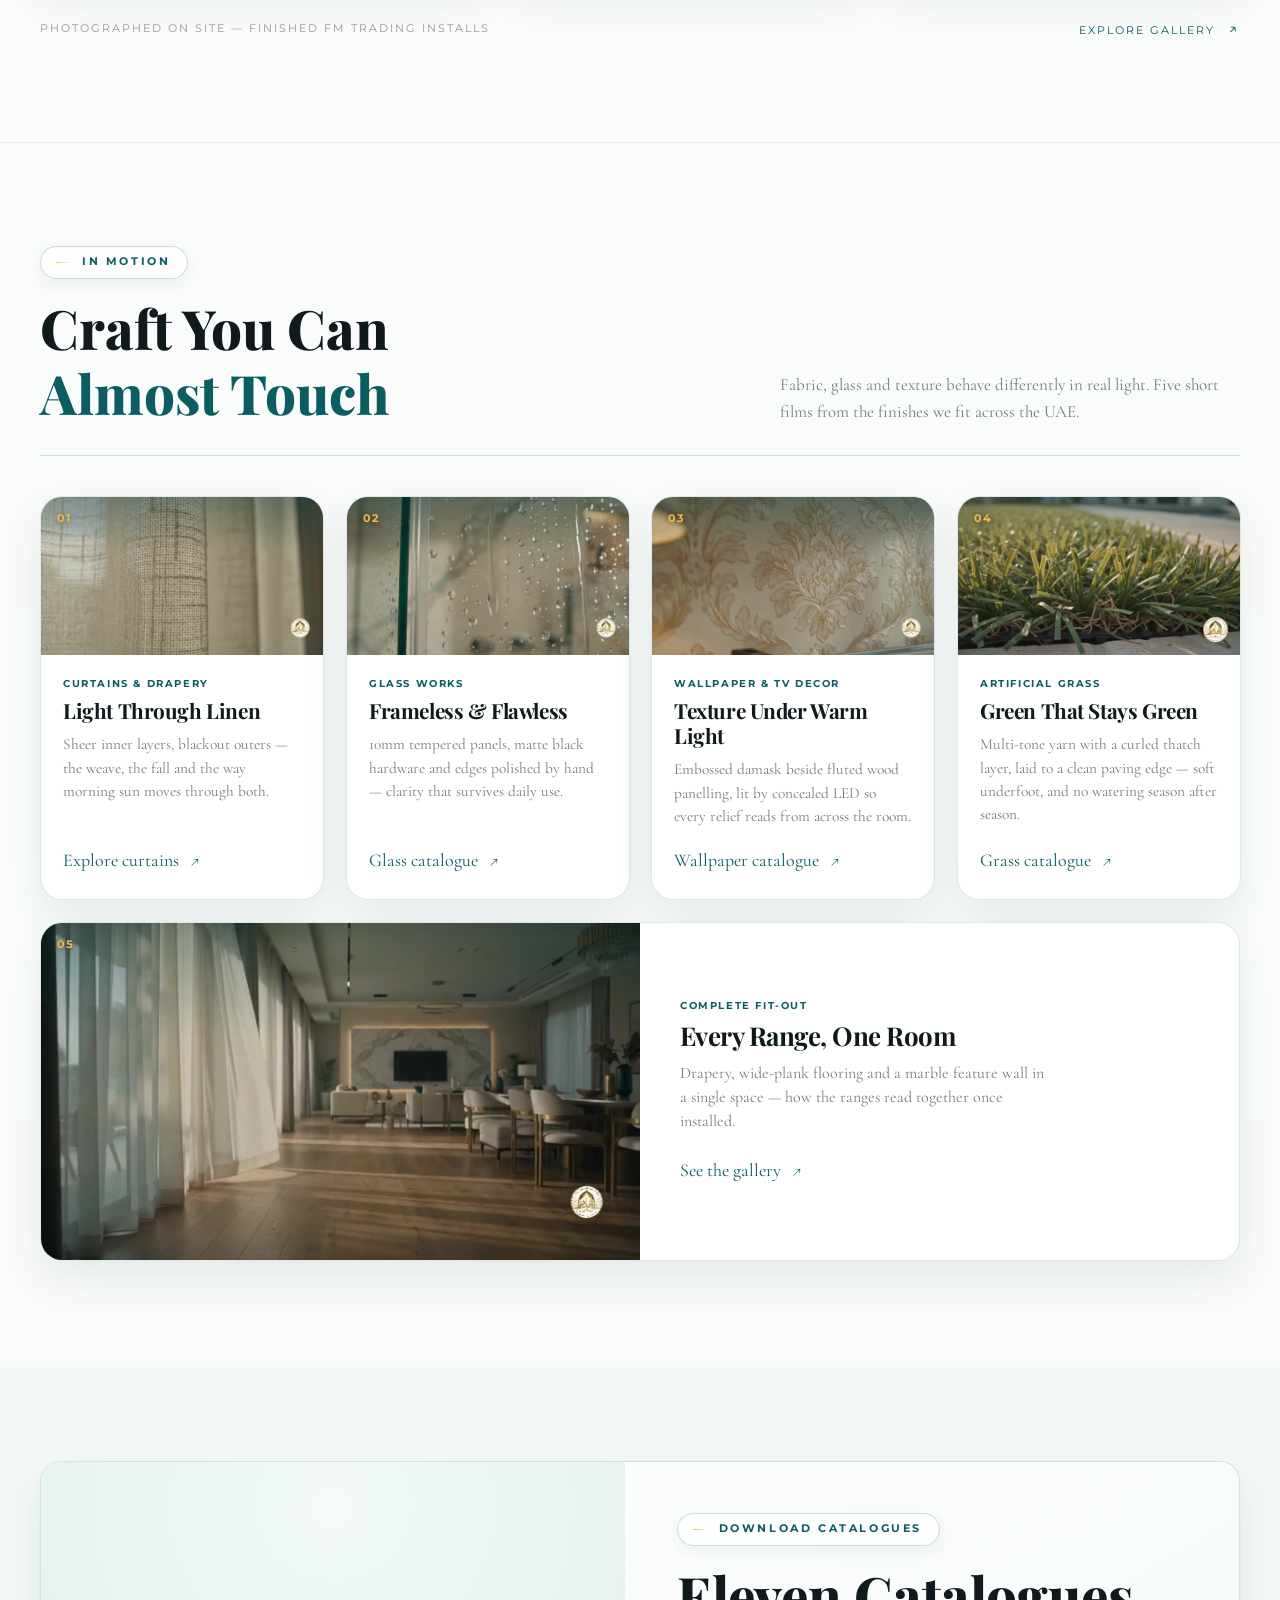
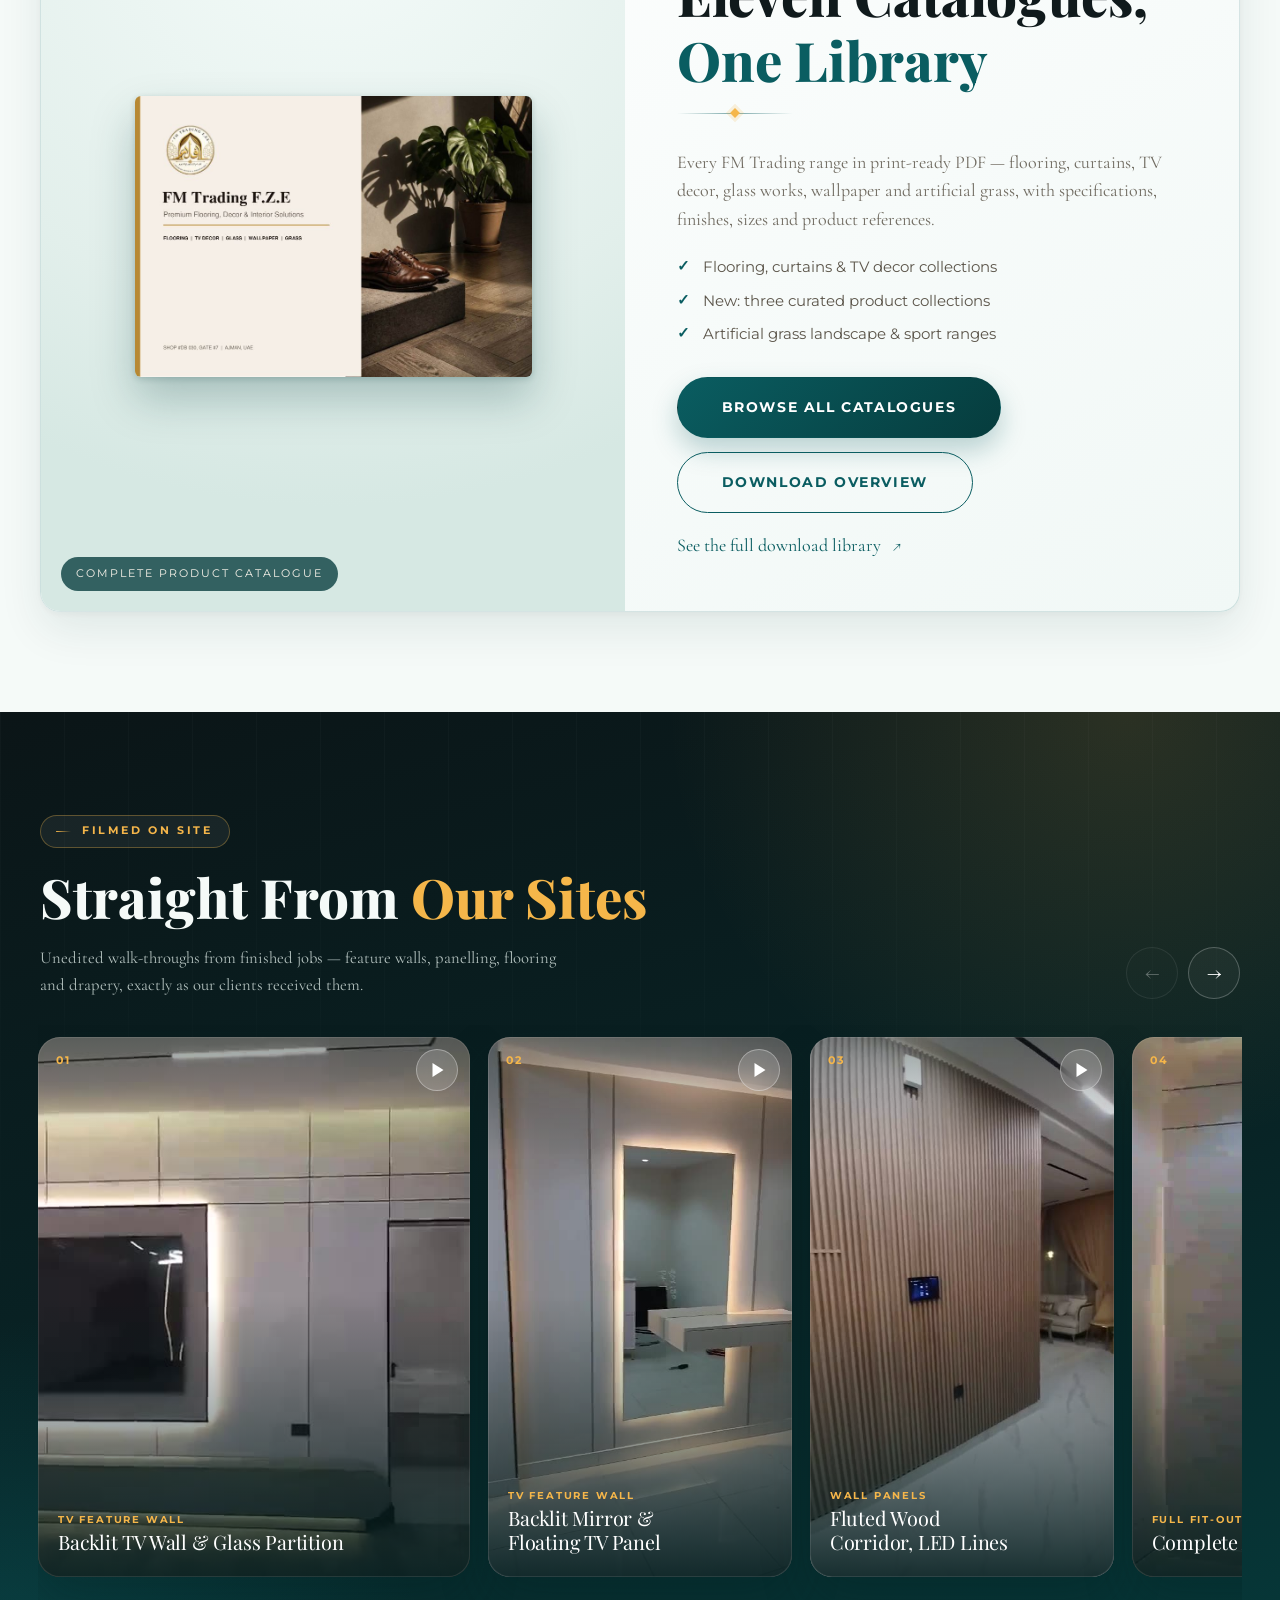
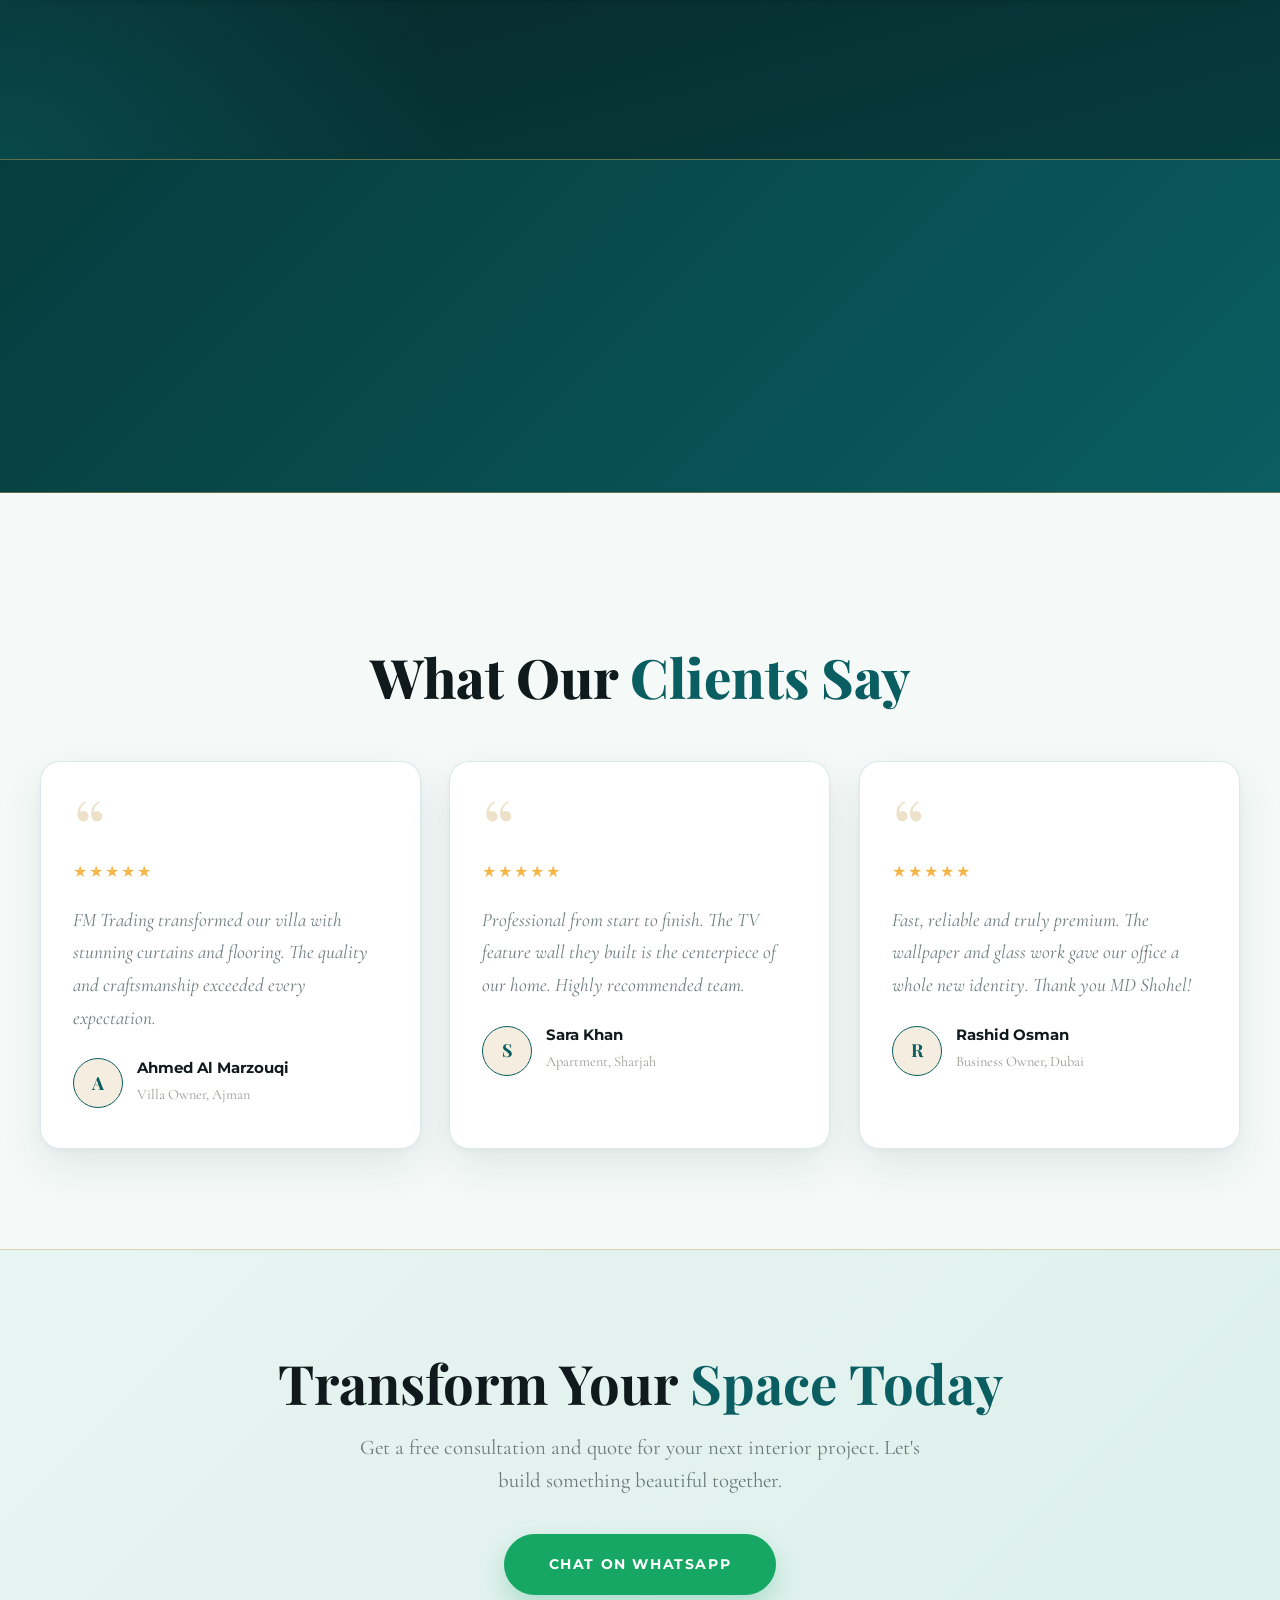
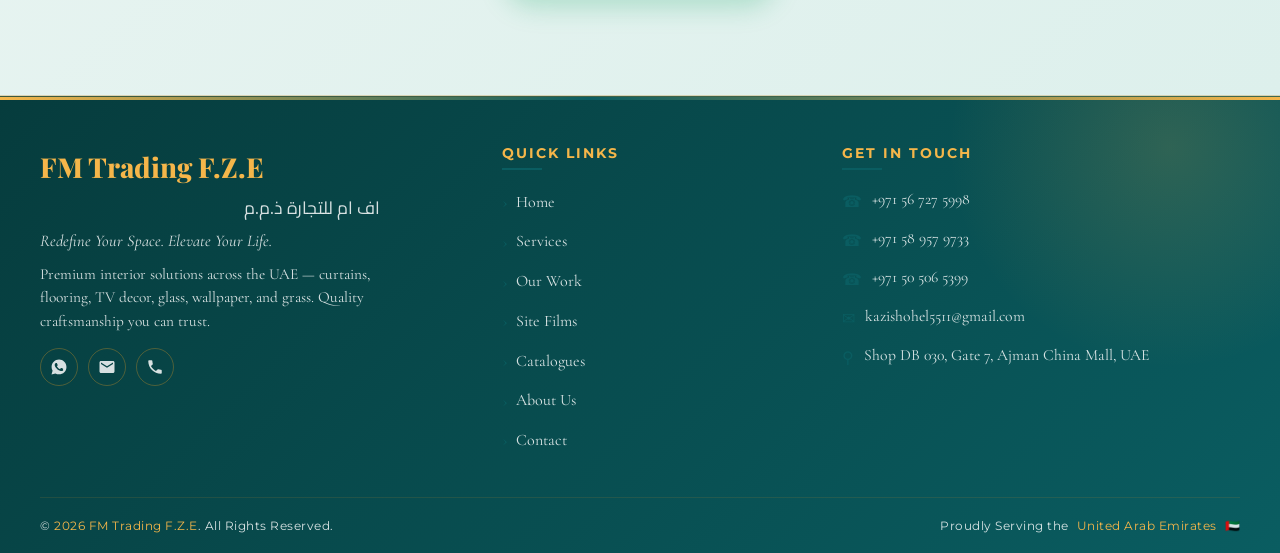
==== commit 424595aa: "Update website pages and mobile styles" ====
--- a/index.html
+++ b/index.html
@@ -37,6 +37,7 @@
   <link rel="stylesheet" href="css/responsive.css">
   <link rel="stylesheet" href="css/refine.css">
   <link rel="stylesheet" href="css/films.css">
+  <link rel="stylesheet" href="css/mobile.css">
 
   <script type="application/ld+json">
   {
--- a/css/reference-theme.css
+++ b/css/reference-theme.css
@@ -96,7 +96,7 @@
 .btn:hover { background: #0A5D61; color: #FFFFFF; }
 .btn-solid { background: #0A5D61; color: #FFFFFF; }
 .btn-solid:hover { background: #063C3D; color: #FFFFFF; }
-.btn-wa { background: #16A765; border-color: #16A765; }
+.btn-wa { background: #16A765; border-color: #16A765; color: #FFFFFF; }
 .btn-wa:hover { color: #16A765; background: #FFFFFF; }
 
 .footer { background: linear-gradient(135deg, #063C3D, #0A5D61) !important; }
@@ -107,6 +107,8 @@
 .marquee-item { color: #063C3D !important; }
 .stats { background: linear-gradient(135deg, #063C3D, #0A5D61) !important; border-color: rgba(245,182,74,.38) !important; }
 .stats .stat-label { color: rgba(255,255,255,.76); }
+.stats .stat-number { color: #FFFFFF; }
+.stats .stat-number .suffix { color: #F5B64A; }
 .cta-banner { background: linear-gradient(135deg, #E8F4F1, #DDF0EC) !important; }
 
 .home-page .hero {
--- a/css/mobile.css
+++ b/css/mobile.css
@@ -0,0 +1,714 @@
+/* ============================================================
+   MOBILE.CSS — phone layout (loaded last, ≤768px only)
+
+   On a phone the desktop design turned into one very long column:
+   thin display-serif body copy, centred everything, big boxed cards
+   and a lot of decoration. This file gives phones their own layout:
+   readable sans body text, left-aligned editorial headings, lists
+   instead of boxes, and far less ornament.
+   ============================================================ */
+
+@media (max-width: 768px) {
+
+  /* ---------- TYPE ---------- */
+  body {
+    font-family: var(--font-ui);
+    font-size: 15px;
+    line-height: 1.65;
+    color: #3C4B4F;
+  }
+
+  p, li, small, input, textarea, select, label {
+    font-family: var(--font-ui);
+  }
+
+  h1, h2, h3, h4,
+  .section-title {
+    font-weight: 700;
+    letter-spacing: -.015em;
+  }
+
+  .section-title {
+    font-size: 1.85rem !important;
+    line-height: 1.15;
+    margin-bottom: 12px;
+  }
+
+  .section-subtitle,
+  .featured-intro,
+  .motion-head p,
+  .reel-head p,
+  .cat-lede p,
+  .portfolio-intro p,
+  .services-intro p,
+  .story-content p,
+  .founder-content p,
+  .location-content p,
+  .contact-info > p,
+  .services-cta p,
+  .cta-banner p {
+    font-size: .95rem !important;
+    line-height: 1.65 !important;
+    font-style: normal;
+  }
+
+  /* the desktop greys are too faint on a small, bright screen */
+  .story-content p, .founder-content p, .location-content p,
+  .services-intro p, .service-full-card > p, .why-card p, .value-card p,
+  .services-cta p, .contact-info > p, .contact-form-wrap > p,
+  .section-subtitle, .service-card p, .cta-banner p,
+  .featured-intro, .motion-head p, .motion-body p, .cat-lede p {
+    color: #4E5E62 !important;
+  }
+
+  /* headings read left, like a magazine column, not a centred poster */
+  .text-center,
+  .story-content,
+  .location-content,
+  .founder-content h2,
+  .story-content .section-title,
+  .location-content .section-title,
+  .contact-info .section-title {
+    text-align: left !important;
+  }
+
+  .section-subtitle {
+    margin: 0 0 28px;
+    max-width: none;
+  }
+
+  /* eyebrow: plain small caps, no pill */
+  .section-label {
+    display: block;
+    padding: 0;
+    border: 0;
+    border-radius: 0;
+    background: none;
+    box-shadow: none;
+    font-size: .68rem;
+    letter-spacing: 1.8px;
+    margin-bottom: 8px;
+  }
+
+  .section-label::before { display: none; }
+
+  .divider { display: none; }
+
+  .section { padding: 48px 0; }
+  .section-sm { padding: 36px 0; }
+
+  /* ---------- SURFACES: flatter, tighter ---------- */
+  .card,
+  .service-card,
+  .service-full-card,
+  .why-card,
+  .value-card,
+  .testimonial-card,
+  .project-card,
+  .founder-card,
+  .contact-form-wrap,
+  .address-block,
+  .hours-table,
+  .catalog-panel,
+  .motion-card,
+  .cat-card {
+    border-radius: 12px !important;
+    box-shadow: 0 1px 2px rgba(12, 52, 55, .06) !important;
+    transform: none !important;
+  }
+
+  .btn {
+    border-radius: 8px;
+    letter-spacing: 1px;
+    padding: 14px 22px;
+  }
+
+  .btn::before { display: none; }
+
+  .btn-lg { padding: 15px 24px; font-size: .8rem; }
+
+  /* ---------- NAVBAR ---------- */
+  #navbar { padding: 12px 0; }
+  #navbar.scrolled { padding: 8px 0; }
+
+  .nav-logo { gap: 8px; font-size: 1.2rem !important; letter-spacing: 0; }
+  .nav-logo .logo-mark-img { width: 36px; height: 36px; }
+  .nav-logo .logo-sub { font-size: .5rem; letter-spacing: 2px; }
+
+  .hamburger { width: 44px; height: 44px; align-items: flex-end; }
+  .hamburger span { width: 24px; }
+
+  /* menu: a plain left-aligned list */
+  .mobile-menu {
+    align-items: stretch;
+    justify-content: flex-start;
+    gap: 0;
+    padding: 84px 24px 32px;
+    background: #F7FBFA;
+    transform: none;
+  }
+
+  .mobile-menu a {
+    font-size: 1.35rem;
+    font-weight: 600;
+    padding: 14px 0;
+    color: #101A1C;
+    border-bottom: 1px solid rgba(10, 93, 97, .12);
+    transform: none !important;
+    transition: opacity .25s ease;
+    transition-delay: 0s !important;
+  }
+
+  .mobile-menu a.active { color: #0A5D61; }
+
+  .mobile-menu a.mobile-sub-link {
+    margin-top: 0;
+    padding: 10px 0 12px 16px;
+    font-size: .7rem;
+  }
+
+  .mobile-menu .btn {
+    margin-top: 24px;
+    padding: 16px;
+    border-bottom: 0;
+    font-family: var(--font-ui);
+    font-size: .8rem;
+    color: #fff;
+  }
+
+  /* ---------- INNER PAGE HERO ---------- */
+  .page-hero {
+    padding: 108px 0 32px !important;
+    text-align: left;
+  }
+
+  .page-hero h1 { font-size: 2.1rem; margin-bottom: 8px; }
+  .breadcrumb { font-size: .66rem; letter-spacing: 1.4px; }
+  .breadcrumb span { margin: 0 6px; }
+
+  /* ---------- FLOATING CONTROLS ---------- */
+  .float-wa {
+    width: 52px;
+    height: 52px;
+    bottom: 16px;
+    right: 16px;
+    animation: none;
+    box-shadow: 0 6px 18px rgba(22, 167, 101, .35);
+  }
+
+  .float-wa svg { width: 27px; height: 27px; }
+
+  .scroll-top { display: none; }
+
+  /* ---------- FOOTER ---------- */
+  .footer { padding-top: 36px !important; }
+  .footer::after { display: none; }
+
+  .footer-grid {
+    grid-template-columns: 1fr 1fr !important;
+    gap: 28px 20px !important;
+    padding-bottom: 24px !important;
+  }
+
+  .footer-brand { grid-column: 1 / -1; }
+  .footer-brand .footer-logo { font-size: 1.4rem !important; margin-bottom: 2px; }
+  .footer-brand .footer-arabic { font-size: .95rem !important; margin-bottom: 6px; }
+  .footer-brand .footer-slogan { font-size: .9rem !important; font-family: var(--font-ui); font-style: normal; }
+  .footer-brand p:not(.footer-arabic):not(.footer-slogan) { display: none; }
+
+  .footer-col h4 { font-size: .72rem; margin-bottom: 12px; padding-bottom: 0; }
+  .footer-col h4::after { display: none; }
+  .footer-col:nth-child(2) { grid-column: 1 / -1; }
+  .footer-links { columns: 2; column-gap: 20px; }
+  .footer-links li { margin-bottom: 6px; break-inside: avoid; }
+  .footer-links a { font-family: var(--font-ui); font-size: .88rem; }
+  .footer-links a::before { display: none; }
+
+  .footer-col:last-child { grid-column: 1 / -1; }
+  .footer-contact .fc-icon { color: #F5B64A !important; opacity: .8; }
+  .footer-contact li { font-family: var(--font-ui); font-size: .88rem; margin-bottom: 8px; word-break: break-word; }
+
+  .footer-bottom { gap: 4px; padding: 14px 0 76px !important; text-align: left; align-items: flex-start; }
+  .footer-bottom p { font-size: .7rem; }
+
+  /* ============================================================
+     HOME
+     ============================================================ */
+
+  .home-page .hero {
+    min-height: 0 !important;
+    height: auto !important;
+    padding: 112px 0 190px !important;   /* bottom band lets the room film show */
+  }
+
+  .hero-aurora,
+  .home-page .scroll-arrow,
+  .home-page .hero-content::before,
+  .home-page .hero-content::after,
+  .hero-offer { display: none !important; }
+
+  .home-page .hero-content {
+    margin: 0 !important;
+    padding: 0 20px !important;
+    text-align: left !important;
+  }
+
+  .hero-media::after {
+    background: linear-gradient(180deg,
+      rgba(247, 252, 250, .95) 0%,
+      rgba(247, 252, 250, .90) 48%,
+      rgba(247, 252, 250, .30) 74%,
+      rgba(247, 252, 250, 0) 100%);
+  }
+
+  .home-page .hero-arabic {
+    font-size: 1rem;
+    margin-bottom: 6px;
+    text-align: left;
+    direction: rtl;
+    display: inline-block;
+  }
+
+  .home-page .hero-badge {
+    display: block;
+    padding: 0;
+    border: 0;
+    margin-bottom: 14px;
+    font-size: .66rem;
+    letter-spacing: 1.6px;
+  }
+
+  .home-page .hero-title {
+    font-size: 2.45rem !important;
+    line-height: 1.04;
+    letter-spacing: -1px !important;
+    margin-bottom: 12px;
+  }
+
+  .home-page .hero-slogan {
+    font-family: var(--font-ui);
+    font-style: normal;
+    font-size: 1rem !important;
+    font-weight: 500;
+    margin-bottom: 26px !important;
+  }
+
+  .home-page .hero-buttons {
+    flex-direction: column;
+    align-items: stretch;
+    gap: 16px;
+  }
+
+  .home-page .hero-buttons .btn { width: 100%; max-width: none; }
+  .home-page .hero-text-link { justify-content: center; font-size: .74rem; }
+
+  /* highlights: one compact row */
+  .hero-features { padding: 14px 0; }
+
+  .hero-features-grid {
+    grid-template-columns: repeat(3, 1fr) !important;
+    gap: 0 !important;
+  }
+
+  .hero-feature {
+    display: block !important;
+    padding: 0 8px !important;
+    border-bottom: 0 !important;
+    border-right: 1px solid rgba(10, 93, 97, .14) !important;
+    text-align: left;
+  }
+
+  .hero-feature:first-child { padding-left: 0 !important; }
+  .hero-feature:last-child { border-right: 0 !important; }
+  .feature-icon { display: none; }
+  .hero-feature strong { font-size: .62rem; letter-spacing: .6px; line-height: 1.35; }
+  .hero-feature small { font-size: .72rem; line-height: 1.35; margin-top: 3px; }
+
+  .marquee { padding: 12px 0; }
+  .marquee-item { font-size: 1rem !important; }
+
+  /* services: a list, thumbnail left */
+  .services-grid {
+    grid-template-columns: 1fr !important;
+    gap: 0 !important;
+    margin-bottom: 28px;
+    border-top: 1px solid rgba(10, 93, 97, .14);
+  }
+
+  .service-card {
+    display: grid;
+    grid-template-columns: 76px 1fr;
+    column-gap: 16px;
+    align-items: start;
+    padding: 16px 0 !important;
+    text-align: left;
+    background: none !important;
+    border: 0 !important;
+    border-bottom: 1px solid rgba(10, 93, 97, .14) !important;
+    border-radius: 0 !important;
+    box-shadow: none !important;
+  }
+
+  .service-card::before { display: none; }
+
+  .service-card .service-icon {
+    grid-row: 1 / span 3;
+    width: 76px;
+    height: 76px;
+    margin: 0;
+    border-radius: 8px;
+    transform: none !important;
+  }
+
+  .service-icon-img img { border-radius: 8px; }
+
+  .service-card h3 { font-size: 1.15rem; margin: 2px 0 4px; }
+
+  .service-card p {
+    font-size: .88rem !important;
+    line-height: 1.5 !important;
+    margin-bottom: 6px;
+  }
+
+  /* whole row is the link; a quiet arrow replaces six "Learn more"s */
+  .service-card { position: relative; padding-right: 26px !important; }
+  .service-card .service-link { font-size: 0; }
+  .service-card .service-link::after { content: ''; position: absolute; inset: 0; }
+  .service-card::after {
+    content: '\2192';
+    position: absolute;
+    right: 2px;
+    top: 50%;
+    transform: translateY(-50%);
+    color: #0A5D61;
+    font: 400 1rem var(--font-ui);
+  }
+
+  .services-preview .btn-lg { width: 100%; }
+
+  /* featured work */
+  .featured-heading { margin-bottom: 22px !important; }
+  .featured-intro { margin-top: 4px !important; }
+
+  .projects-showcase {
+    grid-template-columns: 1fr 1fr !important;
+    gap: 10px !important;
+  }
+
+  .project-card-large { grid-column: 1 / -1 !important; }
+
+  .project-image,
+  .project-card-large .project-image {
+    aspect-ratio: 1 / 1 !important;
+    min-height: 0 !important;
+  }
+
+  .project-card-large .project-image { aspect-ratio: 4 / 3 !important; }
+  .project-badge { display: none; }
+  .project-caption { padding: 10px 12px 12px !important; }
+  .project-caption span { font-size: .6rem; letter-spacing: 1px; }
+  .project-caption h3 { font-size: .98rem !important; line-height: 1.25; }
+
+  .featured-footer { margin-top: 18px !important; font-size: .82rem; }
+
+  /* films strip */
+  .motion-head { gap: 8px !important; padding-bottom: 18px !important; margin-bottom: 22px !important; }
+  .motion-index { display: none; }
+  .motion-body { padding: 16px !important; }
+  .motion-body h3 { font-size: 1.1rem !important; margin: 6px 0 6px; }
+  .motion-body p { font-size: .88rem; line-height: 1.5; margin-bottom: 12px; }
+
+  .reel-track .film-card { height: min(380px, 62vh) !important; }
+
+  /* catalogue panel */
+  .catalog-panel .catalog-media { min-height: 200px !important; }
+  .catalog-body { padding: 24px 20px !important; }
+  .catalog-body > p { font-size: .92rem; }
+  .catalog-points,
+  .catalog-body > .text-link { display: none !important; }
+  .catalog-actions { flex-direction: column; width: 100%; gap: 10px; }
+  .catalog-actions .btn { width: 100%; }
+
+  /* numbers: 2 × 2 */
+  .stats { padding: 32px 0 !important; }
+
+  .stats-grid {
+    grid-template-columns: 1fr 1fr !important;
+    gap: 0 !important;
+  }
+
+  .stat-item {
+    padding: 16px 8px !important;
+    text-align: left;
+    border-top: 1px solid rgba(255, 255, 255, .14);
+  }
+
+  .stat-item::after { display: none !important; }
+  .stat-number { font-size: 2rem !important; margin-bottom: 4px; }
+  .stat-label { font-size: .66rem; letter-spacing: 1.2px; }
+
+  /* reviews: swipe row */
+  .testimonials-grid {
+    display: flex !important;
+    overflow-x: auto;
+    scroll-snap-type: x mandatory;
+    gap: 12px !important;
+    margin: 0 -20px;
+    padding: 0 20px 8px;
+    scrollbar-width: none;
+  }
+
+  .testimonials-grid::-webkit-scrollbar { display: none; }
+
+  .testimonial-card {
+    flex: 0 0 84%;
+    min-width: 0 !important;
+    padding: 22px 20px !important;
+    scroll-snap-align: start;
+  }
+
+  .testimonial-card .quote-mark { display: none; }
+  .testimonial-stars { font-size: .8rem; margin-bottom: 10px; }
+
+  .testimonial-card p {
+    font-family: var(--font-ui);
+    font-style: normal;
+    color: #3C4B4F !important;
+    font-size: .92rem !important;
+    line-height: 1.6 !important;
+    margin-bottom: 16px;
+  }
+
+  .testimonial-author .avatar { width: 38px; height: 38px; font-size: .9rem; }
+  .testimonial-author .author-info h5 { font-size: .85rem; }
+  .testimonial-author .author-info span { font-size: .76rem; }
+
+  /* closing call */
+  .cta-banner { text-align: left; }
+  .cta-banner h2 { font-size: 1.85rem; }
+  .cta-banner .btn { width: 100%; }
+
+  /* ============================================================
+     SERVICES PAGE
+     ============================================================ */
+
+  .services-intro .section-title { font-size: 1.85rem !important; }
+
+  .services-full-grid { gap: 14px !important; }
+
+  .service-full-card {
+    display: grid;
+    grid-template-columns: 64px 1fr;
+    column-gap: 14px;
+    padding: 20px 18px !important;
+    text-align: left;
+  }
+
+  .service-full-card::after { display: none; }
+
+  .service-full-icon {
+    width: 64px !important;
+    height: 64px !important;
+    margin: 0 !important;
+    border-radius: 10px !important;
+    box-shadow: none;
+    transform: none !important;
+  }
+
+  .service-full-icon-img img { border-radius: 10px; }
+
+  .service-full-card h3 {
+    align-self: center;
+    font-size: 1.25rem !important;
+    margin: 0 !important;
+  }
+
+  .service-full-card > p,
+  .service-features,
+  .service-cta { grid-column: 1 / -1; }
+
+  .service-full-card > p {
+    margin: 14px 0 12px !important;
+    font-size: .9rem !important;
+  }
+
+  .service-features { margin-bottom: 18px !important; }
+
+  .service-features li {
+    position: relative;
+    padding-left: 16px;
+    margin-bottom: 5px !important;
+    font-size: .86rem !important;
+    line-height: 1.5 !important;
+  }
+
+  .service-features .check { display: none; }
+
+  .service-features li::before {
+    content: '';
+    position: absolute;
+    left: 0;
+    top: .7em;
+    width: 7px;
+    height: 1.5px;
+    background: #0A5D61;
+  }
+
+  .service-cta { gap: 12px; }
+  .service-cta .btn { width: 100%; }
+
+  /* reasons / values: numbered, not emoji */
+  .why-grid,
+  .values-grid {
+    grid-template-columns: 1fr !important;
+    gap: 0 !important;
+    counter-reset: point;
+    border-top: 1px solid rgba(10, 93, 97, .14);
+  }
+
+  .why-card,
+  .value-card {
+    counter-increment: point;
+    position: relative;
+    padding: 18px 0 18px 40px !important;
+    text-align: left;
+    background: none !important;
+    border: 0 !important;
+    border-bottom: 1px solid rgba(10, 93, 97, .14) !important;
+    border-radius: 0 !important;
+    box-shadow: none !important;
+  }
+
+  .why-card::before,
+  .value-card::before {
+    content: counter(point, decimal-leading-zero);
+    position: absolute;
+    left: 0;
+    top: 21px;
+    font: 700 .72rem var(--font-ui);
+    letter-spacing: 1px;
+    color: #0A5D61;
+  }
+
+  .why-icon,
+  .value-icon { display: none !important; }
+
+  .why-card h4,
+  .value-card h4 { font-size: 1.1rem; margin-bottom: 4px; }
+
+  .why-card p,
+  .value-card p { font-size: .88rem !important; line-height: 1.55; }
+
+  .services-cta { text-align: left; }
+  .services-cta .btn { width: 100%; }
+
+  /* ============================================================
+     CATALOGUE PAGE
+     ============================================================ */
+
+  .cat-lede { padding: 20px 0 !important; gap: 16px !important; }
+  .cat-stats { justify-content: flex-start !important; gap: 24px !important; }
+  .cat-stat strong { font-size: 1.5rem; }
+
+  .cat-toolbar {
+    flex-direction: column;
+    align-items: stretch;
+    gap: 10px;
+    margin: 22px 0 18px;
+  }
+
+  .cat-filters {
+    margin: 0 -20px;
+    padding: 0 20px 4px;
+    scrollbar-width: none;
+  }
+
+  .cat-filters::-webkit-scrollbar { display: none; }
+  .cat-filter { flex: 0 0 auto; padding: 9px 14px; border-radius: 8px; }
+
+  .cat-featured { border-radius: 12px !important; margin-bottom: 20px !important; }
+  .cat-featured-media { padding: 26px 20px 4px !important; }
+  .cat-featured-media img { max-width: 200px !important; }
+  .cat-featured-body { padding: 22px 20px 24px !important; }
+  .cat-featured-body p { font-size: .9rem; }
+
+  /* two covers per row, like a shelf */
+  .cat-grid {
+    grid-template-columns: 1fr 1fr !important;
+    gap: 12px !important;
+  }
+
+  .cat-stage { height: 190px; padding: 16px 14px 14px; }
+  .cat-stage::after { display: none; }
+  .cat-badge { top: 8px; left: 8px; padding: 4px 8px; font-size: .5rem; letter-spacing: .8px; border-radius: 4px; }
+  .cat-body { padding: 12px 12px 14px; }
+  .cat-body h3 { font-size: .95rem; margin-bottom: 4px; }
+  .cat-desc { display: none; }
+  .cat-meta { margin: 4px 0 12px; font-size: .56rem; gap: 6px; letter-spacing: .6px; }
+  .cat-meta li { gap: 6px; }
+  .cat-actions { flex-direction: column; gap: 6px; }
+  .cat-btn { padding: 9px 8px; font-size: .62rem; border-radius: 6px; }
+
+  .catalog-cta { margin-top: 40px !important; padding: 32px 20px !important; border-radius: 12px !important; text-align: left; }
+  .catalog-cta .btn-actions { flex-direction: column; }
+  .catalog-cta .btn { width: 100%; }
+
+  /* ============================================================
+     GALLERY
+     ============================================================ */
+
+  .gallery-section { padding-top: 32px !important; }
+  .gallery-section .section-title { font-size: 1.85rem !important; }
+  .portfolio-intro { padding: 16px 0 !important; margin-bottom: 20px !important; }
+  .portfolio-meta strong { font-size: 1.4rem; }
+
+  .gallery-filters {
+    margin: 0 -20px 18px !important;
+    padding: 0 20px 4px !important;
+  }
+
+  .filter-btn { border-radius: 8px; }
+
+  .masonry { columns: 2 !important; column-gap: 8px !important; }
+  .masonry-item { margin-bottom: 8px !important; border-radius: 8px !important; }
+  .masonry-overlay {
+    padding: 10px !important;
+    background: linear-gradient(to top, rgba(6, 32, 33, .72), transparent 42%) !important;
+  }
+
+  .masonry-item img { filter: none !important; }
+  .masonry-overlay h4 { display: none; }
+  .masonry-overlay .cat-tag { font-size: .55rem; letter-spacing: .8px; }
+  .masonry-overlay .view-icon { display: none; }
+
+  .work-tabs { top: 60px; padding: 8px 0; }
+  .work-tab { padding: 6px 14px; font-size: .66rem; letter-spacing: 1px; }
+
+  /* ============================================================
+     ABOUT / CONTACT
+     ============================================================ */
+
+  .story-image .gold-box { display: none; }
+  .story-image img { aspect-ratio: 4 / 3 !important; border-radius: 12px !important; }
+  .founder-card { padding: 24px 20px !important; }
+  .location-map iframe { height: 260px; border-radius: 12px; }
+
+  .contact-grid { gap: 32px !important; }
+  .address-block,
+  .hours-table { padding: 18px !important; }
+  .wa-btn, .email-btn { border-radius: 10px !important; padding: 14px !important; }
+  .contact-form-wrap { padding: 24px 18px !important; }
+  .contact-form-wrap h3 { font-size: 1.35rem; }
+  .form-group input,
+  .form-group select,
+  .form-group textarea { font-size: 16px; }   /* stops iOS zooming into fields */
+}
+
+/* ---------- very narrow phones ---------- */
+@media (max-width: 360px) {
+  .home-page .hero-title { font-size: 2.15rem !important; }
+  .section-title { font-size: 1.65rem !important; }
+  .hero-feature strong { font-size: .56rem; }
+  .hero-feature small { display: none; }
+  .cat-stage { height: 160px; }
+}
